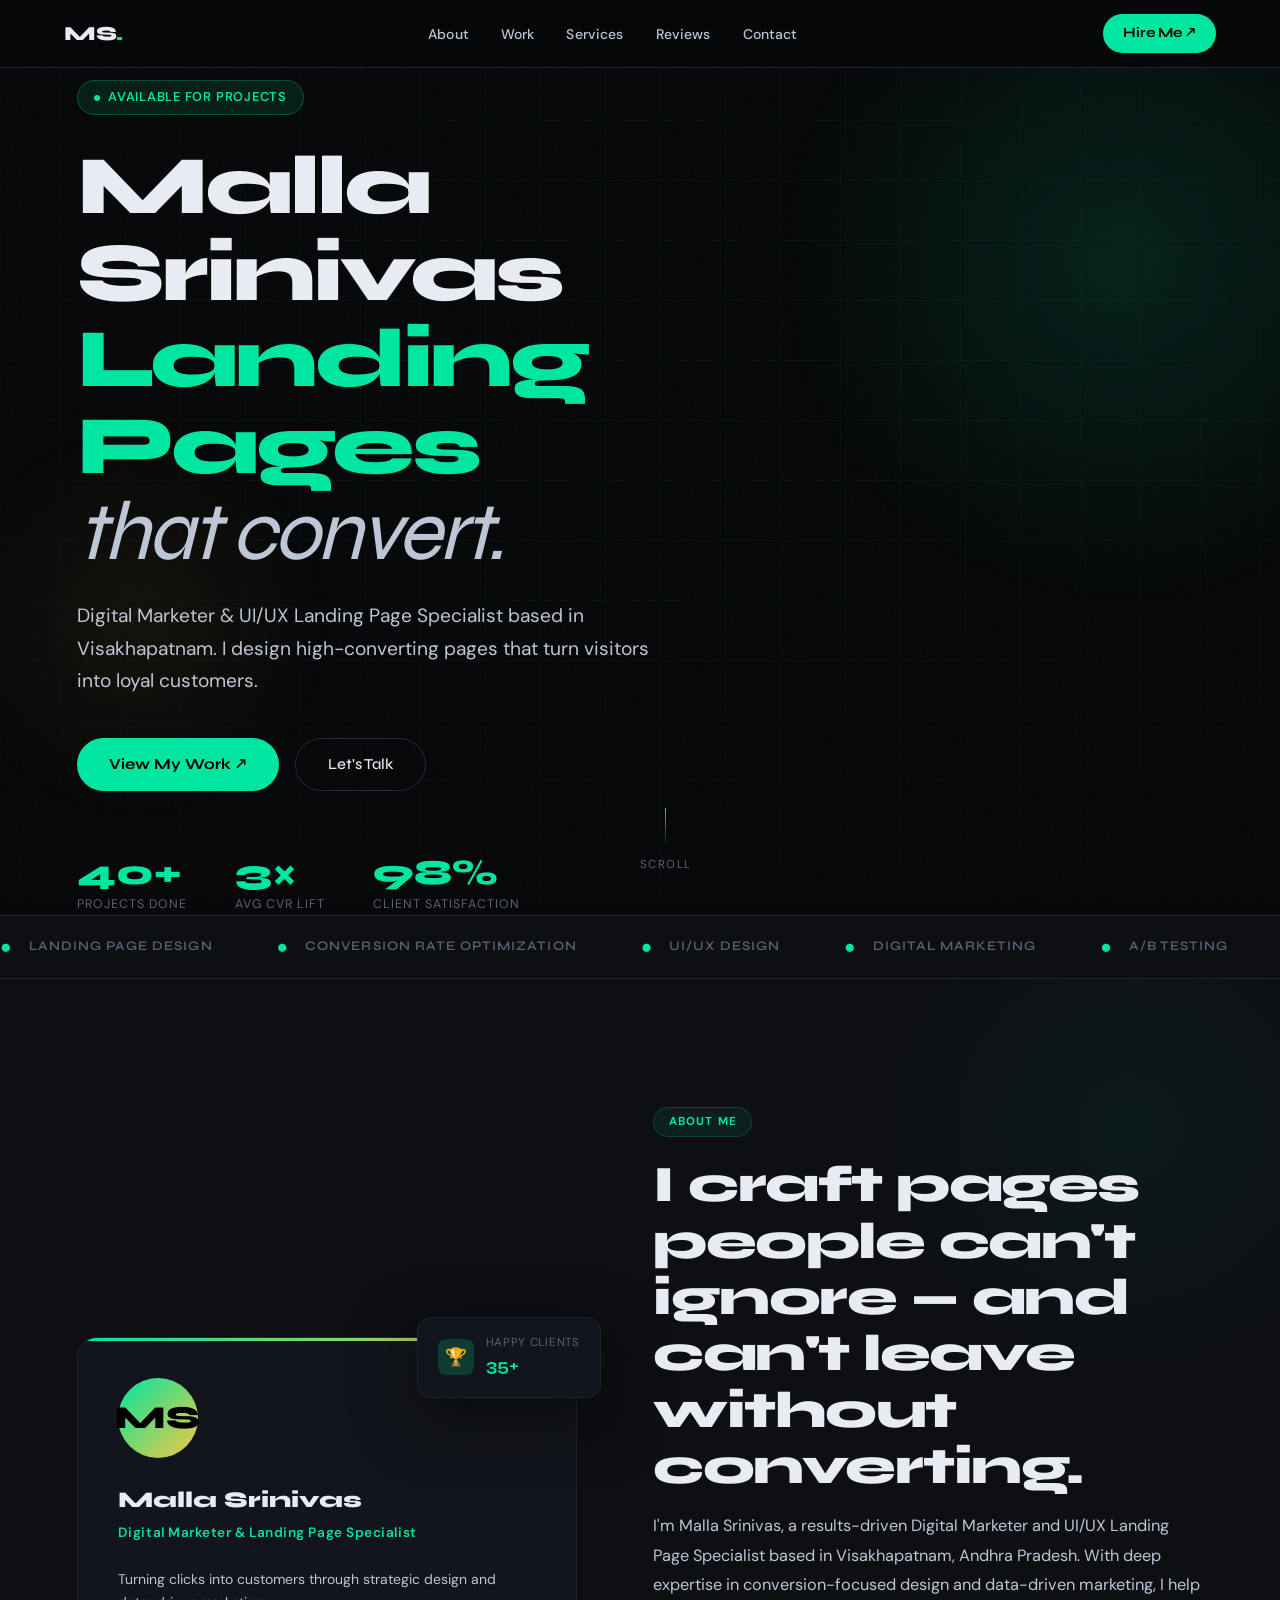
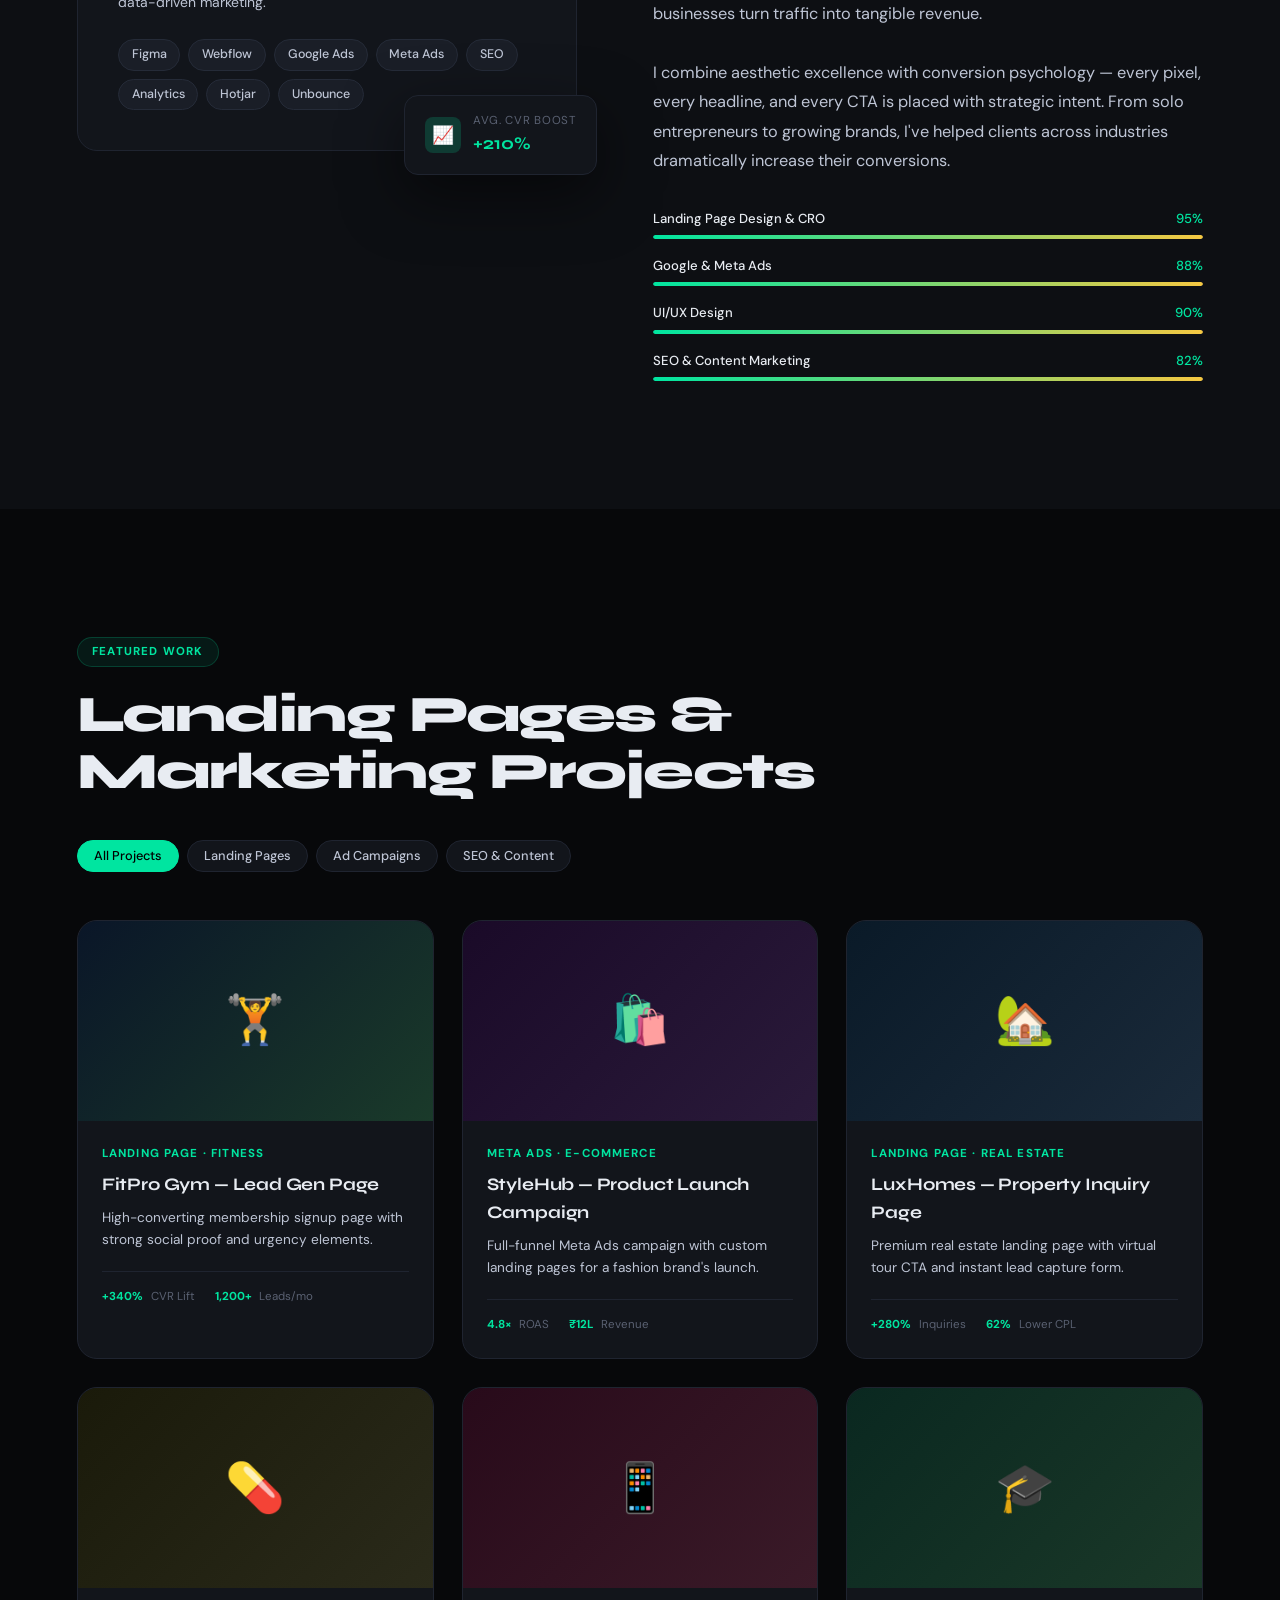
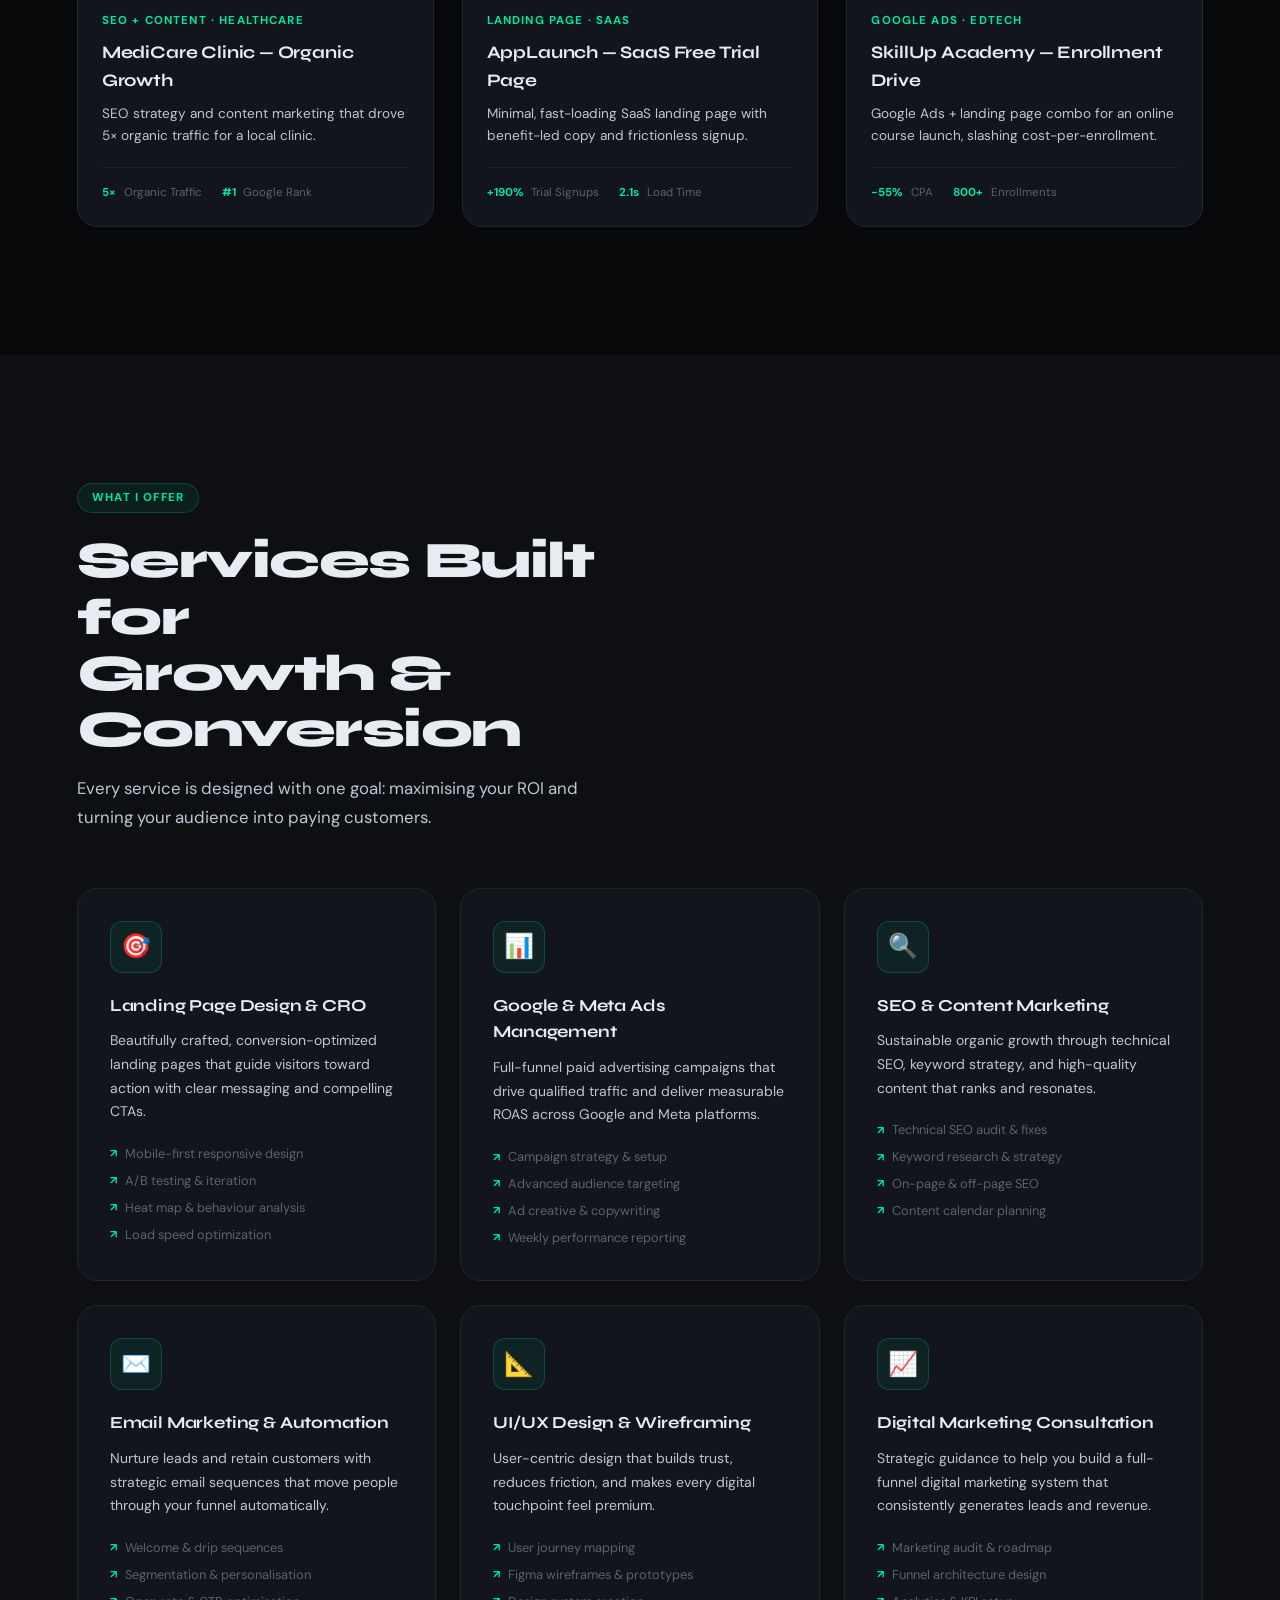
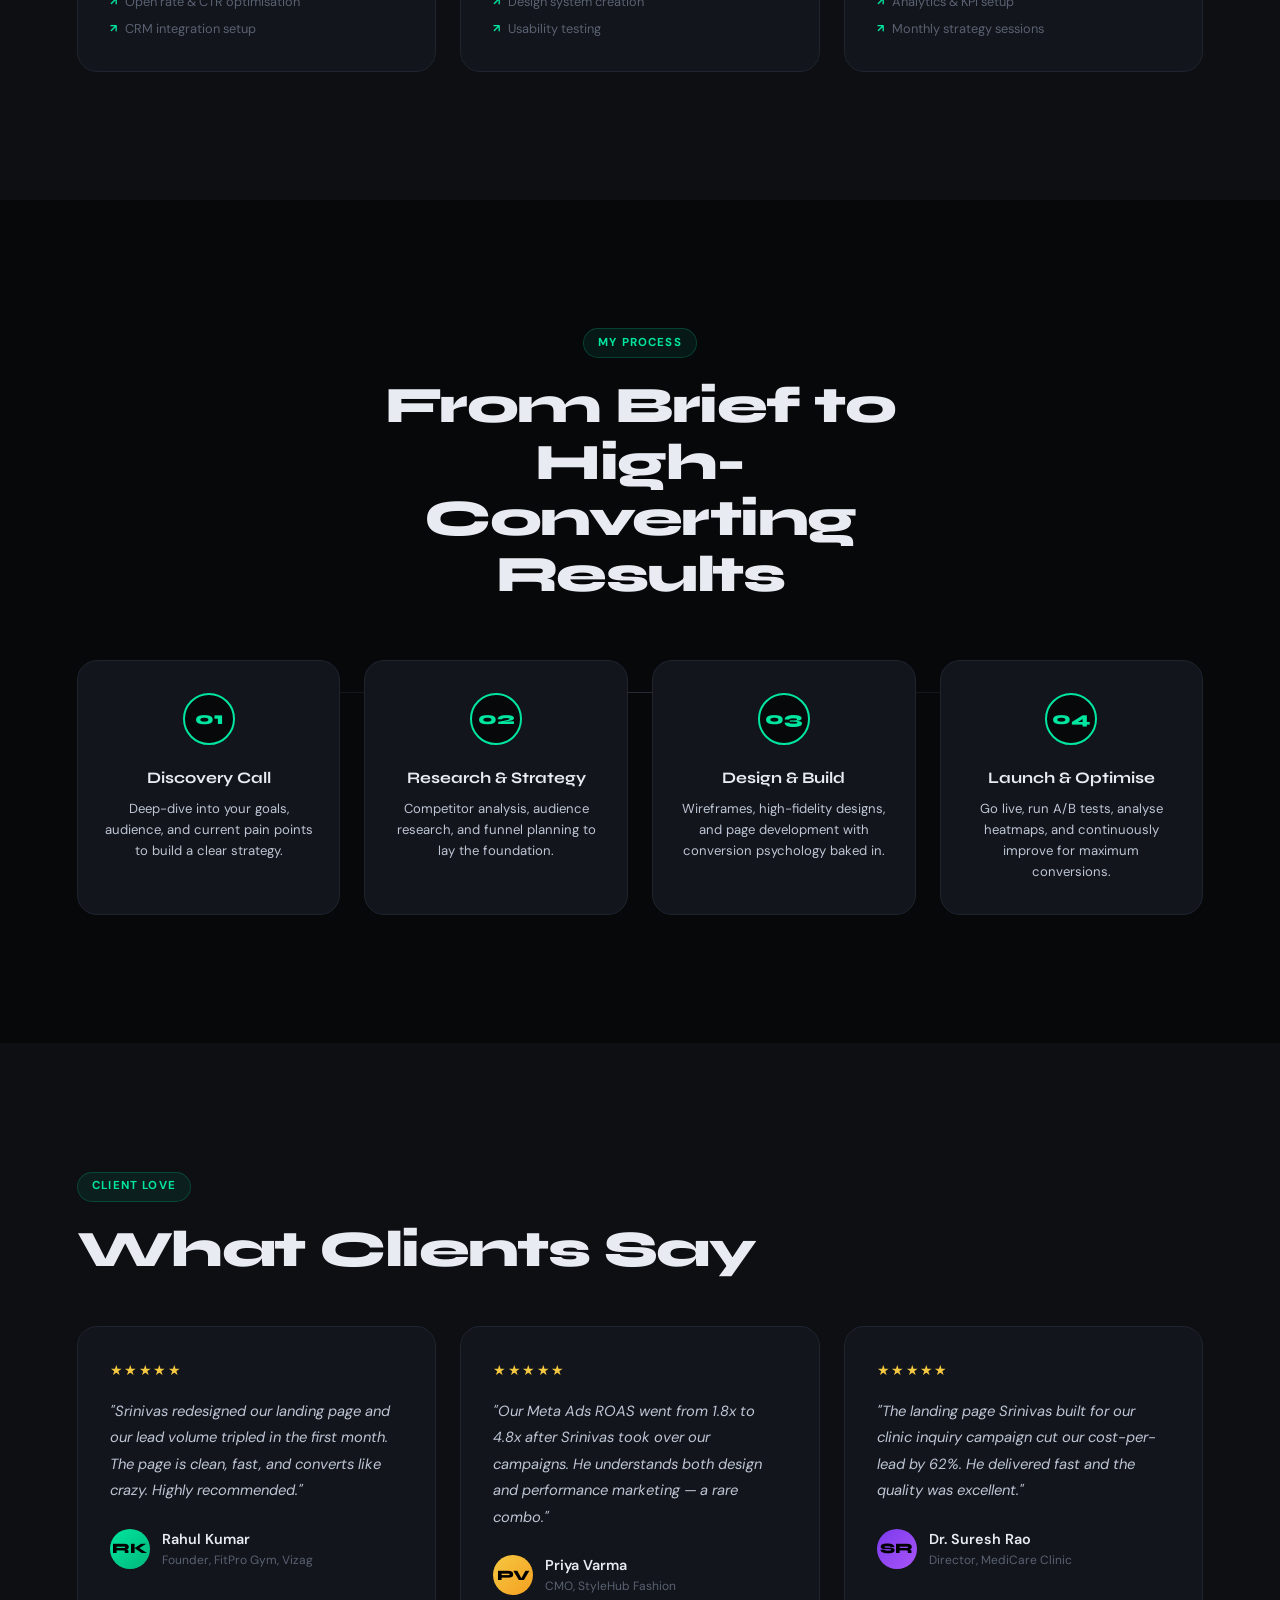
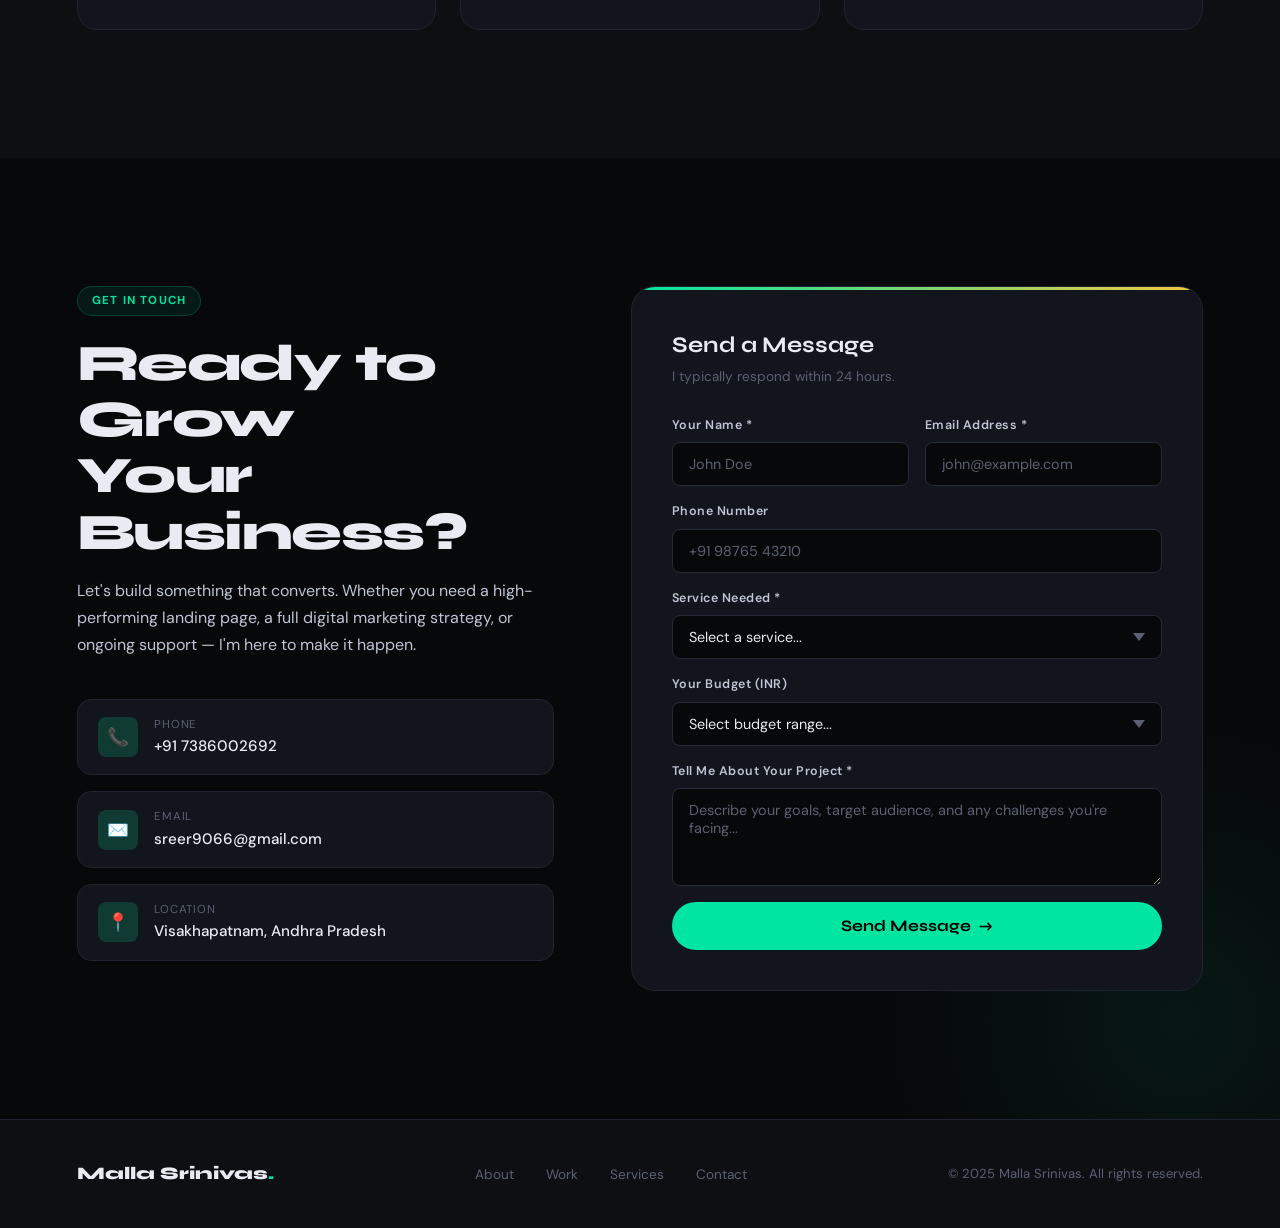
==== index.html @ fa62fe8c "Rename malla-srinivas-portfolio.html to index.html" ====
<!DOCTYPE html>
<html lang="en">
  <head>
    <meta charset="UTF-8" />
    <meta name="viewport" content="width=device-width, initial-scale=1.0" />
    <title>
      Malla Srinivas — Digital Marketer &amp; Landing Page Specialist
    </title>
    <meta
      name="description"
      content="Malla Srinivas — Results-driven Digital Marketer and UI/UX Landing Page Specialist based in Visakhapatnam."
    />
    <link rel="preconnect" href="https://fonts.googleapis.com" />
    <link
      href="https://fonts.googleapis.com/css2?family=Syne:wght@400;500;600;700;800&family=DM+Sans:ital,opsz,wght@0,9..40,300;0,9..40,400;0,9..40,500;1,9..40,300&display=swap"
      rel="stylesheet"
    />
    <style>
      :root {
        --bg: #07080a;
        --bg2: #0d0f13;
        --surface: #12151b;
        --surface2: #1a1e27;
        --border: #1f2430;
        --border2: #252b38;
        --accent: #00e5a0;
        --accent2: #00b87a;
        --accent-glow: rgba(0, 229, 160, 0.18);
        --accent-glow2: rgba(0, 229, 160, 0.07);
        --gold: #f5c842;
        --text: #e8ecf2;
        --text2: #bec5d5;
        --text3: #5a6172;
        --fd: "Syne", sans-serif;
        --fb: "DM Sans", sans-serif;
        --r: 14px;
        --rs: 8px;
        --navh: 68px;
      }
      *,
      *::before,
      *::after {
        box-sizing: border-box;
        margin: 0;
        padding: 0;
      }
      html {
        scroll-behavior: smooth;
      }
      body {
        background: var(--bg);
        color: var(--text);
        font-family: var(--fb);
        font-size: 16px;
        line-height: 1.6;
        overflow-x: hidden;
      }
      body::before {
        content: "";
        position: fixed;
        inset: 0;
        z-index: 0;
        background-image: url("data:image/svg+xml,%3Csvg viewBox='0 0 256 256' xmlns='http://www.w3.org/2000/svg'%3E%3Cfilter id='n'%3E%3CfeTurbulence type='fractalNoise' baseFrequency='0.9' numOctaves='4' stitchTiles='stitch'/%3E%3C/filter%3E%3Crect width='100%25' height='100%25' filter='url(%23n)' opacity='0.03'/%3E%3C/svg%3E");
        pointer-events: none;
        opacity: 0.4;
      }

      /* NAV */
      nav {
        position: fixed;
        top: 0;
        left: 0;
        right: 0;
        z-index: 1000;
        height: var(--navh);
        background: rgba(7, 8, 10, 0.92);
        backdrop-filter: blur(20px);
        -webkit-backdrop-filter: blur(20px);
        border-bottom: 1px solid var(--border);
        display: flex;
        align-items: center;
        justify-content: space-between;
        padding: 0 clamp(1.25rem, 5vw, 4rem);
        transition: background 0.3s;
      }
      .nav-logo {
        font-family: var(--fd);
        font-size: 1.25rem;
        font-weight: 800;
        letter-spacing: -0.02em;
        color: var(--text);
        text-decoration: none;
        z-index: 1001;
        position: relative;
      }
      .nav-logo span {
        color: var(--accent);
      }
      .nav-links {
        display: flex;
        gap: 2rem;
        list-style: none;
      }
      .nav-links a {
        color: var(--text2);
        text-decoration: none;
        font-size: 0.875rem;
        font-weight: 500;
        letter-spacing: 0.01em;
        transition: color 0.2s;
      }
      .nav-links a:hover,
      .nav-links a.active {
        color: var(--accent);
      }
      .nav-cta {
        background: var(--accent);
        color: #000;
        padding: 0.5rem 1.25rem;
        border-radius: 50px;
        font-size: 0.875rem;
        font-weight: 700;
        text-decoration: none;
        font-family: var(--fd);
        transition: transform 0.2s, box-shadow 0.2s;
        z-index: 1001;
        position: relative;
      }
      .nav-cta:hover {
        transform: translateY(-1px);
        box-shadow: 0 8px 24px var(--accent-glow);
      }

      /* HAMBURGER */
      .nav-hamburger {
        display: none;
        cursor: pointer;
        flex-direction: column;
        justify-content: center;
        gap: 5px;
        width: 36px;
        height: 36px;
        background: none;
        border: none;
        padding: 6px;
        z-index: 1001;
        position: relative;
      }
      .nav-hamburger span {
        display: block;
        width: 24px;
        height: 2px;
        background: var(--text);
        border-radius: 2px;
        transition: transform 0.35s ease, opacity 0.25s ease;
        transform-origin: center;
      }
      .nav-hamburger.open span:nth-child(1) {
        transform: translateY(7px) rotate(45deg);
      }
      .nav-hamburger.open span:nth-child(2) {
        opacity: 0;
        transform: scaleX(0);
      }
      .nav-hamburger.open span:nth-child(3) {
        transform: translateY(-7px) rotate(-45deg);
      }

      /* MOBILE DRAWER */
      .mobile-menu {
        display: none;
        flex-direction: column;
        position: fixed;
        top: var(--navh);
        left: 0;
        right: 0;
        z-index: 999;
        background: rgba(7, 8, 10, 0.98);
        backdrop-filter: blur(24px);
        -webkit-backdrop-filter: blur(24px);
        border-bottom: 1px solid var(--border);
        opacity: 0;
        transform: translateY(-8px);
        transition: opacity 0.3s ease, transform 0.3s ease;
        pointer-events: none;
      }
      .mobile-menu.open {
        display: flex;
        opacity: 1;
        transform: translateY(0);
        pointer-events: all;
      }
      .mobile-menu a {
        color: var(--text2);
        text-decoration: none;
        font-size: 1rem;
        font-weight: 500;
        padding: 0.9rem 1.75rem;
        border-bottom: 1px solid var(--border);
        transition: color 0.2s, background 0.2s;
        display: block;
      }
      .mobile-menu a:last-child {
        border-bottom: none;
      }
      .mobile-menu a:hover {
        color: var(--accent);
        background: var(--accent-glow2);
      }
      .mobile-menu .m-cta {
        margin: 1rem 1.75rem 0.5rem;
        background: var(--accent);
        color: #000 !important;
        border-radius: 50px;
        text-align: center;
        font-family: var(--fd);
        font-weight: 700;
        padding: 0.75rem 1.5rem;
        font-size: 0.95rem;
        border-bottom: none !important;
      }
      .mobile-menu .m-cta:hover {
        background: var(--accent2) !important;
      }

      /* HERO */
      #hero {
        position: relative;
        min-height: 100vh;
        display: flex;
        align-items: center;
        padding: 0 clamp(1.5rem, 6vw, 8rem);
        overflow: hidden;
      }
      .hero-bg-grid {
        position: absolute;
        inset: 0;
        z-index: 0;
        background-image: linear-gradient(
            rgba(0, 229, 160, 0.04) 1px,
            transparent 1px
          ),
          linear-gradient(90deg, rgba(0, 229, 160, 0.04) 1px, transparent 1px);
        background-size: 60px 60px;
        mask-image: radial-gradient(
          ellipse 80% 80% at 50% 40%,
          black 30%,
          transparent 100%
        );
        -webkit-mask-image: radial-gradient(
          ellipse 80% 80% at 50% 40%,
          black 30%,
          transparent 100%
        );
      }
      .hero-glow {
        position: absolute;
        width: 700px;
        height: 700px;
        border-radius: 50%;
        background: radial-gradient(
          circle,
          rgba(0, 229, 160, 0.12) 0%,
          transparent 70%
        );
        top: -10%;
        right: -15%;
        pointer-events: none;
      }
      .hero-glow2 {
        position: absolute;
        width: 400px;
        height: 400px;
        border-radius: 50%;
        background: radial-gradient(
          circle,
          rgba(245, 200, 66, 0.06) 0%,
          transparent 70%
        );
        bottom: 10%;
        left: -5%;
        pointer-events: none;
      }
      .hero-content {
        position: relative;
        z-index: 1;
        max-width: 820px;
        padding-top: 80px;
      }
      .hero-badge {
        display: inline-flex;
        align-items: center;
        gap: 0.5rem;
        background: rgba(0, 229, 160, 0.1);
        border: 1px solid rgba(0, 229, 160, 0.25);
        color: var(--accent);
        padding: 0.4rem 1rem;
        border-radius: 50px;
        font-size: 0.8rem;
        font-weight: 600;
        letter-spacing: 0.06em;
        text-transform: uppercase;
        margin-bottom: 1.75rem;
        animation: fadeUp 0.6s ease both;
      }
      .hero-badge::before {
        content: "";
        width: 6px;
        height: 6px;
        background: var(--accent);
        border-radius: 50%;
        animation: pulse 2s infinite;
      }
      .hero-title {
        font-family: var(--fd);
        font-size: clamp(2.6rem, 6.5vw, 5.5rem);
        font-weight: 800;
        line-height: 1.04;
        letter-spacing: -0.035em;
        margin-bottom: 1.5rem;
        animation: fadeUp 0.6s 0.1s ease both;
      }
      .hero-title .l2 {
        color: var(--accent);
      }
      .hero-title .l3 {
        color: var(--text2);
        font-weight: 400;
        font-style: italic;
      }
      .hero-desc {
        font-size: clamp(1rem, 1.5vw, 1.2rem);
        color: var(--text2);
        max-width: 580px;
        margin-bottom: 2.5rem;
        line-height: 1.7;
        animation: fadeUp 0.6s 0.2s ease both;
      }
      .hero-actions {
        display: flex;
        gap: 1rem;
        flex-wrap: wrap;
        animation: fadeUp 0.6s 0.3s ease both;
      }
      .btn-p {
        background: var(--accent);
        color: #000;
        padding: 0.85rem 2rem;
        border-radius: 50px;
        font-size: 0.95rem;
        font-weight: 700;
        text-decoration: none;
        font-family: var(--fd);
        transition: transform 0.2s, box-shadow 0.2s;
        display: inline-flex;
        align-items: center;
        gap: 0.5rem;
      }
      .btn-p:hover {
        transform: translateY(-2px);
        box-shadow: 0 12px 32px var(--accent-glow);
      }
      .btn-s {
        background: transparent;
        color: var(--text);
        padding: 0.85rem 2rem;
        border-radius: 50px;
        border: 1px solid var(--border2);
        font-size: 0.95rem;
        font-weight: 500;
        text-decoration: none;
        font-family: var(--fd);
        transition: border-color 0.2s, color 0.2s;
      }
      .btn-s:hover {
        border-color: var(--accent);
        color: var(--accent);
      }
      .hero-stats {
        display: flex;
        gap: 3rem;
        margin-top: 4rem;
        animation: fadeUp 0.6s 0.4s ease both;
      }
      .stat-num {
        font-family: var(--fd);
        font-size: 2.2rem;
        font-weight: 800;
        color: var(--accent);
        line-height: 1;
      }
      .stat-label {
        font-size: 0.78rem;
        color: var(--text3);
        text-transform: uppercase;
        letter-spacing: 0.08em;
        margin-top: 0.25rem;
      }
      .hero-scroll {
        position: absolute;
        bottom: 2.5rem;
        left: 50%;
        transform: translateX(-50%);
        display: flex;
        flex-direction: column;
        align-items: center;
        gap: 0.5rem;
        color: var(--text3);
        font-size: 0.72rem;
        letter-spacing: 0.12em;
        text-transform: uppercase;
        animation: fadeUp 0.6s 0.6s ease both;
      }
      .hero-scroll-line {
        width: 1px;
        height: 40px;
        background: linear-gradient(to bottom, var(--accent), transparent);
        animation: scrollLine 2s ease-in-out infinite;
      }

      /* TICKER */
      .ticker-wrap {
        overflow: hidden;
        border-top: 1px solid var(--border);
        border-bottom: 1px solid var(--border);
        padding: 1rem 0;
        background: var(--bg2);
        position: relative;
        z-index: 1;
      }
      .ticker {
        display: flex;
        gap: 4rem;
        animation: ticker 22s linear infinite;
        width: max-content;
        white-space: nowrap;
      }
      .ticker-item {
        display: flex;
        align-items: center;
        gap: 1rem;
        font-family: var(--fd);
        font-size: 0.82rem;
        font-weight: 600;
        letter-spacing: 0.08em;
        text-transform: uppercase;
        color: var(--text3);
      }
      .ticker-item .dot {
        color: var(--accent);
        font-size: 1.2rem;
      }

      /* SECTIONS */
      section {
        padding: clamp(5rem, 10vw, 9rem) clamp(1.5rem, 6vw, 8rem);
        position: relative;
        z-index: 1;
      }
      .stag {
        display: inline-block;
        background: rgba(0, 229, 160, 0.08);
        border: 1px solid rgba(0, 229, 160, 0.2);
        color: var(--accent);
        padding: 0.3rem 0.9rem;
        border-radius: 50px;
        font-size: 0.72rem;
        font-weight: 700;
        letter-spacing: 0.1em;
        text-transform: uppercase;
        margin-bottom: 1.25rem;
      }
      .stitle {
        font-family: var(--fd);
        font-size: clamp(2rem, 4vw, 3.2rem);
        font-weight: 800;
        letter-spacing: -0.03em;
        line-height: 1.1;
        margin-bottom: 1rem;
      }
      .ssub {
        color: var(--text2);
        font-size: 1.05rem;
        max-width: 520px;
        line-height: 1.7;
      }

      /* ABOUT */
      #about {
        background: var(--bg2);
        overflow: hidden;
      }
      #about::before {
        content: "";
        position: absolute;
        top: -100px;
        right: -100px;
        width: 500px;
        height: 500px;
        border-radius: 50%;
        background: radial-gradient(
          circle,
          rgba(0, 229, 160, 0.05) 0%,
          transparent 70%
        );
        pointer-events: none;
      }
      .about-grid {
        display: grid;
        grid-template-columns: 1fr 1.1fr;
        gap: clamp(3rem, 6vw, 7rem);
        align-items: center;
      }
      .about-visual {
        position: relative;
      }
      .about-card {
        background: var(--surface);
        border: 1px solid var(--border);
        border-radius: 20px;
        padding: 2.5rem;
        position: relative;
        overflow: hidden;
      }
      .about-card::before {
        content: "";
        position: absolute;
        top: 0;
        left: 0;
        right: 0;
        height: 3px;
        background: linear-gradient(90deg, var(--accent), var(--gold));
      }
      .about-avatar {
        width: 80px;
        height: 80px;
        background: linear-gradient(135deg, var(--accent), var(--gold));
        border-radius: 50%;
        display: flex;
        align-items: center;
        justify-content: center;
        font-family: var(--fd);
        font-size: 2rem;
        font-weight: 800;
        color: #000;
        margin-bottom: 1.5rem;
      }
      .about-name {
        font-family: var(--fd);
        font-size: 1.4rem;
        font-weight: 800;
        margin-bottom: 0.25rem;
      }
      .about-role {
        color: var(--accent);
        font-size: 0.85rem;
        font-weight: 600;
        letter-spacing: 0.04em;
        margin-bottom: 1.5rem;
      }
      .about-tags {
        display: flex;
        flex-wrap: wrap;
        gap: 0.5rem;
        margin-top: 1.5rem;
      }
      .about-tag {
        background: var(--surface2);
        border: 1px solid var(--border2);
        color: var(--text2);
        padding: 0.3rem 0.8rem;
        border-radius: 50px;
        font-size: 0.78rem;
        font-weight: 500;
      }
      .about-floating {
        position: absolute;
        background: var(--surface);
        border: 1px solid var(--border);
        border-radius: var(--r);
        padding: 1rem 1.25rem;
        display: flex;
        align-items: center;
        gap: 0.75rem;
        box-shadow: 0 20px 60px rgba(0, 0, 0, 0.5);
      }
      .about-floating.f1 {
        bottom: -24px;
        right: -20px;
      }
      .about-floating.f2 {
        top: -20px;
        right: -24px;
      }
      .about-floating .f-icon {
        width: 36px;
        height: 36px;
        border-radius: 8px;
        background: var(--accent-glow);
        display: flex;
        align-items: center;
        justify-content: center;
        font-size: 1.1rem;
      }
      .f-label {
        font-size: 0.72rem;
        color: var(--text3);
        text-transform: uppercase;
        letter-spacing: 0.06em;
      }
      .f-val {
        font-family: var(--fd);
        font-size: 1.1rem;
        font-weight: 700;
        color: var(--accent);
      }
      .about-body {
        color: var(--text2);
        font-size: 1.02rem;
        line-height: 1.8;
        margin-bottom: 2rem;
      }
      .skill-bars {
        display: flex;
        flex-direction: column;
        gap: 1rem;
      }
      .sbh {
        display: flex;
        justify-content: space-between;
        font-size: 0.82rem;
        font-weight: 500;
        margin-bottom: 0.4rem;
      }
      .sbh span:last-child {
        color: var(--accent);
      }
      .sbt {
        height: 4px;
        background: var(--surface2);
        border-radius: 2px;
        overflow: hidden;
      }
      .sbf {
        height: 100%;
        border-radius: 2px;
        background: linear-gradient(90deg, var(--accent), var(--gold));
        transform: scaleX(0);
        transform-origin: left;
        transition: transform 1.2s cubic-bezier(0.4, 0, 0.2, 1);
      }
      .sbf.animate {
        transform: scaleX(1);
      }

      /* PORTFOLIO */
      #portfolio {
        background: var(--bg);
      }
      .port-hd {
        display: flex;
        justify-content: space-between;
        align-items: flex-end;
        margin-bottom: 3rem;
        flex-wrap: wrap;
        gap: 1.5rem;
      }
      .port-filters {
        display: flex;
        gap: 0.5rem;
        flex-wrap: wrap;
      }
      .fbtn {
        background: var(--surface);
        border: 1px solid var(--border);
        color: var(--text2);
        padding: 0.4rem 1rem;
        border-radius: 50px;
        font-size: 0.8rem;
        font-weight: 500;
        cursor: pointer;
        transition: all 0.2s;
        font-family: var(--fb);
      }
      .fbtn.active,
      .fbtn:hover {
        background: var(--accent);
        border-color: var(--accent);
        color: #000;
      }
      .port-grid {
        display: grid;
        grid-template-columns: repeat(auto-fill, minmax(320px, 1fr));
        gap: 1.75rem;
      }
      .pc {
        background: var(--surface);
        border: 1px solid var(--border);
        border-radius: 20px;
        overflow: hidden;
        transition: transform 0.3s ease, box-shadow 0.3s ease,
          border-color 0.3s ease;
        cursor: pointer;
      }
      .pc:hover {
        transform: translateY(-6px);
        box-shadow: 0 24px 64px rgba(0, 0, 0, 0.5),
          0 0 0 1px rgba(0, 229, 160, 0.2);
        border-color: rgba(0, 229, 160, 0.3);
      }
      .pt {
        height: 200px;
        position: relative;
        overflow: hidden;
      }
      .pti {
        width: 100%;
        height: 100%;
        display: flex;
        align-items: center;
        justify-content: center;
        font-size: 3rem;
      }
      .pc:nth-child(1) .pti {
        background: linear-gradient(135deg, #0a1628, #1a3a2a);
      }
      .pc:nth-child(2) .pti {
        background: linear-gradient(135deg, #1a0a28, #2a1a3a);
      }
      .pc:nth-child(3) .pti {
        background: linear-gradient(135deg, #0a1a28, #1a2a3a);
      }
      .pc:nth-child(4) .pti {
        background: linear-gradient(135deg, #1a1a0a, #2a2a1a);
      }
      .pc:nth-child(5) .pti {
        background: linear-gradient(135deg, #280a1a, #3a1a28);
      }
      .pc:nth-child(6) .pti {
        background: linear-gradient(135deg, #0a2820, #1a3828);
      }
      .pov {
        position: absolute;
        inset: 0;
        background: rgba(0, 0, 0, 0.65);
        display: flex;
        align-items: center;
        justify-content: center;
        gap: 0.75rem;
        opacity: 0;
        transition: opacity 0.3s;
      }
      .pc:hover .pov {
        opacity: 1;
      }
      .pob {
        background: var(--accent);
        color: #000;
        padding: 0.5rem 1.2rem;
        border-radius: 50px;
        font-size: 0.8rem;
        font-weight: 700;
        text-decoration: none;
        font-family: var(--fd);
        transition: transform 0.2s;
      }
      .pob:hover {
        transform: scale(1.05);
      }
      .pm {
        padding: 1.5rem;
      }
      .pcat {
        font-size: 0.72rem;
        font-weight: 700;
        color: var(--accent);
        letter-spacing: 0.1em;
        text-transform: uppercase;
        margin-bottom: 0.5rem;
      }
      .pname {
        font-family: var(--fd);
        font-size: 1.1rem;
        font-weight: 700;
        margin-bottom: 0.5rem;
        letter-spacing: -0.01em;
      }
      .pdesc {
        font-size: 0.85rem;
        color: var(--text2);
        line-height: 1.6;
        margin-bottom: 1.25rem;
      }
      .pmets {
        display: flex;
        gap: 1.25rem;
        padding-top: 1rem;
        border-top: 1px solid var(--border);
      }
      .pmet {
        font-size: 0.72rem;
        color: var(--text3);
        display: flex;
        align-items: center;
        gap: 0.3rem;
      }
      .pmet strong {
        color: var(--accent);
        font-weight: 700;
      }

      /* SERVICES */
      #services {
        background: var(--bg2);
      }
      .sv-grid {
        display: grid;
        grid-template-columns: repeat(auto-fill, minmax(290px, 1fr));
        gap: 1.5rem;
        margin-top: 3.5rem;
      }
      .svc {
        background: var(--surface);
        border: 1px solid var(--border);
        border-radius: 20px;
        padding: 2rem;
        position: relative;
        overflow: hidden;
        transition: transform 0.3s, border-color 0.3s, box-shadow 0.3s;
      }
      .svc::after {
        content: "";
        position: absolute;
        bottom: 0;
        left: 0;
        right: 0;
        height: 2px;
        background: linear-gradient(90deg, var(--accent), transparent);
        transform: scaleX(0);
        transform-origin: left;
        transition: transform 0.3s;
      }
      .svc:hover {
        transform: translateY(-4px);
        border-color: rgba(0, 229, 160, 0.25);
        box-shadow: 0 16px 48px rgba(0, 0, 0, 0.4);
      }
      .svc:hover::after {
        transform: scaleX(1);
      }
      .sico {
        width: 52px;
        height: 52px;
        border-radius: 12px;
        background: var(--accent-glow2);
        border: 1px solid rgba(0, 229, 160, 0.2);
        display: flex;
        align-items: center;
        justify-content: center;
        font-size: 1.5rem;
        margin-bottom: 1.25rem;
      }
      .sname {
        font-family: var(--fd);
        font-size: 1.05rem;
        font-weight: 700;
        margin-bottom: 0.6rem;
        letter-spacing: -0.01em;
      }
      .sdesc {
        font-size: 0.875rem;
        color: var(--text2);
        line-height: 1.7;
        margin-bottom: 1.25rem;
      }
      .sfeat {
        list-style: none;
        display: flex;
        flex-direction: column;
        gap: 0.4rem;
      }
      .sfeat li {
        font-size: 0.8rem;
        color: var(--text3);
        display: flex;
        align-items: center;
        gap: 0.5rem;
      }
      .sfeat li::before {
        content: "↗";
        color: var(--accent);
        font-weight: 700;
        font-size: 0.7rem;
      }

      /* PROCESS */
      #process {
        background: var(--bg);
      }
      .proc-steps {
        display: grid;
        grid-template-columns: repeat(auto-fit, minmax(200px, 1fr));
        gap: 1.5rem;
        margin-top: 3.5rem;
        position: relative;
      }
      .proc-steps::before {
        content: "";
        position: absolute;
        top: 32px;
        left: 5%;
        right: 5%;
        height: 1px;
        background: linear-gradient(
          90deg,
          transparent,
          var(--border2),
          transparent
        );
      }
      .proc-step {
        text-align: center;
        padding: 2rem 1.5rem;
        background: var(--surface);
        border: 1px solid var(--border);
        border-radius: 20px;
        transition: border-color 0.3s;
      }
      .proc-step:hover {
        border-color: rgba(0, 229, 160, 0.3);
      }
      .step-num {
        width: 52px;
        height: 52px;
        border-radius: 50%;
        background: var(--bg);
        border: 2px solid var(--accent);
        display: flex;
        align-items: center;
        justify-content: center;
        font-family: var(--fd);
        font-size: 1.1rem;
        font-weight: 800;
        color: var(--accent);
        margin: 0 auto 1.25rem;
      }
      .step-t {
        font-family: var(--fd);
        font-size: 1rem;
        font-weight: 700;
        margin-bottom: 0.5rem;
      }
      .step-d {
        font-size: 0.82rem;
        color: var(--text2);
        line-height: 1.6;
      }

      /* TESTIMONIALS */
      #testimonials {
        background: var(--bg2);
      }
      .tgrid {
        display: grid;
        grid-template-columns: repeat(auto-fill, minmax(300px, 1fr));
        gap: 1.5rem;
        margin-top: 3rem;
      }
      .tc {
        background: var(--surface);
        border: 1px solid var(--border);
        border-radius: 20px;
        padding: 2rem;
        transition: border-color 0.3s, transform 0.3s;
      }
      .tc:hover {
        border-color: rgba(0, 229, 160, 0.25);
        transform: translateY(-3px);
      }
      .tstars {
        color: var(--gold);
        font-size: 0.9rem;
        margin-bottom: 1rem;
        letter-spacing: 0.1em;
      }
      .ttext {
        font-size: 0.92rem;
        color: var(--text2);
        line-height: 1.8;
        font-style: italic;
        margin-bottom: 1.5rem;
      }
      .tauthor {
        display: flex;
        align-items: center;
        gap: 0.75rem;
      }
      .tavatar {
        width: 40px;
        height: 40px;
        border-radius: 50%;
        display: flex;
        align-items: center;
        justify-content: center;
        font-family: var(--fd);
        font-weight: 800;
        font-size: 0.9rem;
        color: #000;
        flex-shrink: 0;
      }
      .tname {
        font-weight: 600;
        font-size: 0.9rem;
      }
      .tco {
        font-size: 0.75rem;
        color: var(--text3);
      }

      /* CONTACT */
      #contact {
        background: var(--bg);
        overflow: hidden;
      }
      #contact::before {
        content: "";
        position: absolute;
        bottom: -200px;
        right: -200px;
        width: 600px;
        height: 600px;
        border-radius: 50%;
        background: radial-gradient(
          circle,
          rgba(0, 229, 160, 0.07) 0%,
          transparent 70%
        );
        pointer-events: none;
      }
      .cg {
        display: grid;
        grid-template-columns: 1fr 1.2fr;
        gap: clamp(3rem, 6vw, 6rem);
        align-items: start;
      }
      .cbody {
        color: var(--text2);
        font-size: 1rem;
        line-height: 1.7;
        margin-bottom: 2.5rem;
      }
      .citems {
        display: flex;
        flex-direction: column;
        gap: 1rem;
      }
      .citem {
        display: flex;
        align-items: center;
        gap: 1rem;
        padding: 1rem 1.25rem;
        background: var(--surface);
        border: 1px solid var(--border);
        border-radius: var(--r);
        text-decoration: none;
        color: var(--text);
        transition: border-color 0.2s, transform 0.2s;
      }
      .citem:hover {
        border-color: rgba(0, 229, 160, 0.3);
        transform: translateX(4px);
      }
      .cico {
        width: 40px;
        height: 40px;
        background: var(--accent-glow);
        border-radius: 8px;
        display: flex;
        align-items: center;
        justify-content: center;
        font-size: 1.1rem;
        flex-shrink: 0;
      }
      .clabel {
        font-size: 0.72rem;
        color: var(--text3);
        text-transform: uppercase;
        letter-spacing: 0.08em;
      }
      .cval {
        font-weight: 500;
        font-size: 0.95rem;
      }
      .cform {
        background: var(--surface);
        border: 1px solid var(--border);
        border-radius: 24px;
        padding: 2.5rem;
        position: relative;
        overflow: hidden;
      }
      .cform::before {
        content: "";
        position: absolute;
        top: 0;
        left: 0;
        right: 0;
        height: 3px;
        background: linear-gradient(90deg, var(--accent), var(--gold));
      }
      .ftitle {
        font-family: var(--fd);
        font-size: 1.4rem;
        font-weight: 700;
        margin-bottom: 0.25rem;
      }
      .fsub {
        color: var(--text3);
        font-size: 0.85rem;
        margin-bottom: 1.75rem;
      }
      .frow {
        display: grid;
        grid-template-columns: 1fr 1fr;
        gap: 1rem;
      }
      .fgrp {
        display: flex;
        flex-direction: column;
        gap: 0.4rem;
        margin-bottom: 1rem;
      }
      .flabel {
        font-size: 0.78rem;
        font-weight: 600;
        color: var(--text2);
        letter-spacing: 0.04em;
      }
      .fc {
        background: var(--bg);
        border: 1px solid var(--border2);
        color: var(--text);
        padding: 0.75rem 1rem;
        border-radius: var(--rs);
        font-family: var(--fb);
        font-size: 0.9rem;
        transition: border-color 0.2s, box-shadow 0.2s;
        outline: none;
        resize: vertical;
        width: 100%;
      }
      .fc:focus {
        border-color: var(--accent);
        box-shadow: 0 0 0 3px var(--accent-glow);
      }
      .fc::placeholder {
        color: var(--text3);
      }
      .fc.err {
        border-color: #e55;
      }
      select.fc {
        appearance: none;
        -webkit-appearance: none;
        background-image: url("data:image/svg+xml,%3Csvg xmlns='http://www.w3.org/2000/svg' width='12' height='8' viewBox='0 0 12 8'%3E%3Cpath fill='%235a6172' d='M6 8L0 0h12z'/%3E%3C/svg%3E");
        background-repeat: no-repeat;
        background-position: right 1rem center;
        padding-right: 2.5rem;
        cursor: pointer;
      }
      select.fc option {
        background: var(--surface);
        color: var(--text);
      }
      .ferr {
        font-size: 0.72rem;
        color: #e55;
        margin-top: 0.2rem;
        display: none;
      }
      .ferr.show {
        display: block;
      }
      .fsub-btn {
        width: 100%;
        background: var(--accent);
        color: #000;
        padding: 0.9rem 2rem;
        border-radius: 50px;
        border: none;
        font-family: var(--fd);
        font-size: 1rem;
        font-weight: 700;
        cursor: pointer;
        transition: transform 0.2s, box-shadow 0.2s, background 0.3s;
        display: flex;
        align-items: center;
        justify-content: center;
        gap: 0.5rem;
      }
      .fsub-btn:hover:not(:disabled) {
        transform: translateY(-2px);
        box-shadow: 0 12px 32px var(--accent-glow);
      }
      .fsub-btn:disabled {
        opacity: 0.8;
        cursor: not-allowed;
      }
      .fsub-btn.ok {
        background: var(--accent2);
      }

      /* FOOTER */
      footer {
        background: var(--bg2);
        border-top: 1px solid var(--border);
        padding: 2.5rem clamp(1.5rem, 6vw, 8rem);
        display: flex;
        justify-content: space-between;
        align-items: center;
        flex-wrap: wrap;
        gap: 1.5rem;
        position: relative;
        z-index: 1;
      }
      .fbrand {
        font-family: var(--fd);
        font-size: 1.1rem;
        font-weight: 800;
      }
      .fbrand span {
        color: var(--accent);
      }
      .flinks {
        display: flex;
        gap: 2rem;
        list-style: none;
      }
      .flinks a {
        color: var(--text3);
        text-decoration: none;
        font-size: 0.85rem;
        transition: color 0.2s;
      }
      .flinks a:hover {
        color: var(--accent);
      }
      .fcopy {
        color: var(--text3);
        font-size: 0.82rem;
      }

      /* REVEAL */
      .reveal {
        opacity: 0;
        transform: translateY(30px);
        transition: opacity 0.7s ease, transform 0.7s ease;
      }
      .reveal.visible {
        opacity: 1;
        transform: translateY(0);
      }
      .rd1 {
        transition-delay: 0.1s;
      }
      .rd2 {
        transition-delay: 0.2s;
      }
      .rd3 {
        transition-delay: 0.3s;
      }

      /* KEYFRAMES */
      @keyframes fadeUp {
        from {
          opacity: 0;
          transform: translateY(28px);
        }
        to {
          opacity: 1;
          transform: translateY(0);
        }
      }
      @keyframes pulse {
        0%,
        100% {
          opacity: 1;
          transform: scale(1);
        }
        50% {
          opacity: 0.5;
          transform: scale(0.85);
        }
      }
      @keyframes ticker {
        from {
          transform: translateX(0);
        }
        to {
          transform: translateX(-50%);
        }
      }
      @keyframes scrollLine {
        0%,
        100% {
          opacity: 0;
          transform: scaleY(0.5);
        }
        50% {
          opacity: 1;
          transform: scaleY(1);
        }
      }

      /* RESPONSIVE */
      @media (max-width: 900px) {
        .about-grid,
        .cg {
          grid-template-columns: 1fr;
        }
        .about-visual {
          display: none;
        }
        .hero-stats {
          gap: 2rem;
        }
        .frow {
          grid-template-columns: 1fr;
        }
      }
      @media (max-width: 640px) {
        .nav-links {
          display: none;
        }

        .nav-cta {
          display: block;
          padding: 6px 12px;
          font-size: 12px;
        }

        .nav-hamburger {
          display: flex;
        }
        .hero-stats {
          flex-wrap: wrap;
          gap: 1.5rem;
        }
        .proc-steps {
          grid-template-columns: 1fr 1fr;
        }
        .proc-steps::before {
          display: none;
        }
        footer {
          flex-direction: column;
          text-align: center;
        }
        .flinks {
          justify-content: center;
        }
        /* FIX HERO FOR MOBILE */
        .hero-bg-grid {
          mask-image: none;
          -webkit-mask-image: none;
          opacity: 0.2;
        }

        /* Reduce glow size for mobile */
        .hero-glow {
          width: 300px;
          height: 300px;
          right: -50px;
        }

        .hero-glow2 {
          width: 200px;
          height: 200px;
          left: -50px;
        }

        /* FIX ticker animation */
        .ticker {
          animation: ticker 25s linear infinite;
          will-change: transform;
        }
      }
      @media (max-width: 400px) {
        .proc-steps {
          grid-template-columns: 1fr;
        }
      }
    </style>
  </head>
  <body>
    <!-- NAV -->
    <nav id="mainNav">
      <a href="#hero" class="nav-logo">MS<span>.</span></a>
      <ul class="nav-links" id="navLinks">
        <li><a href="#about">About</a></li>
        <li><a href="#portfolio">Work</a></li>
        <li><a href="#services">Services</a></li>
        <li><a href="#testimonials">Reviews</a></li>
        <li><a href="#contact">Contact</a></li>
      </ul>
      <a href="#contact" class="nav-cta" id="navCta">Hire Me ↗</a>
      <button
        class="nav-hamburger"
        id="hamburger"
        aria-label="Toggle menu"
        aria-expanded="false"
      >
        <span></span><span></span><span></span>
      </button>
    </nav>

    <!-- MOBILE DRAWER -->
    <nav class="mobile-menu" id="mobileMenu" aria-label="Mobile navigation">
      <a href="#about" class="mnl">About</a>
      <a href="#portfolio" class="mnl">Work</a>
      <a href="#services" class="mnl">Services</a>
      <a href="#testimonials" class="mnl">Reviews</a>
      <a href="#contact" class="mnl">Contact</a>
      <a href="#contact" class="mnl m-cta">Hire Me ↗</a>
    </nav>

    <!-- HERO -->
    <section id="hero">
      <div class="hero-bg-grid"></div>
      <div class="hero-glow"></div>
      <div class="hero-glow2"></div>
      <div class="hero-content">
        <div class="hero-badge">Available for Projects</div>
        <h1 class="hero-title">
          Malla Srinivas<br />
          <span class="l2">Landing Pages</span><br />
          <span class="l3">that convert.</span>
        </h1>
        <p class="hero-desc">
          Digital Marketer &amp; UI/UX Landing Page Specialist based in
          Visakhapatnam. I design high-converting pages that turn visitors into
          loyal customers.
        </p>
        <div class="hero-actions">
          <a href="#portfolio" class="btn-p">View My Work ↗</a>
          <a href="#contact" class="btn-s">Let's Talk</a>
        </div>
        <div class="hero-stats">
          <div>
            <div class="stat-num">40+</div>
            <div class="stat-label">Projects Done</div>
          </div>
          <div>
            <div class="stat-num">3×</div>
            <div class="stat-label">Avg CVR Lift</div>
          </div>
          <div>
            <div class="stat-num">98%</div>
            <div class="stat-label">Client Satisfaction</div>
          </div>
        </div>
      </div>
      <div class="hero-scroll">
        <div class="hero-scroll-line"></div>
        Scroll
      </div>
    </section>

    <!-- TICKER -->
    <div class="ticker-wrap" aria-hidden="true">
      <div class="ticker">
        <div class="ticker-item">
          <span class="dot">●</span>Landing Page Design
        </div>
        <div class="ticker-item">
          <span class="dot">●</span>Conversion Rate Optimization
        </div>
        <div class="ticker-item"><span class="dot">●</span>UI/UX Design</div>
        <div class="ticker-item">
          <span class="dot">●</span>Digital Marketing
        </div>
        <div class="ticker-item"><span class="dot">●</span>A/B Testing</div>
        <div class="ticker-item"><span class="dot">●</span>Lead Generation</div>
        <div class="ticker-item"><span class="dot">●</span>Google Ads</div>
        <div class="ticker-item"><span class="dot">●</span>Meta Ads</div>
        <div class="ticker-item"><span class="dot">●</span>SEO Strategy</div>
        <div class="ticker-item">
          <span class="dot">●</span>Landing Page Design
        </div>
        <div class="ticker-item">
          <span class="dot">●</span>Conversion Rate Optimization
        </div>
        <div class="ticker-item"><span class="dot">●</span>UI/UX Design</div>
        <div class="ticker-item">
          <span class="dot">●</span>Digital Marketing
        </div>
        <div class="ticker-item"><span class="dot">●</span>A/B Testing</div>
        <div class="ticker-item"><span class="dot">●</span>Lead Generation</div>
        <div class="ticker-item"><span class="dot">●</span>Google Ads</div>
        <div class="ticker-item"><span class="dot">●</span>Meta Ads</div>
        <div class="ticker-item"><span class="dot">●</span>SEO Strategy</div>
      </div>
    </div>

    <!-- ABOUT -->
    <section id="about">
      <div class="about-grid">
        <div class="about-visual reveal">
          <div class="about-card">
            <div class="about-avatar">MS</div>
            <div class="about-name">Malla Srinivas</div>
            <div class="about-role">
              Digital Marketer &amp; Landing Page Specialist
            </div>
            <p
              style="font-size: 0.875rem; color: var(--text2); line-height: 1.7"
            >
              Turning clicks into customers through strategic design and
              data-driven marketing.
            </p>
            <div class="about-tags">
              <span class="about-tag">Figma</span
              ><span class="about-tag">Webflow</span>
              <span class="about-tag">Google Ads</span
              ><span class="about-tag">Meta Ads</span>
              <span class="about-tag">SEO</span
              ><span class="about-tag">Analytics</span>
              <span class="about-tag">Hotjar</span
              ><span class="about-tag">Unbounce</span>
            </div>
          </div>
          <div class="about-floating f1">
            <div class="f-icon">📈</div>
            <div>
              <div class="f-label">Avg. CVR Boost</div>
              <div class="f-val">+210%</div>
            </div>
          </div>
          <div class="about-floating f2">
            <div class="f-icon">🏆</div>
            <div>
              <div class="f-label">Happy Clients</div>
              <div class="f-val">35+</div>
            </div>
          </div>
        </div>
        <div class="reveal rd1">
          <div class="stag">About Me</div>
          <h2 class="stitle">
            I craft pages people can't ignore — and can't leave without
            converting.
          </h2>
          <p class="about-body">
            I'm Malla Srinivas, a results-driven Digital Marketer and UI/UX
            Landing Page Specialist based in Visakhapatnam, Andhra Pradesh. With
            deep expertise in conversion-focused design and data-driven
            marketing, I help businesses turn traffic into tangible revenue.<br /><br />I
            combine aesthetic excellence with conversion psychology — every
            pixel, every headline, and every CTA is placed with strategic
            intent. From solo entrepreneurs to growing brands, I've helped
            clients across industries dramatically increase their conversions.
          </p>
          <div class="skill-bars">
            <div>
              <div class="sbh">
                <span>Landing Page Design &amp; CRO</span><span>95%</span>
              </div>
              <div class="sbt"><div class="sbf" data-w=".95"></div></div>
            </div>
            <div>
              <div class="sbh">
                <span>Google &amp; Meta Ads</span><span>88%</span>
              </div>
              <div class="sbt"><div class="sbf" data-w=".88"></div></div>
            </div>
            <div>
              <div class="sbh"><span>UI/UX Design</span><span>90%</span></div>
              <div class="sbt"><div class="sbf" data-w=".90"></div></div>
            </div>
            <div>
              <div class="sbh">
                <span>SEO &amp; Content Marketing</span><span>82%</span>
              </div>
              <div class="sbt"><div class="sbf" data-w=".82"></div></div>
            </div>
          </div>
        </div>
      </div>
    </section>

    <!-- PORTFOLIO -->
    <section id="portfolio">
      <div class="port-hd">
        <div>
          <div class="stag reveal">Featured Work</div>
          <h2 class="stitle reveal rd1">
            Landing Pages &amp;<br />Marketing Projects
          </h2>
        </div>
        <div class="port-filters reveal">
          <button class="fbtn active" data-filter="all">All Projects</button>
          <button class="fbtn" data-filter="landing">Landing Pages</button>
          <button class="fbtn" data-filter="ads">Ad Campaigns</button>
          <button class="fbtn" data-filter="seo">SEO &amp; Content</button>
        </div>
      </div>
      <div class="port-grid" id="portGrid">
        <div class="pc reveal" data-cat="landing">
          <div class="pt">
            <div class="pti">🏋️</div>
            <div class="pov">
              <a href="#contact" class="pob">View Details</a>
            </div>
          </div>
          <div class="pm">
            <div class="pcat">Landing Page · Fitness</div>
            <div class="pname">FitPro Gym — Lead Gen Page</div>
            <div class="pdesc">
              High-converting membership signup page with strong social proof
              and urgency elements.
            </div>
            <div class="pmets">
              <span class="pmet"><strong>+340%</strong>&nbsp;CVR Lift</span
              ><span class="pmet"><strong>1,200+</strong>&nbsp;Leads/mo</span>
            </div>
          </div>
        </div>
        <div class="pc reveal rd1" data-cat="ads">
          <div class="pt">
            <div class="pti">🛍️</div>
            <div class="pov">
              <a href="#contact" class="pob">View Details</a>
            </div>
          </div>
          <div class="pm">
            <div class="pcat">Meta Ads · E-Commerce</div>
            <div class="pname">StyleHub — Product Launch Campaign</div>
            <div class="pdesc">
              Full-funnel Meta Ads campaign with custom landing pages for a
              fashion brand's launch.
            </div>
            <div class="pmets">
              <span class="pmet"><strong>4.8×</strong>&nbsp;ROAS</span
              ><span class="pmet"><strong>₹12L</strong>&nbsp;Revenue</span>
            </div>
          </div>
        </div>
        <div class="pc reveal rd2" data-cat="landing">
          <div class="pt">
            <div class="pti">🏡</div>
            <div class="pov">
              <a href="#contact" class="pob">View Details</a>
            </div>
          </div>
          <div class="pm">
            <div class="pcat">Landing Page · Real Estate</div>
            <div class="pname">LuxHomes — Property Inquiry Page</div>
            <div class="pdesc">
              Premium real estate landing page with virtual tour CTA and instant
              lead capture form.
            </div>
            <div class="pmets">
              <span class="pmet"><strong>+280%</strong>&nbsp;Inquiries</span
              ><span class="pmet"><strong>62%</strong>&nbsp;Lower CPL</span>
            </div>
          </div>
        </div>
        <div class="pc reveal" data-cat="seo">
          <div class="pt">
            <div class="pti">💊</div>
            <div class="pov">
              <a href="#contact" class="pob">View Details</a>
            </div>
          </div>
          <div class="pm">
            <div class="pcat">SEO + Content · Healthcare</div>
            <div class="pname">MediCare Clinic — Organic Growth</div>
            <div class="pdesc">
              SEO strategy and content marketing that drove 5× organic traffic
              for a local clinic.
            </div>
            <div class="pmets">
              <span class="pmet"><strong>5×</strong>&nbsp;Organic Traffic</span
              ><span class="pmet"><strong>#1</strong>&nbsp;Google Rank</span>
            </div>
          </div>
        </div>
        <div class="pc reveal rd1" data-cat="landing">
          <div class="pt">
            <div class="pti">📱</div>
            <div class="pov">
              <a href="#contact" class="pob">View Details</a>
            </div>
          </div>
          <div class="pm">
            <div class="pcat">Landing Page · SaaS</div>
            <div class="pname">AppLaunch — SaaS Free Trial Page</div>
            <div class="pdesc">
              Minimal, fast-loading SaaS landing page with benefit-led copy and
              frictionless signup.
            </div>
            <div class="pmets">
              <span class="pmet"><strong>+190%</strong>&nbsp;Trial Signups</span
              ><span class="pmet"><strong>2.1s</strong>&nbsp;Load Time</span>
            </div>
          </div>
        </div>
        <div class="pc reveal rd2" data-cat="ads">
          <div class="pt">
            <div class="pti">🎓</div>
            <div class="pov">
              <a href="#contact" class="pob">View Details</a>
            </div>
          </div>
          <div class="pm">
            <div class="pcat">Google Ads · EdTech</div>
            <div class="pname">SkillUp Academy — Enrollment Drive</div>
            <div class="pdesc">
              Google Ads + landing page combo for an online course launch,
              slashing cost-per-enrollment.
            </div>
            <div class="pmets">
              <span class="pmet"><strong>−55%</strong>&nbsp;CPA</span
              ><span class="pmet"><strong>800+</strong>&nbsp;Enrollments</span>
            </div>
          </div>
        </div>
      </div>
    </section>

    <!-- SERVICES -->
    <section id="services">
      <div style="max-width: 600px">
        <div class="stag reveal">What I Offer</div>
        <h2 class="stitle reveal rd1">
          Services Built for<br />Growth &amp; Conversion
        </h2>
        <p class="ssub reveal rd2">
          Every service is designed with one goal: maximising your ROI and
          turning your audience into paying customers.
        </p>
      </div>
      <div class="sv-grid">
        <div class="svc reveal">
          <div class="sico">🎯</div>
          <div class="sname">Landing Page Design &amp; CRO</div>
          <div class="sdesc">
            Beautifully crafted, conversion-optimized landing pages that guide
            visitors toward action with clear messaging and compelling CTAs.
          </div>
          <ul class="sfeat">
            <li>Mobile-first responsive design</li>
            <li>A/B testing &amp; iteration</li>
            <li>Heat map &amp; behaviour analysis</li>
            <li>Load speed optimization</li>
          </ul>
        </div>
        <div class="svc reveal rd1">
          <div class="sico">📊</div>
          <div class="sname">Google &amp; Meta Ads Management</div>
          <div class="sdesc">
            Full-funnel paid advertising campaigns that drive qualified traffic
            and deliver measurable ROAS across Google and Meta platforms.
          </div>
          <ul class="sfeat">
            <li>Campaign strategy &amp; setup</li>
            <li>Advanced audience targeting</li>
            <li>Ad creative &amp; copywriting</li>
            <li>Weekly performance reporting</li>
          </ul>
        </div>
        <div class="svc reveal rd2">
          <div class="sico">🔍</div>
          <div class="sname">SEO &amp; Content Marketing</div>
          <div class="sdesc">
            Sustainable organic growth through technical SEO, keyword strategy,
            and high-quality content that ranks and resonates.
          </div>
          <ul class="sfeat">
            <li>Technical SEO audit &amp; fixes</li>
            <li>Keyword research &amp; strategy</li>
            <li>On-page &amp; off-page SEO</li>
            <li>Content calendar planning</li>
          </ul>
        </div>
        <div class="svc reveal">
          <div class="sico">✉️</div>
          <div class="sname">Email Marketing &amp; Automation</div>
          <div class="sdesc">
            Nurture leads and retain customers with strategic email sequences
            that move people through your funnel automatically.
          </div>
          <ul class="sfeat">
            <li>Welcome &amp; drip sequences</li>
            <li>Segmentation &amp; personalisation</li>
            <li>Open rate &amp; CTR optimisation</li>
            <li>CRM integration setup</li>
          </ul>
        </div>
        <div class="svc reveal rd1">
          <div class="sico">📐</div>
          <div class="sname">UI/UX Design &amp; Wireframing</div>
          <div class="sdesc">
            User-centric design that builds trust, reduces friction, and makes
            every digital touchpoint feel premium.
          </div>
          <ul class="sfeat">
            <li>User journey mapping</li>
            <li>Figma wireframes &amp; prototypes</li>
            <li>Design system creation</li>
            <li>Usability testing</li>
          </ul>
        </div>
        <div class="svc reveal rd2">
          <div class="sico">📈</div>
          <div class="sname">Digital Marketing Consultation</div>
          <div class="sdesc">
            Strategic guidance to help you build a full-funnel digital marketing
            system that consistently generates leads and revenue.
          </div>
          <ul class="sfeat">
            <li>Marketing audit &amp; roadmap</li>
            <li>Funnel architecture design</li>
            <li>Analytics &amp; KPI setup</li>
            <li>Monthly strategy sessions</li>
          </ul>
        </div>
      </div>
    </section>

    <!-- PROCESS -->
    <section id="process">
      <div style="text-align: center; max-width: 520px; margin: 0 auto">
        <div class="stag reveal">My Process</div>
        <h2 class="stitle reveal rd1">
          From Brief to<br />High-Converting Results
        </h2>
      </div>
      <div class="proc-steps">
        <div class="proc-step reveal">
          <div class="step-num">01</div>
          <div class="step-t">Discovery Call</div>
          <div class="step-d">
            Deep-dive into your goals, audience, and current pain points to
            build a clear strategy.
          </div>
        </div>
        <div class="proc-step reveal rd1">
          <div class="step-num">02</div>
          <div class="step-t">Research &amp; Strategy</div>
          <div class="step-d">
            Competitor analysis, audience research, and funnel planning to lay
            the foundation.
          </div>
        </div>
        <div class="proc-step reveal rd2">
          <div class="step-num">03</div>
          <div class="step-t">Design &amp; Build</div>
          <div class="step-d">
            Wireframes, high-fidelity designs, and page development with
            conversion psychology baked in.
          </div>
        </div>
        <div class="proc-step reveal rd3">
          <div class="step-num">04</div>
          <div class="step-t">Launch &amp; Optimise</div>
          <div class="step-d">
            Go live, run A/B tests, analyse heatmaps, and continuously improve
            for maximum conversions.
          </div>
        </div>
      </div>
    </section>

    <!-- TESTIMONIALS -->
    <section id="testimonials">
      <div class="stag reveal">Client Love</div>
      <h2 class="stitle reveal rd1">What Clients Say</h2>
      <div class="tgrid">
        <div class="tc reveal">
          <div class="tstars">★★★★★</div>
          <p class="ttext">
            "Srinivas redesigned our landing page and our lead volume tripled in
            the first month. The page is clean, fast, and converts like crazy.
            Highly recommended."
          </p>
          <div class="tauthor">
            <div
              class="tavatar"
              style="background: linear-gradient(135deg, #00e5a0, #00b87a)"
            >
              RK
            </div>
            <div>
              <div class="tname">Rahul Kumar</div>
              <div class="tco">Founder, FitPro Gym, Vizag</div>
            </div>
          </div>
        </div>
        <div class="tc reveal rd1">
          <div class="tstars">★★★★★</div>
          <p class="ttext">
            "Our Meta Ads ROAS went from 1.8x to 4.8x after Srinivas took over
            our campaigns. He understands both design and performance marketing
            — a rare combo."
          </p>
          <div class="tauthor">
            <div
              class="tavatar"
              style="background: linear-gradient(135deg, #f5c842, #f5a020)"
            >
              PV
            </div>
            <div>
              <div class="tname">Priya Varma</div>
              <div class="tco">CMO, StyleHub Fashion</div>
            </div>
          </div>
        </div>
        <div class="tc reveal rd2">
          <div class="tstars">★★★★★</div>
          <p class="ttext">
            "The landing page Srinivas built for our clinic inquiry campaign cut
            our cost-per-lead by 62%. He delivered fast and the quality was
            excellent."
          </p>
          <div class="tauthor">
            <div
              class="tavatar"
              style="background: linear-gradient(135deg, #7c3aed, #a855f7)"
            >
              SR
            </div>
            <div>
              <div class="tname">Dr. Suresh Rao</div>
              <div class="tco">Director, MediCare Clinic</div>
            </div>
          </div>
        </div>
      </div>
    </section>

    <!-- CONTACT -->
    <section id="contact">
      <div class="cg">
        <div>
          <div class="stag reveal">Get In Touch</div>
          <h2 class="stitle reveal rd1">Ready to Grow<br />Your Business?</h2>
          <p class="cbody reveal rd2">
            Let's build something that converts. Whether you need a
            high-performing landing page, a full digital marketing strategy, or
            ongoing support — I'm here to make it happen.
          </p>
          <div class="citems reveal rd3">
            <a href="tel:+917386002692" class="citem"
              ><div class="cico">📞</div>
              <div>
                <div class="clabel">Phone</div>
                <div class="cval">+91 7386002692</div>
              </div></a
            >
            <a href="mailto:sreer9066@gmail.com" class="citem"
              ><div class="cico">✉️</div>
              <div>
                <div class="clabel">Email</div>
                <div class="cval">sreer9066@gmail.com</div>
              </div></a
            >
            <div class="citem">
              <div class="cico">📍</div>
              <div>
                <div class="clabel">Location</div>
                <div class="cval">Visakhapatnam, Andhra Pradesh</div>
              </div>
            </div>
          </div>
        </div>
        <div class="cform reveal rd1">
          <div class="ftitle">Send a Message</div>
          <div class="fsub">I typically respond within 24 hours.</div>
          <div class="frow">
            <div class="fgrp">
              <label class="flabel" for="fn">Your Name *</label>
              <input
                type="text"
                id="fn"
                class="fc"
                placeholder="John Doe"
                autocomplete="name"
              />
              <span class="ferr" id="fnE">Please enter your name.</span>
            </div>
            <div class="fgrp">
              <label class="flabel" for="fe">Email Address *</label>
              <input
                type="email"
                id="fe"
                class="fc"
                placeholder="john@example.com"
                autocomplete="email"
              />
              <span class="ferr" id="feE">Please enter a valid email.</span>
            </div>
          </div>
          <div class="fgrp">
            <label class="flabel" for="fp">Phone Number</label>
            <input
              type="tel"
              id="fp"
              class="fc"
              placeholder="+91 98765 43210"
              autocomplete="tel"
            />
          </div>
          <div class="fgrp">
            <label class="flabel" for="fs">Service Needed *</label>
            <select id="fs" class="fc">
              <option value="" disabled selected>Select a service...</option>
              <option>Landing Page Design &amp; CRO</option>
              <!-- <option>Google &amp; Meta Ads Management</option>
              <option>SEO &amp; Content Marketing</option>
              <option>Email Marketing &amp; Automation</option>
              <option>UI/UX Design &amp; Wireframing</option> -->
              <option>Digital Marketing Consultation</option>
            </select>
            <span class="ferr" id="fsE">Please select a service.</span>
          </div>
          <div class="fgrp">
            <label class="flabel" for="fb">Your Budget (INR)</label>
            <select id="fb" class="fc">
              <option value="" disabled selected>Select budget range...</option>
              <option>₹5,000 – ₹15,000</option>
              <option>₹15,000 – ₹30,000</option>
              <!-- <option>₹30,000 – ₹60,000</option>
              <option>₹60,000+</option> -->
            </select>
          </div>
          <div class="fgrp">
            <label class="flabel" for="fm">Tell Me About Your Project *</label>
            <textarea
              id="fm"
              class="fc"
              rows="4"
              placeholder="Describe your goals, target audience, and any challenges you're facing..."
            ></textarea>
            <span class="ferr" id="fmE">Please describe your project.</span>
          </div>
          <button class="fsub-btn" id="fsubBtn" type="button">
            <span id="fsBtnTxt">Send Message</span><span id="fsBtnArr">→</span>
          </button>
        </div>
      </div>
    </section>

    <!-- FOOTER -->
    <footer>
      <div class="fbrand">Malla Srinivas<span>.</span></div>
      <ul class="flinks">
        <li><a href="#about">About</a></li>
        <li><a href="#portfolio">Work</a></li>
        <li><a href="#services">Services</a></li>
        <li><a href="#contact">Contact</a></li>
      </ul>
      <div class="fcopy">© 2025 Malla Srinivas. All rights reserved.</div>
    </footer>

    <script>
      (function () {
        "use strict";

        /* ─── 1. MOBILE MENU ─── */
        var ham = document.getElementById("hamburger");
        var mMenu = document.getElementById("mobileMenu");
        var mLinks = mMenu.querySelectorAll("a");

        function openMenu() {
          ham.classList.add("open");
          mMenu.classList.add("open");
          ham.setAttribute("aria-expanded", "true");
          document.body.style.overflow = "hidden";
        }
        function closeMenu() {
          ham.classList.remove("open");
          mMenu.classList.remove("open");
          ham.setAttribute("aria-expanded", "false");
          document.body.style.overflow = "";
        }

        ham.addEventListener("click", function (e) {
          e.stopPropagation();
          mMenu.classList.contains("open") ? closeMenu() : openMenu();
        });
        mLinks.forEach(function (l) {
          l.addEventListener("click", closeMenu);
        });
        document.addEventListener("click", function (e) {
          if (
            mMenu.classList.contains("open") &&
            !mMenu.contains(e.target) &&
            !ham.contains(e.target)
          )
            closeMenu();
        });
        document.addEventListener("keydown", function (e) {
          if (e.key === "Escape") closeMenu();
        });

        /* ─── 2. ACTIVE NAV ─── */
        var sections = Array.from(document.querySelectorAll("section[id]"));
        var navAs = document.querySelectorAll(".nav-links a");

        function updateNav() {
          var cur = "";
          sections.forEach(function (s) {
            if (window.scrollY >= s.offsetTop - 130) cur = s.id;
          });
          navAs.forEach(function (a) {
            a.classList.toggle("active", a.getAttribute("href") === "#" + cur);
          });
        }
        window.addEventListener("scroll", updateNav, { passive: true });
        updateNav();

        /* ─── 3. NAV BG OPACITY ─── */
        var mainNav = document.getElementById("mainNav");
        window.addEventListener(
          "scroll",
          function () {
            mainNav.style.background =
              window.scrollY > 20 ? "rgba(7,8,10,.97)" : "rgba(7,8,10,.92)";
          },
          { passive: true }
        );

        /* ─── 4. SCROLL REVEAL ─── */
        var ro = new IntersectionObserver(
          function (entries) {
            entries.forEach(function (e) {
              if (e.isIntersecting) {
                e.target.classList.add("visible");
                ro.unobserve(e.target);
              }
            });
          },
          { threshold: 0.1 }
        );
        document.querySelectorAll(".reveal").forEach(function (el) {
          ro.observe(el);
        });

        /* ─── 5. SKILL BARS ─── */
        var skillDone = false;
        var so = new IntersectionObserver(
          function (entries) {
            entries.forEach(function (e) {
              if (e.isIntersecting && !skillDone) {
                skillDone = true;
                document.querySelectorAll(".sbf").forEach(function (b) {
                  b.classList.add("animate");
                });
                so.disconnect();
              }
            });
          },
          { threshold: 0.2 }
        );
        var aboutSec = document.getElementById("about");
        if (aboutSec) so.observe(aboutSec);

        /* ─── 6. PORTFOLIO FILTER ─── */
        var fbtns = document.querySelectorAll(".fbtn");
        var cards = document.querySelectorAll(".pc");

        fbtns.forEach(function (btn) {
          btn.addEventListener("click", function () {
            fbtns.forEach(function (b) {
              b.classList.remove("active");
            });
            btn.classList.add("active");
            var f = btn.dataset.filter;
            cards.forEach(function (card) {
              var match = f === "all" || card.dataset.cat === f;
              if (match) {
                card.style.display = "block";
                // Force reflow then fade in
                void card.offsetWidth;
                card.style.transition = "opacity .35s ease,transform .35s ease";
                card.style.opacity = "1";
                card.style.transform = "translateY(0)";
              } else {
                card.style.transition = "opacity .25s ease";
                card.style.opacity = "0";
                card.style.transform = "translateY(12px)";
                setTimeout(function () {
                  card.style.display = "none";
                }, 260);
              }
            });
          });
        });

        /* ─── 7. CONTACT FORM ─── */
        var fsubBtn = document.getElementById("fsubBtn");
        var fsBtnTxt = document.getElementById("fsBtnTxt");
        var fsBtnArr = document.getElementById("fsBtnArr");

        function gv(id) {
          return document.getElementById(id).value.trim();
        }

        function setErr(fieldId, errId, show) {
          var field = document.getElementById(fieldId);
          var err = document.getElementById(errId);
          field.classList.toggle("err", show);
          err.classList.toggle("show", show);
          return !show;
        }

        function isEmail(v) {
          return /^[^\s@]+@[^\s@]+\.[^\s@]+$/.test(v);
        }

        // Clear errors on input
        [
          ["fn", "fnE"],
          ["fe", "feE"],
          ["fs", "fsE"],
          ["fm", "fmE"],
        ].forEach(function (pair) {
          var el = document.getElementById(pair[0]);
          ["input", "change"].forEach(function (ev) {
            el.addEventListener(ev, function () {
              setErr(pair[0], pair[1], false);
            });
          });
        });

        fsubBtn.addEventListener("click", function () {
          var name = gv("fn"),
            email = gv("fe"),
            svc = gv("fs"),
            msg = gv("fm");
          var ok = true;
          ok = setErr("fn", "fnE", !name) && ok;
          ok = setErr("fe", "feE", !isEmail(email)) && ok;
          ok = setErr("fs", "fsE", !svc) && ok;
          ok = setErr("fm", "fmE", !msg) && ok;
          if (!ok) return;

          var phone = gv("fp");
          var budget = gv("fb");
          var subj = encodeURIComponent("Project Inquiry: " + svc);
          var body = encodeURIComponent(
            "Name: " +
              name +
              "\n" +
              "Email: " +
              email +
              "\n" +
              "Phone: " +
              (phone || "Not provided") +
              "\n" +
              "Service: " +
              svc +
              "\n" +
              "Budget: " +
              (budget || "Not specified") +
              "\n\n" +
              "Project Details:\n" +
              msg
          );
          fetch(
            "https://script.google.com/macros/s/AKfycbwt-2JhGhrL8PCo9ekxIrOcnzWka9-kwQI-aSxqrGBNjHYTGI4aZJ6xxO9BPYjoUI_I/exec",
            {
              method: "POST",
              headers: {
                "Content-Type": "application/json",
              },
              body: JSON.stringify({
                name: name,
                email: email,
                phone: phone,
                service: svc,
                budget: budget,
                message: msg,
              }),
            }
          )
            .then((res) => {
              fsBtnTxt.textContent = "✓ Submitted!";
              fsubBtn.classList.add("ok");
              // Clear form
              document.getElementById("fn").value = "";
              document.getElementById("fe").value = "";
              document.getElementById("fp").value = "";
              document.getElementById("fs").value = "";
              document.getElementById("fb").value = "";
              document.getElementById("fm").value = "";
              setTimeout(() => {
                fsBtnTxt.textContent = "Send Message";
                fsubBtn.classList.remove("ok");
              }, 3000);
            })
            .catch((err) => {
              fsBtnTxt.textContent = "Error! Try again";
            });
        });

        /* ─── 8. SMOOTH SCROLL FOR ALL ANCHOR LINKS ─── */
        document.querySelectorAll('a[href^="#"]').forEach(function (a) {
          a.addEventListener("click", function (e) {
            var target = document.querySelector(a.getAttribute("href"));
            if (target) {
              e.preventDefault();
              var offset =
                target.getBoundingClientRect().top + window.scrollY - 80;
              window.scrollTo({ top: offset, behavior: "smooth" });
            }
          });
        });
      })();
    </script>
  </body>
</html>
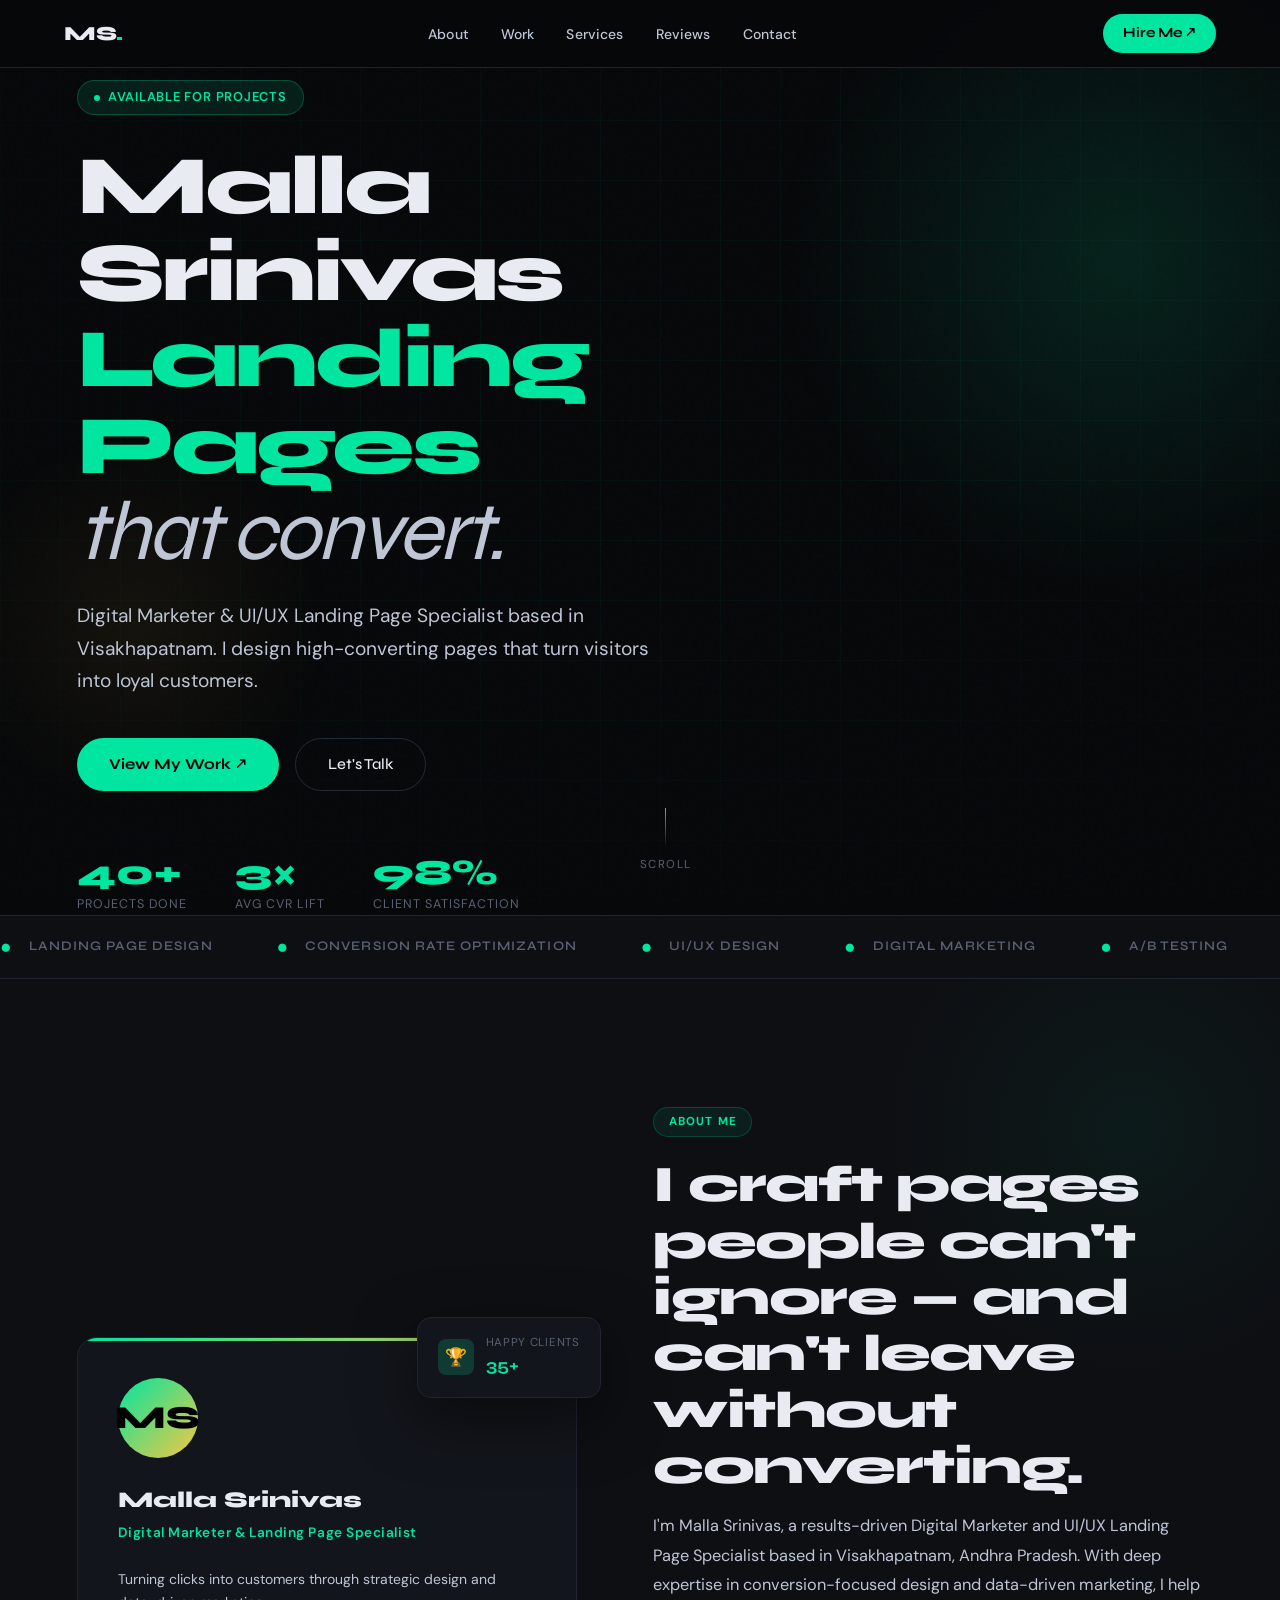
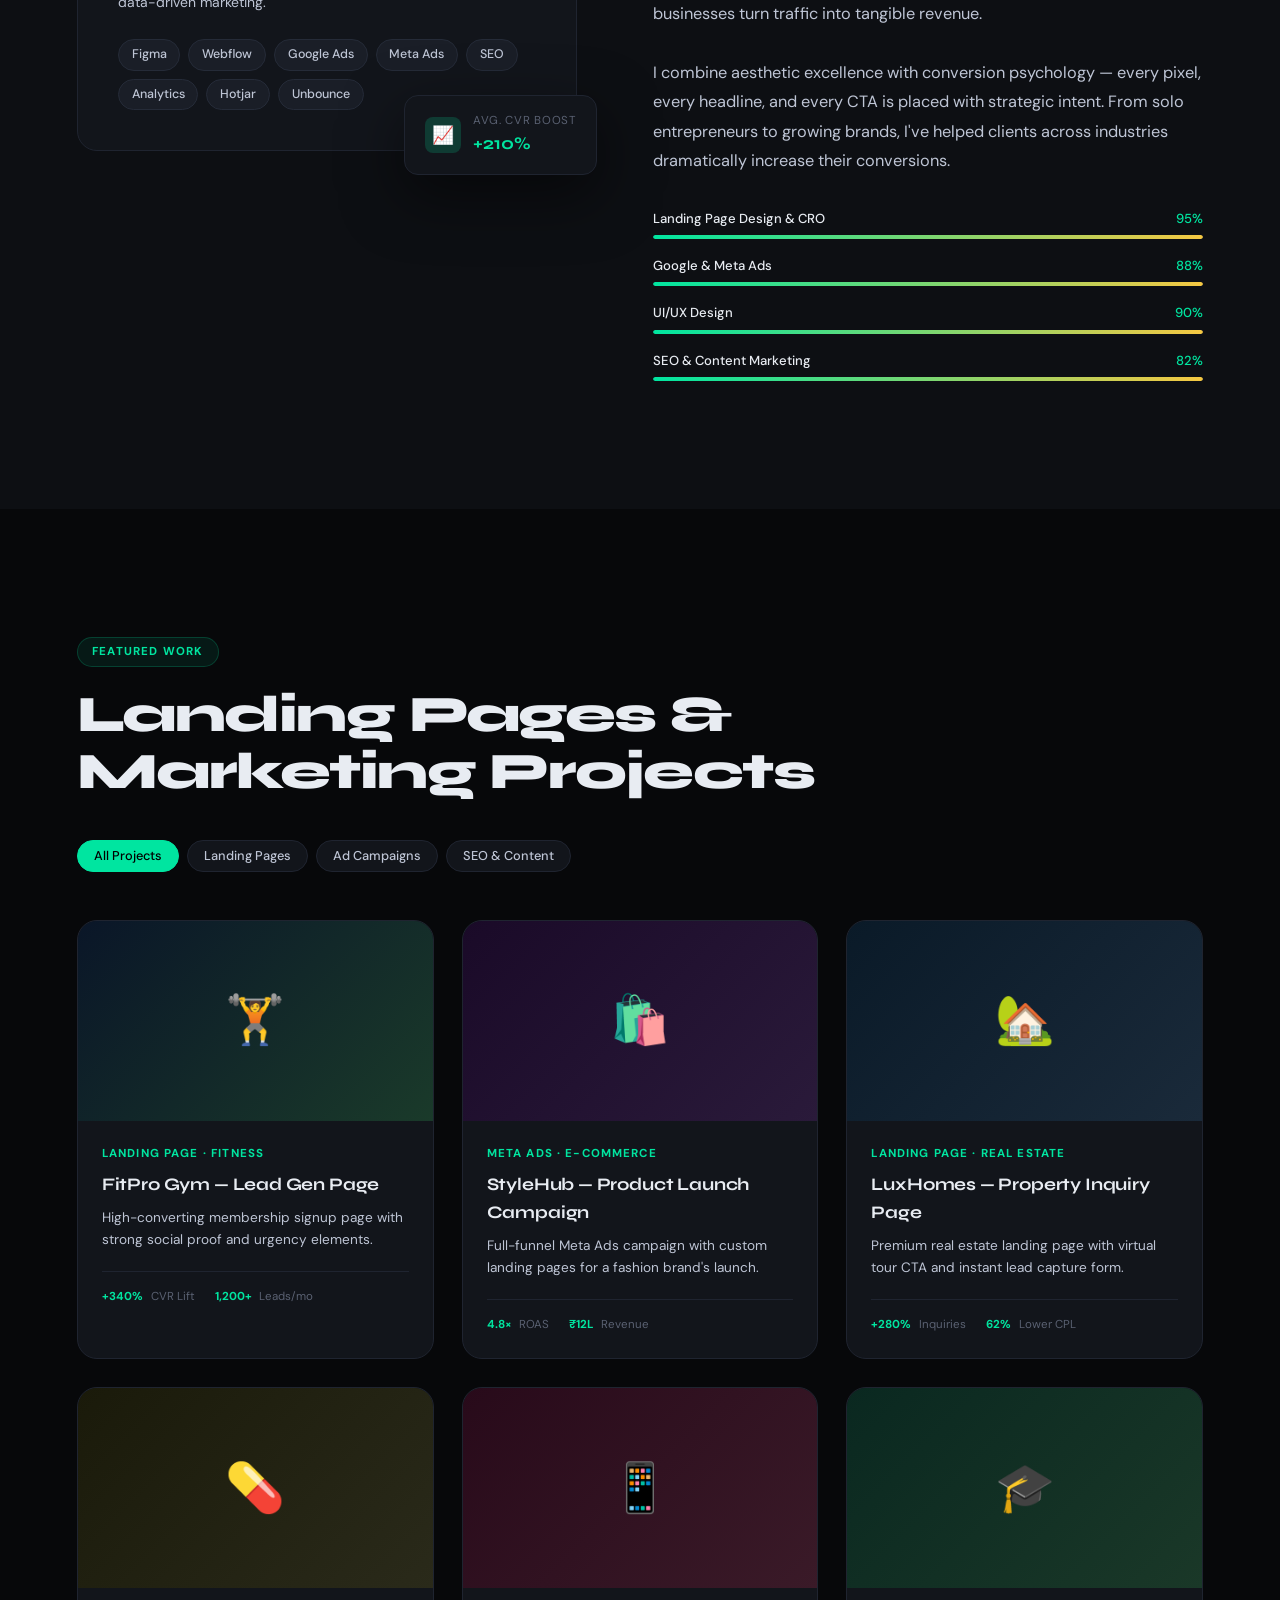
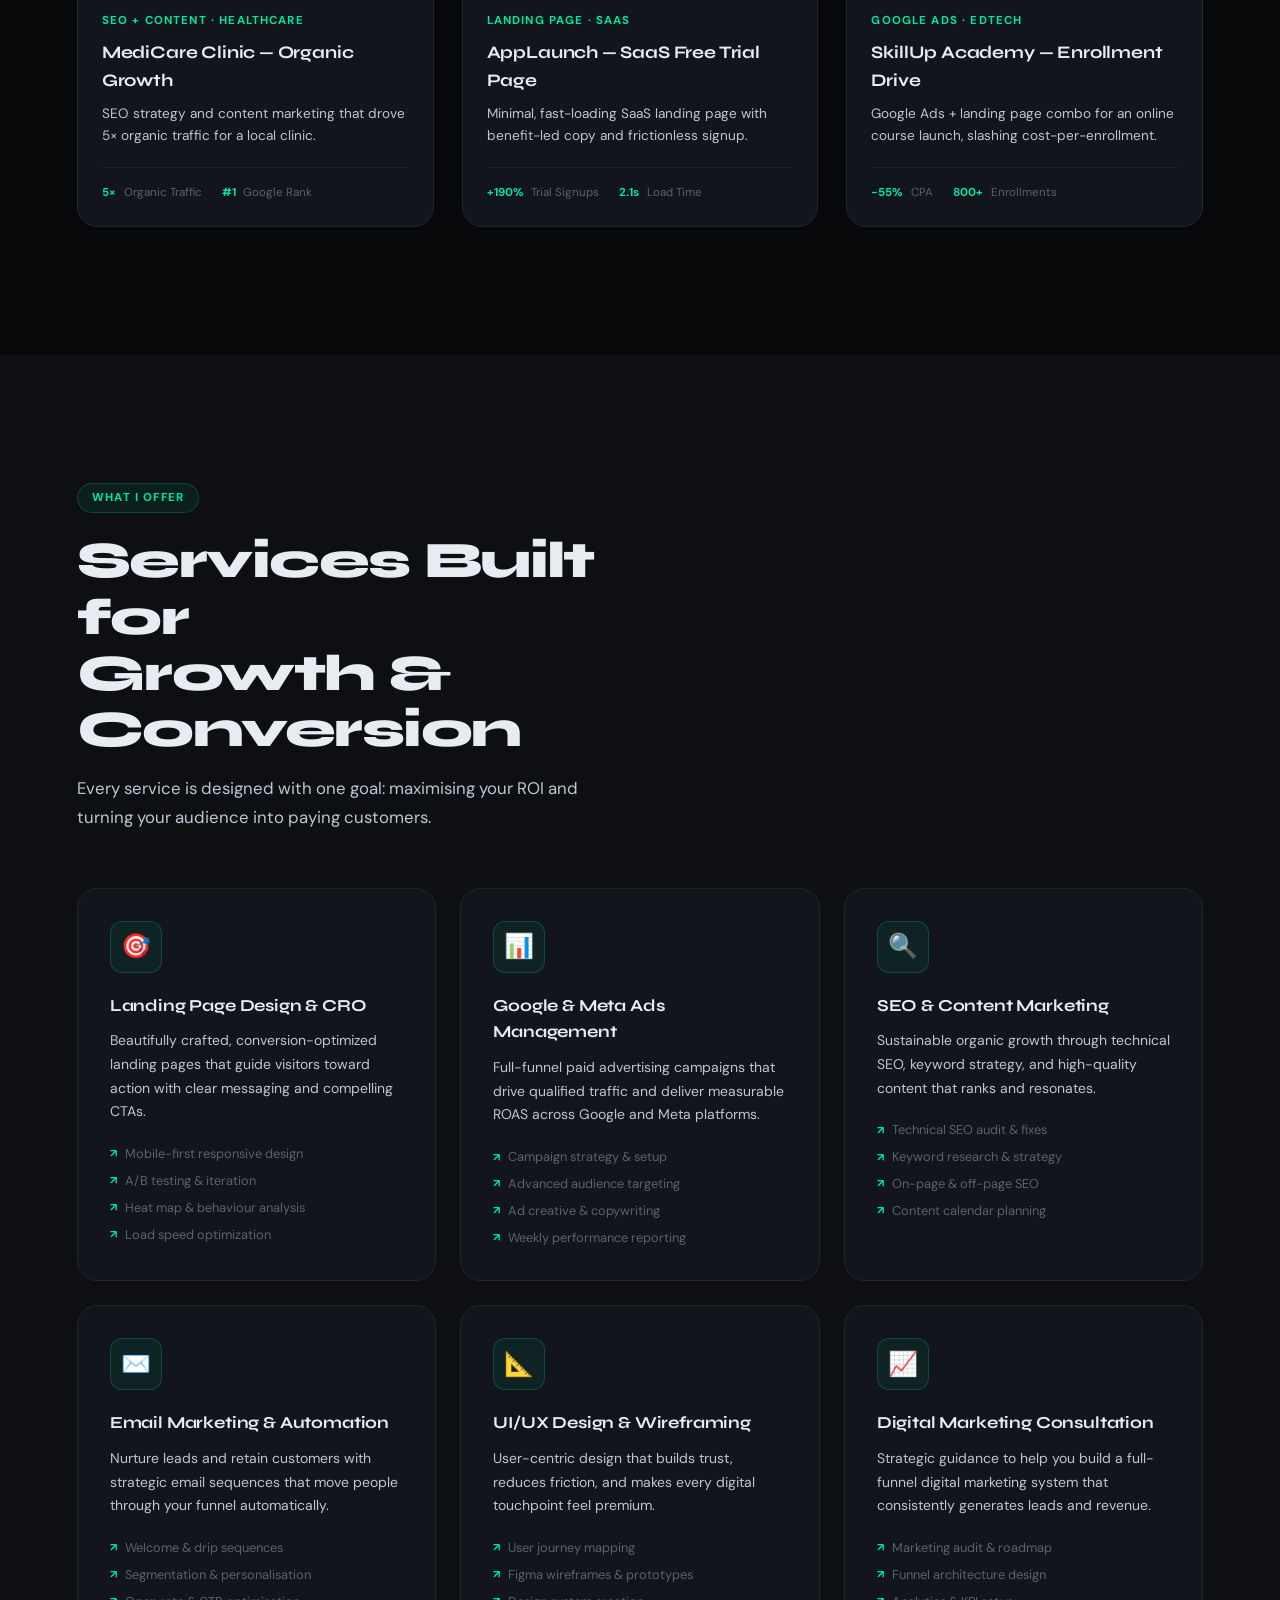
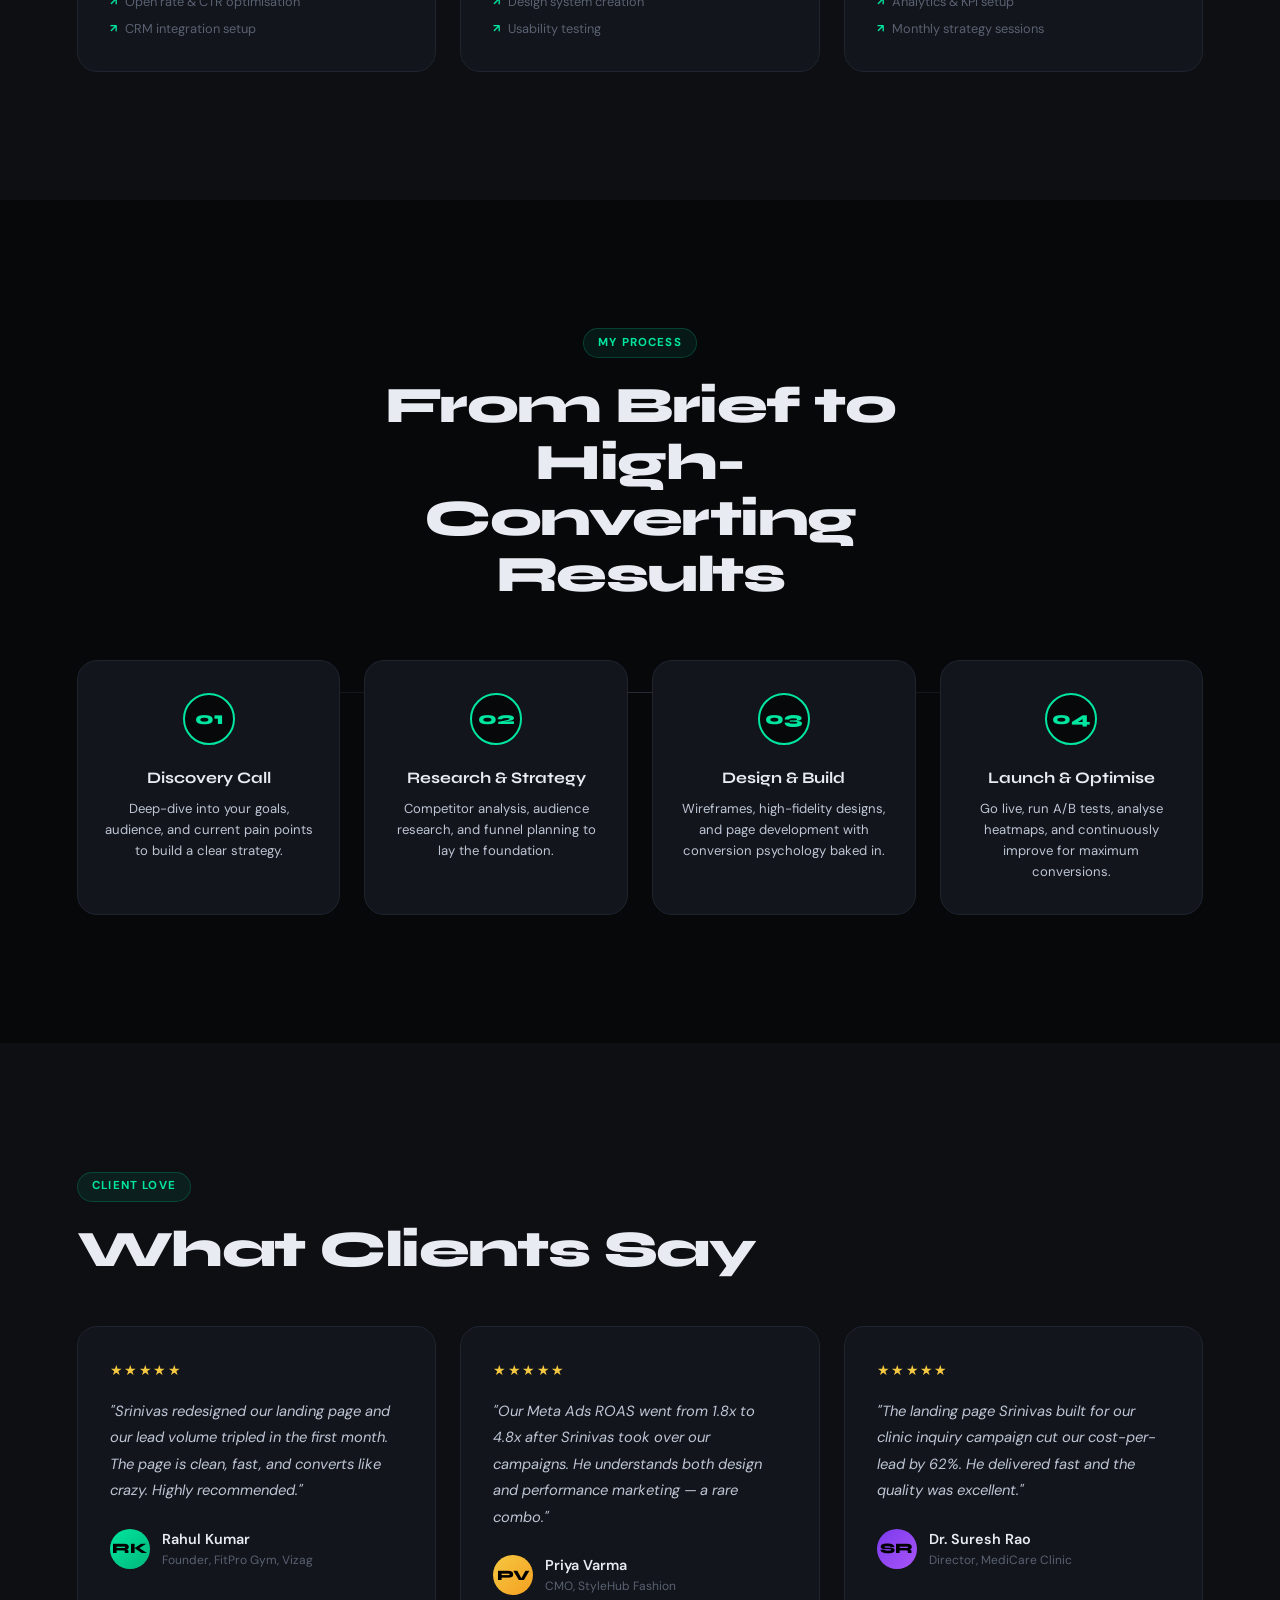
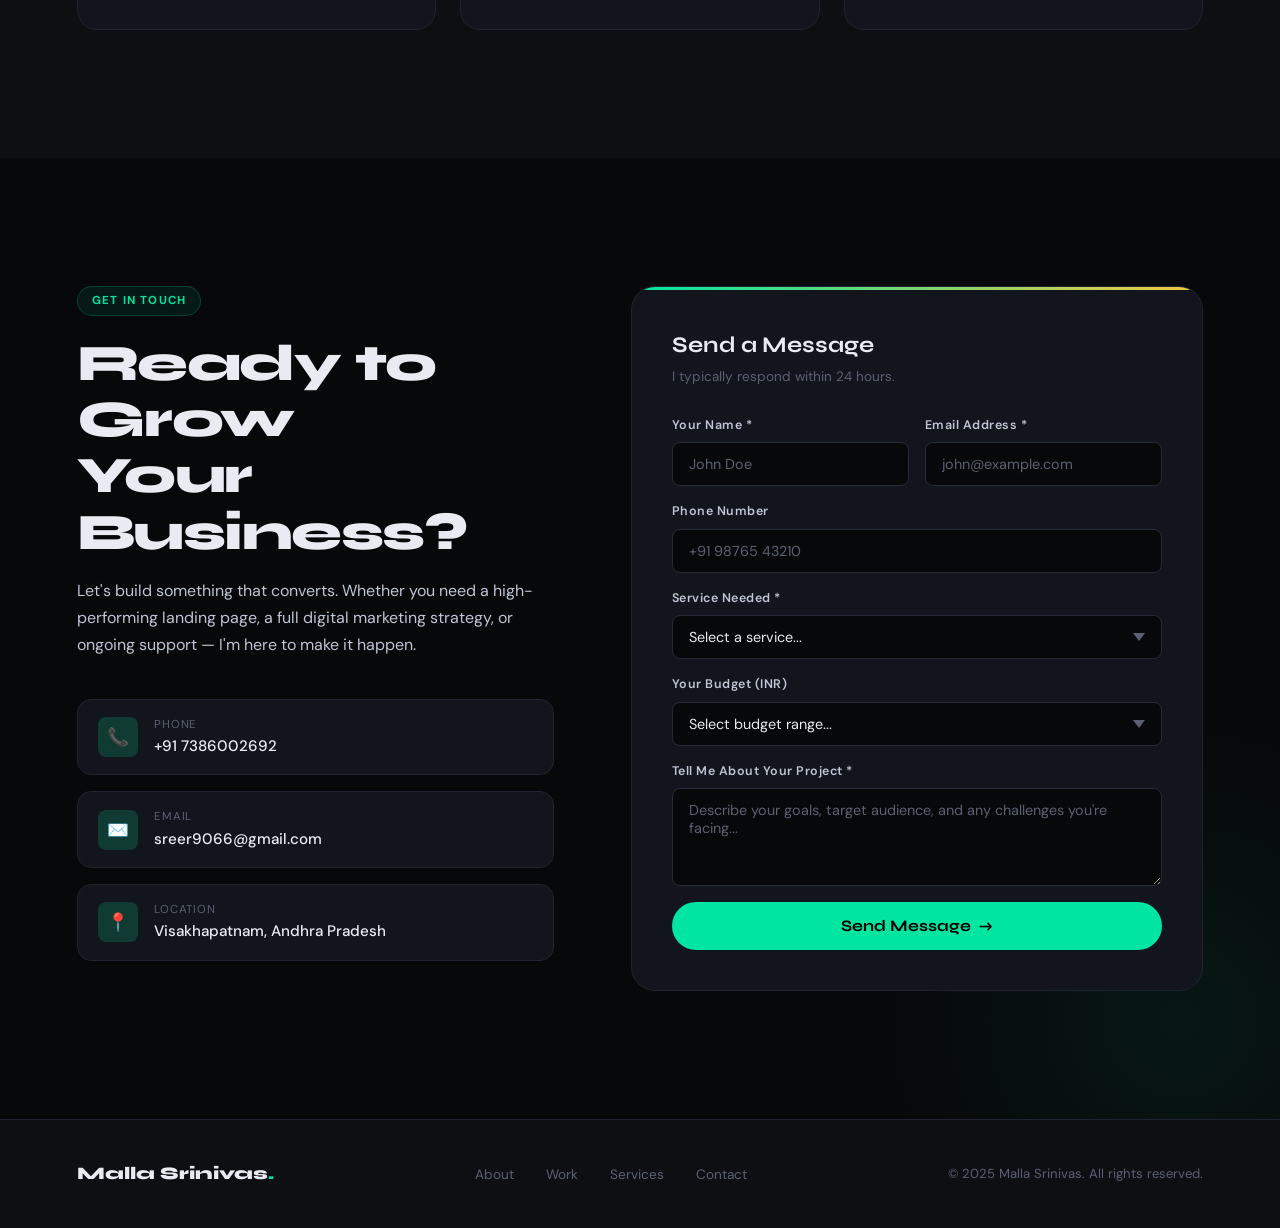
==== commit 3f9ecd96: "Update index.html" ====
--- a/index.html
+++ b/index.html
@@ -2273,6 +2273,7 @@
             "https://script.google.com/macros/s/AKfycbwt-2JhGhrL8PCo9ekxIrOcnzWka9-kwQI-aSxqrGBNjHYTGI4aZJ6xxO9BPYjoUI_I/exec",
             {
               method: "POST",
+              mode: "no-cors",
               headers: {
                 "Content-Type": "application/json",
               },
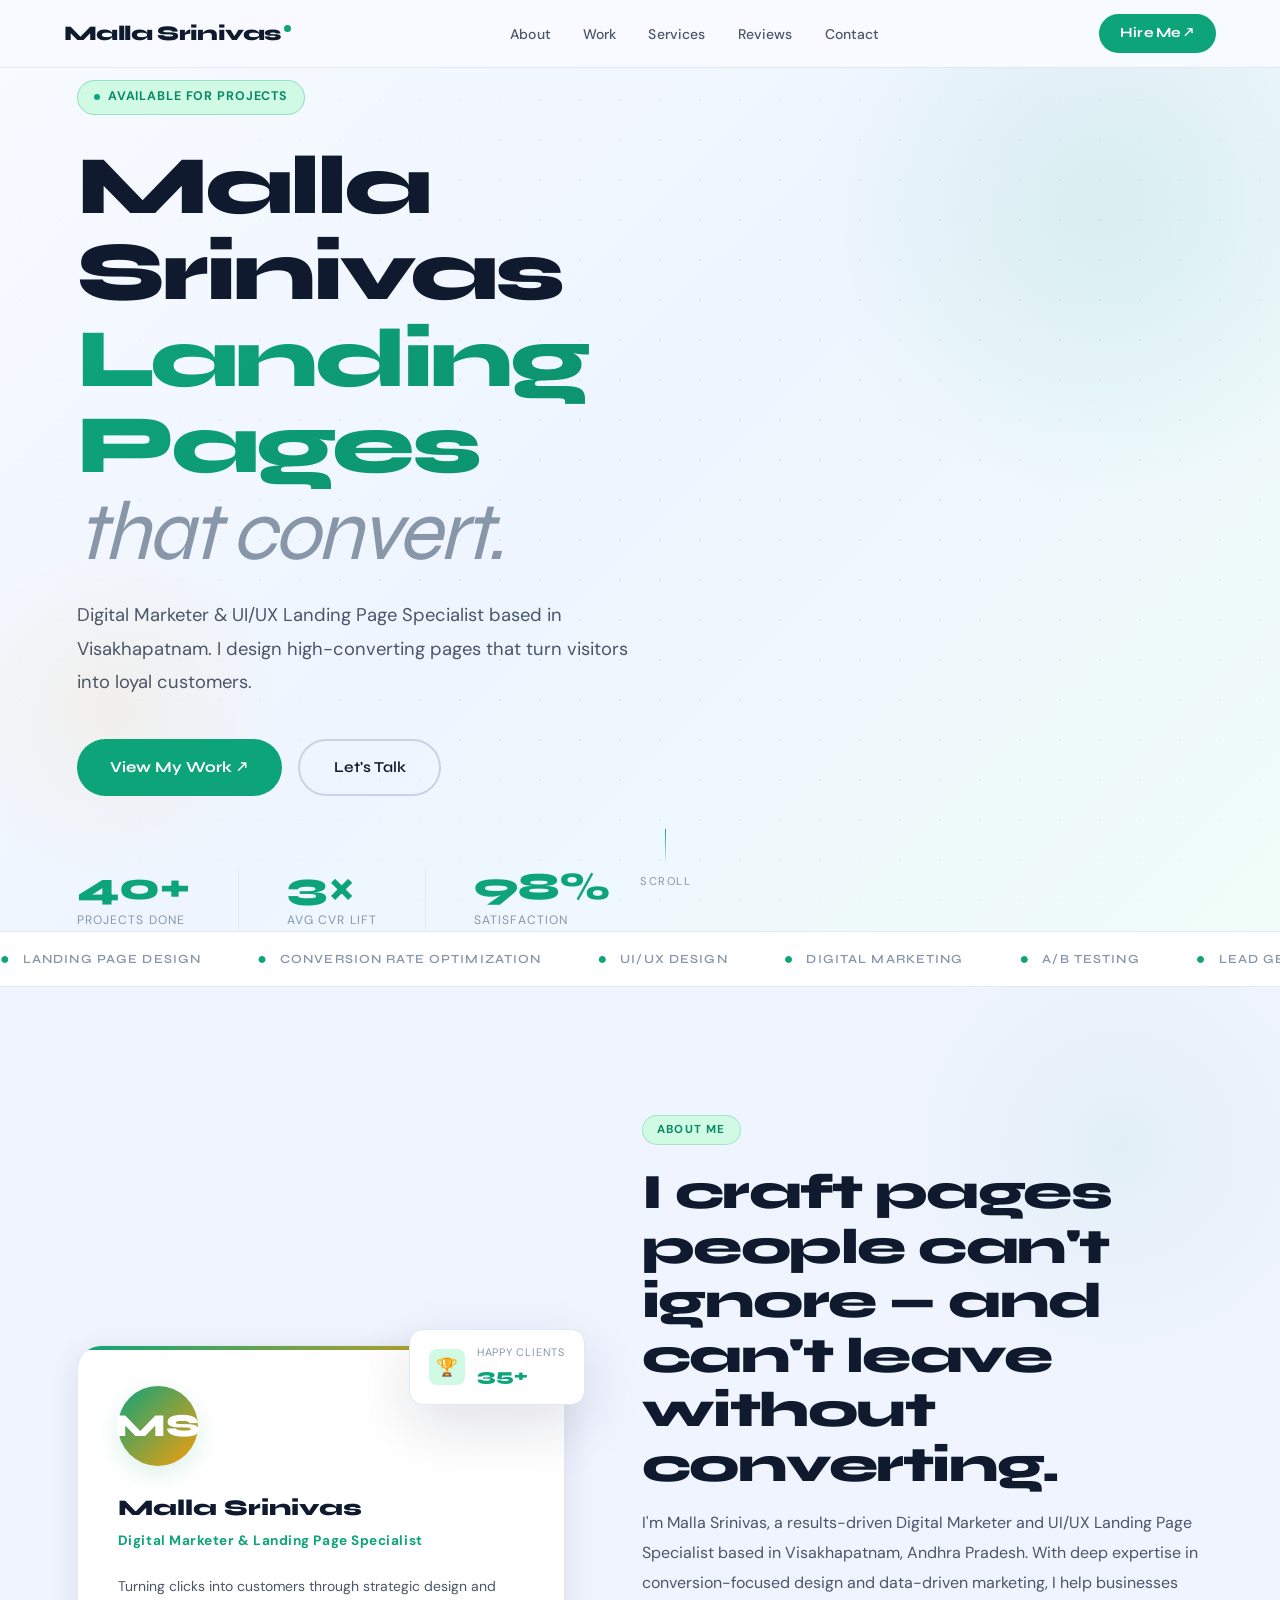
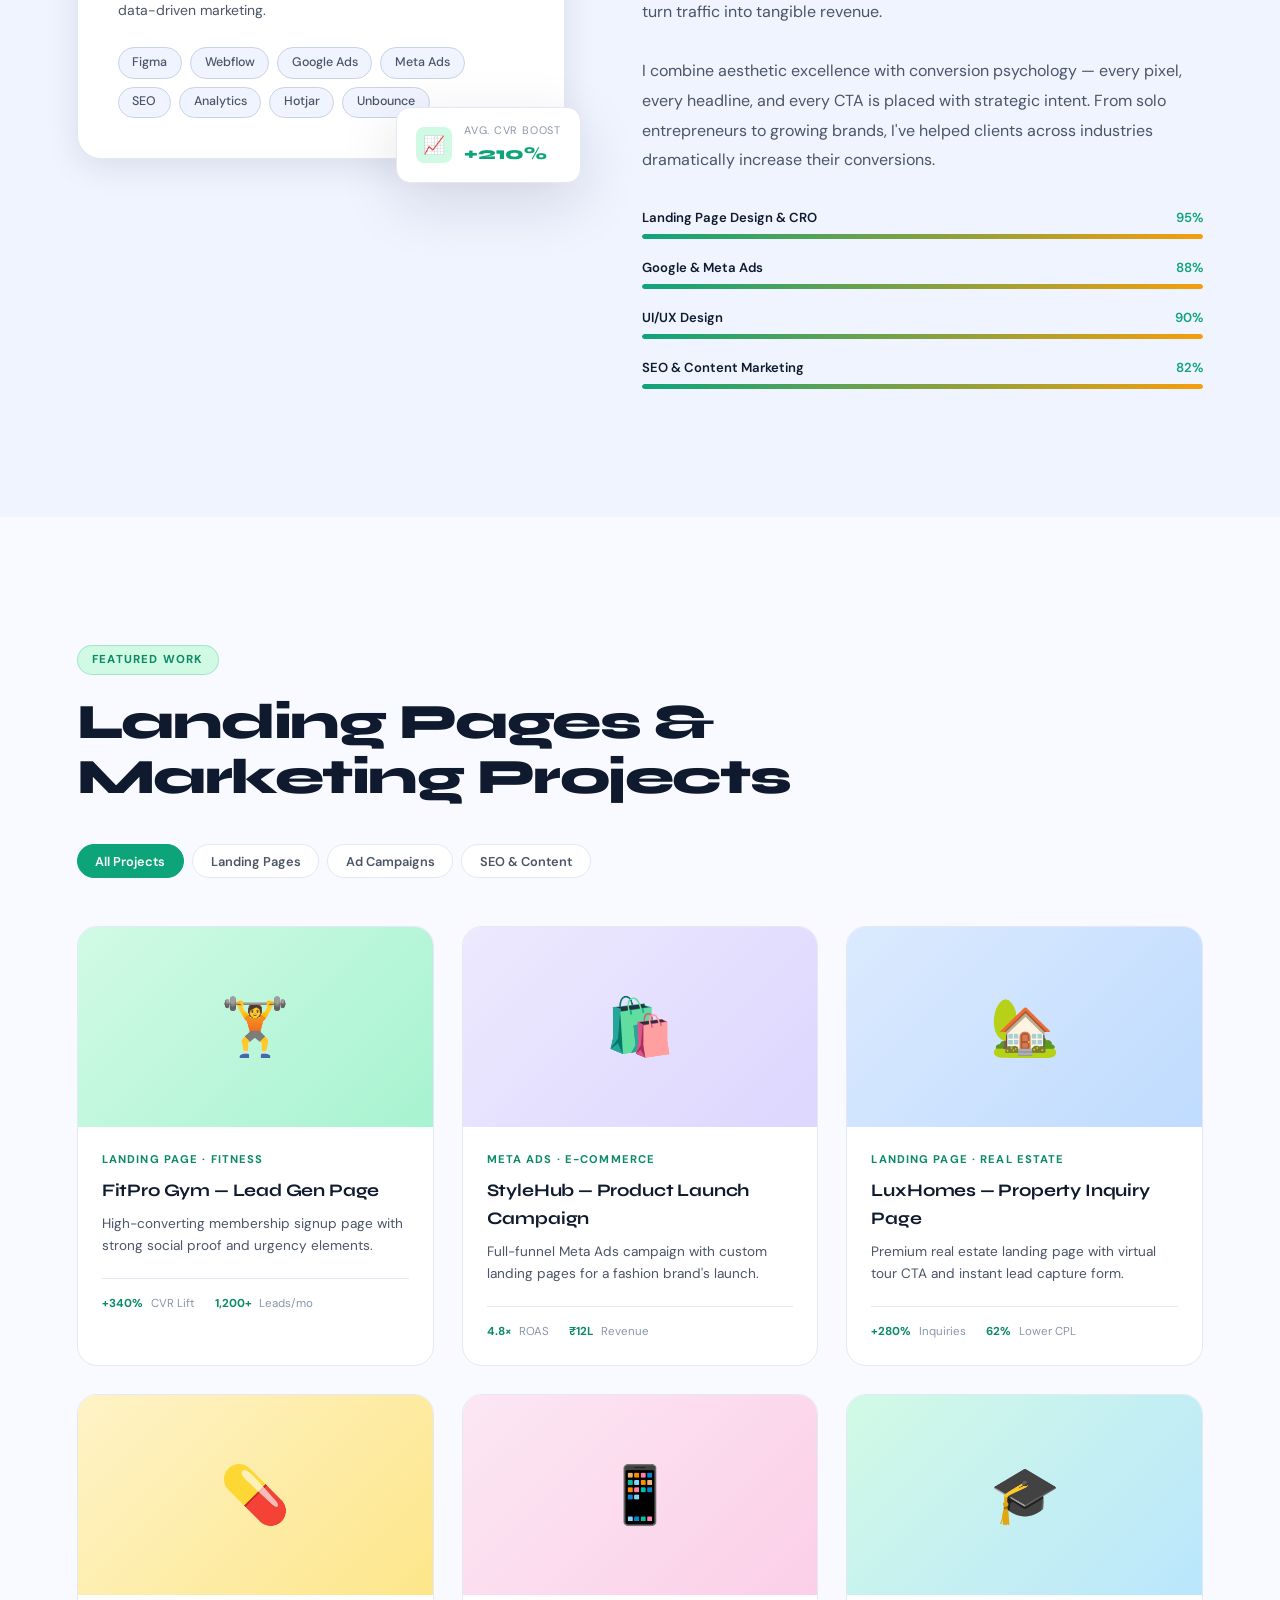
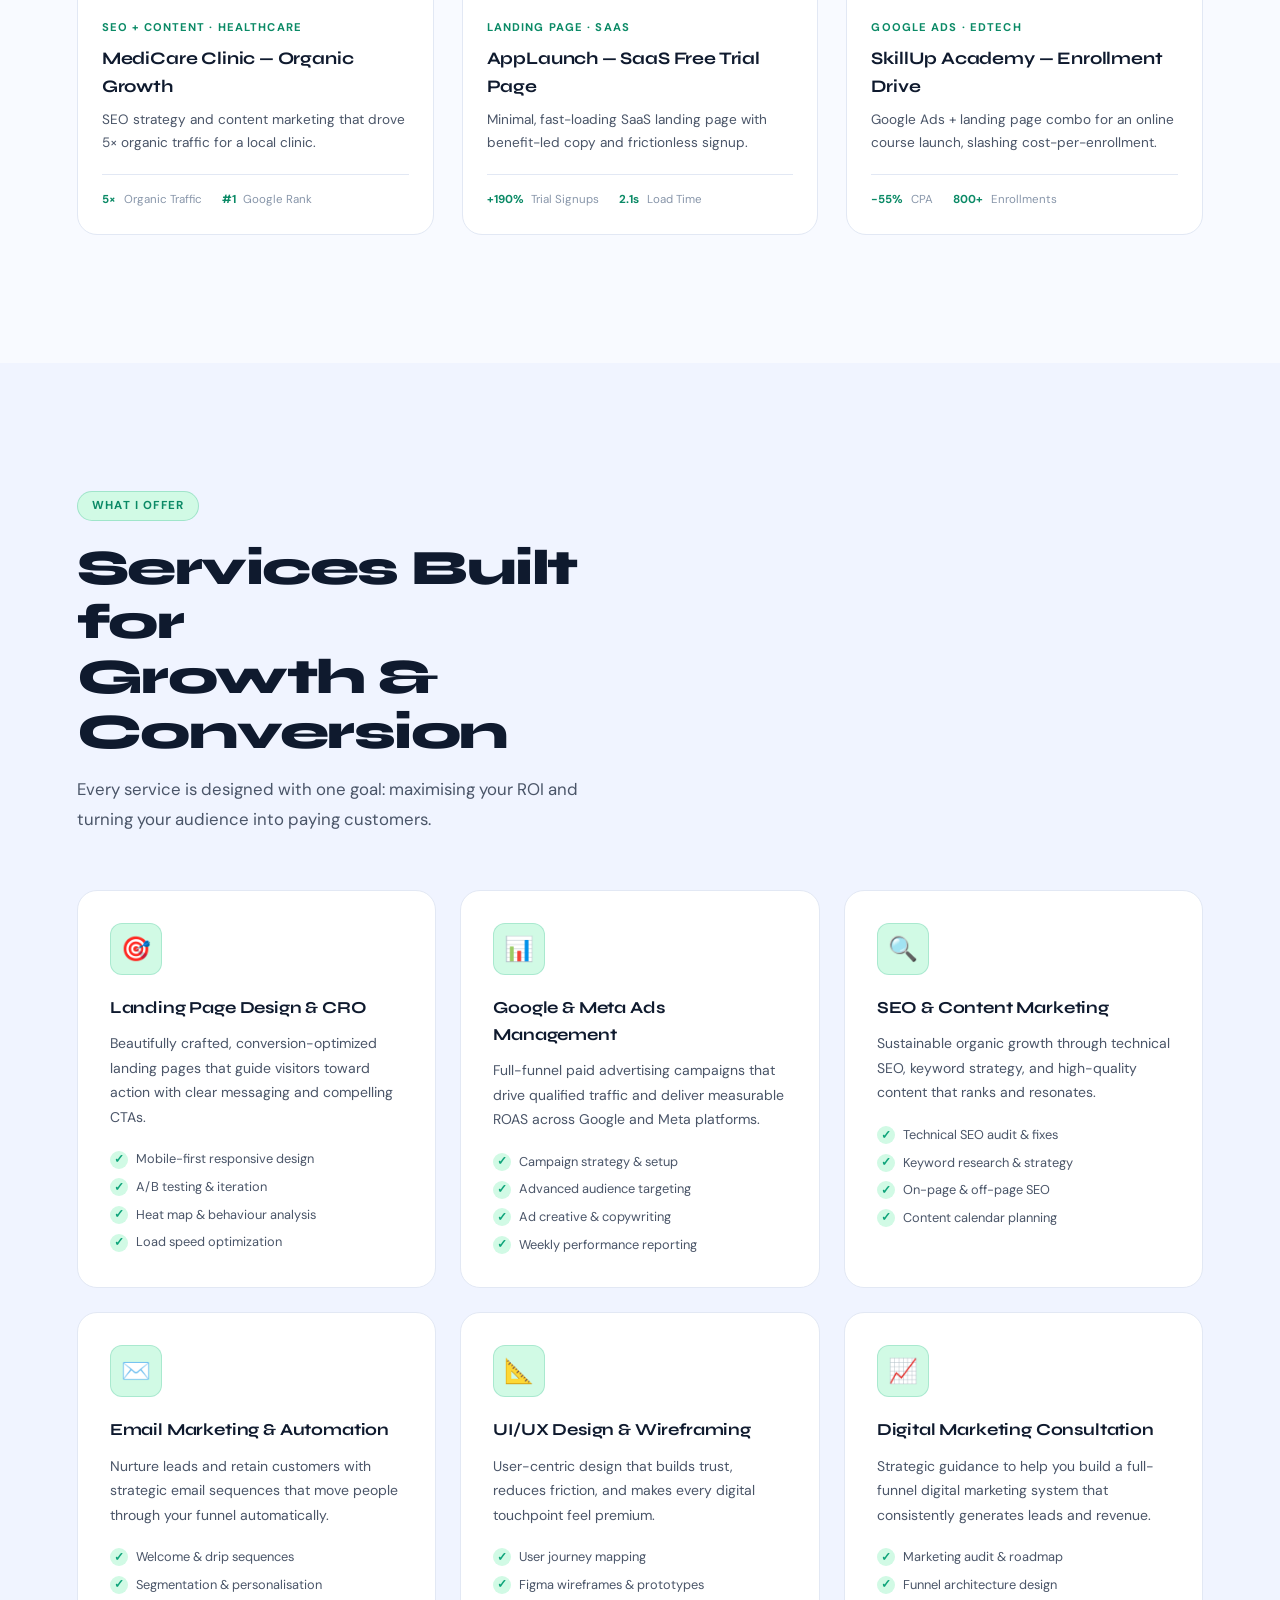
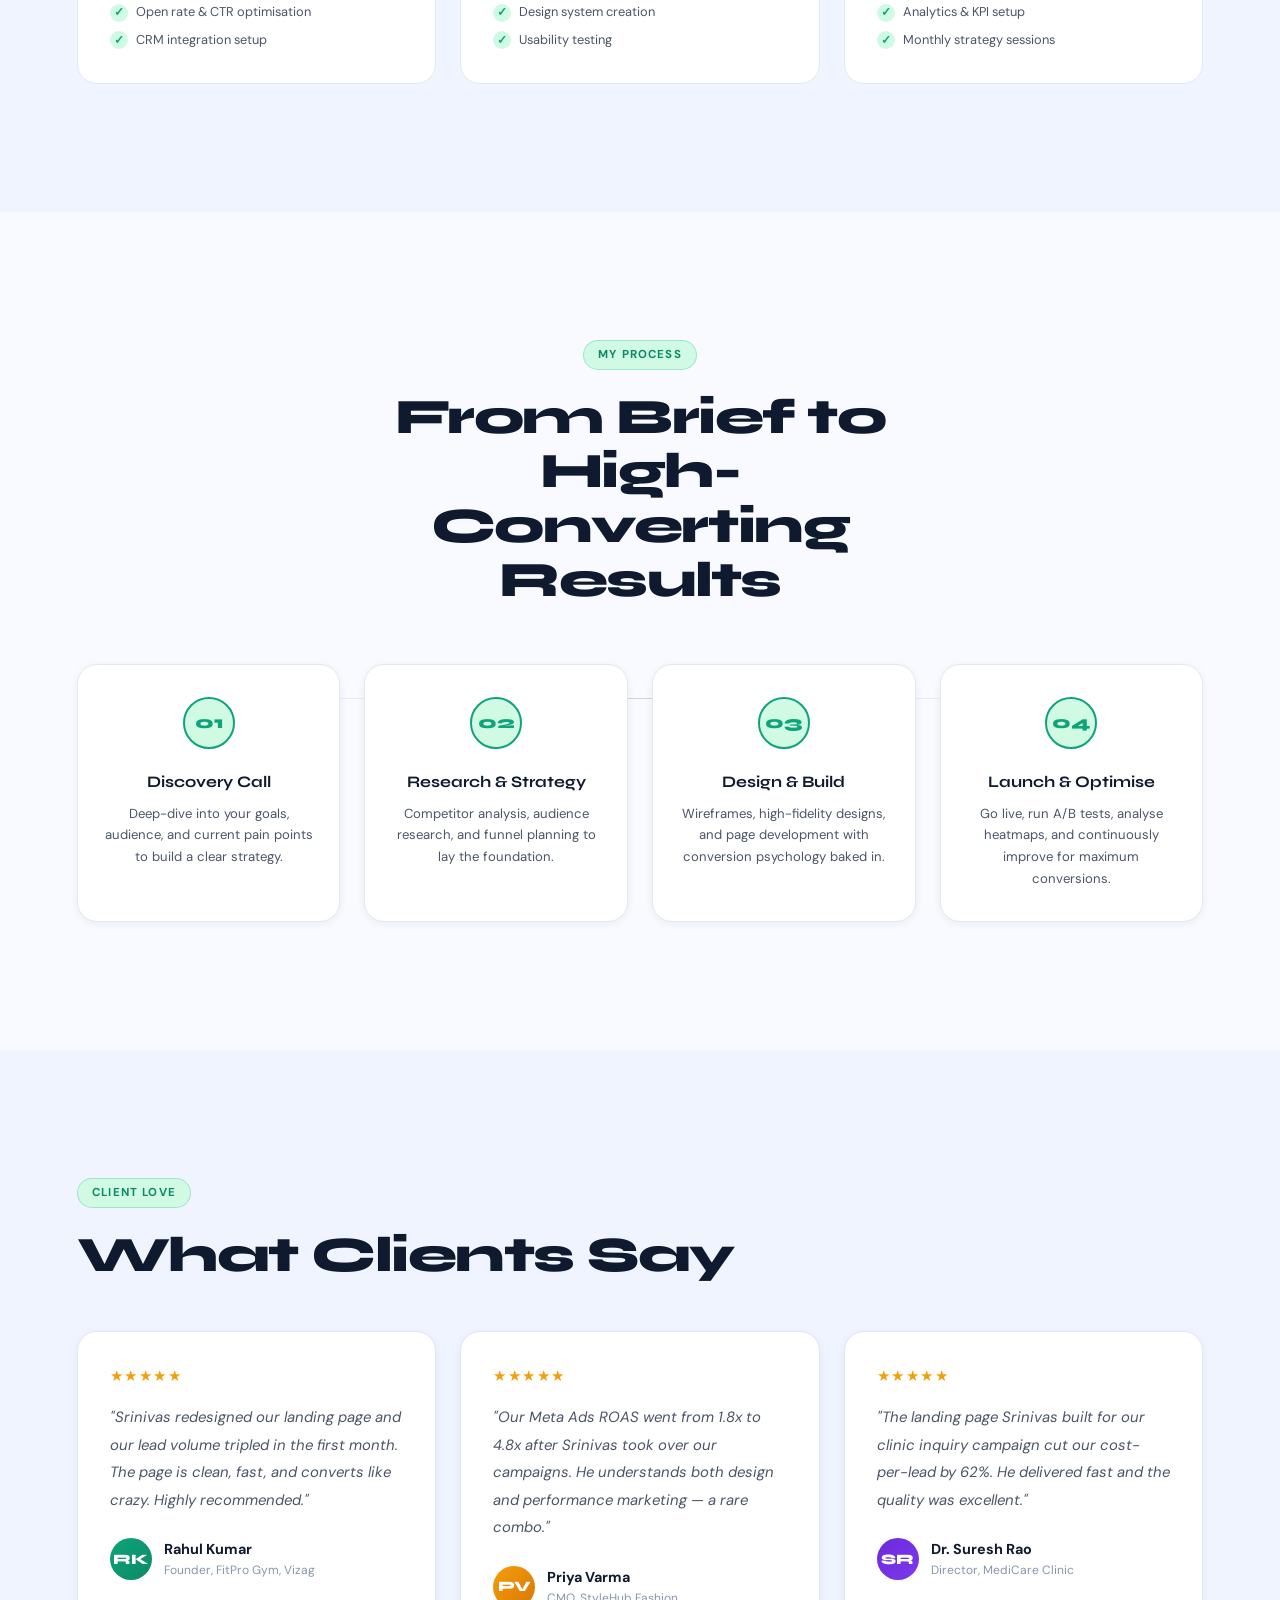
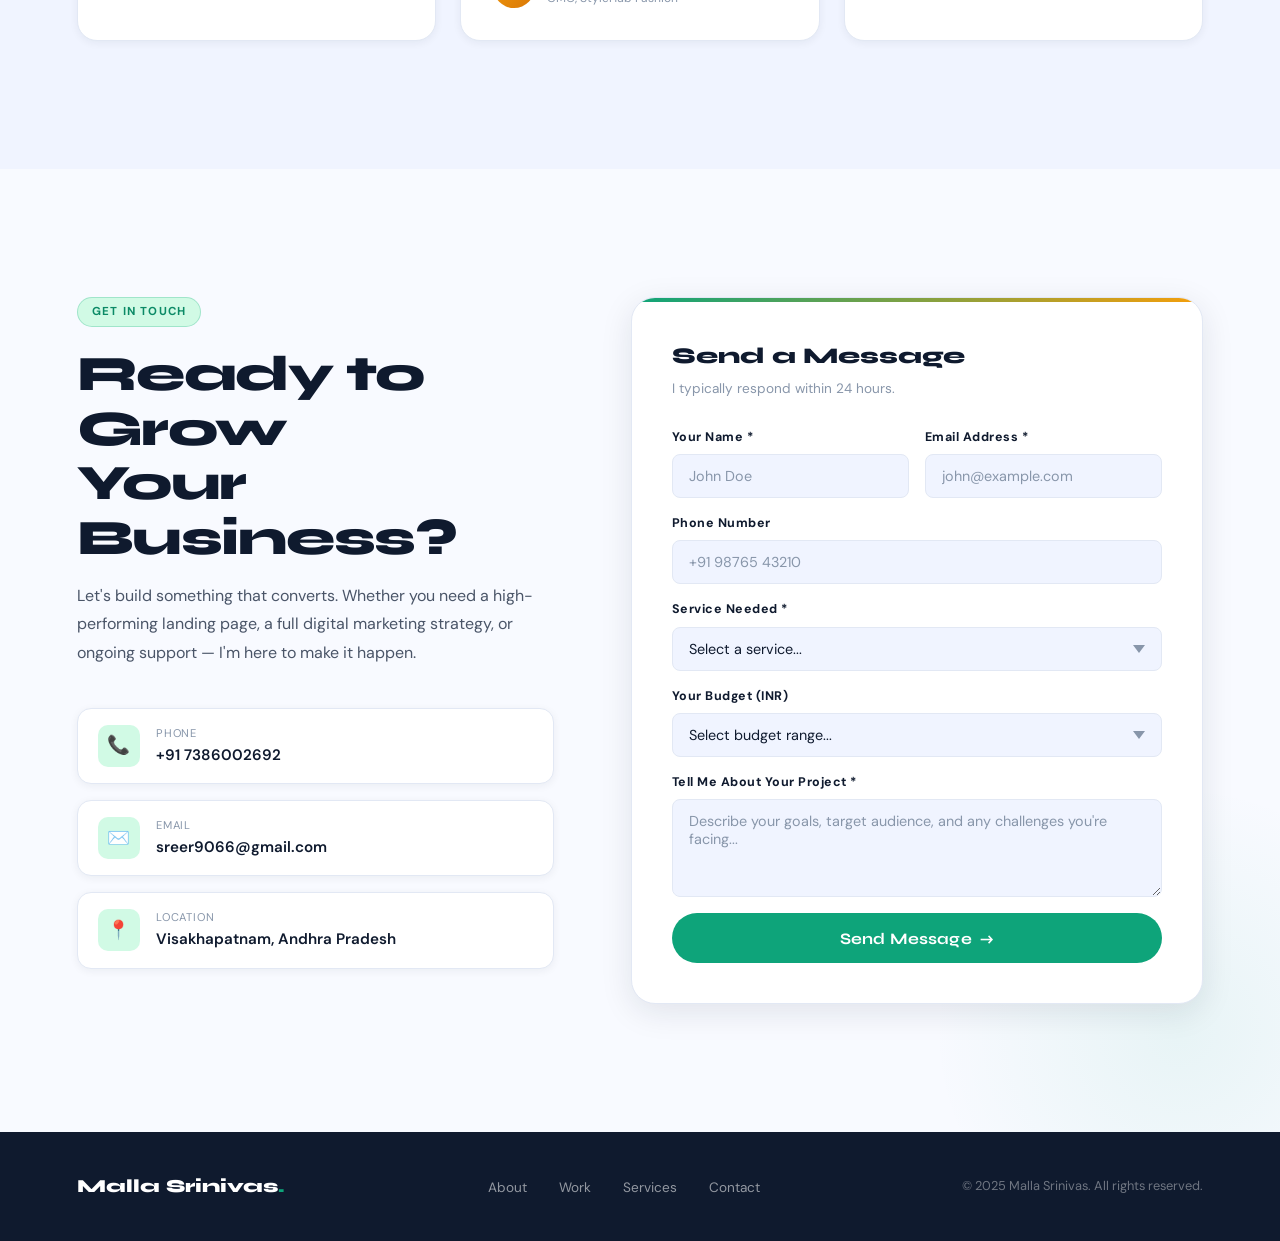
==== commit c817969f: "Update change in file new theme index.html" ====
--- a/index.html
+++ b/index.html
@@ -1,2325 +1,989 @@
 <!DOCTYPE html>
 <html lang="en">
-  <head>
-    <meta charset="UTF-8" />
-    <meta name="viewport" content="width=device-width, initial-scale=1.0" />
-    <title>
-      Malla Srinivas — Digital Marketer &amp; Landing Page Specialist
-    </title>
-    <meta
-      name="description"
-      content="Malla Srinivas — Results-driven Digital Marketer and UI/UX Landing Page Specialist based in Visakhapatnam."
-    />
-    <link rel="preconnect" href="https://fonts.googleapis.com" />
-    <link
-      href="https://fonts.googleapis.com/css2?family=Syne:wght@400;500;600;700;800&family=DM+Sans:ital,opsz,wght@0,9..40,300;0,9..40,400;0,9..40,500;1,9..40,300&display=swap"
-      rel="stylesheet"
-    />
-    <style>
-      :root {
-        --bg: #07080a;
-        --bg2: #0d0f13;
-        --surface: #12151b;
-        --surface2: #1a1e27;
-        --border: #1f2430;
-        --border2: #252b38;
-        --accent: #00e5a0;
-        --accent2: #00b87a;
-        --accent-glow: rgba(0, 229, 160, 0.18);
-        --accent-glow2: rgba(0, 229, 160, 0.07);
-        --gold: #f5c842;
-        --text: #e8ecf2;
-        --text2: #bec5d5;
-        --text3: #5a6172;
-        --fd: "Syne", sans-serif;
-        --fb: "DM Sans", sans-serif;
-        --r: 14px;
-        --rs: 8px;
-        --navh: 68px;
-      }
-      *,
-      *::before,
-      *::after {
-        box-sizing: border-box;
-        margin: 0;
-        padding: 0;
-      }
-      html {
-        scroll-behavior: smooth;
-      }
-      body {
-        background: var(--bg);
-        color: var(--text);
-        font-family: var(--fb);
-        font-size: 16px;
-        line-height: 1.6;
-        overflow-x: hidden;
-      }
-      body::before {
-        content: "";
-        position: fixed;
-        inset: 0;
-        z-index: 0;
-        background-image: url("data:image/svg+xml,%3Csvg viewBox='0 0 256 256' xmlns='http://www.w3.org/2000/svg'%3E%3Cfilter id='n'%3E%3CfeTurbulence type='fractalNoise' baseFrequency='0.9' numOctaves='4' stitchTiles='stitch'/%3E%3C/filter%3E%3Crect width='100%25' height='100%25' filter='url(%23n)' opacity='0.03'/%3E%3C/svg%3E");
-        pointer-events: none;
-        opacity: 0.4;
-      }
-
-      /* NAV */
-      nav {
-        position: fixed;
-        top: 0;
-        left: 0;
-        right: 0;
-        z-index: 1000;
-        height: var(--navh);
-        background: rgba(7, 8, 10, 0.92);
-        backdrop-filter: blur(20px);
-        -webkit-backdrop-filter: blur(20px);
-        border-bottom: 1px solid var(--border);
-        display: flex;
-        align-items: center;
-        justify-content: space-between;
-        padding: 0 clamp(1.25rem, 5vw, 4rem);
-        transition: background 0.3s;
-      }
-      .nav-logo {
-        font-family: var(--fd);
-        font-size: 1.25rem;
-        font-weight: 800;
-        letter-spacing: -0.02em;
-        color: var(--text);
-        text-decoration: none;
-        z-index: 1001;
-        position: relative;
-      }
-      .nav-logo span {
-        color: var(--accent);
-      }
-      .nav-links {
-        display: flex;
-        gap: 2rem;
-        list-style: none;
-      }
-      .nav-links a {
-        color: var(--text2);
-        text-decoration: none;
-        font-size: 0.875rem;
-        font-weight: 500;
-        letter-spacing: 0.01em;
-        transition: color 0.2s;
-      }
-      .nav-links a:hover,
-      .nav-links a.active {
-        color: var(--accent);
-      }
-      .nav-cta {
-        background: var(--accent);
-        color: #000;
-        padding: 0.5rem 1.25rem;
-        border-radius: 50px;
-        font-size: 0.875rem;
-        font-weight: 700;
-        text-decoration: none;
-        font-family: var(--fd);
-        transition: transform 0.2s, box-shadow 0.2s;
-        z-index: 1001;
-        position: relative;
-      }
-      .nav-cta:hover {
-        transform: translateY(-1px);
-        box-shadow: 0 8px 24px var(--accent-glow);
-      }
-
-      /* HAMBURGER */
-      .nav-hamburger {
-        display: none;
-        cursor: pointer;
-        flex-direction: column;
-        justify-content: center;
-        gap: 5px;
-        width: 36px;
-        height: 36px;
-        background: none;
-        border: none;
-        padding: 6px;
-        z-index: 1001;
-        position: relative;
-      }
-      .nav-hamburger span {
-        display: block;
-        width: 24px;
-        height: 2px;
-        background: var(--text);
-        border-radius: 2px;
-        transition: transform 0.35s ease, opacity 0.25s ease;
-        transform-origin: center;
-      }
-      .nav-hamburger.open span:nth-child(1) {
-        transform: translateY(7px) rotate(45deg);
-      }
-      .nav-hamburger.open span:nth-child(2) {
-        opacity: 0;
-        transform: scaleX(0);
-      }
-      .nav-hamburger.open span:nth-child(3) {
-        transform: translateY(-7px) rotate(-45deg);
-      }
-
-      /* MOBILE DRAWER */
-      .mobile-menu {
-        display: none;
-        flex-direction: column;
-        position: fixed;
-        top: var(--navh);
-        left: 0;
-        right: 0;
-        z-index: 999;
-        background: rgba(7, 8, 10, 0.98);
-        backdrop-filter: blur(24px);
-        -webkit-backdrop-filter: blur(24px);
-        border-bottom: 1px solid var(--border);
-        opacity: 0;
-        transform: translateY(-8px);
-        transition: opacity 0.3s ease, transform 0.3s ease;
-        pointer-events: none;
-      }
-      .mobile-menu.open {
-        display: flex;
-        opacity: 1;
-        transform: translateY(0);
-        pointer-events: all;
-      }
-      .mobile-menu a {
-        color: var(--text2);
-        text-decoration: none;
-        font-size: 1rem;
-        font-weight: 500;
-        padding: 0.9rem 1.75rem;
-        border-bottom: 1px solid var(--border);
-        transition: color 0.2s, background 0.2s;
-        display: block;
-      }
-      .mobile-menu a:last-child {
-        border-bottom: none;
-      }
-      .mobile-menu a:hover {
-        color: var(--accent);
-        background: var(--accent-glow2);
-      }
-      .mobile-menu .m-cta {
-        margin: 1rem 1.75rem 0.5rem;
-        background: var(--accent);
-        color: #000 !important;
-        border-radius: 50px;
-        text-align: center;
-        font-family: var(--fd);
-        font-weight: 700;
-        padding: 0.75rem 1.5rem;
-        font-size: 0.95rem;
-        border-bottom: none !important;
-      }
-      .mobile-menu .m-cta:hover {
-        background: var(--accent2) !important;
-      }
-
-      /* HERO */
-      #hero {
-        position: relative;
-        min-height: 100vh;
-        display: flex;
-        align-items: center;
-        padding: 0 clamp(1.5rem, 6vw, 8rem);
-        overflow: hidden;
-      }
-      .hero-bg-grid {
-        position: absolute;
-        inset: 0;
-        z-index: 0;
-        background-image: linear-gradient(
-            rgba(0, 229, 160, 0.04) 1px,
-            transparent 1px
-          ),
-          linear-gradient(90deg, rgba(0, 229, 160, 0.04) 1px, transparent 1px);
-        background-size: 60px 60px;
-        mask-image: radial-gradient(
-          ellipse 80% 80% at 50% 40%,
-          black 30%,
-          transparent 100%
-        );
-        -webkit-mask-image: radial-gradient(
-          ellipse 80% 80% at 50% 40%,
-          black 30%,
-          transparent 100%
-        );
-      }
-      .hero-glow {
-        position: absolute;
-        width: 700px;
-        height: 700px;
-        border-radius: 50%;
-        background: radial-gradient(
-          circle,
-          rgba(0, 229, 160, 0.12) 0%,
-          transparent 70%
-        );
-        top: -10%;
-        right: -15%;
-        pointer-events: none;
-      }
-      .hero-glow2 {
-        position: absolute;
-        width: 400px;
-        height: 400px;
-        border-radius: 50%;
-        background: radial-gradient(
-          circle,
-          rgba(245, 200, 66, 0.06) 0%,
-          transparent 70%
-        );
-        bottom: 10%;
-        left: -5%;
-        pointer-events: none;
-      }
-      .hero-content {
-        position: relative;
-        z-index: 1;
-        max-width: 820px;
-        padding-top: 80px;
-      }
-      .hero-badge {
-        display: inline-flex;
-        align-items: center;
-        gap: 0.5rem;
-        background: rgba(0, 229, 160, 0.1);
-        border: 1px solid rgba(0, 229, 160, 0.25);
-        color: var(--accent);
-        padding: 0.4rem 1rem;
-        border-radius: 50px;
-        font-size: 0.8rem;
-        font-weight: 600;
-        letter-spacing: 0.06em;
-        text-transform: uppercase;
-        margin-bottom: 1.75rem;
-        animation: fadeUp 0.6s ease both;
-      }
-      .hero-badge::before {
-        content: "";
-        width: 6px;
-        height: 6px;
-        background: var(--accent);
-        border-radius: 50%;
-        animation: pulse 2s infinite;
-      }
-      .hero-title {
-        font-family: var(--fd);
-        font-size: clamp(2.6rem, 6.5vw, 5.5rem);
-        font-weight: 800;
-        line-height: 1.04;
-        letter-spacing: -0.035em;
-        margin-bottom: 1.5rem;
-        animation: fadeUp 0.6s 0.1s ease both;
-      }
-      .hero-title .l2 {
-        color: var(--accent);
-      }
-      .hero-title .l3 {
-        color: var(--text2);
-        font-weight: 400;
-        font-style: italic;
-      }
-      .hero-desc {
-        font-size: clamp(1rem, 1.5vw, 1.2rem);
-        color: var(--text2);
-        max-width: 580px;
-        margin-bottom: 2.5rem;
-        line-height: 1.7;
-        animation: fadeUp 0.6s 0.2s ease both;
-      }
-      .hero-actions {
-        display: flex;
-        gap: 1rem;
-        flex-wrap: wrap;
-        animation: fadeUp 0.6s 0.3s ease both;
-      }
-      .btn-p {
-        background: var(--accent);
-        color: #000;
-        padding: 0.85rem 2rem;
-        border-radius: 50px;
-        font-size: 0.95rem;
-        font-weight: 700;
-        text-decoration: none;
-        font-family: var(--fd);
-        transition: transform 0.2s, box-shadow 0.2s;
-        display: inline-flex;
-        align-items: center;
-        gap: 0.5rem;
-      }
-      .btn-p:hover {
-        transform: translateY(-2px);
-        box-shadow: 0 12px 32px var(--accent-glow);
-      }
-      .btn-s {
-        background: transparent;
-        color: var(--text);
-        padding: 0.85rem 2rem;
-        border-radius: 50px;
-        border: 1px solid var(--border2);
-        font-size: 0.95rem;
-        font-weight: 500;
-        text-decoration: none;
-        font-family: var(--fd);
-        transition: border-color 0.2s, color 0.2s;
-      }
-      .btn-s:hover {
-        border-color: var(--accent);
-        color: var(--accent);
-      }
-      .hero-stats {
-        display: flex;
-        gap: 3rem;
-        margin-top: 4rem;
-        animation: fadeUp 0.6s 0.4s ease both;
-      }
-      .stat-num {
-        font-family: var(--fd);
-        font-size: 2.2rem;
-        font-weight: 800;
-        color: var(--accent);
-        line-height: 1;
-      }
-      .stat-label {
-        font-size: 0.78rem;
-        color: var(--text3);
-        text-transform: uppercase;
-        letter-spacing: 0.08em;
-        margin-top: 0.25rem;
-      }
-      .hero-scroll {
-        position: absolute;
-        bottom: 2.5rem;
-        left: 50%;
-        transform: translateX(-50%);
-        display: flex;
-        flex-direction: column;
-        align-items: center;
-        gap: 0.5rem;
-        color: var(--text3);
-        font-size: 0.72rem;
-        letter-spacing: 0.12em;
-        text-transform: uppercase;
-        animation: fadeUp 0.6s 0.6s ease both;
-      }
-      .hero-scroll-line {
-        width: 1px;
-        height: 40px;
-        background: linear-gradient(to bottom, var(--accent), transparent);
-        animation: scrollLine 2s ease-in-out infinite;
-      }
-
-      /* TICKER */
-      .ticker-wrap {
-        overflow: hidden;
-        border-top: 1px solid var(--border);
-        border-bottom: 1px solid var(--border);
-        padding: 1rem 0;
-        background: var(--bg2);
-        position: relative;
-        z-index: 1;
-      }
-      .ticker {
-        display: flex;
-        gap: 4rem;
-        animation: ticker 22s linear infinite;
-        width: max-content;
-        white-space: nowrap;
-      }
-      .ticker-item {
-        display: flex;
-        align-items: center;
-        gap: 1rem;
-        font-family: var(--fd);
-        font-size: 0.82rem;
-        font-weight: 600;
-        letter-spacing: 0.08em;
-        text-transform: uppercase;
-        color: var(--text3);
-      }
-      .ticker-item .dot {
-        color: var(--accent);
-        font-size: 1.2rem;
-      }
-
-      /* SECTIONS */
-      section {
-        padding: clamp(5rem, 10vw, 9rem) clamp(1.5rem, 6vw, 8rem);
-        position: relative;
-        z-index: 1;
-      }
-      .stag {
-        display: inline-block;
-        background: rgba(0, 229, 160, 0.08);
-        border: 1px solid rgba(0, 229, 160, 0.2);
-        color: var(--accent);
-        padding: 0.3rem 0.9rem;
-        border-radius: 50px;
-        font-size: 0.72rem;
-        font-weight: 700;
-        letter-spacing: 0.1em;
-        text-transform: uppercase;
-        margin-bottom: 1.25rem;
-      }
-      .stitle {
-        font-family: var(--fd);
-        font-size: clamp(2rem, 4vw, 3.2rem);
-        font-weight: 800;
-        letter-spacing: -0.03em;
-        line-height: 1.1;
-        margin-bottom: 1rem;
-      }
-      .ssub {
-        color: var(--text2);
-        font-size: 1.05rem;
-        max-width: 520px;
-        line-height: 1.7;
-      }
-
-      /* ABOUT */
-      #about {
-        background: var(--bg2);
-        overflow: hidden;
-      }
-      #about::before {
-        content: "";
-        position: absolute;
-        top: -100px;
-        right: -100px;
-        width: 500px;
-        height: 500px;
-        border-radius: 50%;
-        background: radial-gradient(
-          circle,
-          rgba(0, 229, 160, 0.05) 0%,
-          transparent 70%
-        );
-        pointer-events: none;
-      }
-      .about-grid {
-        display: grid;
-        grid-template-columns: 1fr 1.1fr;
-        gap: clamp(3rem, 6vw, 7rem);
-        align-items: center;
-      }
-      .about-visual {
-        position: relative;
-      }
-      .about-card {
-        background: var(--surface);
-        border: 1px solid var(--border);
-        border-radius: 20px;
-        padding: 2.5rem;
-        position: relative;
-        overflow: hidden;
-      }
-      .about-card::before {
-        content: "";
-        position: absolute;
-        top: 0;
-        left: 0;
-        right: 0;
-        height: 3px;
-        background: linear-gradient(90deg, var(--accent), var(--gold));
-      }
-      .about-avatar {
-        width: 80px;
-        height: 80px;
-        background: linear-gradient(135deg, var(--accent), var(--gold));
-        border-radius: 50%;
-        display: flex;
-        align-items: center;
-        justify-content: center;
-        font-family: var(--fd);
-        font-size: 2rem;
-        font-weight: 800;
-        color: #000;
-        margin-bottom: 1.5rem;
-      }
-      .about-name {
-        font-family: var(--fd);
-        font-size: 1.4rem;
-        font-weight: 800;
-        margin-bottom: 0.25rem;
-      }
-      .about-role {
-        color: var(--accent);
-        font-size: 0.85rem;
-        font-weight: 600;
-        letter-spacing: 0.04em;
-        margin-bottom: 1.5rem;
-      }
-      .about-tags {
-        display: flex;
-        flex-wrap: wrap;
-        gap: 0.5rem;
-        margin-top: 1.5rem;
-      }
-      .about-tag {
-        background: var(--surface2);
-        border: 1px solid var(--border2);
-        color: var(--text2);
-        padding: 0.3rem 0.8rem;
-        border-radius: 50px;
-        font-size: 0.78rem;
-        font-weight: 500;
-      }
-      .about-floating {
-        position: absolute;
-        background: var(--surface);
-        border: 1px solid var(--border);
-        border-radius: var(--r);
-        padding: 1rem 1.25rem;
-        display: flex;
-        align-items: center;
-        gap: 0.75rem;
-        box-shadow: 0 20px 60px rgba(0, 0, 0, 0.5);
-      }
-      .about-floating.f1 {
-        bottom: -24px;
-        right: -20px;
-      }
-      .about-floating.f2 {
-        top: -20px;
-        right: -24px;
-      }
-      .about-floating .f-icon {
-        width: 36px;
-        height: 36px;
-        border-radius: 8px;
-        background: var(--accent-glow);
-        display: flex;
-        align-items: center;
-        justify-content: center;
-        font-size: 1.1rem;
-      }
-      .f-label {
-        font-size: 0.72rem;
-        color: var(--text3);
-        text-transform: uppercase;
-        letter-spacing: 0.06em;
-      }
-      .f-val {
-        font-family: var(--fd);
-        font-size: 1.1rem;
-        font-weight: 700;
-        color: var(--accent);
-      }
-      .about-body {
-        color: var(--text2);
-        font-size: 1.02rem;
-        line-height: 1.8;
-        margin-bottom: 2rem;
-      }
-      .skill-bars {
-        display: flex;
-        flex-direction: column;
-        gap: 1rem;
-      }
-      .sbh {
-        display: flex;
-        justify-content: space-between;
-        font-size: 0.82rem;
-        font-weight: 500;
-        margin-bottom: 0.4rem;
-      }
-      .sbh span:last-child {
-        color: var(--accent);
-      }
-      .sbt {
-        height: 4px;
-        background: var(--surface2);
-        border-radius: 2px;
-        overflow: hidden;
-      }
-      .sbf {
-        height: 100%;
-        border-radius: 2px;
-        background: linear-gradient(90deg, var(--accent), var(--gold));
-        transform: scaleX(0);
-        transform-origin: left;
-        transition: transform 1.2s cubic-bezier(0.4, 0, 0.2, 1);
-      }
-      .sbf.animate {
-        transform: scaleX(1);
-      }
-
-      /* PORTFOLIO */
-      #portfolio {
-        background: var(--bg);
-      }
-      .port-hd {
-        display: flex;
-        justify-content: space-between;
-        align-items: flex-end;
-        margin-bottom: 3rem;
-        flex-wrap: wrap;
-        gap: 1.5rem;
-      }
-      .port-filters {
-        display: flex;
-        gap: 0.5rem;
-        flex-wrap: wrap;
-      }
-      .fbtn {
-        background: var(--surface);
-        border: 1px solid var(--border);
-        color: var(--text2);
-        padding: 0.4rem 1rem;
-        border-radius: 50px;
-        font-size: 0.8rem;
-        font-weight: 500;
-        cursor: pointer;
-        transition: all 0.2s;
-        font-family: var(--fb);
-      }
-      .fbtn.active,
-      .fbtn:hover {
-        background: var(--accent);
-        border-color: var(--accent);
-        color: #000;
-      }
-      .port-grid {
-        display: grid;
-        grid-template-columns: repeat(auto-fill, minmax(320px, 1fr));
-        gap: 1.75rem;
-      }
-      .pc {
-        background: var(--surface);
-        border: 1px solid var(--border);
-        border-radius: 20px;
-        overflow: hidden;
-        transition: transform 0.3s ease, box-shadow 0.3s ease,
-          border-color 0.3s ease;
-        cursor: pointer;
-      }
-      .pc:hover {
-        transform: translateY(-6px);
-        box-shadow: 0 24px 64px rgba(0, 0, 0, 0.5),
-          0 0 0 1px rgba(0, 229, 160, 0.2);
-        border-color: rgba(0, 229, 160, 0.3);
-      }
-      .pt {
-        height: 200px;
-        position: relative;
-        overflow: hidden;
-      }
-      .pti {
-        width: 100%;
-        height: 100%;
-        display: flex;
-        align-items: center;
-        justify-content: center;
-        font-size: 3rem;
-      }
-      .pc:nth-child(1) .pti {
-        background: linear-gradient(135deg, #0a1628, #1a3a2a);
-      }
-      .pc:nth-child(2) .pti {
-        background: linear-gradient(135deg, #1a0a28, #2a1a3a);
-      }
-      .pc:nth-child(3) .pti {
-        background: linear-gradient(135deg, #0a1a28, #1a2a3a);
-      }
-      .pc:nth-child(4) .pti {
-        background: linear-gradient(135deg, #1a1a0a, #2a2a1a);
-      }
-      .pc:nth-child(5) .pti {
-        background: linear-gradient(135deg, #280a1a, #3a1a28);
-      }
-      .pc:nth-child(6) .pti {
-        background: linear-gradient(135deg, #0a2820, #1a3828);
-      }
-      .pov {
-        position: absolute;
-        inset: 0;
-        background: rgba(0, 0, 0, 0.65);
-        display: flex;
-        align-items: center;
-        justify-content: center;
-        gap: 0.75rem;
-        opacity: 0;
-        transition: opacity 0.3s;
-      }
-      .pc:hover .pov {
-        opacity: 1;
-      }
-      .pob {
-        background: var(--accent);
-        color: #000;
-        padding: 0.5rem 1.2rem;
-        border-radius: 50px;
-        font-size: 0.8rem;
-        font-weight: 700;
-        text-decoration: none;
-        font-family: var(--fd);
-        transition: transform 0.2s;
-      }
-      .pob:hover {
-        transform: scale(1.05);
-      }
-      .pm {
-        padding: 1.5rem;
-      }
-      .pcat {
-        font-size: 0.72rem;
-        font-weight: 700;
-        color: var(--accent);
-        letter-spacing: 0.1em;
-        text-transform: uppercase;
-        margin-bottom: 0.5rem;
-      }
-      .pname {
-        font-family: var(--fd);
-        font-size: 1.1rem;
-        font-weight: 700;
-        margin-bottom: 0.5rem;
-        letter-spacing: -0.01em;
-      }
-      .pdesc {
-        font-size: 0.85rem;
-        color: var(--text2);
-        line-height: 1.6;
-        margin-bottom: 1.25rem;
-      }
-      .pmets {
-        display: flex;
-        gap: 1.25rem;
-        padding-top: 1rem;
-        border-top: 1px solid var(--border);
-      }
-      .pmet {
-        font-size: 0.72rem;
-        color: var(--text3);
-        display: flex;
-        align-items: center;
-        gap: 0.3rem;
-      }
-      .pmet strong {
-        color: var(--accent);
-        font-weight: 700;
-      }
-
-      /* SERVICES */
-      #services {
-        background: var(--bg2);
-      }
-      .sv-grid {
-        display: grid;
-        grid-template-columns: repeat(auto-fill, minmax(290px, 1fr));
-        gap: 1.5rem;
-        margin-top: 3.5rem;
-      }
-      .svc {
-        background: var(--surface);
-        border: 1px solid var(--border);
-        border-radius: 20px;
-        padding: 2rem;
-        position: relative;
-        overflow: hidden;
-        transition: transform 0.3s, border-color 0.3s, box-shadow 0.3s;
-      }
-      .svc::after {
-        content: "";
-        position: absolute;
-        bottom: 0;
-        left: 0;
-        right: 0;
-        height: 2px;
-        background: linear-gradient(90deg, var(--accent), transparent);
-        transform: scaleX(0);
-        transform-origin: left;
-        transition: transform 0.3s;
-      }
-      .svc:hover {
-        transform: translateY(-4px);
-        border-color: rgba(0, 229, 160, 0.25);
-        box-shadow: 0 16px 48px rgba(0, 0, 0, 0.4);
-      }
-      .svc:hover::after {
-        transform: scaleX(1);
-      }
-      .sico {
-        width: 52px;
-        height: 52px;
-        border-radius: 12px;
-        background: var(--accent-glow2);
-        border: 1px solid rgba(0, 229, 160, 0.2);
-        display: flex;
-        align-items: center;
-        justify-content: center;
-        font-size: 1.5rem;
-        margin-bottom: 1.25rem;
-      }
-      .sname {
-        font-family: var(--fd);
-        font-size: 1.05rem;
-        font-weight: 700;
-        margin-bottom: 0.6rem;
-        letter-spacing: -0.01em;
-      }
-      .sdesc {
-        font-size: 0.875rem;
-        color: var(--text2);
-        line-height: 1.7;
-        margin-bottom: 1.25rem;
-      }
-      .sfeat {
-        list-style: none;
-        display: flex;
-        flex-direction: column;
-        gap: 0.4rem;
-      }
-      .sfeat li {
-        font-size: 0.8rem;
-        color: var(--text3);
-        display: flex;
-        align-items: center;
-        gap: 0.5rem;
-      }
-      .sfeat li::before {
-        content: "↗";
-        color: var(--accent);
-        font-weight: 700;
-        font-size: 0.7rem;
-      }
-
-      /* PROCESS */
-      #process {
-        background: var(--bg);
-      }
-      .proc-steps {
-        display: grid;
-        grid-template-columns: repeat(auto-fit, minmax(200px, 1fr));
-        gap: 1.5rem;
-        margin-top: 3.5rem;
-        position: relative;
-      }
-      .proc-steps::before {
-        content: "";
-        position: absolute;
-        top: 32px;
-        left: 5%;
-        right: 5%;
-        height: 1px;
-        background: linear-gradient(
-          90deg,
-          transparent,
-          var(--border2),
-          transparent
-        );
-      }
-      .proc-step {
-        text-align: center;
-        padding: 2rem 1.5rem;
-        background: var(--surface);
-        border: 1px solid var(--border);
-        border-radius: 20px;
-        transition: border-color 0.3s;
-      }
-      .proc-step:hover {
-        border-color: rgba(0, 229, 160, 0.3);
-      }
-      .step-num {
-        width: 52px;
-        height: 52px;
-        border-radius: 50%;
-        background: var(--bg);
-        border: 2px solid var(--accent);
-        display: flex;
-        align-items: center;
-        justify-content: center;
-        font-family: var(--fd);
-        font-size: 1.1rem;
-        font-weight: 800;
-        color: var(--accent);
-        margin: 0 auto 1.25rem;
-      }
-      .step-t {
-        font-family: var(--fd);
-        font-size: 1rem;
-        font-weight: 700;
-        margin-bottom: 0.5rem;
-      }
-      .step-d {
-        font-size: 0.82rem;
-        color: var(--text2);
-        line-height: 1.6;
-      }
-
-      /* TESTIMONIALS */
-      #testimonials {
-        background: var(--bg2);
-      }
-      .tgrid {
-        display: grid;
-        grid-template-columns: repeat(auto-fill, minmax(300px, 1fr));
-        gap: 1.5rem;
-        margin-top: 3rem;
-      }
-      .tc {
-        background: var(--surface);
-        border: 1px solid var(--border);
-        border-radius: 20px;
-        padding: 2rem;
-        transition: border-color 0.3s, transform 0.3s;
-      }
-      .tc:hover {
-        border-color: rgba(0, 229, 160, 0.25);
-        transform: translateY(-3px);
-      }
-      .tstars {
-        color: var(--gold);
-        font-size: 0.9rem;
-        margin-bottom: 1rem;
-        letter-spacing: 0.1em;
-      }
-      .ttext {
-        font-size: 0.92rem;
-        color: var(--text2);
-        line-height: 1.8;
-        font-style: italic;
-        margin-bottom: 1.5rem;
-      }
-      .tauthor {
-        display: flex;
-        align-items: center;
-        gap: 0.75rem;
-      }
-      .tavatar {
-        width: 40px;
-        height: 40px;
-        border-radius: 50%;
-        display: flex;
-        align-items: center;
-        justify-content: center;
-        font-family: var(--fd);
-        font-weight: 800;
-        font-size: 0.9rem;
-        color: #000;
-        flex-shrink: 0;
-      }
-      .tname {
-        font-weight: 600;
-        font-size: 0.9rem;
-      }
-      .tco {
-        font-size: 0.75rem;
-        color: var(--text3);
-      }
-
-      /* CONTACT */
-      #contact {
-        background: var(--bg);
-        overflow: hidden;
-      }
-      #contact::before {
-        content: "";
-        position: absolute;
-        bottom: -200px;
-        right: -200px;
-        width: 600px;
-        height: 600px;
-        border-radius: 50%;
-        background: radial-gradient(
-          circle,
-          rgba(0, 229, 160, 0.07) 0%,
-          transparent 70%
-        );
-        pointer-events: none;
-      }
-      .cg {
-        display: grid;
-        grid-template-columns: 1fr 1.2fr;
-        gap: clamp(3rem, 6vw, 6rem);
-        align-items: start;
-      }
-      .cbody {
-        color: var(--text2);
-        font-size: 1rem;
-        line-height: 1.7;
-        margin-bottom: 2.5rem;
-      }
-      .citems {
-        display: flex;
-        flex-direction: column;
-        gap: 1rem;
-      }
-      .citem {
-        display: flex;
-        align-items: center;
-        gap: 1rem;
-        padding: 1rem 1.25rem;
-        background: var(--surface);
-        border: 1px solid var(--border);
-        border-radius: var(--r);
-        text-decoration: none;
-        color: var(--text);
-        transition: border-color 0.2s, transform 0.2s;
-      }
-      .citem:hover {
-        border-color: rgba(0, 229, 160, 0.3);
-        transform: translateX(4px);
-      }
-      .cico {
-        width: 40px;
-        height: 40px;
-        background: var(--accent-glow);
-        border-radius: 8px;
-        display: flex;
-        align-items: center;
-        justify-content: center;
-        font-size: 1.1rem;
-        flex-shrink: 0;
-      }
-      .clabel {
-        font-size: 0.72rem;
-        color: var(--text3);
-        text-transform: uppercase;
-        letter-spacing: 0.08em;
-      }
-      .cval {
-        font-weight: 500;
-        font-size: 0.95rem;
-      }
-      .cform {
-        background: var(--surface);
-        border: 1px solid var(--border);
-        border-radius: 24px;
-        padding: 2.5rem;
-        position: relative;
-        overflow: hidden;
-      }
-      .cform::before {
-        content: "";
-        position: absolute;
-        top: 0;
-        left: 0;
-        right: 0;
-        height: 3px;
-        background: linear-gradient(90deg, var(--accent), var(--gold));
-      }
-      .ftitle {
-        font-family: var(--fd);
-        font-size: 1.4rem;
-        font-weight: 700;
-        margin-bottom: 0.25rem;
-      }
-      .fsub {
-        color: var(--text3);
-        font-size: 0.85rem;
-        margin-bottom: 1.75rem;
-      }
-      .frow {
-        display: grid;
-        grid-template-columns: 1fr 1fr;
-        gap: 1rem;
-      }
-      .fgrp {
-        display: flex;
-        flex-direction: column;
-        gap: 0.4rem;
-        margin-bottom: 1rem;
-      }
-      .flabel {
-        font-size: 0.78rem;
-        font-weight: 600;
-        color: var(--text2);
-        letter-spacing: 0.04em;
-      }
-      .fc {
-        background: var(--bg);
-        border: 1px solid var(--border2);
-        color: var(--text);
-        padding: 0.75rem 1rem;
-        border-radius: var(--rs);
-        font-family: var(--fb);
-        font-size: 0.9rem;
-        transition: border-color 0.2s, box-shadow 0.2s;
-        outline: none;
-        resize: vertical;
-        width: 100%;
-      }
-      .fc:focus {
-        border-color: var(--accent);
-        box-shadow: 0 0 0 3px var(--accent-glow);
-      }
-      .fc::placeholder {
-        color: var(--text3);
-      }
-      .fc.err {
-        border-color: #e55;
-      }
-      select.fc {
-        appearance: none;
-        -webkit-appearance: none;
-        background-image: url("data:image/svg+xml,%3Csvg xmlns='http://www.w3.org/2000/svg' width='12' height='8' viewBox='0 0 12 8'%3E%3Cpath fill='%235a6172' d='M6 8L0 0h12z'/%3E%3C/svg%3E");
-        background-repeat: no-repeat;
-        background-position: right 1rem center;
-        padding-right: 2.5rem;
-        cursor: pointer;
-      }
-      select.fc option {
-        background: var(--surface);
-        color: var(--text);
-      }
-      .ferr {
-        font-size: 0.72rem;
-        color: #e55;
-        margin-top: 0.2rem;
-        display: none;
-      }
-      .ferr.show {
-        display: block;
-      }
-      .fsub-btn {
-        width: 100%;
-        background: var(--accent);
-        color: #000;
-        padding: 0.9rem 2rem;
-        border-radius: 50px;
-        border: none;
-        font-family: var(--fd);
-        font-size: 1rem;
-        font-weight: 700;
-        cursor: pointer;
-        transition: transform 0.2s, box-shadow 0.2s, background 0.3s;
-        display: flex;
-        align-items: center;
-        justify-content: center;
-        gap: 0.5rem;
-      }
-      .fsub-btn:hover:not(:disabled) {
-        transform: translateY(-2px);
-        box-shadow: 0 12px 32px var(--accent-glow);
-      }
-      .fsub-btn:disabled {
-        opacity: 0.8;
-        cursor: not-allowed;
-      }
-      .fsub-btn.ok {
-        background: var(--accent2);
-      }
-
-      /* FOOTER */
-      footer {
-        background: var(--bg2);
-        border-top: 1px solid var(--border);
-        padding: 2.5rem clamp(1.5rem, 6vw, 8rem);
-        display: flex;
-        justify-content: space-between;
-        align-items: center;
-        flex-wrap: wrap;
-        gap: 1.5rem;
-        position: relative;
-        z-index: 1;
-      }
-      .fbrand {
-        font-family: var(--fd);
-        font-size: 1.1rem;
-        font-weight: 800;
-      }
-      .fbrand span {
-        color: var(--accent);
-      }
-      .flinks {
-        display: flex;
-        gap: 2rem;
-        list-style: none;
-      }
-      .flinks a {
-        color: var(--text3);
-        text-decoration: none;
-        font-size: 0.85rem;
-        transition: color 0.2s;
-      }
-      .flinks a:hover {
-        color: var(--accent);
-      }
-      .fcopy {
-        color: var(--text3);
-        font-size: 0.82rem;
-      }
-
-      /* REVEAL */
-      .reveal {
-        opacity: 0;
-        transform: translateY(30px);
-        transition: opacity 0.7s ease, transform 0.7s ease;
-      }
-      .reveal.visible {
-        opacity: 1;
-        transform: translateY(0);
-      }
-      .rd1 {
-        transition-delay: 0.1s;
-      }
-      .rd2 {
-        transition-delay: 0.2s;
-      }
-      .rd3 {
-        transition-delay: 0.3s;
-      }
-
-      /* KEYFRAMES */
-      @keyframes fadeUp {
-        from {
-          opacity: 0;
-          transform: translateY(28px);
-        }
-        to {
-          opacity: 1;
-          transform: translateY(0);
-        }
-      }
-      @keyframes pulse {
-        0%,
-        100% {
-          opacity: 1;
-          transform: scale(1);
-        }
-        50% {
-          opacity: 0.5;
-          transform: scale(0.85);
-        }
-      }
-      @keyframes ticker {
-        from {
-          transform: translateX(0);
-        }
-        to {
-          transform: translateX(-50%);
-        }
-      }
-      @keyframes scrollLine {
-        0%,
-        100% {
-          opacity: 0;
-          transform: scaleY(0.5);
-        }
-        50% {
-          opacity: 1;
-          transform: scaleY(1);
-        }
-      }
-
-      /* RESPONSIVE */
-      @media (max-width: 900px) {
-        .about-grid,
-        .cg {
-          grid-template-columns: 1fr;
-        }
-        .about-visual {
-          display: none;
-        }
-        .hero-stats {
-          gap: 2rem;
-        }
-        .frow {
-          grid-template-columns: 1fr;
-        }
-      }
-      @media (max-width: 640px) {
-        .nav-links {
-          display: none;
-        }
-
-        .nav-cta {
-          display: block;
-          padding: 6px 12px;
-          font-size: 12px;
-        }
-
-        .nav-hamburger {
-          display: flex;
-        }
-        .hero-stats {
-          flex-wrap: wrap;
-          gap: 1.5rem;
-        }
-        .proc-steps {
-          grid-template-columns: 1fr 1fr;
-        }
-        .proc-steps::before {
-          display: none;
-        }
-        footer {
-          flex-direction: column;
-          text-align: center;
-        }
-        .flinks {
-          justify-content: center;
-        }
-        /* FIX HERO FOR MOBILE */
-        .hero-bg-grid {
-          mask-image: none;
-          -webkit-mask-image: none;
-          opacity: 0.2;
-        }
-
-        /* Reduce glow size for mobile */
-        .hero-glow {
-          width: 300px;
-          height: 300px;
-          right: -50px;
-        }
-
-        .hero-glow2 {
-          width: 200px;
-          height: 200px;
-          left: -50px;
-        }
-
-        /* FIX ticker animation */
-        .ticker {
-          animation: ticker 25s linear infinite;
-          will-change: transform;
-        }
-      }
-      @media (max-width: 400px) {
-        .proc-steps {
-          grid-template-columns: 1fr;
-        }
-      }
-    </style>
-  </head>
-  <body>
-    <!-- NAV -->
-    <nav id="mainNav">
-      <a href="#hero" class="nav-logo">MS<span>.</span></a>
-      <ul class="nav-links" id="navLinks">
-        <li><a href="#about">About</a></li>
-        <li><a href="#portfolio">Work</a></li>
-        <li><a href="#services">Services</a></li>
-        <li><a href="#testimonials">Reviews</a></li>
-        <li><a href="#contact">Contact</a></li>
-      </ul>
-      <a href="#contact" class="nav-cta" id="navCta">Hire Me ↗</a>
-      <button
-        class="nav-hamburger"
-        id="hamburger"
-        aria-label="Toggle menu"
-        aria-expanded="false"
-      >
-        <span></span><span></span><span></span>
-      </button>
-    </nav>
-
-    <!-- MOBILE DRAWER -->
-    <nav class="mobile-menu" id="mobileMenu" aria-label="Mobile navigation">
-      <a href="#about" class="mnl">About</a>
-      <a href="#portfolio" class="mnl">Work</a>
-      <a href="#services" class="mnl">Services</a>
-      <a href="#testimonials" class="mnl">Reviews</a>
-      <a href="#contact" class="mnl">Contact</a>
-      <a href="#contact" class="mnl m-cta">Hire Me ↗</a>
-    </nav>
-
-    <!-- HERO -->
-    <section id="hero">
-      <div class="hero-bg-grid"></div>
-      <div class="hero-glow"></div>
-      <div class="hero-glow2"></div>
-      <div class="hero-content">
-        <div class="hero-badge">Available for Projects</div>
-        <h1 class="hero-title">
-          Malla Srinivas<br />
-          <span class="l2">Landing Pages</span><br />
-          <span class="l3">that convert.</span>
-        </h1>
-        <p class="hero-desc">
-          Digital Marketer &amp; UI/UX Landing Page Specialist based in
-          Visakhapatnam. I design high-converting pages that turn visitors into
-          loyal customers.
-        </p>
-        <div class="hero-actions">
-          <a href="#portfolio" class="btn-p">View My Work ↗</a>
-          <a href="#contact" class="btn-s">Let's Talk</a>
-        </div>
-        <div class="hero-stats">
-          <div>
-            <div class="stat-num">40+</div>
-            <div class="stat-label">Projects Done</div>
-          </div>
-          <div>
-            <div class="stat-num">3×</div>
-            <div class="stat-label">Avg CVR Lift</div>
-          </div>
-          <div>
-            <div class="stat-num">98%</div>
-            <div class="stat-label">Client Satisfaction</div>
-          </div>
+<head>
+<meta charset="UTF-8">
+<meta name="viewport" content="width=device-width, initial-scale=1.0">
+<title>Malla Srinivas — Digital Marketer &amp; Landing Page Specialist</title>
+<meta name="description" content="Malla Srinivas — Results-driven Digital Marketer and UI/UX Landing Page Specialist based in Visakhapatnam. High-converting landing pages &amp; digital marketing.">
+<link rel="preconnect" href="https://fonts.googleapis.com">
+<link href="https://fonts.googleapis.com/css2?family=Syne:wght@400;600;700;800&family=DM+Sans:ital,opsz,wght@0,9..40,300;0,9..40,400;0,9..40,500;0,9..40,600;1,9..40,400&display=swap" rel="stylesheet">
+<style>
+/* ═══════════════════════════════════════
+   LIGHT THEME TOKENS
+═══════════════════════════════════════ */
+:root {
+  /* Backgrounds */
+  --bg:       #f8faff;
+  --bg2:      #f0f4ff;
+  --surface:  #ffffff;
+  --surface2: #f4f7ff;
+
+  /* Borders */
+  --border:   #e2e8f4;
+  --border2:  #c8d3e8;
+
+  /* Brand */
+  --accent:   #0ea47a;
+  --accent2:  #0b8a66;
+  --accent-lt:#d1fae5;
+  --accent-glow: rgba(14,164,122,0.15);
+  --accent-glow2: rgba(14,164,122,0.07);
+  --gold:     #f59e0b;
+  --gold-lt:  #fef3c7;
+
+  /* Text */
+  --text:     #0f1a2e;
+  --text2:    #4a5568;
+  --text3:    #8896aa;
+
+  /* Shadows */
+  --shadow-sm: 0 2px 8px rgba(15,26,46,.06);
+  --shadow-md: 0 8px 32px rgba(15,26,46,.10);
+  --shadow-lg: 0 20px 60px rgba(15,26,46,.13);
+
+  --fd:'Syne',sans-serif;
+  --fb:'DM Sans',sans-serif;
+  --r:14px; --rs:8px; --navh:68px;
+}
+
+/* ═══ RESET ═══ */
+*,*::before,*::after{box-sizing:border-box;margin:0;padding:0}
+html{scroll-behavior:smooth}
+body{background:var(--bg);color:var(--text);font-family:var(--fb);font-size:16px;line-height:1.6;overflow-x:hidden}
+
+/* ═══════════════════════════════════════
+   NAVBAR
+═══════════════════════════════════════ */
+nav {
+  position:fixed;top:0;left:0;right:0;z-index:1000;
+  height:var(--navh);
+  background:rgba(248,250,255,0.95);
+  backdrop-filter:blur(20px);-webkit-backdrop-filter:blur(20px);
+  border-bottom:1px solid var(--border);
+  display:flex;align-items:center;justify-content:space-between;
+  padding:0 clamp(1.25rem,5vw,4rem);
+  transition:background .3s, box-shadow .3s;
+}
+nav.scrolled{background:#fff;box-shadow:var(--shadow-sm)}
+
+.nav-logo{
+  font-family:var(--fd);font-size:1.3rem;font-weight:800;
+  letter-spacing:-.03em;color:var(--text);text-decoration:none;
+  z-index:1001;position:relative;display:flex;align-items:center;gap:2px;
+}
+.nav-logo .dot{
+  width:7px;height:7px;background:var(--accent);border-radius:50%;
+  display:inline-block;margin-left:1px;margin-bottom:10px;
+  animation:pulse 2.5s ease infinite;
+}
+
+.nav-links{display:flex;gap:2rem;list-style:none}
+.nav-links a{
+  color:var(--text2);text-decoration:none;font-size:.875rem;font-weight:500;
+  letter-spacing:.01em;transition:color .2s;position:relative;padding-bottom:2px;
+}
+.nav-links a::after{
+  content:'';position:absolute;bottom:-2px;left:0;right:0;height:2px;
+  background:var(--accent);transform:scaleX(0);transform-origin:left;transition:transform .25s;
+}
+.nav-links a:hover,.nav-links a.active{color:var(--accent)}
+.nav-links a:hover::after,.nav-links a.active::after{transform:scaleX(1)}
+
+.nav-cta{
+  background:var(--accent);color:#fff;padding:.5rem 1.35rem;border-radius:50px;
+  font-size:.875rem;font-weight:700;text-decoration:none;font-family:var(--fd);
+  transition:transform .2s,box-shadow .2s,background .2s;
+  z-index:1001;position:relative;letter-spacing:.01em;
+}
+.nav-cta:hover{transform:translateY(-1px);box-shadow:0 8px 24px var(--accent-glow);background:var(--accent2)}
+
+/* HAMBURGER */
+.nav-hamburger{
+  display:none;cursor:pointer;flex-direction:column;justify-content:center;gap:5px;
+  width:40px;height:40px;background:var(--surface2);border:1px solid var(--border);
+  border-radius:10px;padding:8px;z-index:1001;position:relative;
+}
+.nav-hamburger span{
+  display:block;width:22px;height:2px;background:var(--text);border-radius:2px;
+  transition:transform .35s ease,opacity .25s ease,background .2s;transform-origin:center;
+}
+.nav-hamburger.open{background:var(--accent-lt);border-color:var(--accent)}
+.nav-hamburger.open span{background:var(--accent)}
+.nav-hamburger.open span:nth-child(1){transform:translateY(7px) rotate(45deg)}
+.nav-hamburger.open span:nth-child(2){opacity:0;transform:scaleX(0)}
+.nav-hamburger.open span:nth-child(3){transform:translateY(-7px) rotate(-45deg)}
+
+/* MOBILE DRAWER — white background, fully visible */
+.mobile-menu{
+  display:none;flex-direction:column;
+  position:fixed;top:var(--navh);left:0;right:0;z-index:998;
+  background:#ffffff;
+  border-bottom:2px solid var(--border);
+  box-shadow:0 8px 40px rgba(15,26,46,.12);
+  opacity:0;transform:translateY(-6px);
+  transition:opacity .28s ease,transform .28s ease;
+  pointer-events:none;
+}
+.mobile-menu.open{
+  display:flex;opacity:1;transform:translateY(0);pointer-events:all;
+}
+.mobile-menu a{
+  color:var(--text2);text-decoration:none;font-size:1rem;font-weight:500;
+  padding:1rem 1.75rem;border-bottom:1px solid var(--border);
+  transition:color .15s,background .15s,padding-left .2s;display:block;
+}
+.mobile-menu a:hover{color:var(--accent);background:var(--accent-lt);padding-left:2.25rem}
+.mobile-menu a:last-of-type{border-bottom:none}
+.mobile-menu .m-cta{
+  margin:1rem 1.5rem 1.25rem;background:var(--accent);color:#fff !important;
+  border-radius:12px;text-align:center;font-family:var(--fd);font-weight:700;
+  padding:.9rem 1.5rem;font-size:.95rem;border-bottom:none !important;
+  transition:background .2s !important;
+}
+.mobile-menu .m-cta:hover{background:var(--accent2) !important;padding-left:1.5rem !important}
+
+/* ═══════════════════════════════════════
+   HERO
+═══════════════════════════════════════ */
+#hero{
+  position:relative;min-height:100vh;display:flex;align-items:center;
+  padding:0 clamp(1.5rem,6vw,8rem);overflow:hidden;
+  background:linear-gradient(135deg,#f8faff 0%,#eef5ff 50%,#f0fdf8 100%);
+}
+.hero-bg-dots{
+  position:absolute;inset:0;z-index:0;
+  background-image:radial-gradient(circle,rgba(14,164,122,.12) 1.5px,transparent 1.5px);
+  background-size:40px 40px;
+  mask-image:radial-gradient(ellipse 80% 80% at 60% 50%,black 20%,transparent 90%);
+  -webkit-mask-image:radial-gradient(ellipse 80% 80% at 60% 50%,black 20%,transparent 90%);
+}
+.hero-blob{
+  position:absolute;width:600px;height:600px;border-radius:50%;
+  background:radial-gradient(circle,rgba(14,164,122,.10) 0%,transparent 70%);
+  top:-10%;right:-10%;pointer-events:none;
+}
+.hero-blob2{
+  position:absolute;width:350px;height:350px;border-radius:50%;
+  background:radial-gradient(circle,rgba(245,158,11,.08) 0%,transparent 70%);
+  bottom:5%;left:-5%;pointer-events:none;
+}
+.hero-content{position:relative;z-index:1;max-width:800px;padding-top:80px}
+
+.hero-badge{
+  display:inline-flex;align-items:center;gap:.5rem;
+  background:var(--accent-lt);border:1.5px solid rgba(14,164,122,.3);
+  color:var(--accent2);padding:.4rem 1rem;border-radius:50px;
+  font-size:.78rem;font-weight:700;letter-spacing:.07em;text-transform:uppercase;
+  margin-bottom:1.75rem;animation:fadeUp .6s ease both;
+}
+.hero-badge::before{content:'';width:6px;height:6px;background:var(--accent);border-radius:50%;animation:pulse 2s infinite}
+
+.hero-title{
+  font-family:var(--fd);font-size:clamp(2.6rem,6.5vw,5.4rem);font-weight:800;
+  line-height:1.04;letter-spacing:-.035em;margin-bottom:1.5rem;
+  color:var(--text);animation:fadeUp .6s .1s ease both;
+}
+.hero-title .l2{
+  color:var(--accent);display:inline-block;
+  background:linear-gradient(135deg,#0ea47a,#0b8a66);
+  -webkit-background-clip:text;-webkit-text-fill-color:transparent;background-clip:text;
+}
+.hero-title .l3{color:var(--text3);font-weight:400;font-style:italic}
+
+.hero-desc{
+  font-size:clamp(1rem,1.5vw,1.15rem);color:var(--text2);
+  max-width:560px;margin-bottom:2.5rem;line-height:1.8;
+  animation:fadeUp .6s .2s ease both;
+}
+.hero-actions{display:flex;gap:1rem;flex-wrap:wrap;animation:fadeUp .6s .3s ease both}
+
+.btn-p{
+  background:var(--accent);color:#fff;padding:.9rem 2.1rem;border-radius:50px;
+  font-size:.95rem;font-weight:700;text-decoration:none;font-family:var(--fd);
+  transition:transform .2s,box-shadow .2s,background .2s;
+  display:inline-flex;align-items:center;gap:.5rem;
+}
+.btn-p:hover{transform:translateY(-2px);box-shadow:0 12px 32px var(--accent-glow);background:var(--accent2)}
+.btn-s{
+  background:transparent;color:var(--text);padding:.9rem 2.1rem;border-radius:50px;
+  border:2px solid var(--border2);font-size:.95rem;font-weight:600;text-decoration:none;
+  font-family:var(--fd);transition:border-color .2s,color .2s,background .2s;
+}
+.btn-s:hover{border-color:var(--accent);color:var(--accent);background:var(--accent-lt)}
+
+.hero-stats{display:flex;gap:3rem;margin-top:4.5rem;animation:fadeUp .6s .4s ease both}
+.stat-num{font-family:var(--fd);font-size:2.4rem;font-weight:800;color:var(--accent);line-height:1}
+.stat-label{font-size:.76rem;color:var(--text3);text-transform:uppercase;letter-spacing:.09em;margin-top:.3rem}
+.stat-divider{width:1px;background:var(--border);align-self:stretch;opacity:.7}
+
+.hero-scroll{
+  position:absolute;bottom:2.5rem;left:50%;transform:translateX(-50%);
+  display:flex;flex-direction:column;align-items:center;gap:.5rem;
+  color:var(--text3);font-size:.7rem;letter-spacing:.14em;text-transform:uppercase;
+  animation:fadeUp .6s .7s ease both;
+}
+.hero-scroll-line{width:1px;height:36px;background:linear-gradient(to bottom,var(--accent),transparent);animation:scrollLine 2s ease-in-out infinite}
+
+/* ═══════════════════════════════════════
+   TICKER
+═══════════════════════════════════════ */
+.ticker-wrap{
+  overflow:hidden;border-top:1px solid var(--border);border-bottom:1px solid var(--border);
+  padding:.9rem 0;background:var(--surface);position:relative;z-index:1;
+}
+.ticker{display:flex;gap:3.5rem;animation:ticker 25s linear infinite;width:max-content;white-space:nowrap}
+.ticker-item{
+  display:flex;align-items:center;gap:.75rem;font-family:var(--fd);font-size:.78rem;
+  font-weight:600;letter-spacing:.09em;text-transform:uppercase;color:var(--text3);
+}
+.ticker-item .dot{color:var(--accent);font-size:1rem}
+
+/* ═══════════════════════════════════════
+   SECTION COMMONS
+═══════════════════════════════════════ */
+section{padding:clamp(5rem,10vw,9rem) clamp(1.5rem,6vw,8rem);position:relative;z-index:1}
+.stag{
+  display:inline-block;background:var(--accent-lt);border:1.5px solid rgba(14,164,122,.25);
+  color:var(--accent2);padding:.3rem .9rem;border-radius:50px;
+  font-size:.72rem;font-weight:700;letter-spacing:.1em;text-transform:uppercase;margin-bottom:1.25rem;
+}
+.stitle{font-family:var(--fd);font-size:clamp(2rem,4vw,3.1rem);font-weight:800;letter-spacing:-.03em;line-height:1.1;margin-bottom:1rem;color:var(--text)}
+.ssub{color:var(--text2);font-size:1.05rem;max-width:520px;line-height:1.75}
+
+/* ═══════════════════════════════════════
+   ABOUT
+═══════════════════════════════════════ */
+#about{background:var(--bg2);overflow:hidden}
+#about::before{
+  content:'';position:absolute;top:-80px;right:-80px;width:480px;height:480px;
+  border-radius:50%;background:radial-gradient(circle,rgba(14,164,122,.06) 0%,transparent 70%);
+  pointer-events:none;
+}
+.about-grid{display:grid;grid-template-columns:1fr 1.15fr;gap:clamp(3rem,6vw,7rem);align-items:center}
+.about-visual{position:relative}
+.about-card{
+  background:var(--surface);border:1.5px solid var(--border);border-radius:24px;
+  padding:2.5rem;position:relative;overflow:hidden;
+  box-shadow:var(--shadow-md);
+}
+.about-card::before{content:'';position:absolute;top:0;left:0;right:0;height:4px;background:linear-gradient(90deg,var(--accent),var(--gold))}
+.about-avatar{
+  width:80px;height:80px;background:linear-gradient(135deg,var(--accent),var(--gold));
+  border-radius:50%;display:flex;align-items:center;justify-content:center;
+  font-family:var(--fd);font-size:2rem;font-weight:800;color:#fff;margin-bottom:1.5rem;
+  box-shadow:0 8px 24px var(--accent-glow);
+}
+.about-name{font-family:var(--fd);font-size:1.4rem;font-weight:800;margin-bottom:.25rem;color:var(--text)}
+.about-role{color:var(--accent);font-size:.85rem;font-weight:700;letter-spacing:.04em;margin-bottom:1.5rem}
+.about-p{font-size:.875rem;color:var(--text2);line-height:1.7}
+.about-tags{display:flex;flex-wrap:wrap;gap:.5rem;margin-top:1.5rem}
+.about-tag{
+  background:var(--bg2);border:1px solid var(--border2);color:var(--text2);
+  padding:.3rem .85rem;border-radius:50px;font-size:.78rem;font-weight:500;
+}
+.about-floating{
+  position:absolute;background:var(--surface);border:1.5px solid var(--border);
+  border-radius:var(--r);padding:.9rem 1.2rem;display:flex;align-items:center;gap:.75rem;
+  box-shadow:var(--shadow-lg);
+}
+.about-floating.f1{bottom:-24px;right:-16px}
+.about-floating.f2{top:-16px;right:-20px}
+.f-icon{width:36px;height:36px;border-radius:8px;background:var(--accent-lt);display:flex;align-items:center;justify-content:center;font-size:1.1rem}
+.f-label{font-size:.68rem;color:var(--text3);text-transform:uppercase;letter-spacing:.07em}
+.f-val{font-family:var(--fd);font-size:1.1rem;font-weight:800;color:var(--accent)}
+.about-body{color:var(--text2);font-size:1rem;line-height:1.85;margin-bottom:2rem}
+.skill-bars{display:flex;flex-direction:column;gap:1.1rem}
+.sbh{display:flex;justify-content:space-between;font-size:.82rem;font-weight:600;margin-bottom:.4rem;color:var(--text)}
+.sbh span:last-child{color:var(--accent)}
+.sbt{height:5px;background:var(--border);border-radius:3px;overflow:hidden}
+.sbf{height:100%;border-radius:3px;background:linear-gradient(90deg,var(--accent),var(--gold));transform:scaleX(0);transform-origin:left;transition:transform 1.3s cubic-bezier(.4,0,.2,1)}
+.sbf.animate{transform:scaleX(1)}
+
+/* ═══════════════════════════════════════
+   PORTFOLIO
+═══════════════════════════════════════ */
+#portfolio{background:var(--bg)}
+.port-hd{display:flex;justify-content:space-between;align-items:flex-end;margin-bottom:3rem;flex-wrap:wrap;gap:1.5rem}
+.port-filters{display:flex;gap:.5rem;flex-wrap:wrap}
+.fbtn{
+  background:var(--surface);border:1.5px solid var(--border);color:var(--text2);
+  padding:.45rem 1.1rem;border-radius:50px;font-size:.8rem;font-weight:600;
+  cursor:pointer;transition:all .2s;font-family:var(--fb);
+}
+.fbtn.active,.fbtn:hover{background:var(--accent);border-color:var(--accent);color:#fff}
+.port-grid{display:grid;grid-template-columns:repeat(auto-fill,minmax(320px,1fr));gap:1.75rem}
+.pc{
+  background:var(--surface);border:1.5px solid var(--border);border-radius:20px;overflow:hidden;
+  transition:transform .3s ease,box-shadow .3s ease,border-color .3s ease;cursor:pointer;
+}
+.pc:hover{transform:translateY(-6px);box-shadow:var(--shadow-lg);border-color:rgba(14,164,122,.35)}
+.pt{height:200px;position:relative;overflow:hidden}
+.pti{width:100%;height:100%;display:flex;align-items:center;justify-content:center;font-size:3.5rem}
+.pc:nth-child(1) .pti{background:linear-gradient(135deg,#d1fae5,#a7f3d0)}
+.pc:nth-child(2) .pti{background:linear-gradient(135deg,#ede9fe,#ddd6fe)}
+.pc:nth-child(3) .pti{background:linear-gradient(135deg,#dbeafe,#bfdbfe)}
+.pc:nth-child(4) .pti{background:linear-gradient(135deg,#fef3c7,#fde68a)}
+.pc:nth-child(5) .pti{background:linear-gradient(135deg,#fce7f3,#fbcfe8)}
+.pc:nth-child(6) .pti{background:linear-gradient(135deg,#d1fae5,#bae6fd)}
+.pov{
+  position:absolute;inset:0;background:rgba(15,26,46,.55);
+  display:flex;align-items:center;justify-content:center;gap:.75rem;
+  opacity:0;transition:opacity .3s;
+}
+.pc:hover .pov{opacity:1}
+.pob{
+  background:var(--accent);color:#fff;padding:.55rem 1.25rem;border-radius:50px;
+  font-size:.8rem;font-weight:700;text-decoration:none;font-family:var(--fd);
+  transition:transform .2s,background .2s;
+}
+.pob:hover{transform:scale(1.05);background:var(--accent2)}
+.pm{padding:1.5rem}
+.pcat{font-size:.7rem;font-weight:700;color:var(--accent2);letter-spacing:.1em;text-transform:uppercase;margin-bottom:.5rem}
+.pname{font-family:var(--fd);font-size:1.1rem;font-weight:700;margin-bottom:.5rem;letter-spacing:-.01em;color:var(--text)}
+.pdesc{font-size:.85rem;color:var(--text2);line-height:1.65;margin-bottom:1.25rem}
+.pmets{display:flex;gap:1.25rem;padding-top:1rem;border-top:1px solid var(--border)}
+.pmet{font-size:.72rem;color:var(--text3);display:flex;align-items:center;gap:.3rem}
+.pmet strong{color:var(--accent2);font-weight:700}
+
+/* ═══════════════════════════════════════
+   SERVICES
+═══════════════════════════════════════ */
+#services{background:var(--bg2)}
+.sv-grid{display:grid;grid-template-columns:repeat(auto-fill,minmax(290px,1fr));gap:1.5rem;margin-top:3.5rem}
+.svc{
+  background:var(--surface);border:1.5px solid var(--border);border-radius:20px;
+  padding:2rem;position:relative;overflow:hidden;
+  transition:transform .3s,border-color .3s,box-shadow .3s;
+}
+.svc::after{
+  content:'';position:absolute;bottom:0;left:0;right:0;height:3px;
+  background:linear-gradient(90deg,var(--accent),var(--gold));
+  transform:scaleX(0);transform-origin:left;transition:transform .3s;
+}
+.svc:hover{transform:translateY(-4px);border-color:rgba(14,164,122,.3);box-shadow:var(--shadow-md)}
+.svc:hover::after{transform:scaleX(1)}
+.sico{
+  width:52px;height:52px;border-radius:12px;background:var(--accent-lt);
+  border:1.5px solid rgba(14,164,122,.2);display:flex;align-items:center;justify-content:center;
+  font-size:1.5rem;margin-bottom:1.25rem;
+}
+.sname{font-family:var(--fd);font-size:1.05rem;font-weight:700;margin-bottom:.6rem;letter-spacing:-.01em;color:var(--text)}
+.sdesc{font-size:.875rem;color:var(--text2);line-height:1.75;margin-bottom:1.25rem}
+.sfeat{list-style:none;display:flex;flex-direction:column;gap:.45rem}
+.sfeat li{font-size:.8rem;color:var(--text2);display:flex;align-items:center;gap:.5rem}
+.sfeat li::before{content:'✓';color:var(--accent);font-weight:700;font-size:.75rem;background:var(--accent-lt);width:18px;height:18px;border-radius:50%;display:flex;align-items:center;justify-content:center;flex-shrink:0}
+
+/* ═══════════════════════════════════════
+   PROCESS
+═══════════════════════════════════════ */
+#process{background:var(--bg)}
+.proc-steps{display:grid;grid-template-columns:repeat(auto-fit,minmax(210px,1fr));gap:1.5rem;margin-top:3.5rem;position:relative}
+.proc-steps::before{content:'';position:absolute;top:34px;left:8%;right:8%;height:1px;background:linear-gradient(90deg,transparent,var(--border2),transparent)}
+.proc-step{
+  text-align:center;padding:2rem 1.5rem;background:var(--surface);border:1.5px solid var(--border);
+  border-radius:20px;transition:border-color .3s,box-shadow .3s;box-shadow:var(--shadow-sm);
+}
+.proc-step:hover{border-color:rgba(14,164,122,.35);box-shadow:var(--shadow-md)}
+.step-num{
+  width:52px;height:52px;border-radius:50%;background:var(--accent-lt);
+  border:2px solid var(--accent);display:flex;align-items:center;justify-content:center;
+  font-family:var(--fd);font-size:1.1rem;font-weight:800;color:var(--accent);
+  margin:0 auto 1.25rem;
+}
+.step-t{font-family:var(--fd);font-size:1rem;font-weight:700;margin-bottom:.5rem;color:var(--text)}
+.step-d{font-size:.82rem;color:var(--text2);line-height:1.65}
+
+/* ═══════════════════════════════════════
+   TESTIMONIALS
+═══════════════════════════════════════ */
+#testimonials{background:var(--bg2)}
+.tgrid{display:grid;grid-template-columns:repeat(auto-fill,minmax(300px,1fr));gap:1.5rem;margin-top:3rem}
+.tc{
+  background:var(--surface);border:1.5px solid var(--border);border-radius:20px;padding:2rem;
+  transition:border-color .3s,transform .3s,box-shadow .3s;box-shadow:var(--shadow-sm);
+}
+.tc:hover{border-color:rgba(14,164,122,.3);transform:translateY(-3px);box-shadow:var(--shadow-md)}
+.tstars{color:var(--gold);font-size:.95rem;margin-bottom:1rem;letter-spacing:.1em}
+.ttext{font-size:.93rem;color:var(--text2);line-height:1.85;font-style:italic;margin-bottom:1.5rem}
+.tauthor{display:flex;align-items:center;gap:.75rem}
+.tavatar{width:42px;height:42px;border-radius:50%;display:flex;align-items:center;justify-content:center;font-family:var(--fd);font-weight:800;font-size:.9rem;color:#fff;flex-shrink:0}
+.tname{font-weight:700;font-size:.9rem;color:var(--text)}.tco{font-size:.75rem;color:var(--text3)}
+
+/* ═══════════════════════════════════════
+   CONTACT
+═══════════════════════════════════════ */
+#contact{background:var(--bg);overflow:hidden}
+#contact::before{
+  content:'';position:absolute;bottom:-150px;right:-150px;width:500px;height:500px;
+  border-radius:50%;background:radial-gradient(circle,rgba(14,164,122,.07) 0%,transparent 70%);
+  pointer-events:none;
+}
+.cg{display:grid;grid-template-columns:1fr 1.2fr;gap:clamp(3rem,6vw,6rem);align-items:start}
+.cbody{color:var(--text2);font-size:1rem;line-height:1.8;margin-bottom:2.5rem}
+.citems{display:flex;flex-direction:column;gap:1rem}
+.citem{
+  display:flex;align-items:center;gap:1rem;padding:1rem 1.25rem;
+  background:var(--surface);border:1.5px solid var(--border);border-radius:var(--r);
+  text-decoration:none;color:var(--text);
+  transition:border-color .2s,transform .2s,box-shadow .2s;box-shadow:var(--shadow-sm);
+}
+.citem:hover{border-color:var(--accent);transform:translateX(4px);box-shadow:var(--shadow-md)}
+.cico{width:42px;height:42px;background:var(--accent-lt);border-radius:10px;display:flex;align-items:center;justify-content:center;font-size:1.15rem;flex-shrink:0}
+.clabel{font-size:.7rem;color:var(--text3);text-transform:uppercase;letter-spacing:.08em}
+.cval{font-weight:600;font-size:.95rem;color:var(--text)}
+
+.cform{
+  background:var(--surface);border:1.5px solid var(--border);border-radius:24px;padding:2.5rem;
+  position:relative;overflow:hidden;box-shadow:var(--shadow-md);
+}
+.cform::before{content:'';position:absolute;top:0;left:0;right:0;height:4px;background:linear-gradient(90deg,var(--accent),var(--gold))}
+.ftitle{font-family:var(--fd);font-size:1.4rem;font-weight:800;margin-bottom:.25rem;color:var(--text)}
+.fsub{color:var(--text3);font-size:.85rem;margin-bottom:1.75rem}
+.frow{display:grid;grid-template-columns:1fr 1fr;gap:1rem}
+.fgrp{display:flex;flex-direction:column;gap:.4rem;margin-bottom:1rem}
+.flabel{font-size:.78rem;font-weight:700;color:var(--text);letter-spacing:.04em}
+.fc{
+  background:var(--bg2);border:1.5px solid var(--border);color:var(--text);
+  padding:.75rem 1rem;border-radius:var(--rs);font-family:var(--fb);font-size:.9rem;
+  transition:border-color .2s,box-shadow .2s;outline:none;resize:vertical;width:100%;
+}
+.fc:focus{border-color:var(--accent);box-shadow:0 0 0 3px rgba(14,164,122,.12);background:#fff}
+.fc::placeholder{color:var(--text3)}
+.fc.err{border-color:#e53e3e;background:#fff5f5}
+select.fc{
+  appearance:none;-webkit-appearance:none;cursor:pointer;
+  background-image:url("data:image/svg+xml,%3Csvg xmlns='http://www.w3.org/2000/svg' width='12' height='8' viewBox='0 0 12 8'%3E%3Cpath fill='%238896aa' d='M6 8L0 0h12z'/%3E%3C/svg%3E");
+  background-repeat:no-repeat;background-position:right 1rem center;
+  background-color:var(--bg2);padding-right:2.5rem;
+}
+select.fc option{background:#fff;color:var(--text)}
+.ferr{font-size:.72rem;color:#e53e3e;margin-top:.2rem;display:none}
+.ferr.show{display:block}
+.fsub-btn{
+  width:100%;background:var(--accent);color:#fff;padding:.95rem 2rem;border-radius:50px;border:none;
+  font-family:var(--fd);font-size:1rem;font-weight:700;cursor:pointer;
+  transition:transform .2s,box-shadow .2s,background .2s;
+  display:flex;align-items:center;justify-content:center;gap:.5rem;letter-spacing:.01em;
+}
+.fsub-btn:hover:not(:disabled){transform:translateY(-2px);box-shadow:0 12px 32px var(--accent-glow);background:var(--accent2)}
+.fsub-btn:disabled{opacity:.7;cursor:not-allowed}
+.fsub-btn.ok{background:#059669}
+
+/* ═══════════════════════════════════════
+   FOOTER
+═══════════════════════════════════════ */
+footer{
+  background:var(--text);color:#fff;
+  padding:2.5rem clamp(1.5rem,6vw,8rem);
+  display:flex;justify-content:space-between;align-items:center;flex-wrap:wrap;gap:1.5rem;
+  position:relative;z-index:1;
+}
+.fbrand{font-family:var(--fd);font-size:1.15rem;font-weight:800;color:#fff}
+.fbrand .fdot{color:var(--accent)}
+.flinks{display:flex;gap:2rem;list-style:none}
+.flinks a{color:rgba(255,255,255,.55);text-decoration:none;font-size:.85rem;transition:color .2s}
+.flinks a:hover{color:var(--accent)}
+.fcopy{color:rgba(255,255,255,.4);font-size:.8rem}
+
+/* ═══════════════════════════════════════
+   REVEAL ANIMATIONS
+═══════════════════════════════════════ */
+.reveal{opacity:0;transform:translateY(28px);transition:opacity .7s ease,transform .7s ease}
+.reveal.visible{opacity:1;transform:translateY(0)}
+.rd1{transition-delay:.1s}.rd2{transition-delay:.2s}.rd3{transition-delay:.3s}
+
+/* ═══════════════════════════════════════
+   KEYFRAMES
+═══════════════════════════════════════ */
+@keyframes fadeUp{from{opacity:0;transform:translateY(26px)}to{opacity:1;transform:translateY(0)}}
+@keyframes pulse{0%,100%{opacity:1;transform:scale(1)}50%{opacity:.5;transform:scale(.82)}}
+@keyframes ticker{from{transform:translateX(0)}to{transform:translateX(-50%)}}
+@keyframes scrollLine{0%,100%{opacity:0;transform:scaleY(.4)}50%{opacity:1;transform:scaleY(1)}}
+
+/* ═══════════════════════════════════════
+   RESPONSIVE
+═══════════════════════════════════════ */
+@media(max-width:900px){
+  .about-grid,.cg{grid-template-columns:1fr}
+  .about-visual{display:none}
+  .hero-stats{gap:2rem}
+  .frow{grid-template-columns:1fr}
+}
+@media(max-width:640px){
+  .nav-links,.nav-cta{display:none !important}
+  .nav-hamburger{display:flex}
+  .hero-stats{flex-wrap:wrap;gap:1.5rem}
+  .stat-divider{display:none}
+  .proc-steps{grid-template-columns:1fr 1fr}
+  .proc-steps::before{display:none}
+  footer{flex-direction:column;text-align:center}
+  .flinks{justify-content:center;flex-wrap:wrap;gap:1.25rem}
+}
+@media(max-width:420px){.proc-steps{grid-template-columns:1fr}}
+</style>
+</head>
+<body>
+
+<!-- ══════════ NAVBAR ══════════ -->
+<nav id="mainNav">
+  <a href="#hero" class="nav-logo">
+    Malla Srinivas<span class="dot"></span>
+  </a>
+
+  <ul class="nav-links" id="navLinks">
+    <li><a href="#about">About</a></li>
+    <li><a href="#portfolio">Work</a></li>
+    <li><a href="#services">Services</a></li>
+    <li><a href="#testimonials">Reviews</a></li>
+    <li><a href="#contact">Contact</a></li>
+  </ul>
+
+  <a href="#contact" class="nav-cta" id="navCta">Hire Me ↗</a>
+
+  <button class="nav-hamburger" id="hamburger" aria-label="Toggle navigation menu" aria-expanded="false" aria-controls="mobileMenu">
+    <span></span><span></span><span></span>
+  </button>
+</nav>
+
+<!-- MOBILE DRAWER (white, fully visible) -->
+<div class="mobile-menu" id="mobileMenu" role="navigation" aria-label="Mobile menu">
+  <a href="#about"        class="mnl">About</a>
+  <a href="#portfolio"    class="mnl">Work</a>
+  <a href="#services"     class="mnl">Services</a>
+  <a href="#testimonials" class="mnl">Reviews</a>
+  <a href="#contact"      class="mnl">Contact</a>
+  <a href="#contact"      class="mnl m-cta">Hire Me ↗</a>
+</div>
+
+<!-- ══════════ HERO ══════════ -->
+<section id="hero">
+  <div class="hero-bg-dots"></div>
+  <div class="hero-blob"></div>
+  <div class="hero-blob2"></div>
+  <div class="hero-content">
+    <div class="hero-badge">Available for Projects</div>
+    <h1 class="hero-title">
+      Malla Srinivas<br>
+      <span class="l2">Landing Pages</span><br>
+      <span class="l3">that convert.</span>
+    </h1>
+    <p class="hero-desc">Digital Marketer &amp; UI/UX Landing Page Specialist based in Visakhapatnam. I design high-converting pages that turn visitors into loyal customers.</p>
+    <div class="hero-actions">
+      <a href="#portfolio" class="btn-p">View My Work ↗</a>
+      <a href="#contact" class="btn-s">Let's Talk</a>
+    </div>
+    <div class="hero-stats">
+      <div><div class="stat-num">40+</div><div class="stat-label">Projects Done</div></div>
+      <div class="stat-divider"></div>
+      <div><div class="stat-num">3×</div><div class="stat-label">Avg CVR Lift</div></div>
+      <div class="stat-divider"></div>
+      <div><div class="stat-num">98%</div><div class="stat-label">Satisfaction</div></div>
+    </div>
+  </div>
+  <div class="hero-scroll"><div class="hero-scroll-line"></div>Scroll</div>
+</section>
+
+<!-- TICKER -->
+<div class="ticker-wrap" aria-hidden="true">
+  <div class="ticker">
+    <div class="ticker-item"><span class="dot">●</span>Landing Page Design</div>
+    <div class="ticker-item"><span class="dot">●</span>Conversion Rate Optimization</div>
+    <div class="ticker-item"><span class="dot">●</span>UI/UX Design</div>
+    <div class="ticker-item"><span class="dot">●</span>Digital Marketing</div>
+    <div class="ticker-item"><span class="dot">●</span>A/B Testing</div>
+    <div class="ticker-item"><span class="dot">●</span>Lead Generation</div>
+    <div class="ticker-item"><span class="dot">●</span>Google Ads</div>
+    <div class="ticker-item"><span class="dot">●</span>Meta Ads</div>
+    <div class="ticker-item"><span class="dot">●</span>SEO Strategy</div>
+    <div class="ticker-item"><span class="dot">●</span>Landing Page Design</div>
+    <div class="ticker-item"><span class="dot">●</span>Conversion Rate Optimization</div>
+    <div class="ticker-item"><span class="dot">●</span>UI/UX Design</div>
+    <div class="ticker-item"><span class="dot">●</span>Digital Marketing</div>
+    <div class="ticker-item"><span class="dot">●</span>A/B Testing</div>
+    <div class="ticker-item"><span class="dot">●</span>Lead Generation</div>
+    <div class="ticker-item"><span class="dot">●</span>Google Ads</div>
+    <div class="ticker-item"><span class="dot">●</span>Meta Ads</div>
+    <div class="ticker-item"><span class="dot">●</span>SEO Strategy</div>
+  </div>
+</div>
+
+<!-- ══════════ ABOUT ══════════ -->
+<section id="about">
+  <div class="about-grid">
+    <div class="about-visual reveal">
+      <div class="about-card">
+        <div class="about-avatar">MS</div>
+        <div class="about-name">Malla Srinivas</div>
+        <div class="about-role">Digital Marketer &amp; Landing Page Specialist</div>
+        <p class="about-p">Turning clicks into customers through strategic design and data-driven marketing.</p>
+        <div class="about-tags">
+          <span class="about-tag">Figma</span><span class="about-tag">Webflow</span>
+          <span class="about-tag">Google Ads</span><span class="about-tag">Meta Ads</span>
+          <span class="about-tag">SEO</span><span class="about-tag">Analytics</span>
+          <span class="about-tag">Hotjar</span><span class="about-tag">Unbounce</span>
         </div>
       </div>
-      <div class="hero-scroll">
-        <div class="hero-scroll-line"></div>
-        Scroll
+      <div class="about-floating f1">
+        <div class="f-icon">📈</div>
+        <div><div class="f-label">Avg. CVR Boost</div><div class="f-val">+210%</div></div>
       </div>
-    </section>
-
-    <!-- TICKER -->
-    <div class="ticker-wrap" aria-hidden="true">
-      <div class="ticker">
-        <div class="ticker-item">
-          <span class="dot">●</span>Landing Page Design
+      <div class="about-floating f2">
+        <div class="f-icon">🏆</div>
+        <div><div class="f-label">Happy Clients</div><div class="f-val">35+</div></div>
+      </div>
+    </div>
+
+    <div class="reveal rd1">
+      <div class="stag">About Me</div>
+      <h2 class="stitle">I craft pages people can't ignore — and can't leave without converting.</h2>
+      <p class="about-body">I'm Malla Srinivas, a results-driven Digital Marketer and UI/UX Landing Page Specialist based in Visakhapatnam, Andhra Pradesh. With deep expertise in conversion-focused design and data-driven marketing, I help businesses turn traffic into tangible revenue.<br><br>I combine aesthetic excellence with conversion psychology — every pixel, every headline, and every CTA is placed with strategic intent. From solo entrepreneurs to growing brands, I've helped clients across industries dramatically increase their conversions.</p>
+      <div class="skill-bars">
+        <div><div class="sbh"><span>Landing Page Design &amp; CRO</span><span>95%</span></div><div class="sbt"><div class="sbf" data-w=".95"></div></div></div>
+        <div><div class="sbh"><span>Google &amp; Meta Ads</span><span>88%</span></div><div class="sbt"><div class="sbf" data-w=".88"></div></div></div>
+        <div><div class="sbh"><span>UI/UX Design</span><span>90%</span></div><div class="sbt"><div class="sbf" data-w=".90"></div></div></div>
+        <div><div class="sbh"><span>SEO &amp; Content Marketing</span><span>82%</span></div><div class="sbt"><div class="sbf" data-w=".82"></div></div></div>
+      </div>
+    </div>
+  </div>
+</section>
+
+<!-- ══════════ PORTFOLIO ══════════ -->
+<section id="portfolio">
+  <div class="port-hd">
+    <div>
+      <div class="stag reveal">Featured Work</div>
+      <h2 class="stitle reveal rd1">Landing Pages &amp;<br>Marketing Projects</h2>
+    </div>
+    <div class="port-filters reveal">
+      <button class="fbtn active" data-filter="all">All Projects</button>
+      <button class="fbtn" data-filter="landing">Landing Pages</button>
+      <button class="fbtn" data-filter="ads">Ad Campaigns</button>
+      <button class="fbtn" data-filter="seo">SEO &amp; Content</button>
+    </div>
+  </div>
+  <div class="port-grid" id="portGrid">
+    <div class="pc reveal" data-cat="landing">
+      <div class="pt"><div class="pti">🏋️</div><div class="pov"><a href="#contact" class="pob">View Details</a></div></div>
+      <div class="pm"><div class="pcat">Landing Page · Fitness</div><div class="pname">FitPro Gym — Lead Gen Page</div><div class="pdesc">High-converting membership signup page with strong social proof and urgency elements.</div><div class="pmets"><span class="pmet"><strong>+340%</strong>&nbsp;CVR Lift</span><span class="pmet"><strong>1,200+</strong>&nbsp;Leads/mo</span></div></div>
+    </div>
+    <div class="pc reveal rd1" data-cat="ads">
+      <div class="pt"><div class="pti">🛍️</div><div class="pov"><a href="#contact" class="pob">View Details</a></div></div>
+      <div class="pm"><div class="pcat">Meta Ads · E-Commerce</div><div class="pname">StyleHub — Product Launch Campaign</div><div class="pdesc">Full-funnel Meta Ads campaign with custom landing pages for a fashion brand's launch.</div><div class="pmets"><span class="pmet"><strong>4.8×</strong>&nbsp;ROAS</span><span class="pmet"><strong>₹12L</strong>&nbsp;Revenue</span></div></div>
+    </div>
+    <div class="pc reveal rd2" data-cat="landing">
+      <div class="pt"><div class="pti">🏡</div><div class="pov"><a href="#contact" class="pob">View Details</a></div></div>
+      <div class="pm"><div class="pcat">Landing Page · Real Estate</div><div class="pname">LuxHomes — Property Inquiry Page</div><div class="pdesc">Premium real estate landing page with virtual tour CTA and instant lead capture form.</div><div class="pmets"><span class="pmet"><strong>+280%</strong>&nbsp;Inquiries</span><span class="pmet"><strong>62%</strong>&nbsp;Lower CPL</span></div></div>
+    </div>
+    <div class="pc reveal" data-cat="seo">
+      <div class="pt"><div class="pti">💊</div><div class="pov"><a href="#contact" class="pob">View Details</a></div></div>
+      <div class="pm"><div class="pcat">SEO + Content · Healthcare</div><div class="pname">MediCare Clinic — Organic Growth</div><div class="pdesc">SEO strategy and content marketing that drove 5× organic traffic for a local clinic.</div><div class="pmets"><span class="pmet"><strong>5×</strong>&nbsp;Organic Traffic</span><span class="pmet"><strong>#1</strong>&nbsp;Google Rank</span></div></div>
+    </div>
+    <div class="pc reveal rd1" data-cat="landing">
+      <div class="pt"><div class="pti">📱</div><div class="pov"><a href="#contact" class="pob">View Details</a></div></div>
+      <div class="pm"><div class="pcat">Landing Page · SaaS</div><div class="pname">AppLaunch — SaaS Free Trial Page</div><div class="pdesc">Minimal, fast-loading SaaS landing page with benefit-led copy and frictionless signup.</div><div class="pmets"><span class="pmet"><strong>+190%</strong>&nbsp;Trial Signups</span><span class="pmet"><strong>2.1s</strong>&nbsp;Load Time</span></div></div>
+    </div>
+    <div class="pc reveal rd2" data-cat="ads">
+      <div class="pt"><div class="pti">🎓</div><div class="pov"><a href="#contact" class="pob">View Details</a></div></div>
+      <div class="pm"><div class="pcat">Google Ads · EdTech</div><div class="pname">SkillUp Academy — Enrollment Drive</div><div class="pdesc">Google Ads + landing page combo for an online course launch, slashing cost-per-enrollment.</div><div class="pmets"><span class="pmet"><strong>−55%</strong>&nbsp;CPA</span><span class="pmet"><strong>800+</strong>&nbsp;Enrollments</span></div></div>
+    </div>
+  </div>
+</section>
+
+<!-- ══════════ SERVICES ══════════ -->
+<section id="services">
+  <div style="max-width:600px">
+    <div class="stag reveal">What I Offer</div>
+    <h2 class="stitle reveal rd1">Services Built for<br>Growth &amp; Conversion</h2>
+    <p class="ssub reveal rd2">Every service is designed with one goal: maximising your ROI and turning your audience into paying customers.</p>
+  </div>
+  <div class="sv-grid">
+    <div class="svc reveal"><div class="sico">🎯</div><div class="sname">Landing Page Design &amp; CRO</div><div class="sdesc">Beautifully crafted, conversion-optimized landing pages that guide visitors toward action with clear messaging and compelling CTAs.</div><ul class="sfeat"><li>Mobile-first responsive design</li><li>A/B testing &amp; iteration</li><li>Heat map &amp; behaviour analysis</li><li>Load speed optimization</li></ul></div>
+    <div class="svc reveal rd1"><div class="sico">📊</div><div class="sname">Google &amp; Meta Ads Management</div><div class="sdesc">Full-funnel paid advertising campaigns that drive qualified traffic and deliver measurable ROAS across Google and Meta platforms.</div><ul class="sfeat"><li>Campaign strategy &amp; setup</li><li>Advanced audience targeting</li><li>Ad creative &amp; copywriting</li><li>Weekly performance reporting</li></ul></div>
+    <div class="svc reveal rd2"><div class="sico">🔍</div><div class="sname">SEO &amp; Content Marketing</div><div class="sdesc">Sustainable organic growth through technical SEO, keyword strategy, and high-quality content that ranks and resonates.</div><ul class="sfeat"><li>Technical SEO audit &amp; fixes</li><li>Keyword research &amp; strategy</li><li>On-page &amp; off-page SEO</li><li>Content calendar planning</li></ul></div>
+    <div class="svc reveal"><div class="sico">✉️</div><div class="sname">Email Marketing &amp; Automation</div><div class="sdesc">Nurture leads and retain customers with strategic email sequences that move people through your funnel automatically.</div><ul class="sfeat"><li>Welcome &amp; drip sequences</li><li>Segmentation &amp; personalisation</li><li>Open rate &amp; CTR optimisation</li><li>CRM integration setup</li></ul></div>
+    <div class="svc reveal rd1"><div class="sico">📐</div><div class="sname">UI/UX Design &amp; Wireframing</div><div class="sdesc">User-centric design that builds trust, reduces friction, and makes every digital touchpoint feel premium.</div><ul class="sfeat"><li>User journey mapping</li><li>Figma wireframes &amp; prototypes</li><li>Design system creation</li><li>Usability testing</li></ul></div>
+    <div class="svc reveal rd2"><div class="sico">📈</div><div class="sname">Digital Marketing Consultation</div><div class="sdesc">Strategic guidance to help you build a full-funnel digital marketing system that consistently generates leads and revenue.</div><ul class="sfeat"><li>Marketing audit &amp; roadmap</li><li>Funnel architecture design</li><li>Analytics &amp; KPI setup</li><li>Monthly strategy sessions</li></ul></div>
+  </div>
+</section>
+
+<!-- ══════════ PROCESS ══════════ -->
+<section id="process">
+  <div style="text-align:center;max-width:520px;margin:0 auto">
+    <div class="stag reveal">My Process</div>
+    <h2 class="stitle reveal rd1">From Brief to<br>High-Converting Results</h2>
+  </div>
+  <div class="proc-steps">
+    <div class="proc-step reveal"><div class="step-num">01</div><div class="step-t">Discovery Call</div><div class="step-d">Deep-dive into your goals, audience, and current pain points to build a clear strategy.</div></div>
+    <div class="proc-step reveal rd1"><div class="step-num">02</div><div class="step-t">Research &amp; Strategy</div><div class="step-d">Competitor analysis, audience research, and funnel planning to lay the foundation.</div></div>
+    <div class="proc-step reveal rd2"><div class="step-num">03</div><div class="step-t">Design &amp; Build</div><div class="step-d">Wireframes, high-fidelity designs, and page development with conversion psychology baked in.</div></div>
+    <div class="proc-step reveal rd3"><div class="step-num">04</div><div class="step-t">Launch &amp; Optimise</div><div class="step-d">Go live, run A/B tests, analyse heatmaps, and continuously improve for maximum conversions.</div></div>
+  </div>
+</section>
+
+<!-- ══════════ TESTIMONIALS ══════════ -->
+<section id="testimonials">
+  <div class="stag reveal">Client Love</div>
+  <h2 class="stitle reveal rd1">What Clients Say</h2>
+  <div class="tgrid">
+    <div class="tc reveal"><div class="tstars">★★★★★</div><p class="ttext">"Srinivas redesigned our landing page and our lead volume tripled in the first month. The page is clean, fast, and converts like crazy. Highly recommended."</p><div class="tauthor"><div class="tavatar" style="background:linear-gradient(135deg,#0ea47a,#0b8a66)">RK</div><div><div class="tname">Rahul Kumar</div><div class="tco">Founder, FitPro Gym, Vizag</div></div></div></div>
+    <div class="tc reveal rd1"><div class="tstars">★★★★★</div><p class="ttext">"Our Meta Ads ROAS went from 1.8x to 4.8x after Srinivas took over our campaigns. He understands both design and performance marketing — a rare combo."</p><div class="tauthor"><div class="tavatar" style="background:linear-gradient(135deg,#f59e0b,#d97706)">PV</div><div><div class="tname">Priya Varma</div><div class="tco">CMO, StyleHub Fashion</div></div></div></div>
+    <div class="tc reveal rd2"><div class="tstars">★★★★★</div><p class="ttext">"The landing page Srinivas built for our clinic inquiry campaign cut our cost-per-lead by 62%. He delivered fast and the quality was excellent."</p><div class="tauthor"><div class="tavatar" style="background:linear-gradient(135deg,#6d28d9,#7c3aed)">SR</div><div><div class="tname">Dr. Suresh Rao</div><div class="tco">Director, MediCare Clinic</div></div></div></div>
+  </div>
+</section>
+
+<!-- ══════════ CONTACT ══════════ -->
+<section id="contact">
+  <div class="cg">
+    <div>
+      <div class="stag reveal">Get In Touch</div>
+      <h2 class="stitle reveal rd1">Ready to Grow<br>Your Business?</h2>
+      <p class="cbody reveal rd2">Let's build something that converts. Whether you need a high-performing landing page, a full digital marketing strategy, or ongoing support — I'm here to make it happen.</p>
+      <div class="citems reveal rd3">
+        <a href="tel:+917386002692" class="citem"><div class="cico">📞</div><div><div class="clabel">Phone</div><div class="cval">+91 7386002692</div></div></a>
+        <a href="mailto:sreer9066@gmail.com" class="citem"><div class="cico">✉️</div><div><div class="clabel">Email</div><div class="cval">sreer9066@gmail.com</div></div></a>
+        <div class="citem"><div class="cico">📍</div><div><div class="clabel">Location</div><div class="cval">Visakhapatnam, Andhra Pradesh</div></div></div>
+      </div>
+    </div>
+
+    <div class="cform reveal rd1">
+      <div class="ftitle">Send a Message</div>
+      <div class="fsub">I typically respond within 24 hours.</div>
+      <div class="frow">
+        <div class="fgrp">
+          <label class="flabel" for="fn">Your Name *</label>
+          <input type="text" id="fn" class="fc" placeholder="John Doe" autocomplete="name">
+          <span class="ferr" id="fnE">Please enter your name.</span>
         </div>
-        <div class="ticker-item">
-          <span class="dot">●</span>Conversion Rate Optimization
-        </div>
-        <div class="ticker-item"><span class="dot">●</span>UI/UX Design</div>
-        <div class="ticker-item">
-          <span class="dot">●</span>Digital Marketing
-        </div>
-        <div class="ticker-item"><span class="dot">●</span>A/B Testing</div>
-        <div class="ticker-item"><span class="dot">●</span>Lead Generation</div>
-        <div class="ticker-item"><span class="dot">●</span>Google Ads</div>
-        <div class="ticker-item"><span class="dot">●</span>Meta Ads</div>
-        <div class="ticker-item"><span class="dot">●</span>SEO Strategy</div>
-        <div class="ticker-item">
-          <span class="dot">●</span>Landing Page Design
-        </div>
-        <div class="ticker-item">
-          <span class="dot">●</span>Conversion Rate Optimization
-        </div>
-        <div class="ticker-item"><span class="dot">●</span>UI/UX Design</div>
-        <div class="ticker-item">
-          <span class="dot">●</span>Digital Marketing
-        </div>
-        <div class="ticker-item"><span class="dot">●</span>A/B Testing</div>
-        <div class="ticker-item"><span class="dot">●</span>Lead Generation</div>
-        <div class="ticker-item"><span class="dot">●</span>Google Ads</div>
-        <div class="ticker-item"><span class="dot">●</span>Meta Ads</div>
-        <div class="ticker-item"><span class="dot">●</span>SEO Strategy</div>
-      </div>
-    </div>
-
-    <!-- ABOUT -->
-    <section id="about">
-      <div class="about-grid">
-        <div class="about-visual reveal">
-          <div class="about-card">
-            <div class="about-avatar">MS</div>
-            <div class="about-name">Malla Srinivas</div>
-            <div class="about-role">
-              Digital Marketer &amp; Landing Page Specialist
-            </div>
-            <p
-              style="font-size: 0.875rem; color: var(--text2); line-height: 1.7"
-            >
-              Turning clicks into customers through strategic design and
-              data-driven marketing.
-            </p>
-            <div class="about-tags">
-              <span class="about-tag">Figma</span
-              ><span class="about-tag">Webflow</span>
-              <span class="about-tag">Google Ads</span
-              ><span class="about-tag">Meta Ads</span>
-              <span class="about-tag">SEO</span
-              ><span class="about-tag">Analytics</span>
-              <span class="about-tag">Hotjar</span
-              ><span class="about-tag">Unbounce</span>
-            </div>
-          </div>
-          <div class="about-floating f1">
-            <div class="f-icon">📈</div>
-            <div>
-              <div class="f-label">Avg. CVR Boost</div>
-              <div class="f-val">+210%</div>
-            </div>
-          </div>
-          <div class="about-floating f2">
-            <div class="f-icon">🏆</div>
-            <div>
-              <div class="f-label">Happy Clients</div>
-              <div class="f-val">35+</div>
-            </div>
-          </div>
-        </div>
-        <div class="reveal rd1">
-          <div class="stag">About Me</div>
-          <h2 class="stitle">
-            I craft pages people can't ignore — and can't leave without
-            converting.
-          </h2>
-          <p class="about-body">
-            I'm Malla Srinivas, a results-driven Digital Marketer and UI/UX
-            Landing Page Specialist based in Visakhapatnam, Andhra Pradesh. With
-            deep expertise in conversion-focused design and data-driven
-            marketing, I help businesses turn traffic into tangible revenue.<br /><br />I
-            combine aesthetic excellence with conversion psychology — every
-            pixel, every headline, and every CTA is placed with strategic
-            intent. From solo entrepreneurs to growing brands, I've helped
-            clients across industries dramatically increase their conversions.
-          </p>
-          <div class="skill-bars">
-            <div>
-              <div class="sbh">
-                <span>Landing Page Design &amp; CRO</span><span>95%</span>
-              </div>
-              <div class="sbt"><div class="sbf" data-w=".95"></div></div>
-            </div>
-            <div>
-              <div class="sbh">
-                <span>Google &amp; Meta Ads</span><span>88%</span>
-              </div>
-              <div class="sbt"><div class="sbf" data-w=".88"></div></div>
-            </div>
-            <div>
-              <div class="sbh"><span>UI/UX Design</span><span>90%</span></div>
-              <div class="sbt"><div class="sbf" data-w=".90"></div></div>
-            </div>
-            <div>
-              <div class="sbh">
-                <span>SEO &amp; Content Marketing</span><span>82%</span>
-              </div>
-              <div class="sbt"><div class="sbf" data-w=".82"></div></div>
-            </div>
-          </div>
+        <div class="fgrp">
+          <label class="flabel" for="fe">Email Address *</label>
+          <input type="email" id="fe" class="fc" placeholder="john@example.com" autocomplete="email">
+          <span class="ferr" id="feE">Please enter a valid email.</span>
         </div>
       </div>
-    </section>
-
-    <!-- PORTFOLIO -->
-    <section id="portfolio">
-      <div class="port-hd">
-        <div>
-          <div class="stag reveal">Featured Work</div>
-          <h2 class="stitle reveal rd1">
-            Landing Pages &amp;<br />Marketing Projects
-          </h2>
-        </div>
-        <div class="port-filters reveal">
-          <button class="fbtn active" data-filter="all">All Projects</button>
-          <button class="fbtn" data-filter="landing">Landing Pages</button>
-          <button class="fbtn" data-filter="ads">Ad Campaigns</button>
-          <button class="fbtn" data-filter="seo">SEO &amp; Content</button>
-        </div>
+      <div class="fgrp">
+        <label class="flabel" for="fp">Phone Number</label>
+        <input type="tel" id="fp" class="fc" placeholder="+91 98765 43210" autocomplete="tel">
       </div>
-      <div class="port-grid" id="portGrid">
-        <div class="pc reveal" data-cat="landing">
-          <div class="pt">
-            <div class="pti">🏋️</div>
-            <div class="pov">
-              <a href="#contact" class="pob">View Details</a>
-            </div>
-          </div>
-          <div class="pm">
-            <div class="pcat">Landing Page · Fitness</div>
-            <div class="pname">FitPro Gym — Lead Gen Page</div>
-            <div class="pdesc">
-              High-converting membership signup page with strong social proof
-              and urgency elements.
-            </div>
-            <div class="pmets">
-              <span class="pmet"><strong>+340%</strong>&nbsp;CVR Lift</span
-              ><span class="pmet"><strong>1,200+</strong>&nbsp;Leads/mo</span>
-            </div>
-          </div>
-        </div>
-        <div class="pc reveal rd1" data-cat="ads">
-          <div class="pt">
-            <div class="pti">🛍️</div>
-            <div class="pov">
-              <a href="#contact" class="pob">View Details</a>
-            </div>
-          </div>
-          <div class="pm">
-            <div class="pcat">Meta Ads · E-Commerce</div>
-            <div class="pname">StyleHub — Product Launch Campaign</div>
-            <div class="pdesc">
-              Full-funnel Meta Ads campaign with custom landing pages for a
-              fashion brand's launch.
-            </div>
-            <div class="pmets">
-              <span class="pmet"><strong>4.8×</strong>&nbsp;ROAS</span
-              ><span class="pmet"><strong>₹12L</strong>&nbsp;Revenue</span>
-            </div>
-          </div>
-        </div>
-        <div class="pc reveal rd2" data-cat="landing">
-          <div class="pt">
-            <div class="pti">🏡</div>
-            <div class="pov">
-              <a href="#contact" class="pob">View Details</a>
-            </div>
-          </div>
-          <div class="pm">
-            <div class="pcat">Landing Page · Real Estate</div>
-            <div class="pname">LuxHomes — Property Inquiry Page</div>
-            <div class="pdesc">
-              Premium real estate landing page with virtual tour CTA and instant
-              lead capture form.
-            </div>
-            <div class="pmets">
-              <span class="pmet"><strong>+280%</strong>&nbsp;Inquiries</span
-              ><span class="pmet"><strong>62%</strong>&nbsp;Lower CPL</span>
-            </div>
-          </div>
-        </div>
-        <div class="pc reveal" data-cat="seo">
-          <div class="pt">
-            <div class="pti">💊</div>
-            <div class="pov">
-              <a href="#contact" class="pob">View Details</a>
-            </div>
-          </div>
-          <div class="pm">
-            <div class="pcat">SEO + Content · Healthcare</div>
-            <div class="pname">MediCare Clinic — Organic Growth</div>
-            <div class="pdesc">
-              SEO strategy and content marketing that drove 5× organic traffic
-              for a local clinic.
-            </div>
-            <div class="pmets">
-              <span class="pmet"><strong>5×</strong>&nbsp;Organic Traffic</span
-              ><span class="pmet"><strong>#1</strong>&nbsp;Google Rank</span>
-            </div>
-          </div>
-        </div>
-        <div class="pc reveal rd1" data-cat="landing">
-          <div class="pt">
-            <div class="pti">📱</div>
-            <div class="pov">
-              <a href="#contact" class="pob">View Details</a>
-            </div>
-          </div>
-          <div class="pm">
-            <div class="pcat">Landing Page · SaaS</div>
-            <div class="pname">AppLaunch — SaaS Free Trial Page</div>
-            <div class="pdesc">
-              Minimal, fast-loading SaaS landing page with benefit-led copy and
-              frictionless signup.
-            </div>
-            <div class="pmets">
-              <span class="pmet"><strong>+190%</strong>&nbsp;Trial Signups</span
-              ><span class="pmet"><strong>2.1s</strong>&nbsp;Load Time</span>
-            </div>
-          </div>
-        </div>
-        <div class="pc reveal rd2" data-cat="ads">
-          <div class="pt">
-            <div class="pti">🎓</div>
-            <div class="pov">
-              <a href="#contact" class="pob">View Details</a>
-            </div>
-          </div>
-          <div class="pm">
-            <div class="pcat">Google Ads · EdTech</div>
-            <div class="pname">SkillUp Academy — Enrollment Drive</div>
-            <div class="pdesc">
-              Google Ads + landing page combo for an online course launch,
-              slashing cost-per-enrollment.
-            </div>
-            <div class="pmets">
-              <span class="pmet"><strong>−55%</strong>&nbsp;CPA</span
-              ><span class="pmet"><strong>800+</strong>&nbsp;Enrollments</span>
-            </div>
-          </div>
-        </div>
+      <div class="fgrp">
+        <label class="flabel" for="fs">Service Needed *</label>
+        <select id="fs" class="fc">
+          <option value="" disabled selected>Select a service...</option>
+          <option>Landing Page Design &amp; CRO</option>
+          <option>Google &amp; Meta Ads Management</option>
+          <option>SEO &amp; Content Marketing</option>
+          <option>Email Marketing &amp; Automation</option>
+          <option>UI/UX Design &amp; Wireframing</option>
+          <option>Digital Marketing Consultation</option>
+        </select>
+        <span class="ferr" id="fsE">Please select a service.</span>
       </div>
-    </section>
-
-    <!-- SERVICES -->
-    <section id="services">
-      <div style="max-width: 600px">
-        <div class="stag reveal">What I Offer</div>
-        <h2 class="stitle reveal rd1">
-          Services Built for<br />Growth &amp; Conversion
-        </h2>
-        <p class="ssub reveal rd2">
-          Every service is designed with one goal: maximising your ROI and
-          turning your audience into paying customers.
-        </p>
+      <div class="fgrp">
+        <label class="flabel" for="fb">Your Budget (INR)</label>
+        <select id="fb" class="fc">
+          <option value="" disabled selected>Select budget range...</option>
+          <option>₹5,000 – ₹15,000</option>
+          <option>₹15,000 – ₹30,000</option>
+          <option>₹30,000 – ₹60,000</option>
+          <option>₹60,000+</option>
+        </select>
       </div>
-      <div class="sv-grid">
-        <div class="svc reveal">
-          <div class="sico">🎯</div>
-          <div class="sname">Landing Page Design &amp; CRO</div>
-          <div class="sdesc">
-            Beautifully crafted, conversion-optimized landing pages that guide
-            visitors toward action with clear messaging and compelling CTAs.
-          </div>
-          <ul class="sfeat">
-            <li>Mobile-first responsive design</li>
-            <li>A/B testing &amp; iteration</li>
-            <li>Heat map &amp; behaviour analysis</li>
-            <li>Load speed optimization</li>
-          </ul>
-        </div>
-        <div class="svc reveal rd1">
-          <div class="sico">📊</div>
-          <div class="sname">Google &amp; Meta Ads Management</div>
-          <div class="sdesc">
-            Full-funnel paid advertising campaigns that drive qualified traffic
-            and deliver measurable ROAS across Google and Meta platforms.
-          </div>
-          <ul class="sfeat">
-            <li>Campaign strategy &amp; setup</li>
-            <li>Advanced audience targeting</li>
-            <li>Ad creative &amp; copywriting</li>
-            <li>Weekly performance reporting</li>
-          </ul>
-        </div>
-        <div class="svc reveal rd2">
-          <div class="sico">🔍</div>
-          <div class="sname">SEO &amp; Content Marketing</div>
-          <div class="sdesc">
-            Sustainable organic growth through technical SEO, keyword strategy,
-            and high-quality content that ranks and resonates.
-          </div>
-          <ul class="sfeat">
-            <li>Technical SEO audit &amp; fixes</li>
-            <li>Keyword research &amp; strategy</li>
-            <li>On-page &amp; off-page SEO</li>
-            <li>Content calendar planning</li>
-          </ul>
-        </div>
-        <div class="svc reveal">
-          <div class="sico">✉️</div>
-          <div class="sname">Email Marketing &amp; Automation</div>
-          <div class="sdesc">
-            Nurture leads and retain customers with strategic email sequences
-            that move people through your funnel automatically.
-          </div>
-          <ul class="sfeat">
-            <li>Welcome &amp; drip sequences</li>
-            <li>Segmentation &amp; personalisation</li>
-            <li>Open rate &amp; CTR optimisation</li>
-            <li>CRM integration setup</li>
-          </ul>
-        </div>
-        <div class="svc reveal rd1">
-          <div class="sico">📐</div>
-          <div class="sname">UI/UX Design &amp; Wireframing</div>
-          <div class="sdesc">
-            User-centric design that builds trust, reduces friction, and makes
-            every digital touchpoint feel premium.
-          </div>
-          <ul class="sfeat">
-            <li>User journey mapping</li>
-            <li>Figma wireframes &amp; prototypes</li>
-            <li>Design system creation</li>
-            <li>Usability testing</li>
-          </ul>
-        </div>
-        <div class="svc reveal rd2">
-          <div class="sico">📈</div>
-          <div class="sname">Digital Marketing Consultation</div>
-          <div class="sdesc">
-            Strategic guidance to help you build a full-funnel digital marketing
-            system that consistently generates leads and revenue.
-          </div>
-          <ul class="sfeat">
-            <li>Marketing audit &amp; roadmap</li>
-            <li>Funnel architecture design</li>
-            <li>Analytics &amp; KPI setup</li>
-            <li>Monthly strategy sessions</li>
-          </ul>
-        </div>
+      <div class="fgrp">
+        <label class="flabel" for="fm">Tell Me About Your Project *</label>
+        <textarea id="fm" class="fc" rows="4" placeholder="Describe your goals, target audience, and any challenges you're facing..."></textarea>
+        <span class="ferr" id="fmE">Please describe your project.</span>
       </div>
-    </section>
-
-    <!-- PROCESS -->
-    <section id="process">
-      <div style="text-align: center; max-width: 520px; margin: 0 auto">
-        <div class="stag reveal">My Process</div>
-        <h2 class="stitle reveal rd1">
-          From Brief to<br />High-Converting Results
-        </h2>
-      </div>
-      <div class="proc-steps">
-        <div class="proc-step reveal">
-          <div class="step-num">01</div>
-          <div class="step-t">Discovery Call</div>
-          <div class="step-d">
-            Deep-dive into your goals, audience, and current pain points to
-            build a clear strategy.
-          </div>
-        </div>
-        <div class="proc-step reveal rd1">
-          <div class="step-num">02</div>
-          <div class="step-t">Research &amp; Strategy</div>
-          <div class="step-d">
-            Competitor analysis, audience research, and funnel planning to lay
-            the foundation.
-          </div>
-        </div>
-        <div class="proc-step reveal rd2">
-          <div class="step-num">03</div>
-          <div class="step-t">Design &amp; Build</div>
-          <div class="step-d">
-            Wireframes, high-fidelity designs, and page development with
-            conversion psychology baked in.
-          </div>
-        </div>
-        <div class="proc-step reveal rd3">
-          <div class="step-num">04</div>
-          <div class="step-t">Launch &amp; Optimise</div>
-          <div class="step-d">
-            Go live, run A/B tests, analyse heatmaps, and continuously improve
-            for maximum conversions.
-          </div>
-        </div>
-      </div>
-    </section>
-
-    <!-- TESTIMONIALS -->
-    <section id="testimonials">
-      <div class="stag reveal">Client Love</div>
-      <h2 class="stitle reveal rd1">What Clients Say</h2>
-      <div class="tgrid">
-        <div class="tc reveal">
-          <div class="tstars">★★★★★</div>
-          <p class="ttext">
-            "Srinivas redesigned our landing page and our lead volume tripled in
-            the first month. The page is clean, fast, and converts like crazy.
-            Highly recommended."
-          </p>
-          <div class="tauthor">
-            <div
-              class="tavatar"
-              style="background: linear-gradient(135deg, #00e5a0, #00b87a)"
-            >
-              RK
-            </div>
-            <div>
-              <div class="tname">Rahul Kumar</div>
-              <div class="tco">Founder, FitPro Gym, Vizag</div>
-            </div>
-          </div>
-        </div>
-        <div class="tc reveal rd1">
-          <div class="tstars">★★★★★</div>
-          <p class="ttext">
-            "Our Meta Ads ROAS went from 1.8x to 4.8x after Srinivas took over
-            our campaigns. He understands both design and performance marketing
-            — a rare combo."
-          </p>
-          <div class="tauthor">
-            <div
-              class="tavatar"
-              style="background: linear-gradient(135deg, #f5c842, #f5a020)"
-            >
-              PV
-            </div>
-            <div>
-              <div class="tname">Priya Varma</div>
-              <div class="tco">CMO, StyleHub Fashion</div>
-            </div>
-          </div>
-        </div>
-        <div class="tc reveal rd2">
-          <div class="tstars">★★★★★</div>
-          <p class="ttext">
-            "The landing page Srinivas built for our clinic inquiry campaign cut
-            our cost-per-lead by 62%. He delivered fast and the quality was
-            excellent."
-          </p>
-          <div class="tauthor">
-            <div
-              class="tavatar"
-              style="background: linear-gradient(135deg, #7c3aed, #a855f7)"
-            >
-              SR
-            </div>
-            <div>
-              <div class="tname">Dr. Suresh Rao</div>
-              <div class="tco">Director, MediCare Clinic</div>
-            </div>
-          </div>
-        </div>
-      </div>
-    </section>
-
-    <!-- CONTACT -->
-    <section id="contact">
-      <div class="cg">
-        <div>
-          <div class="stag reveal">Get In Touch</div>
-          <h2 class="stitle reveal rd1">Ready to Grow<br />Your Business?</h2>
-          <p class="cbody reveal rd2">
-            Let's build something that converts. Whether you need a
-            high-performing landing page, a full digital marketing strategy, or
-            ongoing support — I'm here to make it happen.
-          </p>
-          <div class="citems reveal rd3">
-            <a href="tel:+917386002692" class="citem"
-              ><div class="cico">📞</div>
-              <div>
-                <div class="clabel">Phone</div>
-                <div class="cval">+91 7386002692</div>
-              </div></a
-            >
-            <a href="mailto:sreer9066@gmail.com" class="citem"
-              ><div class="cico">✉️</div>
-              <div>
-                <div class="clabel">Email</div>
-                <div class="cval">sreer9066@gmail.com</div>
-              </div></a
-            >
-            <div class="citem">
-              <div class="cico">📍</div>
-              <div>
-                <div class="clabel">Location</div>
-                <div class="cval">Visakhapatnam, Andhra Pradesh</div>
-              </div>
-            </div>
-          </div>
-        </div>
-        <div class="cform reveal rd1">
-          <div class="ftitle">Send a Message</div>
-          <div class="fsub">I typically respond within 24 hours.</div>
-          <div class="frow">
-            <div class="fgrp">
-              <label class="flabel" for="fn">Your Name *</label>
-              <input
-                type="text"
-                id="fn"
-                class="fc"
-                placeholder="John Doe"
-                autocomplete="name"
-              />
-              <span class="ferr" id="fnE">Please enter your name.</span>
-            </div>
-            <div class="fgrp">
-              <label class="flabel" for="fe">Email Address *</label>
-              <input
-                type="email"
-                id="fe"
-                class="fc"
-                placeholder="john@example.com"
-                autocomplete="email"
-              />
-              <span class="ferr" id="feE">Please enter a valid email.</span>
-            </div>
-          </div>
-          <div class="fgrp">
-            <label class="flabel" for="fp">Phone Number</label>
-            <input
-              type="tel"
-              id="fp"
-              class="fc"
-              placeholder="+91 98765 43210"
-              autocomplete="tel"
-            />
-          </div>
-          <div class="fgrp">
-            <label class="flabel" for="fs">Service Needed *</label>
-            <select id="fs" class="fc">
-              <option value="" disabled selected>Select a service...</option>
-              <option>Landing Page Design &amp; CRO</option>
-              <!-- <option>Google &amp; Meta Ads Management</option>
-              <option>SEO &amp; Content Marketing</option>
-              <option>Email Marketing &amp; Automation</option>
-              <option>UI/UX Design &amp; Wireframing</option> -->
-              <option>Digital Marketing Consultation</option>
-            </select>
-            <span class="ferr" id="fsE">Please select a service.</span>
-          </div>
-          <div class="fgrp">
-            <label class="flabel" for="fb">Your Budget (INR)</label>
-            <select id="fb" class="fc">
-              <option value="" disabled selected>Select budget range...</option>
-              <option>₹5,000 – ₹15,000</option>
-              <option>₹15,000 – ₹30,000</option>
-              <!-- <option>₹30,000 – ₹60,000</option>
-              <option>₹60,000+</option> -->
-            </select>
-          </div>
-          <div class="fgrp">
-            <label class="flabel" for="fm">Tell Me About Your Project *</label>
-            <textarea
-              id="fm"
-              class="fc"
-              rows="4"
-              placeholder="Describe your goals, target audience, and any challenges you're facing..."
-            ></textarea>
-            <span class="ferr" id="fmE">Please describe your project.</span>
-          </div>
-          <button class="fsub-btn" id="fsubBtn" type="button">
-            <span id="fsBtnTxt">Send Message</span><span id="fsBtnArr">→</span>
-          </button>
-        </div>
-      </div>
-    </section>
-
-    <!-- FOOTER -->
-    <footer>
-      <div class="fbrand">Malla Srinivas<span>.</span></div>
-      <ul class="flinks">
-        <li><a href="#about">About</a></li>
-        <li><a href="#portfolio">Work</a></li>
-        <li><a href="#services">Services</a></li>
-        <li><a href="#contact">Contact</a></li>
-      </ul>
-      <div class="fcopy">© 2025 Malla Srinivas. All rights reserved.</div>
-    </footer>
-
-    <script>
-      (function () {
-        "use strict";
-
-        /* ─── 1. MOBILE MENU ─── */
-        var ham = document.getElementById("hamburger");
-        var mMenu = document.getElementById("mobileMenu");
-        var mLinks = mMenu.querySelectorAll("a");
-
-        function openMenu() {
-          ham.classList.add("open");
-          mMenu.classList.add("open");
-          ham.setAttribute("aria-expanded", "true");
-          document.body.style.overflow = "hidden";
-        }
-        function closeMenu() {
-          ham.classList.remove("open");
-          mMenu.classList.remove("open");
-          ham.setAttribute("aria-expanded", "false");
-          document.body.style.overflow = "";
-        }
-
-        ham.addEventListener("click", function (e) {
-          e.stopPropagation();
-          mMenu.classList.contains("open") ? closeMenu() : openMenu();
-        });
-        mLinks.forEach(function (l) {
-          l.addEventListener("click", closeMenu);
-        });
-        document.addEventListener("click", function (e) {
-          if (
-            mMenu.classList.contains("open") &&
-            !mMenu.contains(e.target) &&
-            !ham.contains(e.target)
-          )
-            closeMenu();
-        });
-        document.addEventListener("keydown", function (e) {
-          if (e.key === "Escape") closeMenu();
-        });
-
-        /* ─── 2. ACTIVE NAV ─── */
-        var sections = Array.from(document.querySelectorAll("section[id]"));
-        var navAs = document.querySelectorAll(".nav-links a");
-
-        function updateNav() {
-          var cur = "";
-          sections.forEach(function (s) {
-            if (window.scrollY >= s.offsetTop - 130) cur = s.id;
-          });
-          navAs.forEach(function (a) {
-            a.classList.toggle("active", a.getAttribute("href") === "#" + cur);
-          });
-        }
-        window.addEventListener("scroll", updateNav, { passive: true });
-        updateNav();
-
-        /* ─── 3. NAV BG OPACITY ─── */
-        var mainNav = document.getElementById("mainNav");
-        window.addEventListener(
-          "scroll",
-          function () {
-            mainNav.style.background =
-              window.scrollY > 20 ? "rgba(7,8,10,.97)" : "rgba(7,8,10,.92)";
-          },
-          { passive: true }
-        );
-
-        /* ─── 4. SCROLL REVEAL ─── */
-        var ro = new IntersectionObserver(
-          function (entries) {
-            entries.forEach(function (e) {
-              if (e.isIntersecting) {
-                e.target.classList.add("visible");
-                ro.unobserve(e.target);
-              }
-            });
-          },
-          { threshold: 0.1 }
-        );
-        document.querySelectorAll(".reveal").forEach(function (el) {
-          ro.observe(el);
-        });
-
-        /* ─── 5. SKILL BARS ─── */
-        var skillDone = false;
-        var so = new IntersectionObserver(
-          function (entries) {
-            entries.forEach(function (e) {
-              if (e.isIntersecting && !skillDone) {
-                skillDone = true;
-                document.querySelectorAll(".sbf").forEach(function (b) {
-                  b.classList.add("animate");
-                });
-                so.disconnect();
-              }
-            });
-          },
-          { threshold: 0.2 }
-        );
-        var aboutSec = document.getElementById("about");
-        if (aboutSec) so.observe(aboutSec);
-
-        /* ─── 6. PORTFOLIO FILTER ─── */
-        var fbtns = document.querySelectorAll(".fbtn");
-        var cards = document.querySelectorAll(".pc");
-
-        fbtns.forEach(function (btn) {
-          btn.addEventListener("click", function () {
-            fbtns.forEach(function (b) {
-              b.classList.remove("active");
-            });
-            btn.classList.add("active");
-            var f = btn.dataset.filter;
-            cards.forEach(function (card) {
-              var match = f === "all" || card.dataset.cat === f;
-              if (match) {
-                card.style.display = "block";
-                // Force reflow then fade in
-                void card.offsetWidth;
-                card.style.transition = "opacity .35s ease,transform .35s ease";
-                card.style.opacity = "1";
-                card.style.transform = "translateY(0)";
-              } else {
-                card.style.transition = "opacity .25s ease";
-                card.style.opacity = "0";
-                card.style.transform = "translateY(12px)";
-                setTimeout(function () {
-                  card.style.display = "none";
-                }, 260);
-              }
-            });
-          });
-        });
-
-        /* ─── 7. CONTACT FORM ─── */
-        var fsubBtn = document.getElementById("fsubBtn");
-        var fsBtnTxt = document.getElementById("fsBtnTxt");
-        var fsBtnArr = document.getElementById("fsBtnArr");
-
-        function gv(id) {
-          return document.getElementById(id).value.trim();
-        }
-
-        function setErr(fieldId, errId, show) {
-          var field = document.getElementById(fieldId);
-          var err = document.getElementById(errId);
-          field.classList.toggle("err", show);
-          err.classList.toggle("show", show);
-          return !show;
-        }
-
-        function isEmail(v) {
-          return /^[^\s@]+@[^\s@]+\.[^\s@]+$/.test(v);
-        }
-
-        // Clear errors on input
-        [
-          ["fn", "fnE"],
-          ["fe", "feE"],
-          ["fs", "fsE"],
-          ["fm", "fmE"],
-        ].forEach(function (pair) {
-          var el = document.getElementById(pair[0]);
-          ["input", "change"].forEach(function (ev) {
-            el.addEventListener(ev, function () {
-              setErr(pair[0], pair[1], false);
-            });
-          });
-        });
-
-        fsubBtn.addEventListener("click", function () {
-          var name = gv("fn"),
-            email = gv("fe"),
-            svc = gv("fs"),
-            msg = gv("fm");
-          var ok = true;
-          ok = setErr("fn", "fnE", !name) && ok;
-          ok = setErr("fe", "feE", !isEmail(email)) && ok;
-          ok = setErr("fs", "fsE", !svc) && ok;
-          ok = setErr("fm", "fmE", !msg) && ok;
-          if (!ok) return;
-
-          var phone = gv("fp");
-          var budget = gv("fb");
-          var subj = encodeURIComponent("Project Inquiry: " + svc);
-          var body = encodeURIComponent(
-            "Name: " +
-              name +
-              "\n" +
-              "Email: " +
-              email +
-              "\n" +
-              "Phone: " +
-              (phone || "Not provided") +
-              "\n" +
-              "Service: " +
-              svc +
-              "\n" +
-              "Budget: " +
-              (budget || "Not specified") +
-              "\n\n" +
-              "Project Details:\n" +
-              msg
-          );
-          fetch(
-            "https://script.google.com/macros/s/AKfycbwt-2JhGhrL8PCo9ekxIrOcnzWka9-kwQI-aSxqrGBNjHYTGI4aZJ6xxO9BPYjoUI_I/exec",
-            {
-              method: "POST",
-              mode: "no-cors",
-              headers: {
-                "Content-Type": "application/json",
-              },
-              body: JSON.stringify({
-                name: name,
-                email: email,
-                phone: phone,
-                service: svc,
-                budget: budget,
-                message: msg,
-              }),
-            }
-          )
-            .then((res) => {
-              fsBtnTxt.textContent = "✓ Submitted!";
-              fsubBtn.classList.add("ok");
-              // Clear form
-              document.getElementById("fn").value = "";
-              document.getElementById("fe").value = "";
-              document.getElementById("fp").value = "";
-              document.getElementById("fs").value = "";
-              document.getElementById("fb").value = "";
-              document.getElementById("fm").value = "";
-              setTimeout(() => {
-                fsBtnTxt.textContent = "Send Message";
-                fsubBtn.classList.remove("ok");
-              }, 3000);
-            })
-            .catch((err) => {
-              fsBtnTxt.textContent = "Error! Try again";
-            });
-        });
-
-        /* ─── 8. SMOOTH SCROLL FOR ALL ANCHOR LINKS ─── */
-        document.querySelectorAll('a[href^="#"]').forEach(function (a) {
-          a.addEventListener("click", function (e) {
-            var target = document.querySelector(a.getAttribute("href"));
-            if (target) {
-              e.preventDefault();
-              var offset =
-                target.getBoundingClientRect().top + window.scrollY - 80;
-              window.scrollTo({ top: offset, behavior: "smooth" });
-            }
-          });
-        });
-      })();
-    </script>
-  </body>
+      <button class="fsub-btn" id="fsubBtn" type="button">
+        <span id="fsBtnTxt">Send Message</span><span id="fsBtnArr">→</span>
+      </button>
+    </div>
+  </div>
+</section>
+
+<!-- ══════════ FOOTER ══════════ -->
+<footer>
+  <div class="fbrand">Malla Srinivas<span class="fdot">.</span></div>
+  <ul class="flinks">
+    <li><a href="#about">About</a></li>
+    <li><a href="#portfolio">Work</a></li>
+    <li><a href="#services">Services</a></li>
+    <li><a href="#contact">Contact</a></li>
+  </ul>
+  <div class="fcopy">© 2025 Malla Srinivas. All rights reserved.</div>
+</footer>
+
+<!-- ══════════ JAVASCRIPT ══════════ -->
+<script>
+(function(){
+'use strict';
+
+/* ── 1. MOBILE NAV ── */
+var ham   = document.getElementById('hamburger');
+var mMenu = document.getElementById('mobileMenu');
+
+function openMenu(){
+  ham.classList.add('open');
+  mMenu.classList.add('open');
+  ham.setAttribute('aria-expanded','true');
+  document.body.style.overflow='hidden';
+}
+function closeMenu(){
+  ham.classList.remove('open');
+  mMenu.classList.remove('open');
+  ham.setAttribute('aria-expanded','false');
+  document.body.style.overflow='';
+}
+
+ham.addEventListener('click',function(e){
+  e.stopPropagation();
+  mMenu.classList.contains('open') ? closeMenu() : openMenu();
+});
+
+mMenu.querySelectorAll('a').forEach(function(l){
+  l.addEventListener('click', closeMenu);
+});
+
+document.addEventListener('click',function(e){
+  if(mMenu.classList.contains('open') && !mMenu.contains(e.target) && !ham.contains(e.target)){
+    closeMenu();
+  }
+});
+
+document.addEventListener('keydown',function(e){
+  if(e.key==='Escape') closeMenu();
+});
+
+/* ── 2. NAV SCROLL EFFECTS ── */
+var nav  = document.getElementById('mainNav');
+var navAs = document.querySelectorAll('.nav-links a');
+var secs  = Array.from(document.querySelectorAll('section[id]'));
+
+function onScroll(){
+  // scrolled class for shadow
+  nav.classList.toggle('scrolled', window.scrollY > 20);
+  // active link
+  var cur='';
+  secs.forEach(function(s){ if(window.scrollY >= s.offsetTop - 130) cur = s.id; });
+  navAs.forEach(function(a){ a.classList.toggle('active', a.getAttribute('href')==='#'+cur); });
+}
+window.addEventListener('scroll', onScroll, {passive:true});
+onScroll();
+
+/* ── 3. SCROLL REVEAL ── */
+var ro = new IntersectionObserver(function(entries){
+  entries.forEach(function(e){
+    if(e.isIntersecting){ e.target.classList.add('visible'); ro.unobserve(e.target); }
+  });
+},{threshold:0.1});
+document.querySelectorAll('.reveal').forEach(function(el){ ro.observe(el); });
+
+/* ── 4. SKILL BARS ── */
+var skillDone=false;
+var so = new IntersectionObserver(function(entries){
+  entries.forEach(function(e){
+    if(e.isIntersecting && !skillDone){
+      skillDone=true;
+      document.querySelectorAll('.sbf').forEach(function(b){ b.classList.add('animate'); });
+      so.disconnect();
+    }
+  });
+},{threshold:0.25});
+var ab = document.getElementById('about');
+if(ab) so.observe(ab);
+
+/* ── 5. PORTFOLIO FILTER ── */
+var fbtns = document.querySelectorAll('.fbtn');
+var cards = document.querySelectorAll('.pc');
+
+fbtns.forEach(function(btn){
+  btn.addEventListener('click',function(){
+    fbtns.forEach(function(b){ b.classList.remove('active'); });
+    btn.classList.add('active');
+    var f = btn.dataset.filter;
+    cards.forEach(function(card){
+      var match = f==='all' || card.dataset.cat===f;
+      if(match){
+        card.style.display='block';
+        void card.offsetWidth;
+        card.style.transition='opacity .35s ease, transform .35s ease';
+        card.style.opacity='1';
+        card.style.transform='translateY(0)';
+      } else {
+        card.style.transition='opacity .25s ease, transform .25s ease';
+        card.style.opacity='0';
+        card.style.transform='translateY(10px)';
+        setTimeout(function(){ card.style.display='none'; },260);
+      }
+    });
+  });
+});
+
+/* ── 6. CONTACT FORM ── */
+var fsubBtn  = document.getElementById('fsubBtn');
+var fsBtnTxt = document.getElementById('fsBtnTxt');
+var fsBtnArr = document.getElementById('fsBtnArr');
+
+function gv(id){ return document.getElementById(id).value.trim(); }
+function isEmail(v){ return /^[^\s@]+@[^\s@]+\.[^\s@]+$/.test(v); }
+function setErr(fId,eId,show){
+  document.getElementById(fId).classList.toggle('err',show);
+  document.getElementById(eId).classList.toggle('show',show);
+  return !show;
+}
+
+[['fn','fnE'],['fe','feE'],['fs','fsE'],['fm','fmE']].forEach(function(p){
+  ['input','change'].forEach(function(ev){
+    document.getElementById(p[0]).addEventListener(ev,function(){ setErr(p[0],p[1],false); });
+  });
+});
+
+fsubBtn.addEventListener('click',function(){
+  var name=gv('fn'), email=gv('fe'), svc=gv('fs'), msg=gv('fm');
+  var ok=true;
+  ok = setErr('fn','fnE',!name) && ok;
+  ok = setErr('fe','feE',!isEmail(email)) && ok;
+  ok = setErr('fs','fsE',!svc) && ok;
+  ok = setErr('fm','fmE',!msg) && ok;
+  if(!ok) return;
+
+  var phone=gv('fp'), budget=gv('fb');
+  fsubBtn.disabled=true;
+  fsBtnTxt.textContent='Sending…';
+  fsBtnArr.textContent='';
+
+  fetch('https://script.google.com/macros/s/AKfycbwt-2JhGhrL8PCo9ekxIrOcnzWka9-kwQI-aSxqrGBNjHYTGI4aZJ6xxO9BPYjoUI_I/exec',{
+    method:'POST', mode:'no-cors',
+    headers:{'Content-Type':'application/json'},
+    body:JSON.stringify({name:name,email:email,phone:phone,service:svc,budget:budget,message:msg})
+  })
+  .then(function(){
+    fsubBtn.classList.add('ok');
+    fsBtnTxt.textContent='✓ Message Sent!';
+    fsBtnArr.textContent='';
+    ['fn','fe','fp','fs','fb','fm'].forEach(function(id){ document.getElementById(id).value=''; });
+    setTimeout(function(){
+      fsubBtn.classList.remove('ok');
+      fsubBtn.disabled=false;
+      fsBtnTxt.textContent='Send Message';
+      fsBtnArr.textContent='→';
+    },4000);
+  })
+  .catch(function(){
+    fsBtnTxt.textContent='Error — try again';
+    fsBtnArr.textContent='';
+    fsubBtn.disabled=false;
+    setTimeout(function(){ fsBtnTxt.textContent='Send Message'; fsBtnArr.textContent='→'; },3000);
+  });
+});
+
+/* ── 7. SMOOTH SCROLL ── */
+document.querySelectorAll('a[href^="#"]').forEach(function(a){
+  a.addEventListener('click',function(e){
+    var t = document.querySelector(a.getAttribute('href'));
+    if(t){ e.preventDefault(); window.scrollTo({top:t.getBoundingClientRect().top+window.scrollY-75,behavior:'smooth'}); }
+  });
+});
+
+})();
+</script>
+</body>
 </html>
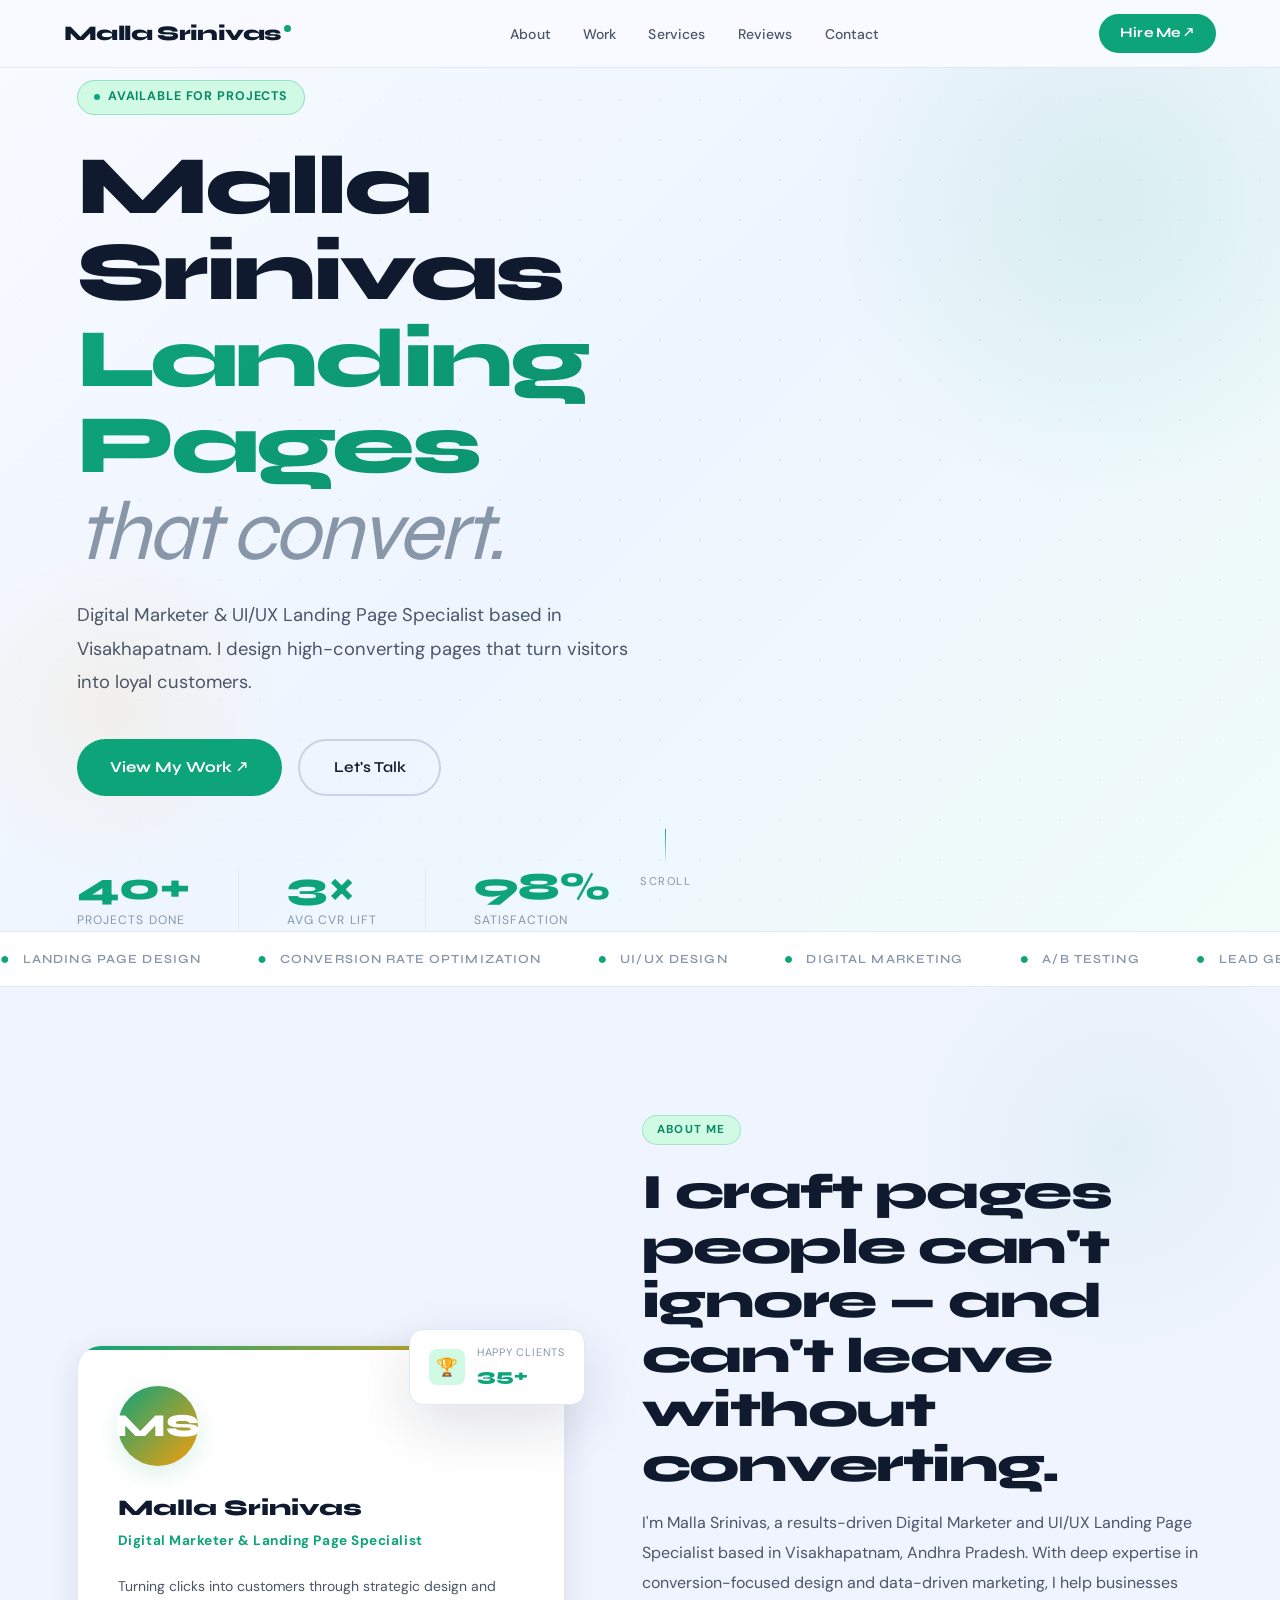
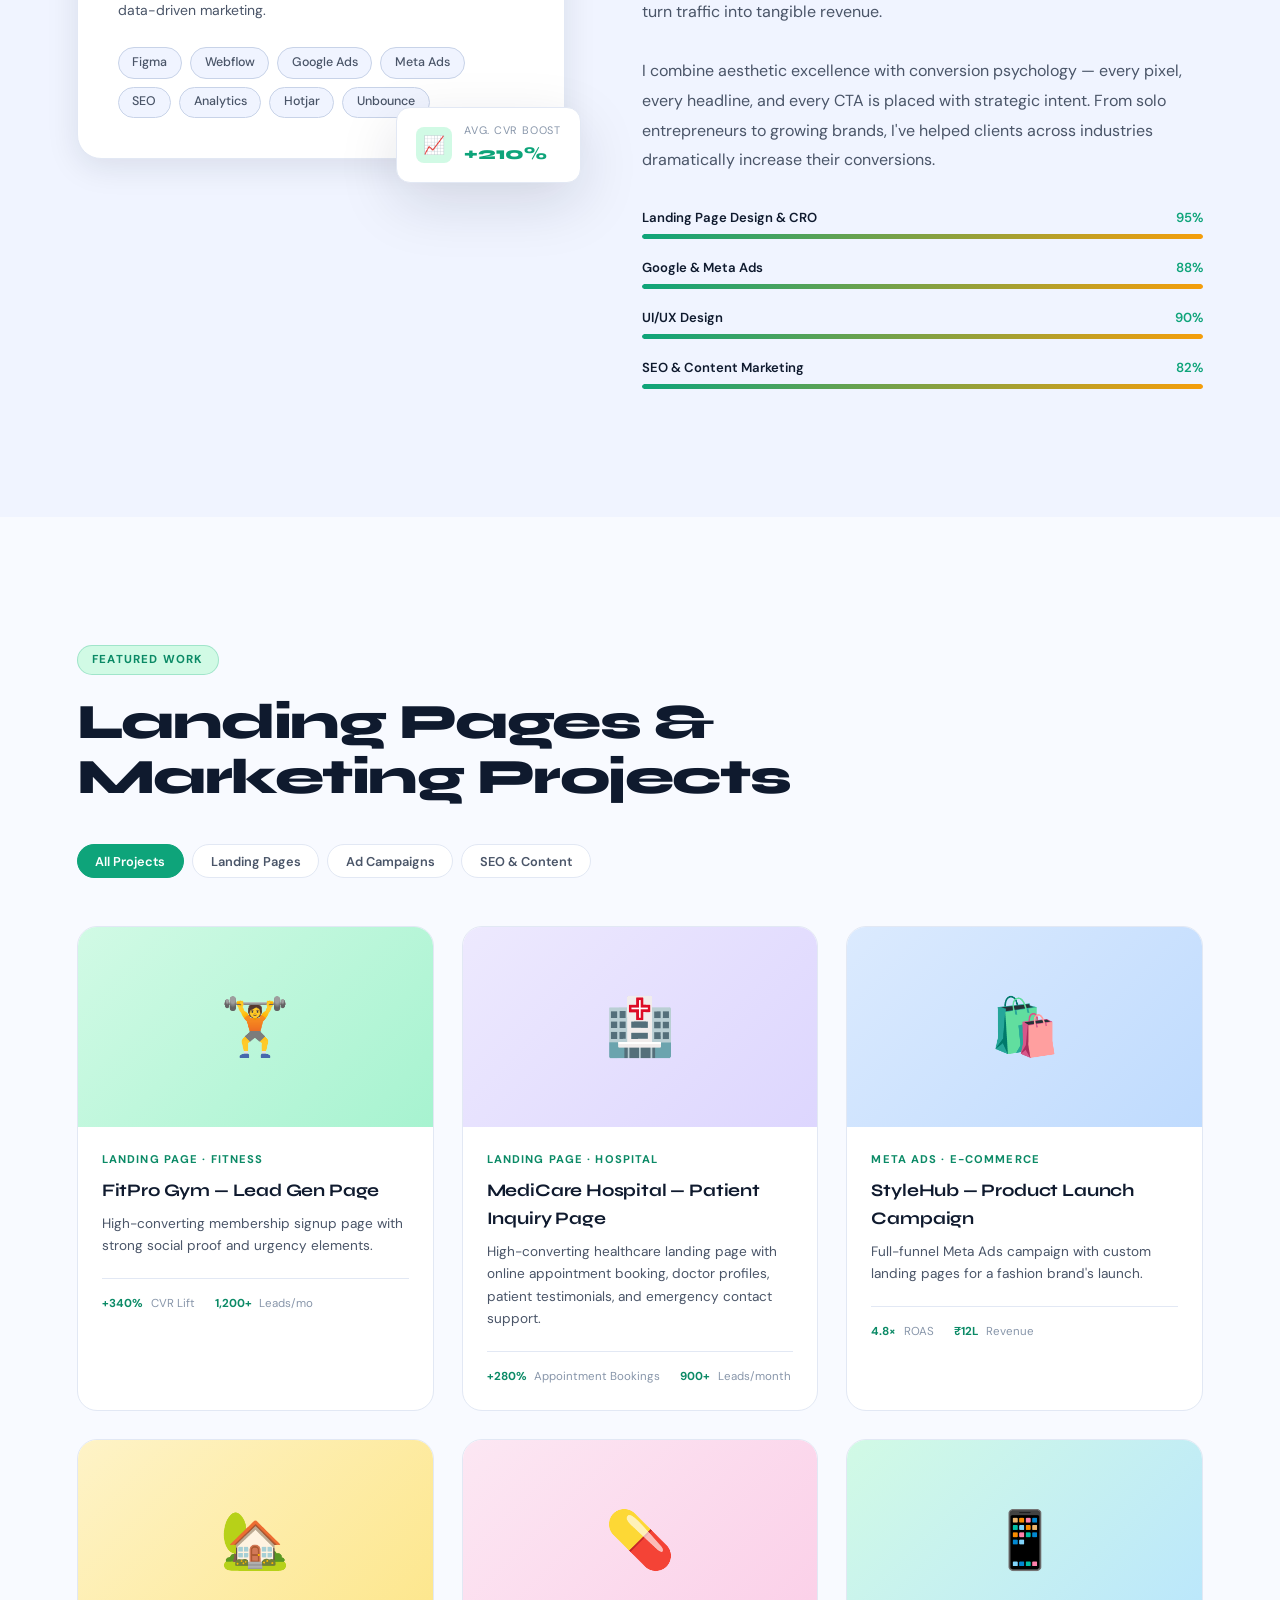
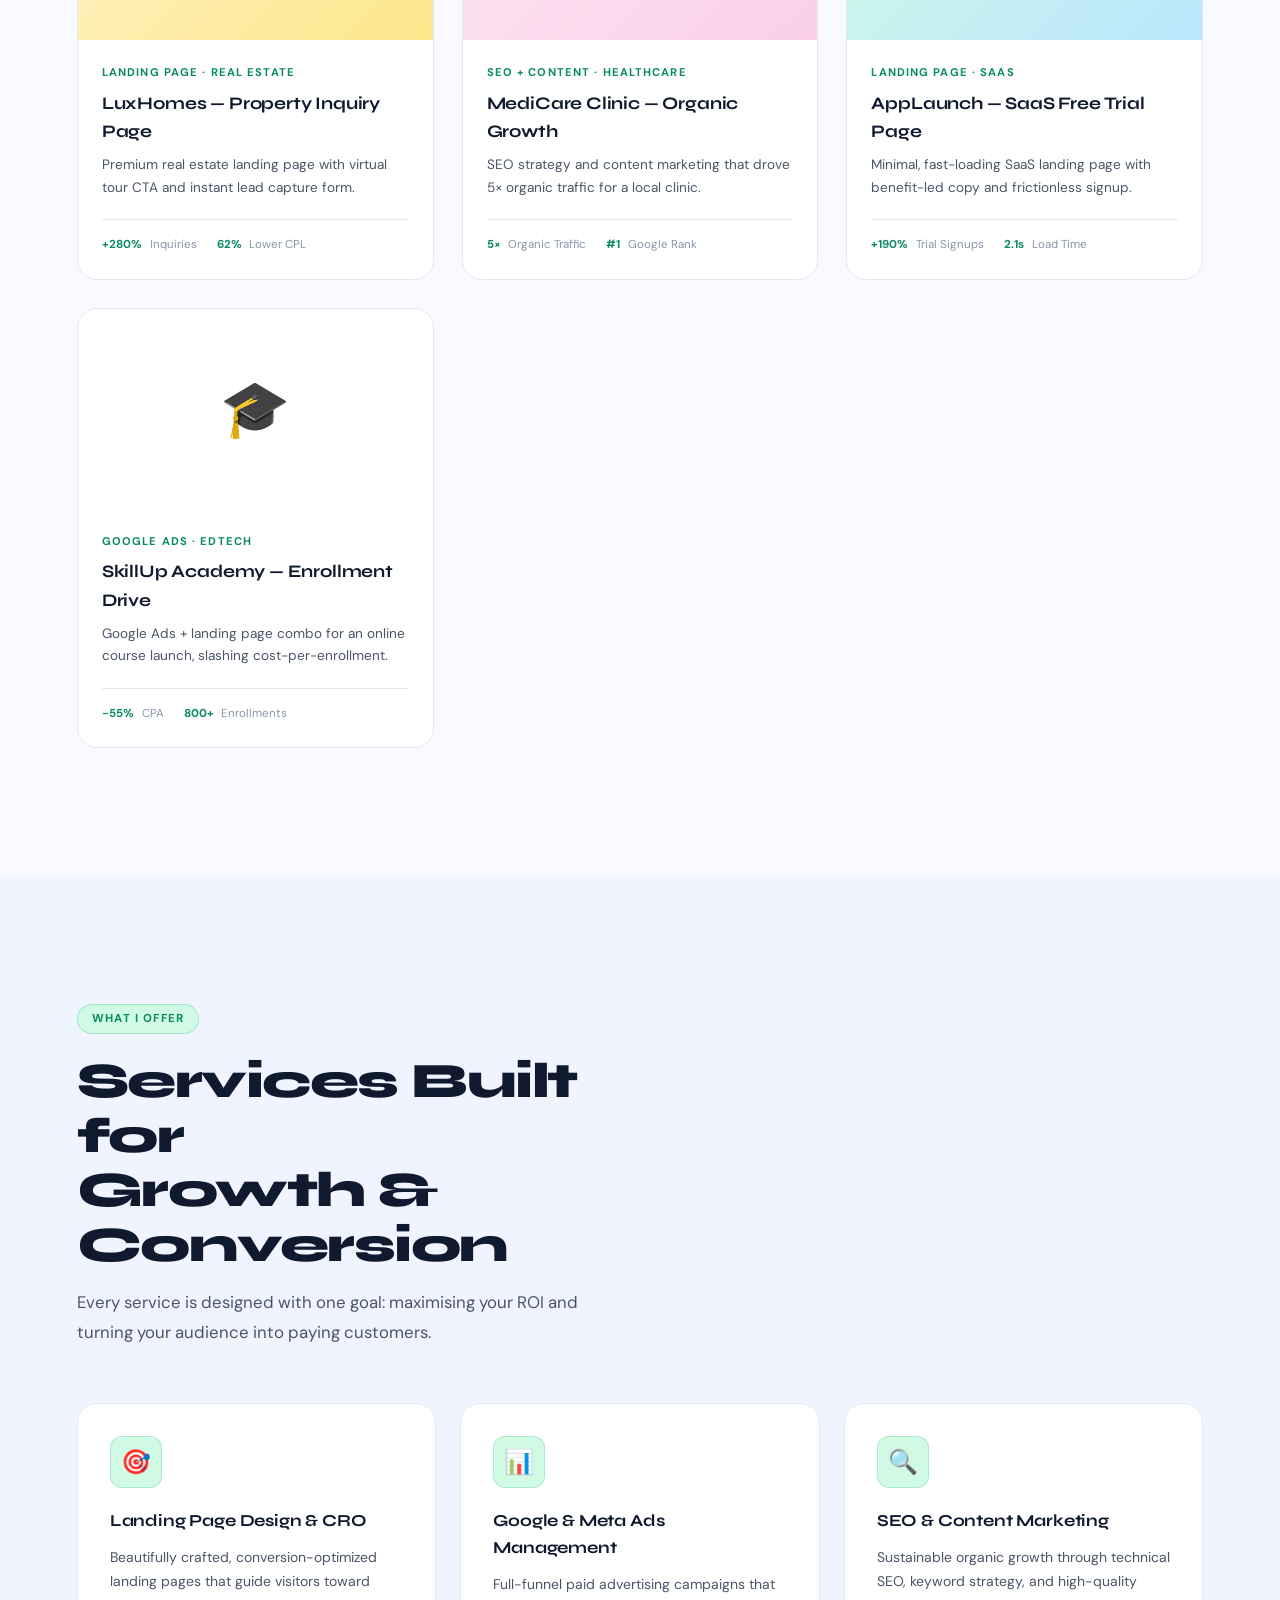
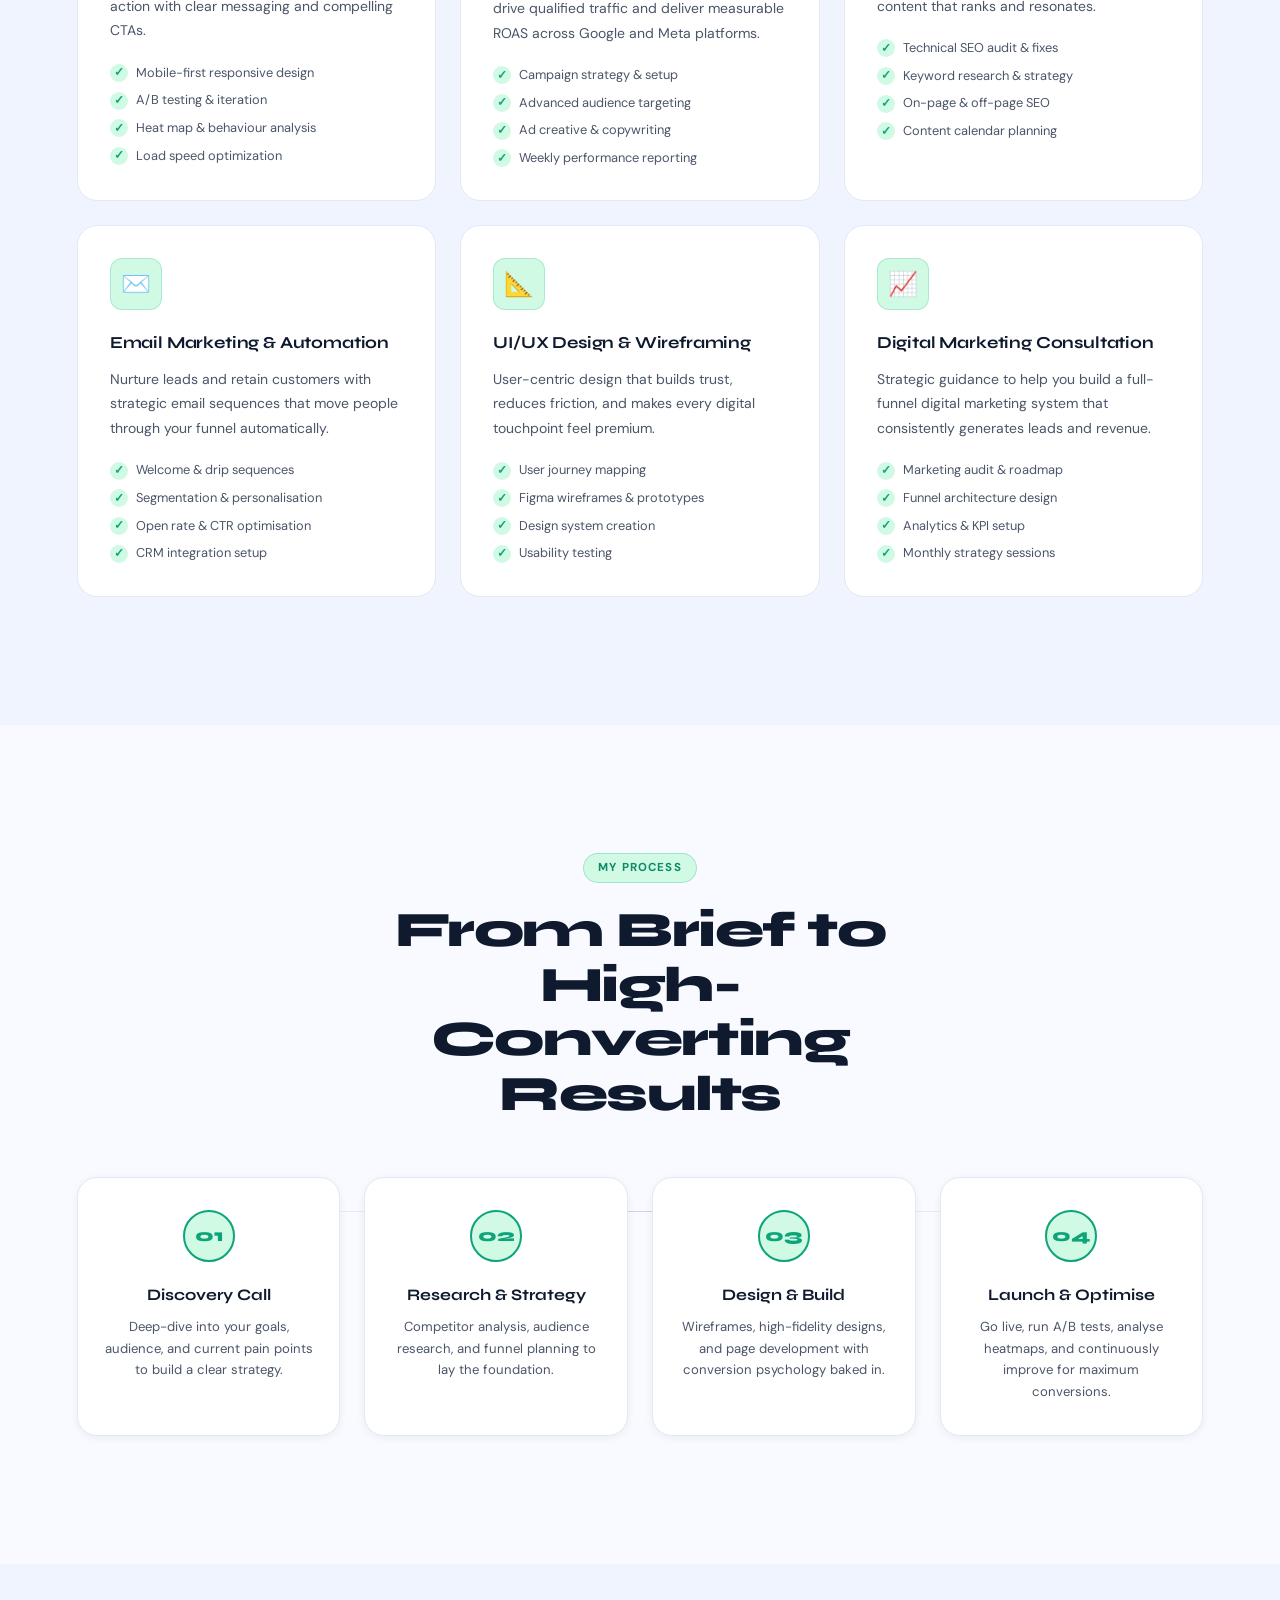
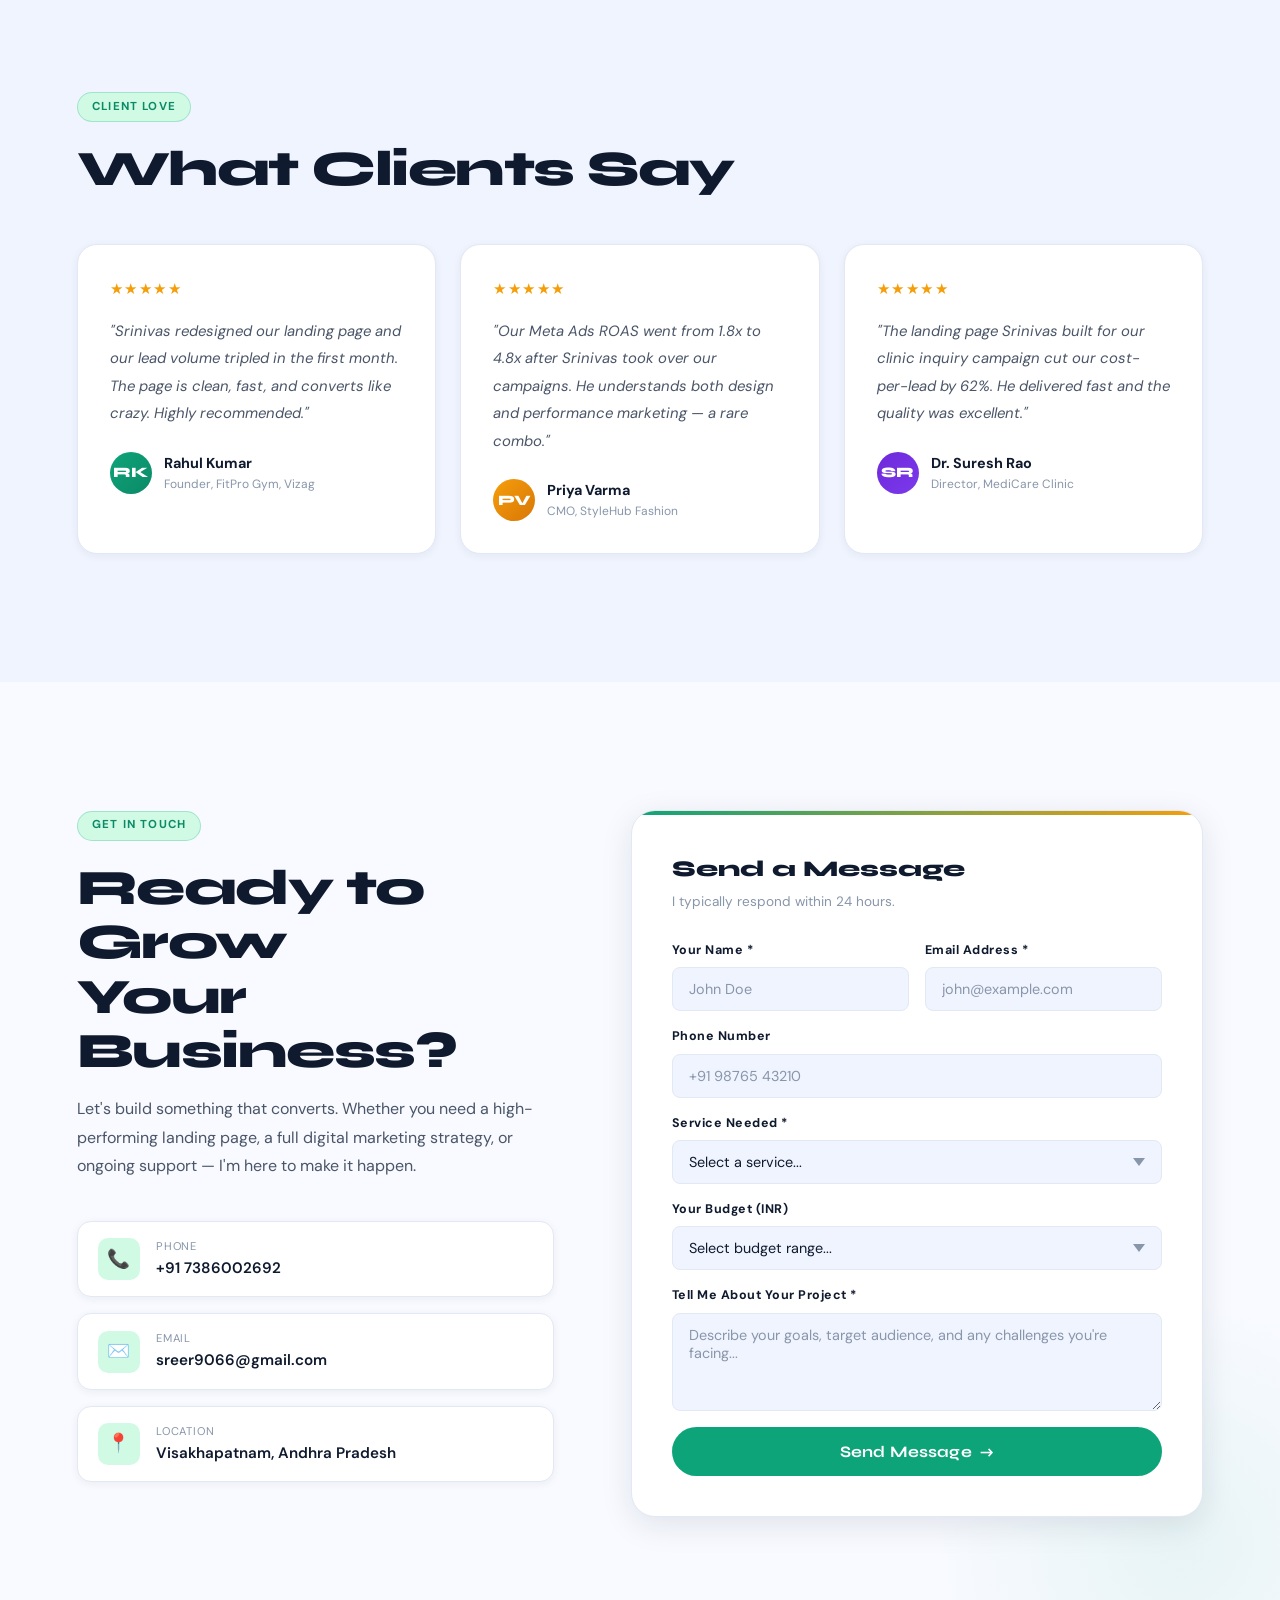
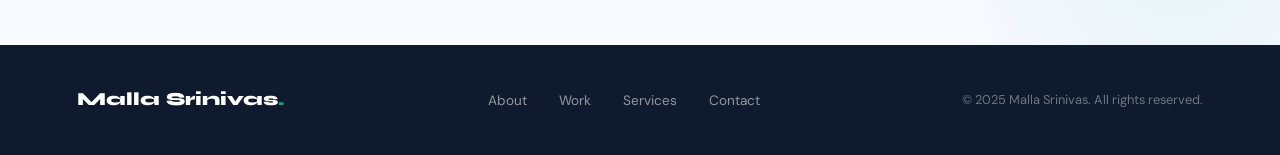
==== commit 8aa63199: "Update light theme index.html" ====
--- a/index.html
+++ b/index.html
@@ -1,989 +1,2526 @@
-<!DOCTYPE html>
+<!doctype html>
 <html lang="en">
-<head>
-<meta charset="UTF-8">
-<meta name="viewport" content="width=device-width, initial-scale=1.0">
-<title>Malla Srinivas — Digital Marketer &amp; Landing Page Specialist</title>
-<meta name="description" content="Malla Srinivas — Results-driven Digital Marketer and UI/UX Landing Page Specialist based in Visakhapatnam. High-converting landing pages &amp; digital marketing.">
-<link rel="preconnect" href="https://fonts.googleapis.com">
-<link href="https://fonts.googleapis.com/css2?family=Syne:wght@400;600;700;800&family=DM+Sans:ital,opsz,wght@0,9..40,300;0,9..40,400;0,9..40,500;0,9..40,600;1,9..40,400&display=swap" rel="stylesheet">
-<style>
-/* ═══════════════════════════════════════
+  <head>
+    <meta charset="UTF-8" />
+    <meta name="viewport" content="width=device-width, initial-scale=1.0" />
+    <title>
+      Malla Srinivas — Digital Marketer &amp; Landing Page Specialist
+    </title>
+    <meta
+      name="description"
+      content="Malla Srinivas — Results-driven Digital Marketer and UI/UX Landing Page Specialist based in Visakhapatnam. High-converting landing pages &amp; digital marketing."
+    />
+    <link rel="preconnect" href="https://fonts.googleapis.com" />
+    <link
+      href="https://fonts.googleapis.com/css2?family=Syne:wght@400;600;700;800&family=DM+Sans:ital,opsz,wght@0,9..40,300;0,9..40,400;0,9..40,500;0,9..40,600;1,9..40,400&display=swap"
+      rel="stylesheet"
+    />
+    <style>
+      /* ═══════════════════════════════════════
    LIGHT THEME TOKENS
 ═══════════════════════════════════════ */
-:root {
-  /* Backgrounds */
-  --bg:       #f8faff;
-  --bg2:      #f0f4ff;
-  --surface:  #ffffff;
-  --surface2: #f4f7ff;
-
-  /* Borders */
-  --border:   #e2e8f4;
-  --border2:  #c8d3e8;
-
-  /* Brand */
-  --accent:   #0ea47a;
-  --accent2:  #0b8a66;
-  --accent-lt:#d1fae5;
-  --accent-glow: rgba(14,164,122,0.15);
-  --accent-glow2: rgba(14,164,122,0.07);
-  --gold:     #f59e0b;
-  --gold-lt:  #fef3c7;
-
-  /* Text */
-  --text:     #0f1a2e;
-  --text2:    #4a5568;
-  --text3:    #8896aa;
-
-  /* Shadows */
-  --shadow-sm: 0 2px 8px rgba(15,26,46,.06);
-  --shadow-md: 0 8px 32px rgba(15,26,46,.10);
-  --shadow-lg: 0 20px 60px rgba(15,26,46,.13);
-
-  --fd:'Syne',sans-serif;
-  --fb:'DM Sans',sans-serif;
-  --r:14px; --rs:8px; --navh:68px;
-}
-
-/* ═══ RESET ═══ */
-*,*::before,*::after{box-sizing:border-box;margin:0;padding:0}
-html{scroll-behavior:smooth}
-body{background:var(--bg);color:var(--text);font-family:var(--fb);font-size:16px;line-height:1.6;overflow-x:hidden}
-
-/* ═══════════════════════════════════════
+      :root {
+        /* Backgrounds */
+        --bg: #f8faff;
+        --bg2: #f0f4ff;
+        --surface: #ffffff;
+        --surface2: #f4f7ff;
+
+        /* Borders */
+        --border: #e2e8f4;
+        --border2: #c8d3e8;
+
+        /* Brand */
+        --accent: #0ea47a;
+        --accent2: #0b8a66;
+        --accent-lt: #d1fae5;
+        --accent-glow: rgba(14, 164, 122, 0.15);
+        --accent-glow2: rgba(14, 164, 122, 0.07);
+        --gold: #f59e0b;
+        --gold-lt: #fef3c7;
+
+        /* Text */
+        --text: #0f1a2e;
+        --text2: #4a5568;
+        --text3: #8896aa;
+
+        /* Shadows */
+        --shadow-sm: 0 2px 8px rgba(15, 26, 46, 0.06);
+        --shadow-md: 0 8px 32px rgba(15, 26, 46, 0.1);
+        --shadow-lg: 0 20px 60px rgba(15, 26, 46, 0.13);
+
+        --fd: "Syne", sans-serif;
+        --fb: "DM Sans", sans-serif;
+        --r: 14px;
+        --rs: 8px;
+        --navh: 68px;
+      }
+
+      /* ═══ RESET ═══ */
+      *,
+      *::before,
+      *::after {
+        box-sizing: border-box;
+        margin: 0;
+        padding: 0;
+      }
+      html {
+        scroll-behavior: smooth;
+      }
+      body {
+        background: var(--bg);
+        color: var(--text);
+        font-family: var(--fb);
+        font-size: 16px;
+        line-height: 1.6;
+        overflow-x: hidden;
+      }
+
+      /* ═══════════════════════════════════════
    NAVBAR
 ═══════════════════════════════════════ */
-nav {
-  position:fixed;top:0;left:0;right:0;z-index:1000;
-  height:var(--navh);
-  background:rgba(248,250,255,0.95);
-  backdrop-filter:blur(20px);-webkit-backdrop-filter:blur(20px);
-  border-bottom:1px solid var(--border);
-  display:flex;align-items:center;justify-content:space-between;
-  padding:0 clamp(1.25rem,5vw,4rem);
-  transition:background .3s, box-shadow .3s;
-}
-nav.scrolled{background:#fff;box-shadow:var(--shadow-sm)}
-
-.nav-logo{
-  font-family:var(--fd);font-size:1.3rem;font-weight:800;
-  letter-spacing:-.03em;color:var(--text);text-decoration:none;
-  z-index:1001;position:relative;display:flex;align-items:center;gap:2px;
-}
-.nav-logo .dot{
-  width:7px;height:7px;background:var(--accent);border-radius:50%;
-  display:inline-block;margin-left:1px;margin-bottom:10px;
-  animation:pulse 2.5s ease infinite;
-}
-
-.nav-links{display:flex;gap:2rem;list-style:none}
-.nav-links a{
-  color:var(--text2);text-decoration:none;font-size:.875rem;font-weight:500;
-  letter-spacing:.01em;transition:color .2s;position:relative;padding-bottom:2px;
-}
-.nav-links a::after{
-  content:'';position:absolute;bottom:-2px;left:0;right:0;height:2px;
-  background:var(--accent);transform:scaleX(0);transform-origin:left;transition:transform .25s;
-}
-.nav-links a:hover,.nav-links a.active{color:var(--accent)}
-.nav-links a:hover::after,.nav-links a.active::after{transform:scaleX(1)}
-
-.nav-cta{
-  background:var(--accent);color:#fff;padding:.5rem 1.35rem;border-radius:50px;
-  font-size:.875rem;font-weight:700;text-decoration:none;font-family:var(--fd);
-  transition:transform .2s,box-shadow .2s,background .2s;
-  z-index:1001;position:relative;letter-spacing:.01em;
-}
-.nav-cta:hover{transform:translateY(-1px);box-shadow:0 8px 24px var(--accent-glow);background:var(--accent2)}
-
-/* HAMBURGER */
-.nav-hamburger{
-  display:none;cursor:pointer;flex-direction:column;justify-content:center;gap:5px;
-  width:40px;height:40px;background:var(--surface2);border:1px solid var(--border);
-  border-radius:10px;padding:8px;z-index:1001;position:relative;
-}
-.nav-hamburger span{
-  display:block;width:22px;height:2px;background:var(--text);border-radius:2px;
-  transition:transform .35s ease,opacity .25s ease,background .2s;transform-origin:center;
-}
-.nav-hamburger.open{background:var(--accent-lt);border-color:var(--accent)}
-.nav-hamburger.open span{background:var(--accent)}
-.nav-hamburger.open span:nth-child(1){transform:translateY(7px) rotate(45deg)}
-.nav-hamburger.open span:nth-child(2){opacity:0;transform:scaleX(0)}
-.nav-hamburger.open span:nth-child(3){transform:translateY(-7px) rotate(-45deg)}
-
-/* MOBILE DRAWER — white background, fully visible */
-.mobile-menu{
-  display:none;flex-direction:column;
-  position:fixed;top:var(--navh);left:0;right:0;z-index:998;
-  background:#ffffff;
-  border-bottom:2px solid var(--border);
-  box-shadow:0 8px 40px rgba(15,26,46,.12);
-  opacity:0;transform:translateY(-6px);
-  transition:opacity .28s ease,transform .28s ease;
-  pointer-events:none;
-}
-.mobile-menu.open{
-  display:flex;opacity:1;transform:translateY(0);pointer-events:all;
-}
-.mobile-menu a{
-  color:var(--text2);text-decoration:none;font-size:1rem;font-weight:500;
-  padding:1rem 1.75rem;border-bottom:1px solid var(--border);
-  transition:color .15s,background .15s,padding-left .2s;display:block;
-}
-.mobile-menu a:hover{color:var(--accent);background:var(--accent-lt);padding-left:2.25rem}
-.mobile-menu a:last-of-type{border-bottom:none}
-.mobile-menu .m-cta{
-  margin:1rem 1.5rem 1.25rem;background:var(--accent);color:#fff !important;
-  border-radius:12px;text-align:center;font-family:var(--fd);font-weight:700;
-  padding:.9rem 1.5rem;font-size:.95rem;border-bottom:none !important;
-  transition:background .2s !important;
-}
-.mobile-menu .m-cta:hover{background:var(--accent2) !important;padding-left:1.5rem !important}
-
-/* ═══════════════════════════════════════
+      nav {
+        position: fixed;
+        top: 0;
+        left: 0;
+        right: 0;
+        z-index: 1000;
+        height: var(--navh);
+        background: rgba(248, 250, 255, 0.95);
+        backdrop-filter: blur(20px);
+        -webkit-backdrop-filter: blur(20px);
+        border-bottom: 1px solid var(--border);
+        display: flex;
+        align-items: center;
+        justify-content: space-between;
+        padding: 0 clamp(1.25rem, 5vw, 4rem);
+        transition:
+          background 0.3s,
+          box-shadow 0.3s;
+      }
+      nav.scrolled {
+        background: #fff;
+        box-shadow: var(--shadow-sm);
+      }
+
+      .nav-logo {
+        font-family: var(--fd);
+        font-size: 1.3rem;
+        font-weight: 800;
+        letter-spacing: -0.03em;
+        color: var(--text);
+        text-decoration: none;
+        z-index: 1001;
+        position: relative;
+        display: flex;
+        align-items: center;
+        gap: 2px;
+      }
+      .nav-logo .dot {
+        width: 7px;
+        height: 7px;
+        background: var(--accent);
+        border-radius: 50%;
+        display: inline-block;
+        margin-left: 1px;
+        margin-bottom: 10px;
+        animation: pulse 2.5s ease infinite;
+      }
+
+      .nav-links {
+        display: flex;
+        gap: 2rem;
+        list-style: none;
+      }
+      .nav-links a {
+        color: var(--text2);
+        text-decoration: none;
+        font-size: 0.875rem;
+        font-weight: 500;
+        letter-spacing: 0.01em;
+        transition: color 0.2s;
+        position: relative;
+        padding-bottom: 2px;
+      }
+      .nav-links a::after {
+        content: "";
+        position: absolute;
+        bottom: -2px;
+        left: 0;
+        right: 0;
+        height: 2px;
+        background: var(--accent);
+        transform: scaleX(0);
+        transform-origin: left;
+        transition: transform 0.25s;
+      }
+      .nav-links a:hover,
+      .nav-links a.active {
+        color: var(--accent);
+      }
+      .nav-links a:hover::after,
+      .nav-links a.active::after {
+        transform: scaleX(1);
+      }
+
+      .nav-cta {
+        background: var(--accent);
+        color: #fff;
+        padding: 0.5rem 1.35rem;
+        border-radius: 50px;
+        font-size: 0.875rem;
+        font-weight: 700;
+        text-decoration: none;
+        font-family: var(--fd);
+        transition:
+          transform 0.2s,
+          box-shadow 0.2s,
+          background 0.2s;
+        z-index: 1001;
+        position: relative;
+        letter-spacing: 0.01em;
+      }
+      .nav-cta:hover {
+        transform: translateY(-1px);
+        box-shadow: 0 8px 24px var(--accent-glow);
+        background: var(--accent2);
+      }
+
+      /* HAMBURGER */
+      .nav-hamburger {
+        display: none;
+        cursor: pointer;
+        flex-direction: column;
+        justify-content: center;
+        gap: 5px;
+        width: 40px;
+        height: 40px;
+        background: var(--surface2);
+        border: 1px solid var(--border);
+        border-radius: 10px;
+        padding: 8px;
+        z-index: 1001;
+        position: relative;
+      }
+      .nav-hamburger span {
+        display: block;
+        width: 22px;
+        height: 2px;
+        background: var(--text);
+        border-radius: 2px;
+        transition:
+          transform 0.35s ease,
+          opacity 0.25s ease,
+          background 0.2s;
+        transform-origin: center;
+      }
+      .nav-hamburger.open {
+        background: var(--accent-lt);
+        border-color: var(--accent);
+      }
+      .nav-hamburger.open span {
+        background: var(--accent);
+      }
+      .nav-hamburger.open span:nth-child(1) {
+        transform: translateY(7px) rotate(45deg);
+      }
+      .nav-hamburger.open span:nth-child(2) {
+        opacity: 0;
+        transform: scaleX(0);
+      }
+      .nav-hamburger.open span:nth-child(3) {
+        transform: translateY(-7px) rotate(-45deg);
+      }
+
+      /* MOBILE DRAWER — white background, fully visible */
+      .mobile-menu {
+        display: none;
+        flex-direction: column;
+        position: fixed;
+        top: var(--navh);
+        left: 0;
+        right: 0;
+        z-index: 998;
+        background: #ffffff;
+        border-bottom: 2px solid var(--border);
+        box-shadow: 0 8px 40px rgba(15, 26, 46, 0.12);
+        opacity: 0;
+        transform: translateY(-6px);
+        transition:
+          opacity 0.28s ease,
+          transform 0.28s ease;
+        pointer-events: none;
+      }
+      .mobile-menu.open {
+        display: flex;
+        opacity: 1;
+        transform: translateY(0);
+        pointer-events: all;
+      }
+      .mobile-menu a {
+        color: var(--text2);
+        text-decoration: none;
+        font-size: 1rem;
+        font-weight: 500;
+        padding: 1rem 1.75rem;
+        border-bottom: 1px solid var(--border);
+        transition:
+          color 0.15s,
+          background 0.15s,
+          padding-left 0.2s;
+        display: block;
+      }
+      .mobile-menu a:hover {
+        color: var(--accent);
+        background: var(--accent-lt);
+        padding-left: 2.25rem;
+      }
+      .mobile-menu a:last-of-type {
+        border-bottom: none;
+      }
+      .mobile-menu .m-cta {
+        margin: 1rem 1.5rem 1.25rem;
+        background: var(--accent);
+        color: #fff !important;
+        border-radius: 12px;
+        text-align: center;
+        font-family: var(--fd);
+        font-weight: 700;
+        padding: 0.9rem 1.5rem;
+        font-size: 0.95rem;
+        border-bottom: none !important;
+        transition: background 0.2s !important;
+      }
+      .mobile-menu .m-cta:hover {
+        background: var(--accent2) !important;
+        padding-left: 1.5rem !important;
+      }
+
+      /* ═══════════════════════════════════════
    HERO
 ═══════════════════════════════════════ */
-#hero{
-  position:relative;min-height:100vh;display:flex;align-items:center;
-  padding:0 clamp(1.5rem,6vw,8rem);overflow:hidden;
-  background:linear-gradient(135deg,#f8faff 0%,#eef5ff 50%,#f0fdf8 100%);
-}
-.hero-bg-dots{
-  position:absolute;inset:0;z-index:0;
-  background-image:radial-gradient(circle,rgba(14,164,122,.12) 1.5px,transparent 1.5px);
-  background-size:40px 40px;
-  mask-image:radial-gradient(ellipse 80% 80% at 60% 50%,black 20%,transparent 90%);
-  -webkit-mask-image:radial-gradient(ellipse 80% 80% at 60% 50%,black 20%,transparent 90%);
-}
-.hero-blob{
-  position:absolute;width:600px;height:600px;border-radius:50%;
-  background:radial-gradient(circle,rgba(14,164,122,.10) 0%,transparent 70%);
-  top:-10%;right:-10%;pointer-events:none;
-}
-.hero-blob2{
-  position:absolute;width:350px;height:350px;border-radius:50%;
-  background:radial-gradient(circle,rgba(245,158,11,.08) 0%,transparent 70%);
-  bottom:5%;left:-5%;pointer-events:none;
-}
-.hero-content{position:relative;z-index:1;max-width:800px;padding-top:80px}
-
-.hero-badge{
-  display:inline-flex;align-items:center;gap:.5rem;
-  background:var(--accent-lt);border:1.5px solid rgba(14,164,122,.3);
-  color:var(--accent2);padding:.4rem 1rem;border-radius:50px;
-  font-size:.78rem;font-weight:700;letter-spacing:.07em;text-transform:uppercase;
-  margin-bottom:1.75rem;animation:fadeUp .6s ease both;
-}
-.hero-badge::before{content:'';width:6px;height:6px;background:var(--accent);border-radius:50%;animation:pulse 2s infinite}
-
-.hero-title{
-  font-family:var(--fd);font-size:clamp(2.6rem,6.5vw,5.4rem);font-weight:800;
-  line-height:1.04;letter-spacing:-.035em;margin-bottom:1.5rem;
-  color:var(--text);animation:fadeUp .6s .1s ease both;
-}
-.hero-title .l2{
-  color:var(--accent);display:inline-block;
-  background:linear-gradient(135deg,#0ea47a,#0b8a66);
-  -webkit-background-clip:text;-webkit-text-fill-color:transparent;background-clip:text;
-}
-.hero-title .l3{color:var(--text3);font-weight:400;font-style:italic}
-
-.hero-desc{
-  font-size:clamp(1rem,1.5vw,1.15rem);color:var(--text2);
-  max-width:560px;margin-bottom:2.5rem;line-height:1.8;
-  animation:fadeUp .6s .2s ease both;
-}
-.hero-actions{display:flex;gap:1rem;flex-wrap:wrap;animation:fadeUp .6s .3s ease both}
-
-.btn-p{
-  background:var(--accent);color:#fff;padding:.9rem 2.1rem;border-radius:50px;
-  font-size:.95rem;font-weight:700;text-decoration:none;font-family:var(--fd);
-  transition:transform .2s,box-shadow .2s,background .2s;
-  display:inline-flex;align-items:center;gap:.5rem;
-}
-.btn-p:hover{transform:translateY(-2px);box-shadow:0 12px 32px var(--accent-glow);background:var(--accent2)}
-.btn-s{
-  background:transparent;color:var(--text);padding:.9rem 2.1rem;border-radius:50px;
-  border:2px solid var(--border2);font-size:.95rem;font-weight:600;text-decoration:none;
-  font-family:var(--fd);transition:border-color .2s,color .2s,background .2s;
-}
-.btn-s:hover{border-color:var(--accent);color:var(--accent);background:var(--accent-lt)}
-
-.hero-stats{display:flex;gap:3rem;margin-top:4.5rem;animation:fadeUp .6s .4s ease both}
-.stat-num{font-family:var(--fd);font-size:2.4rem;font-weight:800;color:var(--accent);line-height:1}
-.stat-label{font-size:.76rem;color:var(--text3);text-transform:uppercase;letter-spacing:.09em;margin-top:.3rem}
-.stat-divider{width:1px;background:var(--border);align-self:stretch;opacity:.7}
-
-.hero-scroll{
-  position:absolute;bottom:2.5rem;left:50%;transform:translateX(-50%);
-  display:flex;flex-direction:column;align-items:center;gap:.5rem;
-  color:var(--text3);font-size:.7rem;letter-spacing:.14em;text-transform:uppercase;
-  animation:fadeUp .6s .7s ease both;
-}
-.hero-scroll-line{width:1px;height:36px;background:linear-gradient(to bottom,var(--accent),transparent);animation:scrollLine 2s ease-in-out infinite}
-
-/* ═══════════════════════════════════════
+      #hero {
+        position: relative;
+        min-height: 100vh;
+        display: flex;
+        align-items: center;
+        padding: 0 clamp(1.5rem, 6vw, 8rem);
+        overflow: hidden;
+        background: linear-gradient(
+          135deg,
+          #f8faff 0%,
+          #eef5ff 50%,
+          #f0fdf8 100%
+        );
+      }
+      .hero-bg-dots {
+        position: absolute;
+        inset: 0;
+        z-index: 0;
+        background-image: radial-gradient(
+          circle,
+          rgba(14, 164, 122, 0.12) 1.5px,
+          transparent 1.5px
+        );
+        background-size: 40px 40px;
+        mask-image: radial-gradient(
+          ellipse 80% 80% at 60% 50%,
+          black 20%,
+          transparent 90%
+        );
+        -webkit-mask-image: radial-gradient(
+          ellipse 80% 80% at 60% 50%,
+          black 20%,
+          transparent 90%
+        );
+      }
+      .hero-blob {
+        position: absolute;
+        width: 600px;
+        height: 600px;
+        border-radius: 50%;
+        background: radial-gradient(
+          circle,
+          rgba(14, 164, 122, 0.1) 0%,
+          transparent 70%
+        );
+        top: -10%;
+        right: -10%;
+        pointer-events: none;
+      }
+      .hero-blob2 {
+        position: absolute;
+        width: 350px;
+        height: 350px;
+        border-radius: 50%;
+        background: radial-gradient(
+          circle,
+          rgba(245, 158, 11, 0.08) 0%,
+          transparent 70%
+        );
+        bottom: 5%;
+        left: -5%;
+        pointer-events: none;
+      }
+      .hero-content {
+        position: relative;
+        z-index: 1;
+        max-width: 800px;
+        padding-top: 80px;
+      }
+
+      .hero-badge {
+        display: inline-flex;
+        align-items: center;
+        gap: 0.5rem;
+        background: var(--accent-lt);
+        border: 1.5px solid rgba(14, 164, 122, 0.3);
+        color: var(--accent2);
+        padding: 0.4rem 1rem;
+        border-radius: 50px;
+        font-size: 0.78rem;
+        font-weight: 700;
+        letter-spacing: 0.07em;
+        text-transform: uppercase;
+        margin-bottom: 1.75rem;
+        animation: fadeUp 0.6s ease both;
+      }
+      .hero-badge::before {
+        content: "";
+        width: 6px;
+        height: 6px;
+        background: var(--accent);
+        border-radius: 50%;
+        animation: pulse 2s infinite;
+      }
+
+      .hero-title {
+        font-family: var(--fd);
+        font-size: clamp(2.6rem, 6.5vw, 5.4rem);
+        font-weight: 800;
+        line-height: 1.04;
+        letter-spacing: -0.035em;
+        margin-bottom: 1.5rem;
+        color: var(--text);
+        animation: fadeUp 0.6s 0.1s ease both;
+      }
+      .hero-title .l2 {
+        color: var(--accent);
+        display: inline-block;
+        background: linear-gradient(135deg, #0ea47a, #0b8a66);
+        -webkit-background-clip: text;
+        -webkit-text-fill-color: transparent;
+        background-clip: text;
+      }
+      .hero-title .l3 {
+        color: var(--text3);
+        font-weight: 400;
+        font-style: italic;
+      }
+
+      .hero-desc {
+        font-size: clamp(1rem, 1.5vw, 1.15rem);
+        color: var(--text2);
+        max-width: 560px;
+        margin-bottom: 2.5rem;
+        line-height: 1.8;
+        animation: fadeUp 0.6s 0.2s ease both;
+      }
+      .hero-actions {
+        display: flex;
+        gap: 1rem;
+        flex-wrap: wrap;
+        animation: fadeUp 0.6s 0.3s ease both;
+      }
+
+      .btn-p {
+        background: var(--accent);
+        color: #fff;
+        padding: 0.9rem 2.1rem;
+        border-radius: 50px;
+        font-size: 0.95rem;
+        font-weight: 700;
+        text-decoration: none;
+        font-family: var(--fd);
+        transition:
+          transform 0.2s,
+          box-shadow 0.2s,
+          background 0.2s;
+        display: inline-flex;
+        align-items: center;
+        gap: 0.5rem;
+      }
+      .btn-p:hover {
+        transform: translateY(-2px);
+        box-shadow: 0 12px 32px var(--accent-glow);
+        background: var(--accent2);
+      }
+      .btn-s {
+        background: transparent;
+        color: var(--text);
+        padding: 0.9rem 2.1rem;
+        border-radius: 50px;
+        border: 2px solid var(--border2);
+        font-size: 0.95rem;
+        font-weight: 600;
+        text-decoration: none;
+        font-family: var(--fd);
+        transition:
+          border-color 0.2s,
+          color 0.2s,
+          background 0.2s;
+      }
+      .btn-s:hover {
+        border-color: var(--accent);
+        color: var(--accent);
+        background: var(--accent-lt);
+      }
+
+      .hero-stats {
+        display: flex;
+        gap: 3rem;
+        margin-top: 4.5rem;
+        animation: fadeUp 0.6s 0.4s ease both;
+      }
+      .stat-num {
+        font-family: var(--fd);
+        font-size: 2.4rem;
+        font-weight: 800;
+        color: var(--accent);
+        line-height: 1;
+      }
+      .stat-label {
+        font-size: 0.76rem;
+        color: var(--text3);
+        text-transform: uppercase;
+        letter-spacing: 0.09em;
+        margin-top: 0.3rem;
+      }
+      .stat-divider {
+        width: 1px;
+        background: var(--border);
+        align-self: stretch;
+        opacity: 0.7;
+      }
+
+      .hero-scroll {
+        position: absolute;
+        bottom: 2.5rem;
+        left: 50%;
+        transform: translateX(-50%);
+        display: flex;
+        flex-direction: column;
+        align-items: center;
+        gap: 0.5rem;
+        color: var(--text3);
+        font-size: 0.7rem;
+        letter-spacing: 0.14em;
+        text-transform: uppercase;
+        animation: fadeUp 0.6s 0.7s ease both;
+      }
+      .hero-scroll-line {
+        width: 1px;
+        height: 36px;
+        background: linear-gradient(to bottom, var(--accent), transparent);
+        animation: scrollLine 2s ease-in-out infinite;
+      }
+
+      /* ═══════════════════════════════════════
    TICKER
 ═══════════════════════════════════════ */
-.ticker-wrap{
-  overflow:hidden;border-top:1px solid var(--border);border-bottom:1px solid var(--border);
-  padding:.9rem 0;background:var(--surface);position:relative;z-index:1;
-}
-.ticker{display:flex;gap:3.5rem;animation:ticker 25s linear infinite;width:max-content;white-space:nowrap}
-.ticker-item{
-  display:flex;align-items:center;gap:.75rem;font-family:var(--fd);font-size:.78rem;
-  font-weight:600;letter-spacing:.09em;text-transform:uppercase;color:var(--text3);
-}
-.ticker-item .dot{color:var(--accent);font-size:1rem}
-
-/* ═══════════════════════════════════════
+      .ticker-wrap {
+        overflow: hidden;
+        border-top: 1px solid var(--border);
+        border-bottom: 1px solid var(--border);
+        padding: 0.9rem 0;
+        background: var(--surface);
+        position: relative;
+        z-index: 1;
+      }
+      .ticker {
+        display: flex;
+        gap: 3.5rem;
+        animation: ticker 25s linear infinite;
+        width: max-content;
+        white-space: nowrap;
+      }
+      .ticker-item {
+        display: flex;
+        align-items: center;
+        gap: 0.75rem;
+        font-family: var(--fd);
+        font-size: 0.78rem;
+        font-weight: 600;
+        letter-spacing: 0.09em;
+        text-transform: uppercase;
+        color: var(--text3);
+      }
+      .ticker-item .dot {
+        color: var(--accent);
+        font-size: 1rem;
+      }
+
+      /* ═══════════════════════════════════════
    SECTION COMMONS
 ═══════════════════════════════════════ */
-section{padding:clamp(5rem,10vw,9rem) clamp(1.5rem,6vw,8rem);position:relative;z-index:1}
-.stag{
-  display:inline-block;background:var(--accent-lt);border:1.5px solid rgba(14,164,122,.25);
-  color:var(--accent2);padding:.3rem .9rem;border-radius:50px;
-  font-size:.72rem;font-weight:700;letter-spacing:.1em;text-transform:uppercase;margin-bottom:1.25rem;
-}
-.stitle{font-family:var(--fd);font-size:clamp(2rem,4vw,3.1rem);font-weight:800;letter-spacing:-.03em;line-height:1.1;margin-bottom:1rem;color:var(--text)}
-.ssub{color:var(--text2);font-size:1.05rem;max-width:520px;line-height:1.75}
-
-/* ═══════════════════════════════════════
+      section {
+        padding: clamp(5rem, 10vw, 9rem) clamp(1.5rem, 6vw, 8rem);
+        position: relative;
+        z-index: 1;
+      }
+      .stag {
+        display: inline-block;
+        background: var(--accent-lt);
+        border: 1.5px solid rgba(14, 164, 122, 0.25);
+        color: var(--accent2);
+        padding: 0.3rem 0.9rem;
+        border-radius: 50px;
+        font-size: 0.72rem;
+        font-weight: 700;
+        letter-spacing: 0.1em;
+        text-transform: uppercase;
+        margin-bottom: 1.25rem;
+      }
+      .stitle {
+        font-family: var(--fd);
+        font-size: clamp(2rem, 4vw, 3.1rem);
+        font-weight: 800;
+        letter-spacing: -0.03em;
+        line-height: 1.1;
+        margin-bottom: 1rem;
+        color: var(--text);
+      }
+      .ssub {
+        color: var(--text2);
+        font-size: 1.05rem;
+        max-width: 520px;
+        line-height: 1.75;
+      }
+
+      /* ═══════════════════════════════════════
    ABOUT
 ═══════════════════════════════════════ */
-#about{background:var(--bg2);overflow:hidden}
-#about::before{
-  content:'';position:absolute;top:-80px;right:-80px;width:480px;height:480px;
-  border-radius:50%;background:radial-gradient(circle,rgba(14,164,122,.06) 0%,transparent 70%);
-  pointer-events:none;
-}
-.about-grid{display:grid;grid-template-columns:1fr 1.15fr;gap:clamp(3rem,6vw,7rem);align-items:center}
-.about-visual{position:relative}
-.about-card{
-  background:var(--surface);border:1.5px solid var(--border);border-radius:24px;
-  padding:2.5rem;position:relative;overflow:hidden;
-  box-shadow:var(--shadow-md);
-}
-.about-card::before{content:'';position:absolute;top:0;left:0;right:0;height:4px;background:linear-gradient(90deg,var(--accent),var(--gold))}
-.about-avatar{
-  width:80px;height:80px;background:linear-gradient(135deg,var(--accent),var(--gold));
-  border-radius:50%;display:flex;align-items:center;justify-content:center;
-  font-family:var(--fd);font-size:2rem;font-weight:800;color:#fff;margin-bottom:1.5rem;
-  box-shadow:0 8px 24px var(--accent-glow);
-}
-.about-name{font-family:var(--fd);font-size:1.4rem;font-weight:800;margin-bottom:.25rem;color:var(--text)}
-.about-role{color:var(--accent);font-size:.85rem;font-weight:700;letter-spacing:.04em;margin-bottom:1.5rem}
-.about-p{font-size:.875rem;color:var(--text2);line-height:1.7}
-.about-tags{display:flex;flex-wrap:wrap;gap:.5rem;margin-top:1.5rem}
-.about-tag{
-  background:var(--bg2);border:1px solid var(--border2);color:var(--text2);
-  padding:.3rem .85rem;border-radius:50px;font-size:.78rem;font-weight:500;
-}
-.about-floating{
-  position:absolute;background:var(--surface);border:1.5px solid var(--border);
-  border-radius:var(--r);padding:.9rem 1.2rem;display:flex;align-items:center;gap:.75rem;
-  box-shadow:var(--shadow-lg);
-}
-.about-floating.f1{bottom:-24px;right:-16px}
-.about-floating.f2{top:-16px;right:-20px}
-.f-icon{width:36px;height:36px;border-radius:8px;background:var(--accent-lt);display:flex;align-items:center;justify-content:center;font-size:1.1rem}
-.f-label{font-size:.68rem;color:var(--text3);text-transform:uppercase;letter-spacing:.07em}
-.f-val{font-family:var(--fd);font-size:1.1rem;font-weight:800;color:var(--accent)}
-.about-body{color:var(--text2);font-size:1rem;line-height:1.85;margin-bottom:2rem}
-.skill-bars{display:flex;flex-direction:column;gap:1.1rem}
-.sbh{display:flex;justify-content:space-between;font-size:.82rem;font-weight:600;margin-bottom:.4rem;color:var(--text)}
-.sbh span:last-child{color:var(--accent)}
-.sbt{height:5px;background:var(--border);border-radius:3px;overflow:hidden}
-.sbf{height:100%;border-radius:3px;background:linear-gradient(90deg,var(--accent),var(--gold));transform:scaleX(0);transform-origin:left;transition:transform 1.3s cubic-bezier(.4,0,.2,1)}
-.sbf.animate{transform:scaleX(1)}
-
-/* ═══════════════════════════════════════
+      #about {
+        background: var(--bg2);
+        overflow: hidden;
+      }
+      #about::before {
+        content: "";
+        position: absolute;
+        top: -80px;
+        right: -80px;
+        width: 480px;
+        height: 480px;
+        border-radius: 50%;
+        background: radial-gradient(
+          circle,
+          rgba(14, 164, 122, 0.06) 0%,
+          transparent 70%
+        );
+        pointer-events: none;
+      }
+      .about-grid {
+        display: grid;
+        grid-template-columns: 1fr 1.15fr;
+        gap: clamp(3rem, 6vw, 7rem);
+        align-items: center;
+      }
+      .about-visual {
+        position: relative;
+      }
+      .about-card {
+        background: var(--surface);
+        border: 1.5px solid var(--border);
+        border-radius: 24px;
+        padding: 2.5rem;
+        position: relative;
+        overflow: hidden;
+        box-shadow: var(--shadow-md);
+      }
+      .about-card::before {
+        content: "";
+        position: absolute;
+        top: 0;
+        left: 0;
+        right: 0;
+        height: 4px;
+        background: linear-gradient(90deg, var(--accent), var(--gold));
+      }
+      .about-avatar {
+        width: 80px;
+        height: 80px;
+        background: linear-gradient(135deg, var(--accent), var(--gold));
+        border-radius: 50%;
+        display: flex;
+        align-items: center;
+        justify-content: center;
+        font-family: var(--fd);
+        font-size: 2rem;
+        font-weight: 800;
+        color: #fff;
+        margin-bottom: 1.5rem;
+        box-shadow: 0 8px 24px var(--accent-glow);
+      }
+      .about-name {
+        font-family: var(--fd);
+        font-size: 1.4rem;
+        font-weight: 800;
+        margin-bottom: 0.25rem;
+        color: var(--text);
+      }
+      .about-role {
+        color: var(--accent);
+        font-size: 0.85rem;
+        font-weight: 700;
+        letter-spacing: 0.04em;
+        margin-bottom: 1.5rem;
+      }
+      .about-p {
+        font-size: 0.875rem;
+        color: var(--text2);
+        line-height: 1.7;
+      }
+      .about-tags {
+        display: flex;
+        flex-wrap: wrap;
+        gap: 0.5rem;
+        margin-top: 1.5rem;
+      }
+      .about-tag {
+        background: var(--bg2);
+        border: 1px solid var(--border2);
+        color: var(--text2);
+        padding: 0.3rem 0.85rem;
+        border-radius: 50px;
+        font-size: 0.78rem;
+        font-weight: 500;
+      }
+      .about-floating {
+        position: absolute;
+        background: var(--surface);
+        border: 1.5px solid var(--border);
+        border-radius: var(--r);
+        padding: 0.9rem 1.2rem;
+        display: flex;
+        align-items: center;
+        gap: 0.75rem;
+        box-shadow: var(--shadow-lg);
+      }
+      .about-floating.f1 {
+        bottom: -24px;
+        right: -16px;
+      }
+      .about-floating.f2 {
+        top: -16px;
+        right: -20px;
+      }
+      .f-icon {
+        width: 36px;
+        height: 36px;
+        border-radius: 8px;
+        background: var(--accent-lt);
+        display: flex;
+        align-items: center;
+        justify-content: center;
+        font-size: 1.1rem;
+      }
+      .f-label {
+        font-size: 0.68rem;
+        color: var(--text3);
+        text-transform: uppercase;
+        letter-spacing: 0.07em;
+      }
+      .f-val {
+        font-family: var(--fd);
+        font-size: 1.1rem;
+        font-weight: 800;
+        color: var(--accent);
+      }
+      .about-body {
+        color: var(--text2);
+        font-size: 1rem;
+        line-height: 1.85;
+        margin-bottom: 2rem;
+      }
+      .skill-bars {
+        display: flex;
+        flex-direction: column;
+        gap: 1.1rem;
+      }
+      .sbh {
+        display: flex;
+        justify-content: space-between;
+        font-size: 0.82rem;
+        font-weight: 600;
+        margin-bottom: 0.4rem;
+        color: var(--text);
+      }
+      .sbh span:last-child {
+        color: var(--accent);
+      }
+      .sbt {
+        height: 5px;
+        background: var(--border);
+        border-radius: 3px;
+        overflow: hidden;
+      }
+      .sbf {
+        height: 100%;
+        border-radius: 3px;
+        background: linear-gradient(90deg, var(--accent), var(--gold));
+        transform: scaleX(0);
+        transform-origin: left;
+        transition: transform 1.3s cubic-bezier(0.4, 0, 0.2, 1);
+      }
+      .sbf.animate {
+        transform: scaleX(1);
+      }
+
+      /* ═══════════════════════════════════════
    PORTFOLIO
 ═══════════════════════════════════════ */
-#portfolio{background:var(--bg)}
-.port-hd{display:flex;justify-content:space-between;align-items:flex-end;margin-bottom:3rem;flex-wrap:wrap;gap:1.5rem}
-.port-filters{display:flex;gap:.5rem;flex-wrap:wrap}
-.fbtn{
-  background:var(--surface);border:1.5px solid var(--border);color:var(--text2);
-  padding:.45rem 1.1rem;border-radius:50px;font-size:.8rem;font-weight:600;
-  cursor:pointer;transition:all .2s;font-family:var(--fb);
-}
-.fbtn.active,.fbtn:hover{background:var(--accent);border-color:var(--accent);color:#fff}
-.port-grid{display:grid;grid-template-columns:repeat(auto-fill,minmax(320px,1fr));gap:1.75rem}
-.pc{
-  background:var(--surface);border:1.5px solid var(--border);border-radius:20px;overflow:hidden;
-  transition:transform .3s ease,box-shadow .3s ease,border-color .3s ease;cursor:pointer;
-}
-.pc:hover{transform:translateY(-6px);box-shadow:var(--shadow-lg);border-color:rgba(14,164,122,.35)}
-.pt{height:200px;position:relative;overflow:hidden}
-.pti{width:100%;height:100%;display:flex;align-items:center;justify-content:center;font-size:3.5rem}
-.pc:nth-child(1) .pti{background:linear-gradient(135deg,#d1fae5,#a7f3d0)}
-.pc:nth-child(2) .pti{background:linear-gradient(135deg,#ede9fe,#ddd6fe)}
-.pc:nth-child(3) .pti{background:linear-gradient(135deg,#dbeafe,#bfdbfe)}
-.pc:nth-child(4) .pti{background:linear-gradient(135deg,#fef3c7,#fde68a)}
-.pc:nth-child(5) .pti{background:linear-gradient(135deg,#fce7f3,#fbcfe8)}
-.pc:nth-child(6) .pti{background:linear-gradient(135deg,#d1fae5,#bae6fd)}
-.pov{
-  position:absolute;inset:0;background:rgba(15,26,46,.55);
-  display:flex;align-items:center;justify-content:center;gap:.75rem;
-  opacity:0;transition:opacity .3s;
-}
-.pc:hover .pov{opacity:1}
-.pob{
-  background:var(--accent);color:#fff;padding:.55rem 1.25rem;border-radius:50px;
-  font-size:.8rem;font-weight:700;text-decoration:none;font-family:var(--fd);
-  transition:transform .2s,background .2s;
-}
-.pob:hover{transform:scale(1.05);background:var(--accent2)}
-.pm{padding:1.5rem}
-.pcat{font-size:.7rem;font-weight:700;color:var(--accent2);letter-spacing:.1em;text-transform:uppercase;margin-bottom:.5rem}
-.pname{font-family:var(--fd);font-size:1.1rem;font-weight:700;margin-bottom:.5rem;letter-spacing:-.01em;color:var(--text)}
-.pdesc{font-size:.85rem;color:var(--text2);line-height:1.65;margin-bottom:1.25rem}
-.pmets{display:flex;gap:1.25rem;padding-top:1rem;border-top:1px solid var(--border)}
-.pmet{font-size:.72rem;color:var(--text3);display:flex;align-items:center;gap:.3rem}
-.pmet strong{color:var(--accent2);font-weight:700}
-
-/* ═══════════════════════════════════════
+      #portfolio {
+        background: var(--bg);
+      }
+      .port-hd {
+        display: flex;
+        justify-content: space-between;
+        align-items: flex-end;
+        margin-bottom: 3rem;
+        flex-wrap: wrap;
+        gap: 1.5rem;
+      }
+      .port-filters {
+        display: flex;
+        gap: 0.5rem;
+        flex-wrap: wrap;
+      }
+      .fbtn {
+        background: var(--surface);
+        border: 1.5px solid var(--border);
+        color: var(--text2);
+        padding: 0.45rem 1.1rem;
+        border-radius: 50px;
+        font-size: 0.8rem;
+        font-weight: 600;
+        cursor: pointer;
+        transition: all 0.2s;
+        font-family: var(--fb);
+      }
+      .fbtn.active,
+      .fbtn:hover {
+        background: var(--accent);
+        border-color: var(--accent);
+        color: #fff;
+      }
+      .port-grid {
+        display: grid;
+        grid-template-columns: repeat(auto-fill, minmax(320px, 1fr));
+        gap: 1.75rem;
+      }
+      .pc {
+        background: var(--surface);
+        border: 1.5px solid var(--border);
+        border-radius: 20px;
+        overflow: hidden;
+        transition:
+          transform 0.3s ease,
+          box-shadow 0.3s ease,
+          border-color 0.3s ease;
+        cursor: pointer;
+      }
+      .pc:hover {
+        transform: translateY(-6px);
+        box-shadow: var(--shadow-lg);
+        border-color: rgba(14, 164, 122, 0.35);
+      }
+      .pt {
+        height: 200px;
+        position: relative;
+        overflow: hidden;
+      }
+      .pti {
+        width: 100%;
+        height: 100%;
+        display: flex;
+        align-items: center;
+        justify-content: center;
+        font-size: 3.5rem;
+      }
+      .pc:nth-child(1) .pti {
+        background: linear-gradient(135deg, #d1fae5, #a7f3d0);
+      }
+      .pc:nth-child(2) .pti {
+        background: linear-gradient(135deg, #ede9fe, #ddd6fe);
+      }
+      .pc:nth-child(3) .pti {
+        background: linear-gradient(135deg, #dbeafe, #bfdbfe);
+      }
+      .pc:nth-child(4) .pti {
+        background: linear-gradient(135deg, #fef3c7, #fde68a);
+      }
+      .pc:nth-child(5) .pti {
+        background: linear-gradient(135deg, #fce7f3, #fbcfe8);
+      }
+      .pc:nth-child(6) .pti {
+        background: linear-gradient(135deg, #d1fae5, #bae6fd);
+      }
+      .pov {
+        position: absolute;
+        inset: 0;
+        background: rgba(15, 26, 46, 0.55);
+        display: flex;
+        align-items: center;
+        justify-content: center;
+        gap: 0.75rem;
+        opacity: 0;
+        transition: opacity 0.3s;
+      }
+      .pc:hover .pov {
+        opacity: 1;
+      }
+      .pob {
+        background: var(--accent);
+        color: #fff;
+        padding: 0.55rem 1.25rem;
+        border-radius: 50px;
+        font-size: 0.8rem;
+        font-weight: 700;
+        text-decoration: none;
+        font-family: var(--fd);
+        transition:
+          transform 0.2s,
+          background 0.2s;
+      }
+      .pob:hover {
+        transform: scale(1.05);
+        background: var(--accent2);
+      }
+      .pm {
+        padding: 1.5rem;
+      }
+      .pcat {
+        font-size: 0.7rem;
+        font-weight: 700;
+        color: var(--accent2);
+        letter-spacing: 0.1em;
+        text-transform: uppercase;
+        margin-bottom: 0.5rem;
+      }
+      .pname {
+        font-family: var(--fd);
+        font-size: 1.1rem;
+        font-weight: 700;
+        margin-bottom: 0.5rem;
+        letter-spacing: -0.01em;
+        color: var(--text);
+      }
+      .pdesc {
+        font-size: 0.85rem;
+        color: var(--text2);
+        line-height: 1.65;
+        margin-bottom: 1.25rem;
+      }
+      .pmets {
+        display: flex;
+        gap: 1.25rem;
+        padding-top: 1rem;
+        border-top: 1px solid var(--border);
+      }
+      .pmet {
+        font-size: 0.72rem;
+        color: var(--text3);
+        display: flex;
+        align-items: center;
+        gap: 0.3rem;
+      }
+      .pmet strong {
+        color: var(--accent2);
+        font-weight: 700;
+      }
+
+      /* ═══════════════════════════════════════
    SERVICES
 ═══════════════════════════════════════ */
-#services{background:var(--bg2)}
-.sv-grid{display:grid;grid-template-columns:repeat(auto-fill,minmax(290px,1fr));gap:1.5rem;margin-top:3.5rem}
-.svc{
-  background:var(--surface);border:1.5px solid var(--border);border-radius:20px;
-  padding:2rem;position:relative;overflow:hidden;
-  transition:transform .3s,border-color .3s,box-shadow .3s;
-}
-.svc::after{
-  content:'';position:absolute;bottom:0;left:0;right:0;height:3px;
-  background:linear-gradient(90deg,var(--accent),var(--gold));
-  transform:scaleX(0);transform-origin:left;transition:transform .3s;
-}
-.svc:hover{transform:translateY(-4px);border-color:rgba(14,164,122,.3);box-shadow:var(--shadow-md)}
-.svc:hover::after{transform:scaleX(1)}
-.sico{
-  width:52px;height:52px;border-radius:12px;background:var(--accent-lt);
-  border:1.5px solid rgba(14,164,122,.2);display:flex;align-items:center;justify-content:center;
-  font-size:1.5rem;margin-bottom:1.25rem;
-}
-.sname{font-family:var(--fd);font-size:1.05rem;font-weight:700;margin-bottom:.6rem;letter-spacing:-.01em;color:var(--text)}
-.sdesc{font-size:.875rem;color:var(--text2);line-height:1.75;margin-bottom:1.25rem}
-.sfeat{list-style:none;display:flex;flex-direction:column;gap:.45rem}
-.sfeat li{font-size:.8rem;color:var(--text2);display:flex;align-items:center;gap:.5rem}
-.sfeat li::before{content:'✓';color:var(--accent);font-weight:700;font-size:.75rem;background:var(--accent-lt);width:18px;height:18px;border-radius:50%;display:flex;align-items:center;justify-content:center;flex-shrink:0}
-
-/* ═══════════════════════════════════════
+      #services {
+        background: var(--bg2);
+      }
+      .sv-grid {
+        display: grid;
+        grid-template-columns: repeat(auto-fill, minmax(290px, 1fr));
+        gap: 1.5rem;
+        margin-top: 3.5rem;
+      }
+      .svc {
+        background: var(--surface);
+        border: 1.5px solid var(--border);
+        border-radius: 20px;
+        padding: 2rem;
+        position: relative;
+        overflow: hidden;
+        transition:
+          transform 0.3s,
+          border-color 0.3s,
+          box-shadow 0.3s;
+      }
+      .svc::after {
+        content: "";
+        position: absolute;
+        bottom: 0;
+        left: 0;
+        right: 0;
+        height: 3px;
+        background: linear-gradient(90deg, var(--accent), var(--gold));
+        transform: scaleX(0);
+        transform-origin: left;
+        transition: transform 0.3s;
+      }
+      .svc:hover {
+        transform: translateY(-4px);
+        border-color: rgba(14, 164, 122, 0.3);
+        box-shadow: var(--shadow-md);
+      }
+      .svc:hover::after {
+        transform: scaleX(1);
+      }
+      .sico {
+        width: 52px;
+        height: 52px;
+        border-radius: 12px;
+        background: var(--accent-lt);
+        border: 1.5px solid rgba(14, 164, 122, 0.2);
+        display: flex;
+        align-items: center;
+        justify-content: center;
+        font-size: 1.5rem;
+        margin-bottom: 1.25rem;
+      }
+      .sname {
+        font-family: var(--fd);
+        font-size: 1.05rem;
+        font-weight: 700;
+        margin-bottom: 0.6rem;
+        letter-spacing: -0.01em;
+        color: var(--text);
+      }
+      .sdesc {
+        font-size: 0.875rem;
+        color: var(--text2);
+        line-height: 1.75;
+        margin-bottom: 1.25rem;
+      }
+      .sfeat {
+        list-style: none;
+        display: flex;
+        flex-direction: column;
+        gap: 0.45rem;
+      }
+      .sfeat li {
+        font-size: 0.8rem;
+        color: var(--text2);
+        display: flex;
+        align-items: center;
+        gap: 0.5rem;
+      }
+      .sfeat li::before {
+        content: "✓";
+        color: var(--accent);
+        font-weight: 700;
+        font-size: 0.75rem;
+        background: var(--accent-lt);
+        width: 18px;
+        height: 18px;
+        border-radius: 50%;
+        display: flex;
+        align-items: center;
+        justify-content: center;
+        flex-shrink: 0;
+      }
+
+      /* ═══════════════════════════════════════
    PROCESS
 ═══════════════════════════════════════ */
-#process{background:var(--bg)}
-.proc-steps{display:grid;grid-template-columns:repeat(auto-fit,minmax(210px,1fr));gap:1.5rem;margin-top:3.5rem;position:relative}
-.proc-steps::before{content:'';position:absolute;top:34px;left:8%;right:8%;height:1px;background:linear-gradient(90deg,transparent,var(--border2),transparent)}
-.proc-step{
-  text-align:center;padding:2rem 1.5rem;background:var(--surface);border:1.5px solid var(--border);
-  border-radius:20px;transition:border-color .3s,box-shadow .3s;box-shadow:var(--shadow-sm);
-}
-.proc-step:hover{border-color:rgba(14,164,122,.35);box-shadow:var(--shadow-md)}
-.step-num{
-  width:52px;height:52px;border-radius:50%;background:var(--accent-lt);
-  border:2px solid var(--accent);display:flex;align-items:center;justify-content:center;
-  font-family:var(--fd);font-size:1.1rem;font-weight:800;color:var(--accent);
-  margin:0 auto 1.25rem;
-}
-.step-t{font-family:var(--fd);font-size:1rem;font-weight:700;margin-bottom:.5rem;color:var(--text)}
-.step-d{font-size:.82rem;color:var(--text2);line-height:1.65}
-
-/* ═══════════════════════════════════════
+      #process {
+        background: var(--bg);
+      }
+      .proc-steps {
+        display: grid;
+        grid-template-columns: repeat(auto-fit, minmax(210px, 1fr));
+        gap: 1.5rem;
+        margin-top: 3.5rem;
+        position: relative;
+      }
+      .proc-steps::before {
+        content: "";
+        position: absolute;
+        top: 34px;
+        left: 8%;
+        right: 8%;
+        height: 1px;
+        background: linear-gradient(
+          90deg,
+          transparent,
+          var(--border2),
+          transparent
+        );
+      }
+      .proc-step {
+        text-align: center;
+        padding: 2rem 1.5rem;
+        background: var(--surface);
+        border: 1.5px solid var(--border);
+        border-radius: 20px;
+        transition:
+          border-color 0.3s,
+          box-shadow 0.3s;
+        box-shadow: var(--shadow-sm);
+      }
+      .proc-step:hover {
+        border-color: rgba(14, 164, 122, 0.35);
+        box-shadow: var(--shadow-md);
+      }
+      .step-num {
+        width: 52px;
+        height: 52px;
+        border-radius: 50%;
+        background: var(--accent-lt);
+        border: 2px solid var(--accent);
+        display: flex;
+        align-items: center;
+        justify-content: center;
+        font-family: var(--fd);
+        font-size: 1.1rem;
+        font-weight: 800;
+        color: var(--accent);
+        margin: 0 auto 1.25rem;
+      }
+      .step-t {
+        font-family: var(--fd);
+        font-size: 1rem;
+        font-weight: 700;
+        margin-bottom: 0.5rem;
+        color: var(--text);
+      }
+      .step-d {
+        font-size: 0.82rem;
+        color: var(--text2);
+        line-height: 1.65;
+      }
+
+      /* ═══════════════════════════════════════
    TESTIMONIALS
 ═══════════════════════════════════════ */
-#testimonials{background:var(--bg2)}
-.tgrid{display:grid;grid-template-columns:repeat(auto-fill,minmax(300px,1fr));gap:1.5rem;margin-top:3rem}
-.tc{
-  background:var(--surface);border:1.5px solid var(--border);border-radius:20px;padding:2rem;
-  transition:border-color .3s,transform .3s,box-shadow .3s;box-shadow:var(--shadow-sm);
-}
-.tc:hover{border-color:rgba(14,164,122,.3);transform:translateY(-3px);box-shadow:var(--shadow-md)}
-.tstars{color:var(--gold);font-size:.95rem;margin-bottom:1rem;letter-spacing:.1em}
-.ttext{font-size:.93rem;color:var(--text2);line-height:1.85;font-style:italic;margin-bottom:1.5rem}
-.tauthor{display:flex;align-items:center;gap:.75rem}
-.tavatar{width:42px;height:42px;border-radius:50%;display:flex;align-items:center;justify-content:center;font-family:var(--fd);font-weight:800;font-size:.9rem;color:#fff;flex-shrink:0}
-.tname{font-weight:700;font-size:.9rem;color:var(--text)}.tco{font-size:.75rem;color:var(--text3)}
-
-/* ═══════════════════════════════════════
+      #testimonials {
+        background: var(--bg2);
+      }
+      .tgrid {
+        display: grid;
+        grid-template-columns: repeat(auto-fill, minmax(300px, 1fr));
+        gap: 1.5rem;
+        margin-top: 3rem;
+      }
+      .tc {
+        background: var(--surface);
+        border: 1.5px solid var(--border);
+        border-radius: 20px;
+        padding: 2rem;
+        transition:
+          border-color 0.3s,
+          transform 0.3s,
+          box-shadow 0.3s;
+        box-shadow: var(--shadow-sm);
+      }
+      .tc:hover {
+        border-color: rgba(14, 164, 122, 0.3);
+        transform: translateY(-3px);
+        box-shadow: var(--shadow-md);
+      }
+      .tstars {
+        color: var(--gold);
+        font-size: 0.95rem;
+        margin-bottom: 1rem;
+        letter-spacing: 0.1em;
+      }
+      .ttext {
+        font-size: 0.93rem;
+        color: var(--text2);
+        line-height: 1.85;
+        font-style: italic;
+        margin-bottom: 1.5rem;
+      }
+      .tauthor {
+        display: flex;
+        align-items: center;
+        gap: 0.75rem;
+      }
+      .tavatar {
+        width: 42px;
+        height: 42px;
+        border-radius: 50%;
+        display: flex;
+        align-items: center;
+        justify-content: center;
+        font-family: var(--fd);
+        font-weight: 800;
+        font-size: 0.9rem;
+        color: #fff;
+        flex-shrink: 0;
+      }
+      .tname {
+        font-weight: 700;
+        font-size: 0.9rem;
+        color: var(--text);
+      }
+      .tco {
+        font-size: 0.75rem;
+        color: var(--text3);
+      }
+
+      /* ═══════════════════════════════════════
    CONTACT
 ═══════════════════════════════════════ */
-#contact{background:var(--bg);overflow:hidden}
-#contact::before{
-  content:'';position:absolute;bottom:-150px;right:-150px;width:500px;height:500px;
-  border-radius:50%;background:radial-gradient(circle,rgba(14,164,122,.07) 0%,transparent 70%);
-  pointer-events:none;
-}
-.cg{display:grid;grid-template-columns:1fr 1.2fr;gap:clamp(3rem,6vw,6rem);align-items:start}
-.cbody{color:var(--text2);font-size:1rem;line-height:1.8;margin-bottom:2.5rem}
-.citems{display:flex;flex-direction:column;gap:1rem}
-.citem{
-  display:flex;align-items:center;gap:1rem;padding:1rem 1.25rem;
-  background:var(--surface);border:1.5px solid var(--border);border-radius:var(--r);
-  text-decoration:none;color:var(--text);
-  transition:border-color .2s,transform .2s,box-shadow .2s;box-shadow:var(--shadow-sm);
-}
-.citem:hover{border-color:var(--accent);transform:translateX(4px);box-shadow:var(--shadow-md)}
-.cico{width:42px;height:42px;background:var(--accent-lt);border-radius:10px;display:flex;align-items:center;justify-content:center;font-size:1.15rem;flex-shrink:0}
-.clabel{font-size:.7rem;color:var(--text3);text-transform:uppercase;letter-spacing:.08em}
-.cval{font-weight:600;font-size:.95rem;color:var(--text)}
-
-.cform{
-  background:var(--surface);border:1.5px solid var(--border);border-radius:24px;padding:2.5rem;
-  position:relative;overflow:hidden;box-shadow:var(--shadow-md);
-}
-.cform::before{content:'';position:absolute;top:0;left:0;right:0;height:4px;background:linear-gradient(90deg,var(--accent),var(--gold))}
-.ftitle{font-family:var(--fd);font-size:1.4rem;font-weight:800;margin-bottom:.25rem;color:var(--text)}
-.fsub{color:var(--text3);font-size:.85rem;margin-bottom:1.75rem}
-.frow{display:grid;grid-template-columns:1fr 1fr;gap:1rem}
-.fgrp{display:flex;flex-direction:column;gap:.4rem;margin-bottom:1rem}
-.flabel{font-size:.78rem;font-weight:700;color:var(--text);letter-spacing:.04em}
-.fc{
-  background:var(--bg2);border:1.5px solid var(--border);color:var(--text);
-  padding:.75rem 1rem;border-radius:var(--rs);font-family:var(--fb);font-size:.9rem;
-  transition:border-color .2s,box-shadow .2s;outline:none;resize:vertical;width:100%;
-}
-.fc:focus{border-color:var(--accent);box-shadow:0 0 0 3px rgba(14,164,122,.12);background:#fff}
-.fc::placeholder{color:var(--text3)}
-.fc.err{border-color:#e53e3e;background:#fff5f5}
-select.fc{
-  appearance:none;-webkit-appearance:none;cursor:pointer;
-  background-image:url("data:image/svg+xml,%3Csvg xmlns='http://www.w3.org/2000/svg' width='12' height='8' viewBox='0 0 12 8'%3E%3Cpath fill='%238896aa' d='M6 8L0 0h12z'/%3E%3C/svg%3E");
-  background-repeat:no-repeat;background-position:right 1rem center;
-  background-color:var(--bg2);padding-right:2.5rem;
-}
-select.fc option{background:#fff;color:var(--text)}
-.ferr{font-size:.72rem;color:#e53e3e;margin-top:.2rem;display:none}
-.ferr.show{display:block}
-.fsub-btn{
-  width:100%;background:var(--accent);color:#fff;padding:.95rem 2rem;border-radius:50px;border:none;
-  font-family:var(--fd);font-size:1rem;font-weight:700;cursor:pointer;
-  transition:transform .2s,box-shadow .2s,background .2s;
-  display:flex;align-items:center;justify-content:center;gap:.5rem;letter-spacing:.01em;
-}
-.fsub-btn:hover:not(:disabled){transform:translateY(-2px);box-shadow:0 12px 32px var(--accent-glow);background:var(--accent2)}
-.fsub-btn:disabled{opacity:.7;cursor:not-allowed}
-.fsub-btn.ok{background:#059669}
-
-/* ═══════════════════════════════════════
+      #contact {
+        background: var(--bg);
+        overflow: hidden;
+      }
+      #contact::before {
+        content: "";
+        position: absolute;
+        bottom: -150px;
+        right: -150px;
+        width: 500px;
+        height: 500px;
+        border-radius: 50%;
+        background: radial-gradient(
+          circle,
+          rgba(14, 164, 122, 0.07) 0%,
+          transparent 70%
+        );
+        pointer-events: none;
+      }
+      .cg {
+        display: grid;
+        grid-template-columns: 1fr 1.2fr;
+        gap: clamp(3rem, 6vw, 6rem);
+        align-items: start;
+      }
+      .cbody {
+        color: var(--text2);
+        font-size: 1rem;
+        line-height: 1.8;
+        margin-bottom: 2.5rem;
+      }
+      .citems {
+        display: flex;
+        flex-direction: column;
+        gap: 1rem;
+      }
+      .citem {
+        display: flex;
+        align-items: center;
+        gap: 1rem;
+        padding: 1rem 1.25rem;
+        background: var(--surface);
+        border: 1.5px solid var(--border);
+        border-radius: var(--r);
+        text-decoration: none;
+        color: var(--text);
+        transition:
+          border-color 0.2s,
+          transform 0.2s,
+          box-shadow 0.2s;
+        box-shadow: var(--shadow-sm);
+      }
+      .citem:hover {
+        border-color: var(--accent);
+        transform: translateX(4px);
+        box-shadow: var(--shadow-md);
+      }
+      .cico {
+        width: 42px;
+        height: 42px;
+        background: var(--accent-lt);
+        border-radius: 10px;
+        display: flex;
+        align-items: center;
+        justify-content: center;
+        font-size: 1.15rem;
+        flex-shrink: 0;
+      }
+      .clabel {
+        font-size: 0.7rem;
+        color: var(--text3);
+        text-transform: uppercase;
+        letter-spacing: 0.08em;
+      }
+      .cval {
+        font-weight: 600;
+        font-size: 0.95rem;
+        color: var(--text);
+      }
+
+      .cform {
+        background: var(--surface);
+        border: 1.5px solid var(--border);
+        border-radius: 24px;
+        padding: 2.5rem;
+        position: relative;
+        overflow: hidden;
+        box-shadow: var(--shadow-md);
+      }
+      .cform::before {
+        content: "";
+        position: absolute;
+        top: 0;
+        left: 0;
+        right: 0;
+        height: 4px;
+        background: linear-gradient(90deg, var(--accent), var(--gold));
+      }
+      .ftitle {
+        font-family: var(--fd);
+        font-size: 1.4rem;
+        font-weight: 800;
+        margin-bottom: 0.25rem;
+        color: var(--text);
+      }
+      .fsub {
+        color: var(--text3);
+        font-size: 0.85rem;
+        margin-bottom: 1.75rem;
+      }
+      .frow {
+        display: grid;
+        grid-template-columns: 1fr 1fr;
+        gap: 1rem;
+      }
+      .fgrp {
+        display: flex;
+        flex-direction: column;
+        gap: 0.4rem;
+        margin-bottom: 1rem;
+      }
+      .flabel {
+        font-size: 0.78rem;
+        font-weight: 700;
+        color: var(--text);
+        letter-spacing: 0.04em;
+      }
+      .fc {
+        background: var(--bg2);
+        border: 1.5px solid var(--border);
+        color: var(--text);
+        padding: 0.75rem 1rem;
+        border-radius: var(--rs);
+        font-family: var(--fb);
+        font-size: 0.9rem;
+        transition:
+          border-color 0.2s,
+          box-shadow 0.2s;
+        outline: none;
+        resize: vertical;
+        width: 100%;
+      }
+      .fc:focus {
+        border-color: var(--accent);
+        box-shadow: 0 0 0 3px rgba(14, 164, 122, 0.12);
+        background: #fff;
+      }
+      .fc::placeholder {
+        color: var(--text3);
+      }
+      .fc.err {
+        border-color: #e53e3e;
+        background: #fff5f5;
+      }
+      select.fc {
+        appearance: none;
+        -webkit-appearance: none;
+        cursor: pointer;
+        background-image: url("data:image/svg+xml,%3Csvg xmlns='http://www.w3.org/2000/svg' width='12' height='8' viewBox='0 0 12 8'%3E%3Cpath fill='%238896aa' d='M6 8L0 0h12z'/%3E%3C/svg%3E");
+        background-repeat: no-repeat;
+        background-position: right 1rem center;
+        background-color: var(--bg2);
+        padding-right: 2.5rem;
+      }
+      select.fc option {
+        background: #fff;
+        color: var(--text);
+      }
+      .ferr {
+        font-size: 0.72rem;
+        color: #e53e3e;
+        margin-top: 0.2rem;
+        display: none;
+      }
+      .ferr.show {
+        display: block;
+      }
+      .fsub-btn {
+        width: 100%;
+        background: var(--accent);
+        color: #fff;
+        padding: 0.95rem 2rem;
+        border-radius: 50px;
+        border: none;
+        font-family: var(--fd);
+        font-size: 1rem;
+        font-weight: 700;
+        cursor: pointer;
+        transition:
+          transform 0.2s,
+          box-shadow 0.2s,
+          background 0.2s;
+        display: flex;
+        align-items: center;
+        justify-content: center;
+        gap: 0.5rem;
+        letter-spacing: 0.01em;
+      }
+      .fsub-btn:hover:not(:disabled) {
+        transform: translateY(-2px);
+        box-shadow: 0 12px 32px var(--accent-glow);
+        background: var(--accent2);
+      }
+      .fsub-btn:disabled {
+        opacity: 0.7;
+        cursor: not-allowed;
+      }
+      .fsub-btn.ok {
+        background: #059669;
+      }
+
+      /* ═══════════════════════════════════════
    FOOTER
 ═══════════════════════════════════════ */
-footer{
-  background:var(--text);color:#fff;
-  padding:2.5rem clamp(1.5rem,6vw,8rem);
-  display:flex;justify-content:space-between;align-items:center;flex-wrap:wrap;gap:1.5rem;
-  position:relative;z-index:1;
-}
-.fbrand{font-family:var(--fd);font-size:1.15rem;font-weight:800;color:#fff}
-.fbrand .fdot{color:var(--accent)}
-.flinks{display:flex;gap:2rem;list-style:none}
-.flinks a{color:rgba(255,255,255,.55);text-decoration:none;font-size:.85rem;transition:color .2s}
-.flinks a:hover{color:var(--accent)}
-.fcopy{color:rgba(255,255,255,.4);font-size:.8rem}
-
-/* ═══════════════════════════════════════
+      footer {
+        background: var(--text);
+        color: #fff;
+        padding: 2.5rem clamp(1.5rem, 6vw, 8rem);
+        display: flex;
+        justify-content: space-between;
+        align-items: center;
+        flex-wrap: wrap;
+        gap: 1.5rem;
+        position: relative;
+        z-index: 1;
+      }
+      .fbrand {
+        font-family: var(--fd);
+        font-size: 1.15rem;
+        font-weight: 800;
+        color: #fff;
+      }
+      .fbrand .fdot {
+        color: var(--accent);
+      }
+      .flinks {
+        display: flex;
+        gap: 2rem;
+        list-style: none;
+      }
+      .flinks a {
+        color: rgba(255, 255, 255, 0.55);
+        text-decoration: none;
+        font-size: 0.85rem;
+        transition: color 0.2s;
+      }
+      .flinks a:hover {
+        color: var(--accent);
+      }
+      .fcopy {
+        color: rgba(255, 255, 255, 0.4);
+        font-size: 0.8rem;
+      }
+
+      /* ═══════════════════════════════════════
    REVEAL ANIMATIONS
 ═══════════════════════════════════════ */
-.reveal{opacity:0;transform:translateY(28px);transition:opacity .7s ease,transform .7s ease}
-.reveal.visible{opacity:1;transform:translateY(0)}
-.rd1{transition-delay:.1s}.rd2{transition-delay:.2s}.rd3{transition-delay:.3s}
-
-/* ═══════════════════════════════════════
+      .reveal {
+        opacity: 0;
+        transform: translateY(28px);
+        transition:
+          opacity 0.7s ease,
+          transform 0.7s ease;
+      }
+      .reveal.visible {
+        opacity: 1;
+        transform: translateY(0);
+      }
+      .rd1 {
+        transition-delay: 0.1s;
+      }
+      .rd2 {
+        transition-delay: 0.2s;
+      }
+      .rd3 {
+        transition-delay: 0.3s;
+      }
+
+      /* ═══════════════════════════════════════
    KEYFRAMES
 ═══════════════════════════════════════ */
-@keyframes fadeUp{from{opacity:0;transform:translateY(26px)}to{opacity:1;transform:translateY(0)}}
-@keyframes pulse{0%,100%{opacity:1;transform:scale(1)}50%{opacity:.5;transform:scale(.82)}}
-@keyframes ticker{from{transform:translateX(0)}to{transform:translateX(-50%)}}
-@keyframes scrollLine{0%,100%{opacity:0;transform:scaleY(.4)}50%{opacity:1;transform:scaleY(1)}}
-
-/* ═══════════════════════════════════════
+      @keyframes fadeUp {
+        from {
+          opacity: 0;
+          transform: translateY(26px);
+        }
+        to {
+          opacity: 1;
+          transform: translateY(0);
+        }
+      }
+      @keyframes pulse {
+        0%,
+        100% {
+          opacity: 1;
+          transform: scale(1);
+        }
+        50% {
+          opacity: 0.5;
+          transform: scale(0.82);
+        }
+      }
+      @keyframes ticker {
+        from {
+          transform: translateX(0);
+        }
+        to {
+          transform: translateX(-50%);
+        }
+      }
+      @keyframes scrollLine {
+        0%,
+        100% {
+          opacity: 0;
+          transform: scaleY(0.4);
+        }
+        50% {
+          opacity: 1;
+          transform: scaleY(1);
+        }
+      }
+
+      /* ═══════════════════════════════════════
    RESPONSIVE
 ═══════════════════════════════════════ */
-@media(max-width:900px){
-  .about-grid,.cg{grid-template-columns:1fr}
-  .about-visual{display:none}
-  .hero-stats{gap:2rem}
-  .frow{grid-template-columns:1fr}
-}
-@media(max-width:640px){
-  .nav-links,.nav-cta{display:none !important}
-  .nav-hamburger{display:flex}
-  .hero-stats{flex-wrap:wrap;gap:1.5rem}
-  .stat-divider{display:none}
-  .proc-steps{grid-template-columns:1fr 1fr}
-  .proc-steps::before{display:none}
-  footer{flex-direction:column;text-align:center}
-  .flinks{justify-content:center;flex-wrap:wrap;gap:1.25rem}
-}
-@media(max-width:420px){.proc-steps{grid-template-columns:1fr}}
-</style>
-</head>
-<body>
-
-<!-- ══════════ NAVBAR ══════════ -->
-<nav id="mainNav">
-  <a href="#hero" class="nav-logo">
-    Malla Srinivas<span class="dot"></span>
-  </a>
-
-  <ul class="nav-links" id="navLinks">
-    <li><a href="#about">About</a></li>
-    <li><a href="#portfolio">Work</a></li>
-    <li><a href="#services">Services</a></li>
-    <li><a href="#testimonials">Reviews</a></li>
-    <li><a href="#contact">Contact</a></li>
-  </ul>
-
-  <a href="#contact" class="nav-cta" id="navCta">Hire Me ↗</a>
-
-  <button class="nav-hamburger" id="hamburger" aria-label="Toggle navigation menu" aria-expanded="false" aria-controls="mobileMenu">
-    <span></span><span></span><span></span>
-  </button>
-</nav>
-
-<!-- MOBILE DRAWER (white, fully visible) -->
-<div class="mobile-menu" id="mobileMenu" role="navigation" aria-label="Mobile menu">
-  <a href="#about"        class="mnl">About</a>
-  <a href="#portfolio"    class="mnl">Work</a>
-  <a href="#services"     class="mnl">Services</a>
-  <a href="#testimonials" class="mnl">Reviews</a>
-  <a href="#contact"      class="mnl">Contact</a>
-  <a href="#contact"      class="mnl m-cta">Hire Me ↗</a>
-</div>
-
-<!-- ══════════ HERO ══════════ -->
-<section id="hero">
-  <div class="hero-bg-dots"></div>
-  <div class="hero-blob"></div>
-  <div class="hero-blob2"></div>
-  <div class="hero-content">
-    <div class="hero-badge">Available for Projects</div>
-    <h1 class="hero-title">
-      Malla Srinivas<br>
-      <span class="l2">Landing Pages</span><br>
-      <span class="l3">that convert.</span>
-    </h1>
-    <p class="hero-desc">Digital Marketer &amp; UI/UX Landing Page Specialist based in Visakhapatnam. I design high-converting pages that turn visitors into loyal customers.</p>
-    <div class="hero-actions">
-      <a href="#portfolio" class="btn-p">View My Work ↗</a>
-      <a href="#contact" class="btn-s">Let's Talk</a>
+      @media (max-width: 900px) {
+        .about-grid,
+        .cg {
+          grid-template-columns: 1fr;
+        }
+        .about-visual {
+          display: none;
+        }
+        .hero-stats {
+          gap: 2rem;
+        }
+        .frow {
+          grid-template-columns: 1fr;
+        }
+      }
+      @media (max-width: 640px) {
+        .nav-links,
+        .nav-cta {
+          display: none !important;
+        }
+        .nav-hamburger {
+          display: flex;
+        }
+        .hero-stats {
+          flex-wrap: wrap;
+          gap: 1.5rem;
+        }
+        .stat-divider {
+          display: none;
+        }
+        .proc-steps {
+          grid-template-columns: 1fr 1fr;
+        }
+        .proc-steps::before {
+          display: none;
+        }
+        footer {
+          flex-direction: column;
+          text-align: center;
+        }
+        .flinks {
+          justify-content: center;
+          flex-wrap: wrap;
+          gap: 1.25rem;
+        }
+      }
+      @media (max-width: 420px) {
+        .proc-steps {
+          grid-template-columns: 1fr;
+        }
+      }
+    </style>
+  </head>
+  <body>
+    <!-- ══════════ NAVBAR ══════════ -->
+    <nav id="mainNav">
+      <a href="#hero" class="nav-logo">
+        Malla Srinivas<span class="dot"></span>
+      </a>
+
+      <ul class="nav-links" id="navLinks">
+        <li><a href="#about">About</a></li>
+        <li><a href="#portfolio">Work</a></li>
+        <li><a href="#services">Services</a></li>
+        <li><a href="#testimonials">Reviews</a></li>
+        <li><a href="#contact">Contact</a></li>
+      </ul>
+
+      <a href="#contact" class="nav-cta" id="navCta">Hire Me ↗</a>
+
+      <button
+        class="nav-hamburger"
+        id="hamburger"
+        aria-label="Toggle navigation menu"
+        aria-expanded="false"
+        aria-controls="mobileMenu"
+      >
+        <span></span><span></span><span></span>
+      </button>
+    </nav>
+
+    <!-- MOBILE DRAWER (white, fully visible) -->
+    <div
+      class="mobile-menu"
+      id="mobileMenu"
+      role="navigation"
+      aria-label="Mobile menu"
+    >
+      <a href="#about" class="mnl">About</a>
+      <a href="#portfolio" class="mnl">Work</a>
+      <a href="#services" class="mnl">Services</a>
+      <a href="#testimonials" class="mnl">Reviews</a>
+      <a href="#contact" class="mnl">Contact</a>
+      <a href="#contact" class="mnl m-cta">Hire Me ↗</a>
     </div>
-    <div class="hero-stats">
-      <div><div class="stat-num">40+</div><div class="stat-label">Projects Done</div></div>
-      <div class="stat-divider"></div>
-      <div><div class="stat-num">3×</div><div class="stat-label">Avg CVR Lift</div></div>
-      <div class="stat-divider"></div>
-      <div><div class="stat-num">98%</div><div class="stat-label">Satisfaction</div></div>
-    </div>
-  </div>
-  <div class="hero-scroll"><div class="hero-scroll-line"></div>Scroll</div>
-</section>
-
-<!-- TICKER -->
-<div class="ticker-wrap" aria-hidden="true">
-  <div class="ticker">
-    <div class="ticker-item"><span class="dot">●</span>Landing Page Design</div>
-    <div class="ticker-item"><span class="dot">●</span>Conversion Rate Optimization</div>
-    <div class="ticker-item"><span class="dot">●</span>UI/UX Design</div>
-    <div class="ticker-item"><span class="dot">●</span>Digital Marketing</div>
-    <div class="ticker-item"><span class="dot">●</span>A/B Testing</div>
-    <div class="ticker-item"><span class="dot">●</span>Lead Generation</div>
-    <div class="ticker-item"><span class="dot">●</span>Google Ads</div>
-    <div class="ticker-item"><span class="dot">●</span>Meta Ads</div>
-    <div class="ticker-item"><span class="dot">●</span>SEO Strategy</div>
-    <div class="ticker-item"><span class="dot">●</span>Landing Page Design</div>
-    <div class="ticker-item"><span class="dot">●</span>Conversion Rate Optimization</div>
-    <div class="ticker-item"><span class="dot">●</span>UI/UX Design</div>
-    <div class="ticker-item"><span class="dot">●</span>Digital Marketing</div>
-    <div class="ticker-item"><span class="dot">●</span>A/B Testing</div>
-    <div class="ticker-item"><span class="dot">●</span>Lead Generation</div>
-    <div class="ticker-item"><span class="dot">●</span>Google Ads</div>
-    <div class="ticker-item"><span class="dot">●</span>Meta Ads</div>
-    <div class="ticker-item"><span class="dot">●</span>SEO Strategy</div>
-  </div>
-</div>
-
-<!-- ══════════ ABOUT ══════════ -->
-<section id="about">
-  <div class="about-grid">
-    <div class="about-visual reveal">
-      <div class="about-card">
-        <div class="about-avatar">MS</div>
-        <div class="about-name">Malla Srinivas</div>
-        <div class="about-role">Digital Marketer &amp; Landing Page Specialist</div>
-        <p class="about-p">Turning clicks into customers through strategic design and data-driven marketing.</p>
-        <div class="about-tags">
-          <span class="about-tag">Figma</span><span class="about-tag">Webflow</span>
-          <span class="about-tag">Google Ads</span><span class="about-tag">Meta Ads</span>
-          <span class="about-tag">SEO</span><span class="about-tag">Analytics</span>
-          <span class="about-tag">Hotjar</span><span class="about-tag">Unbounce</span>
+
+    <!-- ══════════ HERO ══════════ -->
+    <section id="hero">
+      <div class="hero-bg-dots"></div>
+      <div class="hero-blob"></div>
+      <div class="hero-blob2"></div>
+      <div class="hero-content">
+        <div class="hero-badge">Available for Projects</div>
+        <h1 class="hero-title">
+          Malla Srinivas<br />
+          <span class="l2">Landing Pages</span><br />
+          <span class="l3">that convert.</span>
+        </h1>
+        <p class="hero-desc">
+          Digital Marketer &amp; UI/UX Landing Page Specialist based in
+          Visakhapatnam. I design high-converting pages that turn visitors into
+          loyal customers.
+        </p>
+        <div class="hero-actions">
+          <a href="#portfolio" class="btn-p">View My Work ↗</a>
+          <a href="#contact" class="btn-s">Let's Talk</a>
+        </div>
+        <div class="hero-stats">
+          <div>
+            <div class="stat-num">40+</div>
+            <div class="stat-label">Projects Done</div>
+          </div>
+          <div class="stat-divider"></div>
+          <div>
+            <div class="stat-num">3×</div>
+            <div class="stat-label">Avg CVR Lift</div>
+          </div>
+          <div class="stat-divider"></div>
+          <div>
+            <div class="stat-num">98%</div>
+            <div class="stat-label">Satisfaction</div>
+          </div>
         </div>
       </div>
-      <div class="about-floating f1">
-        <div class="f-icon">📈</div>
-        <div><div class="f-label">Avg. CVR Boost</div><div class="f-val">+210%</div></div>
+      <div class="hero-scroll">
+        <div class="hero-scroll-line"></div>
+        Scroll
       </div>
-      <div class="about-floating f2">
-        <div class="f-icon">🏆</div>
-        <div><div class="f-label">Happy Clients</div><div class="f-val">35+</div></div>
+    </section>
+
+    <!-- TICKER -->
+    <div class="ticker-wrap" aria-hidden="true">
+      <div class="ticker">
+        <div class="ticker-item">
+          <span class="dot">●</span>Landing Page Design
+        </div>
+        <div class="ticker-item">
+          <span class="dot">●</span>Conversion Rate Optimization
+        </div>
+        <div class="ticker-item"><span class="dot">●</span>UI/UX Design</div>
+        <div class="ticker-item">
+          <span class="dot">●</span>Digital Marketing
+        </div>
+        <div class="ticker-item"><span class="dot">●</span>A/B Testing</div>
+        <div class="ticker-item"><span class="dot">●</span>Lead Generation</div>
+        <div class="ticker-item"><span class="dot">●</span>Google Ads</div>
+        <div class="ticker-item"><span class="dot">●</span>Meta Ads</div>
+        <div class="ticker-item"><span class="dot">●</span>SEO Strategy</div>
+        <div class="ticker-item">
+          <span class="dot">●</span>Landing Page Design
+        </div>
+        <div class="ticker-item">
+          <span class="dot">●</span>Conversion Rate Optimization
+        </div>
+        <div class="ticker-item"><span class="dot">●</span>UI/UX Design</div>
+        <div class="ticker-item">
+          <span class="dot">●</span>Digital Marketing
+        </div>
+        <div class="ticker-item"><span class="dot">●</span>A/B Testing</div>
+        <div class="ticker-item"><span class="dot">●</span>Lead Generation</div>
+        <div class="ticker-item"><span class="dot">●</span>Google Ads</div>
+        <div class="ticker-item"><span class="dot">●</span>Meta Ads</div>
+        <div class="ticker-item"><span class="dot">●</span>SEO Strategy</div>
       </div>
     </div>
 
-    <div class="reveal rd1">
-      <div class="stag">About Me</div>
-      <h2 class="stitle">I craft pages people can't ignore — and can't leave without converting.</h2>
-      <p class="about-body">I'm Malla Srinivas, a results-driven Digital Marketer and UI/UX Landing Page Specialist based in Visakhapatnam, Andhra Pradesh. With deep expertise in conversion-focused design and data-driven marketing, I help businesses turn traffic into tangible revenue.<br><br>I combine aesthetic excellence with conversion psychology — every pixel, every headline, and every CTA is placed with strategic intent. From solo entrepreneurs to growing brands, I've helped clients across industries dramatically increase their conversions.</p>
-      <div class="skill-bars">
-        <div><div class="sbh"><span>Landing Page Design &amp; CRO</span><span>95%</span></div><div class="sbt"><div class="sbf" data-w=".95"></div></div></div>
-        <div><div class="sbh"><span>Google &amp; Meta Ads</span><span>88%</span></div><div class="sbt"><div class="sbf" data-w=".88"></div></div></div>
-        <div><div class="sbh"><span>UI/UX Design</span><span>90%</span></div><div class="sbt"><div class="sbf" data-w=".90"></div></div></div>
-        <div><div class="sbh"><span>SEO &amp; Content Marketing</span><span>82%</span></div><div class="sbt"><div class="sbf" data-w=".82"></div></div></div>
+    <!-- ══════════ ABOUT ══════════ -->
+    <section id="about">
+      <div class="about-grid">
+        <div class="about-visual reveal">
+          <div class="about-card">
+            <div class="about-avatar">MS</div>
+            <div class="about-name">Malla Srinivas</div>
+            <div class="about-role">
+              Digital Marketer &amp; Landing Page Specialist
+            </div>
+            <p class="about-p">
+              Turning clicks into customers through strategic design and
+              data-driven marketing.
+            </p>
+            <div class="about-tags">
+              <span class="about-tag">Figma</span
+              ><span class="about-tag">Webflow</span>
+              <span class="about-tag">Google Ads</span
+              ><span class="about-tag">Meta Ads</span>
+              <span class="about-tag">SEO</span
+              ><span class="about-tag">Analytics</span>
+              <span class="about-tag">Hotjar</span
+              ><span class="about-tag">Unbounce</span>
+            </div>
+          </div>
+          <div class="about-floating f1">
+            <div class="f-icon">📈</div>
+            <div>
+              <div class="f-label">Avg. CVR Boost</div>
+              <div class="f-val">+210%</div>
+            </div>
+          </div>
+          <div class="about-floating f2">
+            <div class="f-icon">🏆</div>
+            <div>
+              <div class="f-label">Happy Clients</div>
+              <div class="f-val">35+</div>
+            </div>
+          </div>
+        </div>
+
+        <div class="reveal rd1">
+          <div class="stag">About Me</div>
+          <h2 class="stitle">
+            I craft pages people can't ignore — and can't leave without
+            converting.
+          </h2>
+          <p class="about-body">
+            I'm Malla Srinivas, a results-driven Digital Marketer and UI/UX
+            Landing Page Specialist based in Visakhapatnam, Andhra Pradesh. With
+            deep expertise in conversion-focused design and data-driven
+            marketing, I help businesses turn traffic into tangible revenue.<br /><br />I
+            combine aesthetic excellence with conversion psychology — every
+            pixel, every headline, and every CTA is placed with strategic
+            intent. From solo entrepreneurs to growing brands, I've helped
+            clients across industries dramatically increase their conversions.
+          </p>
+          <div class="skill-bars">
+            <div>
+              <div class="sbh">
+                <span>Landing Page Design &amp; CRO</span><span>95%</span>
+              </div>
+              <div class="sbt"><div class="sbf" data-w=".95"></div></div>
+            </div>
+            <div>
+              <div class="sbh">
+                <span>Google &amp; Meta Ads</span><span>88%</span>
+              </div>
+              <div class="sbt"><div class="sbf" data-w=".88"></div></div>
+            </div>
+            <div>
+              <div class="sbh"><span>UI/UX Design</span><span>90%</span></div>
+              <div class="sbt"><div class="sbf" data-w=".90"></div></div>
+            </div>
+            <div>
+              <div class="sbh">
+                <span>SEO &amp; Content Marketing</span><span>82%</span>
+              </div>
+              <div class="sbt"><div class="sbf" data-w=".82"></div></div>
+            </div>
+          </div>
+        </div>
       </div>
-    </div>
-  </div>
-</section>
-
-<!-- ══════════ PORTFOLIO ══════════ -->
-<section id="portfolio">
-  <div class="port-hd">
-    <div>
-      <div class="stag reveal">Featured Work</div>
-      <h2 class="stitle reveal rd1">Landing Pages &amp;<br>Marketing Projects</h2>
-    </div>
-    <div class="port-filters reveal">
-      <button class="fbtn active" data-filter="all">All Projects</button>
-      <button class="fbtn" data-filter="landing">Landing Pages</button>
-      <button class="fbtn" data-filter="ads">Ad Campaigns</button>
-      <button class="fbtn" data-filter="seo">SEO &amp; Content</button>
-    </div>
-  </div>
-  <div class="port-grid" id="portGrid">
-    <div class="pc reveal" data-cat="landing">
-      <div class="pt"><div class="pti">🏋️</div><div class="pov"><a href="#contact" class="pob">View Details</a></div></div>
-      <div class="pm"><div class="pcat">Landing Page · Fitness</div><div class="pname">FitPro Gym — Lead Gen Page</div><div class="pdesc">High-converting membership signup page with strong social proof and urgency elements.</div><div class="pmets"><span class="pmet"><strong>+340%</strong>&nbsp;CVR Lift</span><span class="pmet"><strong>1,200+</strong>&nbsp;Leads/mo</span></div></div>
-    </div>
-    <div class="pc reveal rd1" data-cat="ads">
-      <div class="pt"><div class="pti">🛍️</div><div class="pov"><a href="#contact" class="pob">View Details</a></div></div>
-      <div class="pm"><div class="pcat">Meta Ads · E-Commerce</div><div class="pname">StyleHub — Product Launch Campaign</div><div class="pdesc">Full-funnel Meta Ads campaign with custom landing pages for a fashion brand's launch.</div><div class="pmets"><span class="pmet"><strong>4.8×</strong>&nbsp;ROAS</span><span class="pmet"><strong>₹12L</strong>&nbsp;Revenue</span></div></div>
-    </div>
-    <div class="pc reveal rd2" data-cat="landing">
-      <div class="pt"><div class="pti">🏡</div><div class="pov"><a href="#contact" class="pob">View Details</a></div></div>
-      <div class="pm"><div class="pcat">Landing Page · Real Estate</div><div class="pname">LuxHomes — Property Inquiry Page</div><div class="pdesc">Premium real estate landing page with virtual tour CTA and instant lead capture form.</div><div class="pmets"><span class="pmet"><strong>+280%</strong>&nbsp;Inquiries</span><span class="pmet"><strong>62%</strong>&nbsp;Lower CPL</span></div></div>
-    </div>
-    <div class="pc reveal" data-cat="seo">
-      <div class="pt"><div class="pti">💊</div><div class="pov"><a href="#contact" class="pob">View Details</a></div></div>
-      <div class="pm"><div class="pcat">SEO + Content · Healthcare</div><div class="pname">MediCare Clinic — Organic Growth</div><div class="pdesc">SEO strategy and content marketing that drove 5× organic traffic for a local clinic.</div><div class="pmets"><span class="pmet"><strong>5×</strong>&nbsp;Organic Traffic</span><span class="pmet"><strong>#1</strong>&nbsp;Google Rank</span></div></div>
-    </div>
-    <div class="pc reveal rd1" data-cat="landing">
-      <div class="pt"><div class="pti">📱</div><div class="pov"><a href="#contact" class="pob">View Details</a></div></div>
-      <div class="pm"><div class="pcat">Landing Page · SaaS</div><div class="pname">AppLaunch — SaaS Free Trial Page</div><div class="pdesc">Minimal, fast-loading SaaS landing page with benefit-led copy and frictionless signup.</div><div class="pmets"><span class="pmet"><strong>+190%</strong>&nbsp;Trial Signups</span><span class="pmet"><strong>2.1s</strong>&nbsp;Load Time</span></div></div>
-    </div>
-    <div class="pc reveal rd2" data-cat="ads">
-      <div class="pt"><div class="pti">🎓</div><div class="pov"><a href="#contact" class="pob">View Details</a></div></div>
-      <div class="pm"><div class="pcat">Google Ads · EdTech</div><div class="pname">SkillUp Academy — Enrollment Drive</div><div class="pdesc">Google Ads + landing page combo for an online course launch, slashing cost-per-enrollment.</div><div class="pmets"><span class="pmet"><strong>−55%</strong>&nbsp;CPA</span><span class="pmet"><strong>800+</strong>&nbsp;Enrollments</span></div></div>
-    </div>
-  </div>
-</section>
-
-<!-- ══════════ SERVICES ══════════ -->
-<section id="services">
-  <div style="max-width:600px">
-    <div class="stag reveal">What I Offer</div>
-    <h2 class="stitle reveal rd1">Services Built for<br>Growth &amp; Conversion</h2>
-    <p class="ssub reveal rd2">Every service is designed with one goal: maximising your ROI and turning your audience into paying customers.</p>
-  </div>
-  <div class="sv-grid">
-    <div class="svc reveal"><div class="sico">🎯</div><div class="sname">Landing Page Design &amp; CRO</div><div class="sdesc">Beautifully crafted, conversion-optimized landing pages that guide visitors toward action with clear messaging and compelling CTAs.</div><ul class="sfeat"><li>Mobile-first responsive design</li><li>A/B testing &amp; iteration</li><li>Heat map &amp; behaviour analysis</li><li>Load speed optimization</li></ul></div>
-    <div class="svc reveal rd1"><div class="sico">📊</div><div class="sname">Google &amp; Meta Ads Management</div><div class="sdesc">Full-funnel paid advertising campaigns that drive qualified traffic and deliver measurable ROAS across Google and Meta platforms.</div><ul class="sfeat"><li>Campaign strategy &amp; setup</li><li>Advanced audience targeting</li><li>Ad creative &amp; copywriting</li><li>Weekly performance reporting</li></ul></div>
-    <div class="svc reveal rd2"><div class="sico">🔍</div><div class="sname">SEO &amp; Content Marketing</div><div class="sdesc">Sustainable organic growth through technical SEO, keyword strategy, and high-quality content that ranks and resonates.</div><ul class="sfeat"><li>Technical SEO audit &amp; fixes</li><li>Keyword research &amp; strategy</li><li>On-page &amp; off-page SEO</li><li>Content calendar planning</li></ul></div>
-    <div class="svc reveal"><div class="sico">✉️</div><div class="sname">Email Marketing &amp; Automation</div><div class="sdesc">Nurture leads and retain customers with strategic email sequences that move people through your funnel automatically.</div><ul class="sfeat"><li>Welcome &amp; drip sequences</li><li>Segmentation &amp; personalisation</li><li>Open rate &amp; CTR optimisation</li><li>CRM integration setup</li></ul></div>
-    <div class="svc reveal rd1"><div class="sico">📐</div><div class="sname">UI/UX Design &amp; Wireframing</div><div class="sdesc">User-centric design that builds trust, reduces friction, and makes every digital touchpoint feel premium.</div><ul class="sfeat"><li>User journey mapping</li><li>Figma wireframes &amp; prototypes</li><li>Design system creation</li><li>Usability testing</li></ul></div>
-    <div class="svc reveal rd2"><div class="sico">📈</div><div class="sname">Digital Marketing Consultation</div><div class="sdesc">Strategic guidance to help you build a full-funnel digital marketing system that consistently generates leads and revenue.</div><ul class="sfeat"><li>Marketing audit &amp; roadmap</li><li>Funnel architecture design</li><li>Analytics &amp; KPI setup</li><li>Monthly strategy sessions</li></ul></div>
-  </div>
-</section>
-
-<!-- ══════════ PROCESS ══════════ -->
-<section id="process">
-  <div style="text-align:center;max-width:520px;margin:0 auto">
-    <div class="stag reveal">My Process</div>
-    <h2 class="stitle reveal rd1">From Brief to<br>High-Converting Results</h2>
-  </div>
-  <div class="proc-steps">
-    <div class="proc-step reveal"><div class="step-num">01</div><div class="step-t">Discovery Call</div><div class="step-d">Deep-dive into your goals, audience, and current pain points to build a clear strategy.</div></div>
-    <div class="proc-step reveal rd1"><div class="step-num">02</div><div class="step-t">Research &amp; Strategy</div><div class="step-d">Competitor analysis, audience research, and funnel planning to lay the foundation.</div></div>
-    <div class="proc-step reveal rd2"><div class="step-num">03</div><div class="step-t">Design &amp; Build</div><div class="step-d">Wireframes, high-fidelity designs, and page development with conversion psychology baked in.</div></div>
-    <div class="proc-step reveal rd3"><div class="step-num">04</div><div class="step-t">Launch &amp; Optimise</div><div class="step-d">Go live, run A/B tests, analyse heatmaps, and continuously improve for maximum conversions.</div></div>
-  </div>
-</section>
-
-<!-- ══════════ TESTIMONIALS ══════════ -->
-<section id="testimonials">
-  <div class="stag reveal">Client Love</div>
-  <h2 class="stitle reveal rd1">What Clients Say</h2>
-  <div class="tgrid">
-    <div class="tc reveal"><div class="tstars">★★★★★</div><p class="ttext">"Srinivas redesigned our landing page and our lead volume tripled in the first month. The page is clean, fast, and converts like crazy. Highly recommended."</p><div class="tauthor"><div class="tavatar" style="background:linear-gradient(135deg,#0ea47a,#0b8a66)">RK</div><div><div class="tname">Rahul Kumar</div><div class="tco">Founder, FitPro Gym, Vizag</div></div></div></div>
-    <div class="tc reveal rd1"><div class="tstars">★★★★★</div><p class="ttext">"Our Meta Ads ROAS went from 1.8x to 4.8x after Srinivas took over our campaigns. He understands both design and performance marketing — a rare combo."</p><div class="tauthor"><div class="tavatar" style="background:linear-gradient(135deg,#f59e0b,#d97706)">PV</div><div><div class="tname">Priya Varma</div><div class="tco">CMO, StyleHub Fashion</div></div></div></div>
-    <div class="tc reveal rd2"><div class="tstars">★★★★★</div><p class="ttext">"The landing page Srinivas built for our clinic inquiry campaign cut our cost-per-lead by 62%. He delivered fast and the quality was excellent."</p><div class="tauthor"><div class="tavatar" style="background:linear-gradient(135deg,#6d28d9,#7c3aed)">SR</div><div><div class="tname">Dr. Suresh Rao</div><div class="tco">Director, MediCare Clinic</div></div></div></div>
-  </div>
-</section>
-
-<!-- ══════════ CONTACT ══════════ -->
-<section id="contact">
-  <div class="cg">
-    <div>
-      <div class="stag reveal">Get In Touch</div>
-      <h2 class="stitle reveal rd1">Ready to Grow<br>Your Business?</h2>
-      <p class="cbody reveal rd2">Let's build something that converts. Whether you need a high-performing landing page, a full digital marketing strategy, or ongoing support — I'm here to make it happen.</p>
-      <div class="citems reveal rd3">
-        <a href="tel:+917386002692" class="citem"><div class="cico">📞</div><div><div class="clabel">Phone</div><div class="cval">+91 7386002692</div></div></a>
-        <a href="mailto:sreer9066@gmail.com" class="citem"><div class="cico">✉️</div><div><div class="clabel">Email</div><div class="cval">sreer9066@gmail.com</div></div></a>
-        <div class="citem"><div class="cico">📍</div><div><div class="clabel">Location</div><div class="cval">Visakhapatnam, Andhra Pradesh</div></div></div>
+    </section>
+
+    <!-- ══════════ PORTFOLIO ══════════ -->
+    <section id="portfolio">
+      <div class="port-hd">
+        <div>
+          <div class="stag reveal">Featured Work</div>
+          <h2 class="stitle reveal rd1">
+            Landing Pages &amp;<br />Marketing Projects
+          </h2>
+        </div>
+        <div class="port-filters reveal">
+          <button class="fbtn active" data-filter="all">All Projects</button>
+          <button class="fbtn" data-filter="landing">Landing Pages</button>
+          <button class="fbtn" data-filter="ads">Ad Campaigns</button>
+          <button class="fbtn" data-filter="seo">SEO &amp; Content</button>
+        </div>
       </div>
-    </div>
-
-    <div class="cform reveal rd1">
-      <div class="ftitle">Send a Message</div>
-      <div class="fsub">I typically respond within 24 hours.</div>
-      <div class="frow">
-        <div class="fgrp">
-          <label class="flabel" for="fn">Your Name *</label>
-          <input type="text" id="fn" class="fc" placeholder="John Doe" autocomplete="name">
-          <span class="ferr" id="fnE">Please enter your name.</span>
-        </div>
-        <div class="fgrp">
-          <label class="flabel" for="fe">Email Address *</label>
-          <input type="email" id="fe" class="fc" placeholder="john@example.com" autocomplete="email">
-          <span class="ferr" id="feE">Please enter a valid email.</span>
+      <div class="port-grid" id="portGrid">
+        <div class="pc reveal" data-cat="landing">
+          <div class="pt">
+            <div class="pti">🏋️</div>
+            <div class="pov">
+              <a
+                href="https://vizaggymjd.pages.dev/"
+                target="_blank"
+                class="pob"
+                >View Details</a
+              >
+            </div>
+          </div>
+          <div class="pm">
+            <div class="pcat">Landing Page · Fitness</div>
+            <div class="pname">FitPro Gym — Lead Gen Page</div>
+            <div class="pdesc">
+              High-converting membership signup page with strong social proof
+              and urgency elements.
+            </div>
+            <div class="pmets">
+              <span class="pmet"><strong>+340%</strong>&nbsp;CVR Lift</span
+              ><span class="pmet"><strong>1,200+</strong>&nbsp;Leads/mo</span>
+            </div>
+          </div>
+        </div>
+        <div class="pc reveal" data-cat="landing">
+          <div class="pt">
+            <div class="pti">🏥</div>
+            <div class="pov">
+              <a
+                href="https://kesavaraoclinic.pages.dev/"
+                target="_blank"
+                class="pob"
+                >View Details</a
+              >
+            </div>
+          </div>
+          <div class="pm">
+            <div class="pcat">Landing Page · Hospital</div>
+            <div class="pname">MediCare Hospital — Patient Inquiry Page</div>
+            <div class="pdesc">
+              High-converting healthcare landing page with online appointment
+              booking, doctor profiles, patient testimonials, and emergency
+              contact support.
+            </div>
+            <div class="pmets">
+              <span class="pmet"
+                ><strong>+280%</strong>&nbsp;Appointment Bookings</span
+              >
+              <span class="pmet"><strong>900+</strong>&nbsp;Leads/month</span>
+            </div>
+          </div>
+        </div>
+        <div class="pc reveal rd1" data-cat="ads">
+          <div class="pt">
+            <div class="pti">🛍️</div>
+            <div class="pov">
+              <a href="#contact" class="pob">View Details</a>
+            </div>
+          </div>
+          <div class="pm">
+            <div class="pcat">Meta Ads · E-Commerce</div>
+            <div class="pname">StyleHub — Product Launch Campaign</div>
+            <div class="pdesc">
+              Full-funnel Meta Ads campaign with custom landing pages for a
+              fashion brand's launch.
+            </div>
+            <div class="pmets">
+              <span class="pmet"><strong>4.8×</strong>&nbsp;ROAS</span
+              ><span class="pmet"><strong>₹12L</strong>&nbsp;Revenue</span>
+            </div>
+          </div>
+        </div>
+        <div class="pc reveal rd2" data-cat="landing">
+          <div class="pt">
+            <div class="pti">🏡</div>
+            <div class="pov">
+              <a
+                href="https://aishwarayarajeshrealestate.pages.dev/"
+                target="_blank"
+                class="pob"
+                >View Details</a
+              >
+            </div>
+          </div>
+          <div class="pm">
+            <div class="pcat">Landing Page · Real Estate</div>
+            <div class="pname">LuxHomes — Property Inquiry Page</div>
+            <div class="pdesc">
+              Premium real estate landing page with virtual tour CTA and instant
+              lead capture form.
+            </div>
+            <div class="pmets">
+              <span class="pmet"><strong>+280%</strong>&nbsp;Inquiries</span
+              ><span class="pmet"><strong>62%</strong>&nbsp;Lower CPL</span>
+            </div>
+          </div>
+        </div>
+        <div class="pc reveal" data-cat="seo">
+          <div class="pt">
+            <div class="pti">💊</div>
+            <div class="pov">
+              <a href="#contact" class="pob">View Details</a>
+            </div>
+          </div>
+          <div class="pm">
+            <div class="pcat">SEO + Content · Healthcare</div>
+            <div class="pname">MediCare Clinic — Organic Growth</div>
+            <div class="pdesc">
+              SEO strategy and content marketing that drove 5× organic traffic
+              for a local clinic.
+            </div>
+            <div class="pmets">
+              <span class="pmet"><strong>5×</strong>&nbsp;Organic Traffic</span
+              ><span class="pmet"><strong>#1</strong>&nbsp;Google Rank</span>
+            </div>
+          </div>
+        </div>
+        <div class="pc reveal rd1" data-cat="landing">
+          <div class="pt">
+            <div class="pti">📱</div>
+            <div class="pov">
+              <a
+                href="https://saasproject.pages.dev/"
+                target="_blank"
+                class="pob"
+                >View Details</a
+              >
+            </div>
+          </div>
+          <div class="pm">
+            <div class="pcat">Landing Page · SaaS</div>
+            <div class="pname">AppLaunch — SaaS Free Trial Page</div>
+            <div class="pdesc">
+              Minimal, fast-loading SaaS landing page with benefit-led copy and
+              frictionless signup.
+            </div>
+            <div class="pmets">
+              <span class="pmet"><strong>+190%</strong>&nbsp;Trial Signups</span
+              ><span class="pmet"><strong>2.1s</strong>&nbsp;Load Time</span>
+            </div>
+          </div>
+        </div>
+        <div class="pc reveal rd2" data-cat="ads">
+          <div class="pt">
+            <div class="pti">🎓</div>
+            <div class="pov">
+              <a href="#contact" class="pob">View Details</a>
+            </div>
+          </div>
+          <div class="pm">
+            <div class="pcat">Google Ads · EdTech</div>
+            <div class="pname">SkillUp Academy — Enrollment Drive</div>
+            <div class="pdesc">
+              Google Ads + landing page combo for an online course launch,
+              slashing cost-per-enrollment.
+            </div>
+            <div class="pmets">
+              <span class="pmet"><strong>−55%</strong>&nbsp;CPA</span
+              ><span class="pmet"><strong>800+</strong>&nbsp;Enrollments</span>
+            </div>
+          </div>
         </div>
       </div>
-      <div class="fgrp">
-        <label class="flabel" for="fp">Phone Number</label>
-        <input type="tel" id="fp" class="fc" placeholder="+91 98765 43210" autocomplete="tel">
+    </section>
+
+    <!-- ══════════ SERVICES ══════════ -->
+    <section id="services">
+      <div style="max-width: 600px">
+        <div class="stag reveal">What I Offer</div>
+        <h2 class="stitle reveal rd1">
+          Services Built for<br />Growth &amp; Conversion
+        </h2>
+        <p class="ssub reveal rd2">
+          Every service is designed with one goal: maximising your ROI and
+          turning your audience into paying customers.
+        </p>
       </div>
-      <div class="fgrp">
-        <label class="flabel" for="fs">Service Needed *</label>
-        <select id="fs" class="fc">
-          <option value="" disabled selected>Select a service...</option>
-          <option>Landing Page Design &amp; CRO</option>
-          <option>Google &amp; Meta Ads Management</option>
-          <option>SEO &amp; Content Marketing</option>
-          <option>Email Marketing &amp; Automation</option>
-          <option>UI/UX Design &amp; Wireframing</option>
-          <option>Digital Marketing Consultation</option>
-        </select>
-        <span class="ferr" id="fsE">Please select a service.</span>
+      <div class="sv-grid">
+        <div class="svc reveal">
+          <div class="sico">🎯</div>
+          <div class="sname">Landing Page Design &amp; CRO</div>
+          <div class="sdesc">
+            Beautifully crafted, conversion-optimized landing pages that guide
+            visitors toward action with clear messaging and compelling CTAs.
+          </div>
+          <ul class="sfeat">
+            <li>Mobile-first responsive design</li>
+            <li>A/B testing &amp; iteration</li>
+            <li>Heat map &amp; behaviour analysis</li>
+            <li>Load speed optimization</li>
+          </ul>
+        </div>
+        <div class="svc reveal rd1">
+          <div class="sico">📊</div>
+          <div class="sname">Google &amp; Meta Ads Management</div>
+          <div class="sdesc">
+            Full-funnel paid advertising campaigns that drive qualified traffic
+            and deliver measurable ROAS across Google and Meta platforms.
+          </div>
+          <ul class="sfeat">
+            <li>Campaign strategy &amp; setup</li>
+            <li>Advanced audience targeting</li>
+            <li>Ad creative &amp; copywriting</li>
+            <li>Weekly performance reporting</li>
+          </ul>
+        </div>
+        <div class="svc reveal rd2">
+          <div class="sico">🔍</div>
+          <div class="sname">SEO &amp; Content Marketing</div>
+          <div class="sdesc">
+            Sustainable organic growth through technical SEO, keyword strategy,
+            and high-quality content that ranks and resonates.
+          </div>
+          <ul class="sfeat">
+            <li>Technical SEO audit &amp; fixes</li>
+            <li>Keyword research &amp; strategy</li>
+            <li>On-page &amp; off-page SEO</li>
+            <li>Content calendar planning</li>
+          </ul>
+        </div>
+        <div class="svc reveal">
+          <div class="sico">✉️</div>
+          <div class="sname">Email Marketing &amp; Automation</div>
+          <div class="sdesc">
+            Nurture leads and retain customers with strategic email sequences
+            that move people through your funnel automatically.
+          </div>
+          <ul class="sfeat">
+            <li>Welcome &amp; drip sequences</li>
+            <li>Segmentation &amp; personalisation</li>
+            <li>Open rate &amp; CTR optimisation</li>
+            <li>CRM integration setup</li>
+          </ul>
+        </div>
+        <div class="svc reveal rd1">
+          <div class="sico">📐</div>
+          <div class="sname">UI/UX Design &amp; Wireframing</div>
+          <div class="sdesc">
+            User-centric design that builds trust, reduces friction, and makes
+            every digital touchpoint feel premium.
+          </div>
+          <ul class="sfeat">
+            <li>User journey mapping</li>
+            <li>Figma wireframes &amp; prototypes</li>
+            <li>Design system creation</li>
+            <li>Usability testing</li>
+          </ul>
+        </div>
+        <div class="svc reveal rd2">
+          <div class="sico">📈</div>
+          <div class="sname">Digital Marketing Consultation</div>
+          <div class="sdesc">
+            Strategic guidance to help you build a full-funnel digital marketing
+            system that consistently generates leads and revenue.
+          </div>
+          <ul class="sfeat">
+            <li>Marketing audit &amp; roadmap</li>
+            <li>Funnel architecture design</li>
+            <li>Analytics &amp; KPI setup</li>
+            <li>Monthly strategy sessions</li>
+          </ul>
+        </div>
       </div>
-      <div class="fgrp">
-        <label class="flabel" for="fb">Your Budget (INR)</label>
-        <select id="fb" class="fc">
-          <option value="" disabled selected>Select budget range...</option>
-          <option>₹5,000 – ₹15,000</option>
-          <option>₹15,000 – ₹30,000</option>
-          <option>₹30,000 – ₹60,000</option>
-          <option>₹60,000+</option>
-        </select>
+    </section>
+
+    <!-- ══════════ PROCESS ══════════ -->
+    <section id="process">
+      <div style="text-align: center; max-width: 520px; margin: 0 auto">
+        <div class="stag reveal">My Process</div>
+        <h2 class="stitle reveal rd1">
+          From Brief to<br />High-Converting Results
+        </h2>
       </div>
-      <div class="fgrp">
-        <label class="flabel" for="fm">Tell Me About Your Project *</label>
-        <textarea id="fm" class="fc" rows="4" placeholder="Describe your goals, target audience, and any challenges you're facing..."></textarea>
-        <span class="ferr" id="fmE">Please describe your project.</span>
+      <div class="proc-steps">
+        <div class="proc-step reveal">
+          <div class="step-num">01</div>
+          <div class="step-t">Discovery Call</div>
+          <div class="step-d">
+            Deep-dive into your goals, audience, and current pain points to
+            build a clear strategy.
+          </div>
+        </div>
+        <div class="proc-step reveal rd1">
+          <div class="step-num">02</div>
+          <div class="step-t">Research &amp; Strategy</div>
+          <div class="step-d">
+            Competitor analysis, audience research, and funnel planning to lay
+            the foundation.
+          </div>
+        </div>
+        <div class="proc-step reveal rd2">
+          <div class="step-num">03</div>
+          <div class="step-t">Design &amp; Build</div>
+          <div class="step-d">
+            Wireframes, high-fidelity designs, and page development with
+            conversion psychology baked in.
+          </div>
+        </div>
+        <div class="proc-step reveal rd3">
+          <div class="step-num">04</div>
+          <div class="step-t">Launch &amp; Optimise</div>
+          <div class="step-d">
+            Go live, run A/B tests, analyse heatmaps, and continuously improve
+            for maximum conversions.
+          </div>
+        </div>
       </div>
-      <button class="fsub-btn" id="fsubBtn" type="button">
-        <span id="fsBtnTxt">Send Message</span><span id="fsBtnArr">→</span>
-      </button>
-    </div>
-  </div>
-</section>
-
-<!-- ══════════ FOOTER ══════════ -->
-<footer>
-  <div class="fbrand">Malla Srinivas<span class="fdot">.</span></div>
-  <ul class="flinks">
-    <li><a href="#about">About</a></li>
-    <li><a href="#portfolio">Work</a></li>
-    <li><a href="#services">Services</a></li>
-    <li><a href="#contact">Contact</a></li>
-  </ul>
-  <div class="fcopy">© 2025 Malla Srinivas. All rights reserved.</div>
-</footer>
-
-<!-- ══════════ JAVASCRIPT ══════════ -->
-<script>
-(function(){
-'use strict';
-
-/* ── 1. MOBILE NAV ── */
-var ham   = document.getElementById('hamburger');
-var mMenu = document.getElementById('mobileMenu');
-
-function openMenu(){
-  ham.classList.add('open');
-  mMenu.classList.add('open');
-  ham.setAttribute('aria-expanded','true');
-  document.body.style.overflow='hidden';
-}
-function closeMenu(){
-  ham.classList.remove('open');
-  mMenu.classList.remove('open');
-  ham.setAttribute('aria-expanded','false');
-  document.body.style.overflow='';
-}
-
-ham.addEventListener('click',function(e){
-  e.stopPropagation();
-  mMenu.classList.contains('open') ? closeMenu() : openMenu();
-});
-
-mMenu.querySelectorAll('a').forEach(function(l){
-  l.addEventListener('click', closeMenu);
-});
-
-document.addEventListener('click',function(e){
-  if(mMenu.classList.contains('open') && !mMenu.contains(e.target) && !ham.contains(e.target)){
-    closeMenu();
-  }
-});
-
-document.addEventListener('keydown',function(e){
-  if(e.key==='Escape') closeMenu();
-});
-
-/* ── 2. NAV SCROLL EFFECTS ── */
-var nav  = document.getElementById('mainNav');
-var navAs = document.querySelectorAll('.nav-links a');
-var secs  = Array.from(document.querySelectorAll('section[id]'));
-
-function onScroll(){
-  // scrolled class for shadow
-  nav.classList.toggle('scrolled', window.scrollY > 20);
-  // active link
-  var cur='';
-  secs.forEach(function(s){ if(window.scrollY >= s.offsetTop - 130) cur = s.id; });
-  navAs.forEach(function(a){ a.classList.toggle('active', a.getAttribute('href')==='#'+cur); });
-}
-window.addEventListener('scroll', onScroll, {passive:true});
-onScroll();
-
-/* ── 3. SCROLL REVEAL ── */
-var ro = new IntersectionObserver(function(entries){
-  entries.forEach(function(e){
-    if(e.isIntersecting){ e.target.classList.add('visible'); ro.unobserve(e.target); }
-  });
-},{threshold:0.1});
-document.querySelectorAll('.reveal').forEach(function(el){ ro.observe(el); });
-
-/* ── 4. SKILL BARS ── */
-var skillDone=false;
-var so = new IntersectionObserver(function(entries){
-  entries.forEach(function(e){
-    if(e.isIntersecting && !skillDone){
-      skillDone=true;
-      document.querySelectorAll('.sbf').forEach(function(b){ b.classList.add('animate'); });
-      so.disconnect();
-    }
-  });
-},{threshold:0.25});
-var ab = document.getElementById('about');
-if(ab) so.observe(ab);
-
-/* ── 5. PORTFOLIO FILTER ── */
-var fbtns = document.querySelectorAll('.fbtn');
-var cards = document.querySelectorAll('.pc');
-
-fbtns.forEach(function(btn){
-  btn.addEventListener('click',function(){
-    fbtns.forEach(function(b){ b.classList.remove('active'); });
-    btn.classList.add('active');
-    var f = btn.dataset.filter;
-    cards.forEach(function(card){
-      var match = f==='all' || card.dataset.cat===f;
-      if(match){
-        card.style.display='block';
-        void card.offsetWidth;
-        card.style.transition='opacity .35s ease, transform .35s ease';
-        card.style.opacity='1';
-        card.style.transform='translateY(0)';
-      } else {
-        card.style.transition='opacity .25s ease, transform .25s ease';
-        card.style.opacity='0';
-        card.style.transform='translateY(10px)';
-        setTimeout(function(){ card.style.display='none'; },260);
-      }
-    });
-  });
-});
-
-/* ── 6. CONTACT FORM ── */
-var fsubBtn  = document.getElementById('fsubBtn');
-var fsBtnTxt = document.getElementById('fsBtnTxt');
-var fsBtnArr = document.getElementById('fsBtnArr');
-
-function gv(id){ return document.getElementById(id).value.trim(); }
-function isEmail(v){ return /^[^\s@]+@[^\s@]+\.[^\s@]+$/.test(v); }
-function setErr(fId,eId,show){
-  document.getElementById(fId).classList.toggle('err',show);
-  document.getElementById(eId).classList.toggle('show',show);
-  return !show;
-}
-
-[['fn','fnE'],['fe','feE'],['fs','fsE'],['fm','fmE']].forEach(function(p){
-  ['input','change'].forEach(function(ev){
-    document.getElementById(p[0]).addEventListener(ev,function(){ setErr(p[0],p[1],false); });
-  });
-});
-
-fsubBtn.addEventListener('click',function(){
-  var name=gv('fn'), email=gv('fe'), svc=gv('fs'), msg=gv('fm');
-  var ok=true;
-  ok = setErr('fn','fnE',!name) && ok;
-  ok = setErr('fe','feE',!isEmail(email)) && ok;
-  ok = setErr('fs','fsE',!svc) && ok;
-  ok = setErr('fm','fmE',!msg) && ok;
-  if(!ok) return;
-
-  var phone=gv('fp'), budget=gv('fb');
-  fsubBtn.disabled=true;
-  fsBtnTxt.textContent='Sending…';
-  fsBtnArr.textContent='';
-
-  fetch('https://script.google.com/macros/s/AKfycbwt-2JhGhrL8PCo9ekxIrOcnzWka9-kwQI-aSxqrGBNjHYTGI4aZJ6xxO9BPYjoUI_I/exec',{
-    method:'POST', mode:'no-cors',
-    headers:{'Content-Type':'application/json'},
-    body:JSON.stringify({name:name,email:email,phone:phone,service:svc,budget:budget,message:msg})
-  })
-  .then(function(){
-    fsubBtn.classList.add('ok');
-    fsBtnTxt.textContent='✓ Message Sent!';
-    fsBtnArr.textContent='';
-    ['fn','fe','fp','fs','fb','fm'].forEach(function(id){ document.getElementById(id).value=''; });
-    setTimeout(function(){
-      fsubBtn.classList.remove('ok');
-      fsubBtn.disabled=false;
-      fsBtnTxt.textContent='Send Message';
-      fsBtnArr.textContent='→';
-    },4000);
-  })
-  .catch(function(){
-    fsBtnTxt.textContent='Error — try again';
-    fsBtnArr.textContent='';
-    fsubBtn.disabled=false;
-    setTimeout(function(){ fsBtnTxt.textContent='Send Message'; fsBtnArr.textContent='→'; },3000);
-  });
-});
-
-/* ── 7. SMOOTH SCROLL ── */
-document.querySelectorAll('a[href^="#"]').forEach(function(a){
-  a.addEventListener('click',function(e){
-    var t = document.querySelector(a.getAttribute('href'));
-    if(t){ e.preventDefault(); window.scrollTo({top:t.getBoundingClientRect().top+window.scrollY-75,behavior:'smooth'}); }
-  });
-});
-
-})();
-</script>
-</body>
+    </section>
+
+    <!-- ══════════ TESTIMONIALS ══════════ -->
+    <section id="testimonials">
+      <div class="stag reveal">Client Love</div>
+      <h2 class="stitle reveal rd1">What Clients Say</h2>
+      <div class="tgrid">
+        <div class="tc reveal">
+          <div class="tstars">★★★★★</div>
+          <p class="ttext">
+            "Srinivas redesigned our landing page and our lead volume tripled in
+            the first month. The page is clean, fast, and converts like crazy.
+            Highly recommended."
+          </p>
+          <div class="tauthor">
+            <div
+              class="tavatar"
+              style="background: linear-gradient(135deg, #0ea47a, #0b8a66)"
+            >
+              RK
+            </div>
+            <div>
+              <div class="tname">Rahul Kumar</div>
+              <div class="tco">Founder, FitPro Gym, Vizag</div>
+            </div>
+          </div>
+        </div>
+        <div class="tc reveal rd1">
+          <div class="tstars">★★★★★</div>
+          <p class="ttext">
+            "Our Meta Ads ROAS went from 1.8x to 4.8x after Srinivas took over
+            our campaigns. He understands both design and performance marketing
+            — a rare combo."
+          </p>
+          <div class="tauthor">
+            <div
+              class="tavatar"
+              style="background: linear-gradient(135deg, #f59e0b, #d97706)"
+            >
+              PV
+            </div>
+            <div>
+              <div class="tname">Priya Varma</div>
+              <div class="tco">CMO, StyleHub Fashion</div>
+            </div>
+          </div>
+        </div>
+        <div class="tc reveal rd2">
+          <div class="tstars">★★★★★</div>
+          <p class="ttext">
+            "The landing page Srinivas built for our clinic inquiry campaign cut
+            our cost-per-lead by 62%. He delivered fast and the quality was
+            excellent."
+          </p>
+          <div class="tauthor">
+            <div
+              class="tavatar"
+              style="background: linear-gradient(135deg, #6d28d9, #7c3aed)"
+            >
+              SR
+            </div>
+            <div>
+              <div class="tname">Dr. Suresh Rao</div>
+              <div class="tco">Director, MediCare Clinic</div>
+            </div>
+          </div>
+        </div>
+      </div>
+    </section>
+
+    <!-- ══════════ CONTACT ══════════ -->
+    <section id="contact">
+      <div class="cg">
+        <div>
+          <div class="stag reveal">Get In Touch</div>
+          <h2 class="stitle reveal rd1">Ready to Grow<br />Your Business?</h2>
+          <p class="cbody reveal rd2">
+            Let's build something that converts. Whether you need a
+            high-performing landing page, a full digital marketing strategy, or
+            ongoing support — I'm here to make it happen.
+          </p>
+          <div class="citems reveal rd3">
+            <a href="tel:+917386002692" class="citem"
+              ><div class="cico">📞</div>
+              <div>
+                <div class="clabel">Phone</div>
+                <div class="cval">+91 7386002692</div>
+              </div></a
+            >
+            <a href="mailto:sreer9066@gmail.com" class="citem"
+              ><div class="cico">✉️</div>
+              <div>
+                <div class="clabel">Email</div>
+                <div class="cval">sreer9066@gmail.com</div>
+              </div></a
+            >
+            <div class="citem">
+              <div class="cico">📍</div>
+              <div>
+                <div class="clabel">Location</div>
+                <div class="cval">Visakhapatnam, Andhra Pradesh</div>
+              </div>
+            </div>
+          </div>
+        </div>
+
+        <div class="cform reveal rd1">
+          <div class="ftitle">Send a Message</div>
+          <div class="fsub">I typically respond within 24 hours.</div>
+          <div class="frow">
+            <div class="fgrp">
+              <label class="flabel" for="fn">Your Name *</label>
+              <input
+                type="text"
+                id="fn"
+                class="fc"
+                placeholder="John Doe"
+                autocomplete="name"
+              />
+              <span class="ferr" id="fnE">Please enter your name.</span>
+            </div>
+            <div class="fgrp">
+              <label class="flabel" for="fe">Email Address *</label>
+              <input
+                type="email"
+                id="fe"
+                class="fc"
+                placeholder="john@example.com"
+                autocomplete="email"
+              />
+              <span class="ferr" id="feE">Please enter a valid email.</span>
+            </div>
+          </div>
+          <div class="fgrp">
+            <label class="flabel" for="fp">Phone Number</label>
+            <input
+              type="tel"
+              id="fp"
+              class="fc"
+              placeholder="+91 98765 43210"
+              autocomplete="tel"
+            />
+          </div>
+          <div class="fgrp">
+            <label class="flabel" for="fs">Service Needed *</label>
+            <select id="fs" class="fc">
+              <option value="" disabled selected>Select a service...</option>
+              <option>Landing Page Design &amp; CRO</option>
+              <option>Google &amp; Meta Ads Management</option>
+              <option>SEO &amp; Content Marketing</option>
+              <option>Email Marketing &amp; Automation</option>
+              <option>UI/UX Design &amp; Wireframing</option>
+              <option>Digital Marketing Consultation</option>
+            </select>
+            <span class="ferr" id="fsE">Please select a service.</span>
+          </div>
+          <div class="fgrp">
+            <label class="flabel" for="fb">Your Budget (INR)</label>
+            <select id="fb" class="fc">
+              <option value="" disabled selected>Select budget range...</option>
+              <option>₹5,000 – ₹15,000</option>
+              <option>₹15,000 – ₹30,000</option>
+              <option>₹30,000 – ₹60,000</option>
+              <option>₹60,000+</option>
+            </select>
+          </div>
+          <div class="fgrp">
+            <label class="flabel" for="fm">Tell Me About Your Project *</label>
+            <textarea
+              id="fm"
+              class="fc"
+              rows="4"
+              placeholder="Describe your goals, target audience, and any challenges you're facing..."
+            ></textarea>
+            <span class="ferr" id="fmE">Please describe your project.</span>
+          </div>
+          <button class="fsub-btn" id="fsubBtn" type="button">
+            <span id="fsBtnTxt">Send Message</span><span id="fsBtnArr">→</span>
+          </button>
+        </div>
+      </div>
+    </section>
+
+    <!-- ══════════ FOOTER ══════════ -->
+    <footer>
+      <div class="fbrand">Malla Srinivas<span class="fdot">.</span></div>
+      <ul class="flinks">
+        <li><a href="#about">About</a></li>
+        <li><a href="#portfolio">Work</a></li>
+        <li><a href="#services">Services</a></li>
+        <li><a href="#contact">Contact</a></li>
+      </ul>
+      <div class="fcopy">© 2025 Malla Srinivas. All rights reserved.</div>
+    </footer>
+
+    <!-- ══════════ JAVASCRIPT ══════════ -->
+    <script>
+      (function () {
+        "use strict";
+
+        /* ── 1. MOBILE NAV ── */
+        var ham = document.getElementById("hamburger");
+        var mMenu = document.getElementById("mobileMenu");
+
+        function openMenu() {
+          ham.classList.add("open");
+          mMenu.classList.add("open");
+          ham.setAttribute("aria-expanded", "true");
+          document.body.style.overflow = "hidden";
+        }
+        function closeMenu() {
+          ham.classList.remove("open");
+          mMenu.classList.remove("open");
+          ham.setAttribute("aria-expanded", "false");
+          document.body.style.overflow = "";
+        }
+
+        ham.addEventListener("click", function (e) {
+          e.stopPropagation();
+          mMenu.classList.contains("open") ? closeMenu() : openMenu();
+        });
+
+        mMenu.querySelectorAll("a").forEach(function (l) {
+          l.addEventListener("click", closeMenu);
+        });
+
+        document.addEventListener("click", function (e) {
+          if (
+            mMenu.classList.contains("open") &&
+            !mMenu.contains(e.target) &&
+            !ham.contains(e.target)
+          ) {
+            closeMenu();
+          }
+        });
+
+        document.addEventListener("keydown", function (e) {
+          if (e.key === "Escape") closeMenu();
+        });
+
+        /* ── 2. NAV SCROLL EFFECTS ── */
+        var nav = document.getElementById("mainNav");
+        var navAs = document.querySelectorAll(".nav-links a");
+        var secs = Array.from(document.querySelectorAll("section[id]"));
+
+        function onScroll() {
+          // scrolled class for shadow
+          nav.classList.toggle("scrolled", window.scrollY > 20);
+          // active link
+          var cur = "";
+          secs.forEach(function (s) {
+            if (window.scrollY >= s.offsetTop - 130) cur = s.id;
+          });
+          navAs.forEach(function (a) {
+            a.classList.toggle("active", a.getAttribute("href") === "#" + cur);
+          });
+        }
+        window.addEventListener("scroll", onScroll, { passive: true });
+        onScroll();
+
+        /* ── 3. SCROLL REVEAL ── */
+        var ro = new IntersectionObserver(
+          function (entries) {
+            entries.forEach(function (e) {
+              if (e.isIntersecting) {
+                e.target.classList.add("visible");
+                ro.unobserve(e.target);
+              }
+            });
+          },
+          { threshold: 0.1 },
+        );
+        document.querySelectorAll(".reveal").forEach(function (el) {
+          ro.observe(el);
+        });
+
+        /* ── 4. SKILL BARS ── */
+        var skillDone = false;
+        var so = new IntersectionObserver(
+          function (entries) {
+            entries.forEach(function (e) {
+              if (e.isIntersecting && !skillDone) {
+                skillDone = true;
+                document.querySelectorAll(".sbf").forEach(function (b) {
+                  b.classList.add("animate");
+                });
+                so.disconnect();
+              }
+            });
+          },
+          { threshold: 0.25 },
+        );
+        var ab = document.getElementById("about");
+        if (ab) so.observe(ab);
+
+        /* ── 5. PORTFOLIO FILTER ── */
+        var fbtns = document.querySelectorAll(".fbtn");
+        var cards = document.querySelectorAll(".pc");
+
+        fbtns.forEach(function (btn) {
+          btn.addEventListener("click", function () {
+            fbtns.forEach(function (b) {
+              b.classList.remove("active");
+            });
+            btn.classList.add("active");
+            var f = btn.dataset.filter;
+            cards.forEach(function (card) {
+              var match = f === "all" || card.dataset.cat === f;
+              if (match) {
+                card.style.display = "block";
+                void card.offsetWidth;
+                card.style.transition =
+                  "opacity .35s ease, transform .35s ease";
+                card.style.opacity = "1";
+                card.style.transform = "translateY(0)";
+              } else {
+                card.style.transition =
+                  "opacity .25s ease, transform .25s ease";
+                card.style.opacity = "0";
+                card.style.transform = "translateY(10px)";
+                setTimeout(function () {
+                  card.style.display = "none";
+                }, 260);
+              }
+            });
+          });
+        });
+
+        /* ── 6. CONTACT FORM ── */
+        var fsubBtn = document.getElementById("fsubBtn");
+        var fsBtnTxt = document.getElementById("fsBtnTxt");
+        var fsBtnArr = document.getElementById("fsBtnArr");
+
+        function gv(id) {
+          return document.getElementById(id).value.trim();
+        }
+        function isEmail(v) {
+          return /^[^\s@]+@[^\s@]+\.[^\s@]+$/.test(v);
+        }
+        function setErr(fId, eId, show) {
+          document.getElementById(fId).classList.toggle("err", show);
+          document.getElementById(eId).classList.toggle("show", show);
+          return !show;
+        }
+
+        [
+          ["fn", "fnE"],
+          ["fe", "feE"],
+          ["fs", "fsE"],
+          ["fm", "fmE"],
+        ].forEach(function (p) {
+          ["input", "change"].forEach(function (ev) {
+            document.getElementById(p[0]).addEventListener(ev, function () {
+              setErr(p[0], p[1], false);
+            });
+          });
+        });
+
+        fsubBtn.addEventListener("click", function () {
+          var name = gv("fn"),
+            email = gv("fe"),
+            svc = gv("fs"),
+            msg = gv("fm");
+          var ok = true;
+          ok = setErr("fn", "fnE", !name) && ok;
+          ok = setErr("fe", "feE", !isEmail(email)) && ok;
+          ok = setErr("fs", "fsE", !svc) && ok;
+          ok = setErr("fm", "fmE", !msg) && ok;
+          if (!ok) return;
+
+          var phone = gv("fp"),
+            budget = gv("fb");
+          fsubBtn.disabled = true;
+          fsBtnTxt.textContent = "Sending…";
+          fsBtnArr.textContent = "";
+
+          fetch(
+            "https://script.google.com/macros/s/AKfycbwt-2JhGhrL8PCo9ekxIrOcnzWka9-kwQI-aSxqrGBNjHYTGI4aZJ6xxO9BPYjoUI_I/exec",
+            {
+              method: "POST",
+              mode: "no-cors",
+              headers: { "Content-Type": "application/json" },
+              body: JSON.stringify({
+                name: name,
+                email: email,
+                phone: phone,
+                service: svc,
+                budget: budget,
+                message: msg,
+              }),
+            },
+          )
+            .then(function () {
+              fsubBtn.classList.add("ok");
+              fsBtnTxt.textContent = "✓ Message Sent!";
+              fsBtnArr.textContent = "";
+              ["fn", "fe", "fp", "fs", "fb", "fm"].forEach(function (id) {
+                document.getElementById(id).value = "";
+              });
+              setTimeout(function () {
+                fsubBtn.classList.remove("ok");
+                fsubBtn.disabled = false;
+                fsBtnTxt.textContent = "Send Message";
+                fsBtnArr.textContent = "→";
+              }, 4000);
+            })
+            .catch(function () {
+              fsBtnTxt.textContent = "Error — try again";
+              fsBtnArr.textContent = "";
+              fsubBtn.disabled = false;
+              setTimeout(function () {
+                fsBtnTxt.textContent = "Send Message";
+                fsBtnArr.textContent = "→";
+              }, 3000);
+            });
+        });
+
+        /* ── 7. SMOOTH SCROLL ── */
+        document.querySelectorAll('a[href^="#"]').forEach(function (a) {
+          a.addEventListener("click", function (e) {
+            var t = document.querySelector(a.getAttribute("href"));
+            if (t) {
+              e.preventDefault();
+              window.scrollTo({
+                top: t.getBoundingClientRect().top + window.scrollY - 75,
+                behavior: "smooth",
+              });
+            }
+          });
+        });
+      })();
+    </script>
+  </body>
 </html>
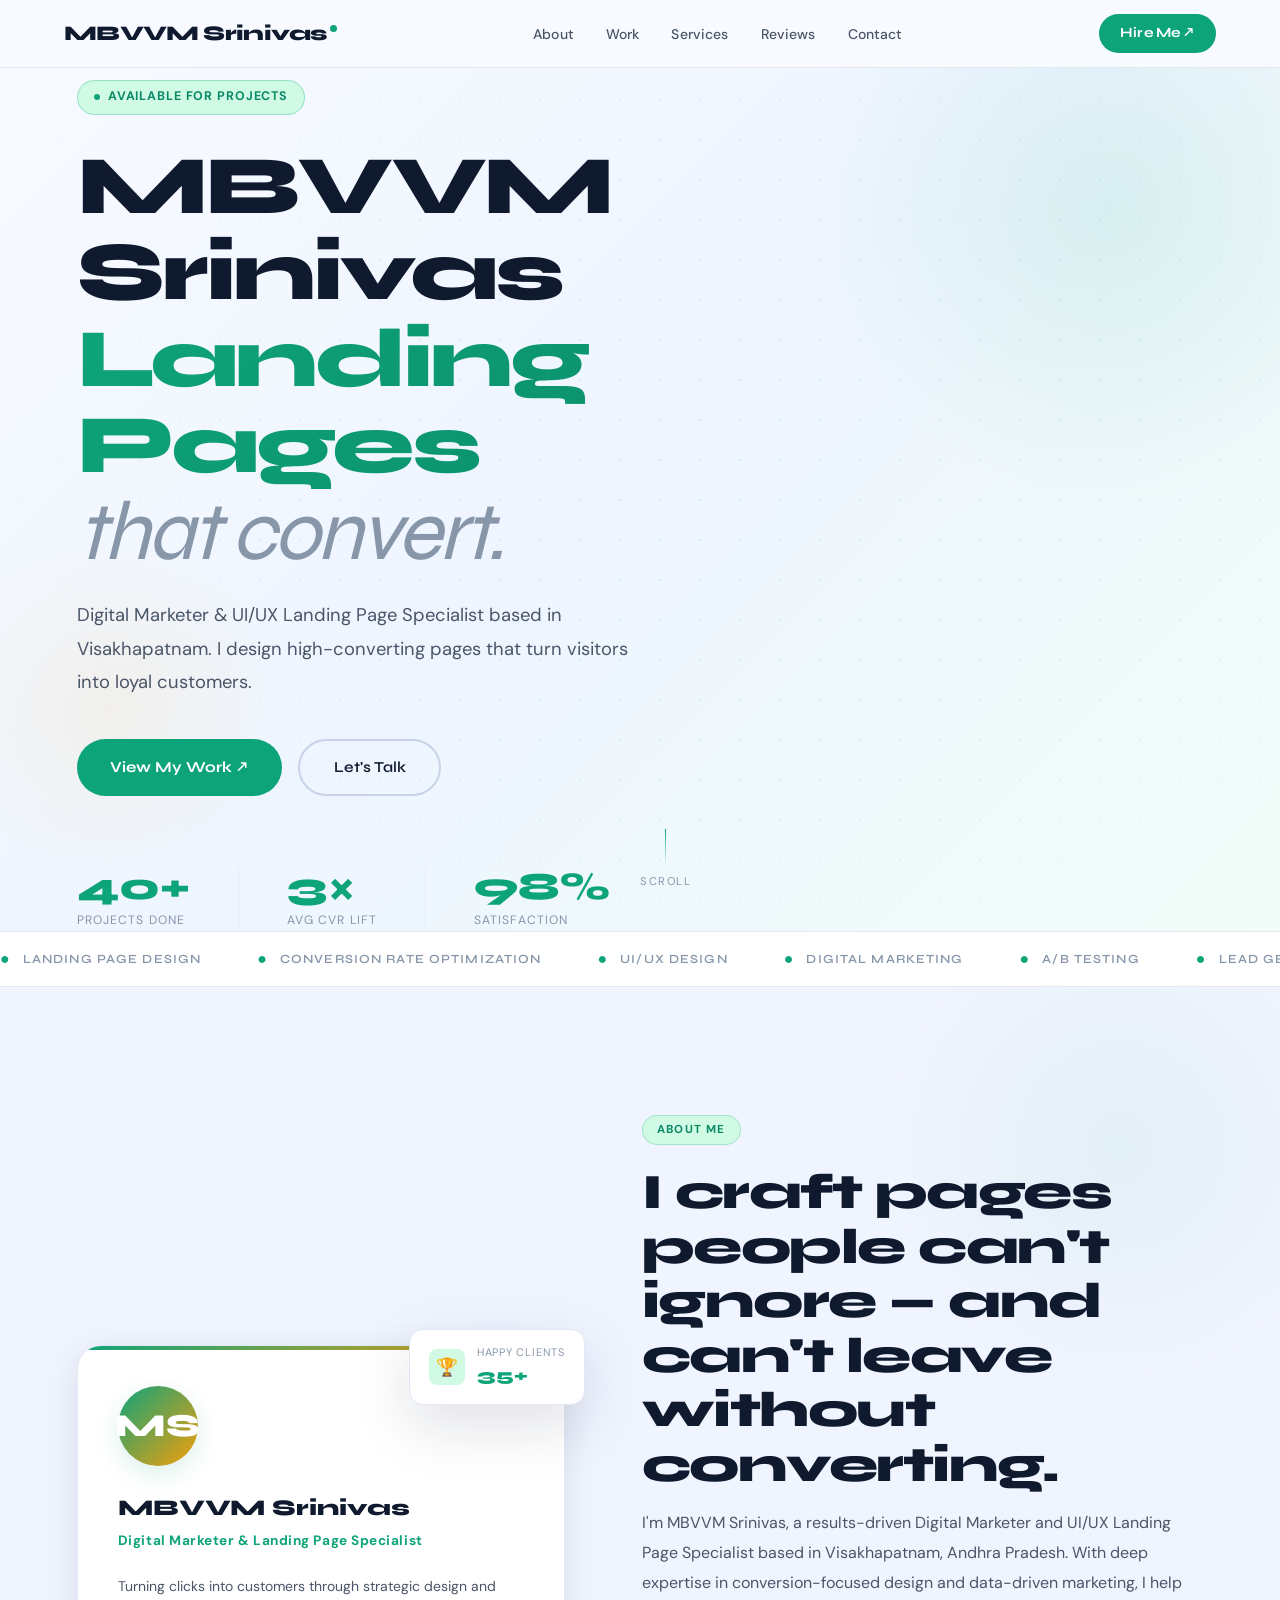
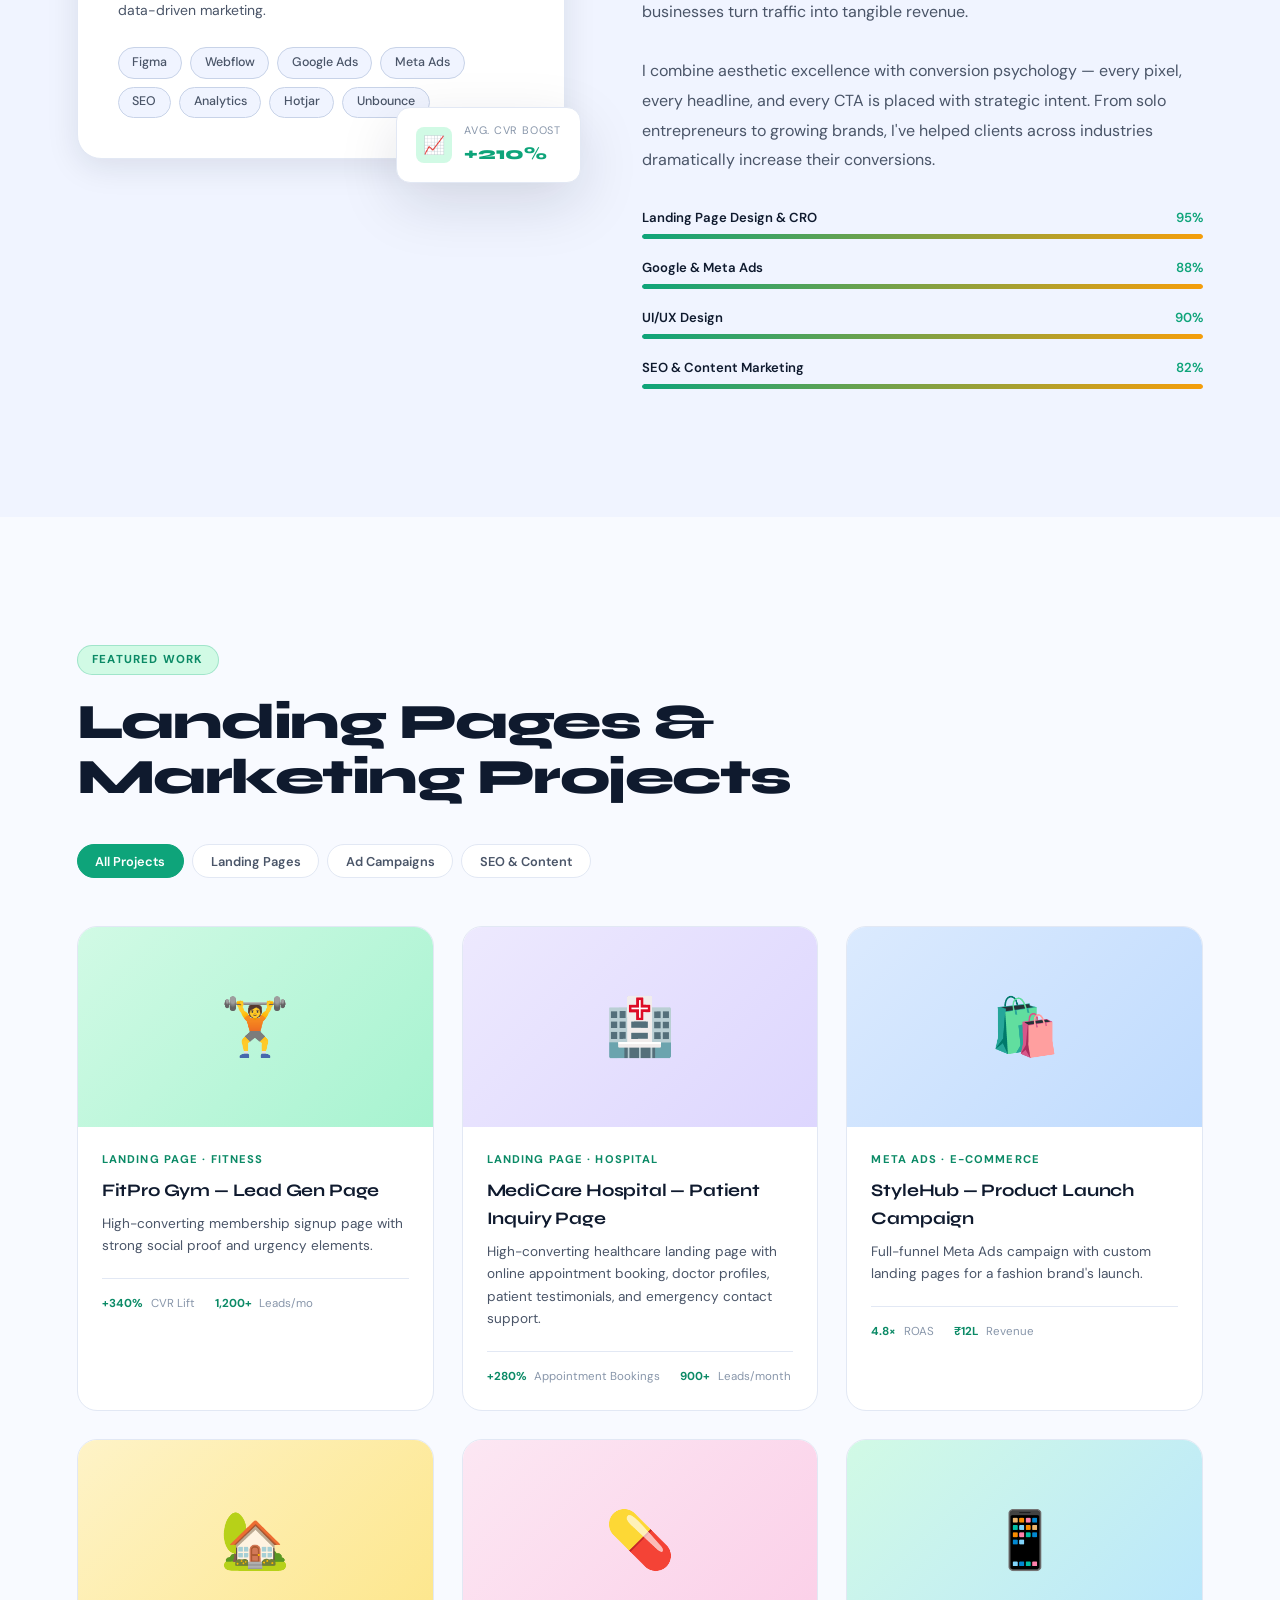
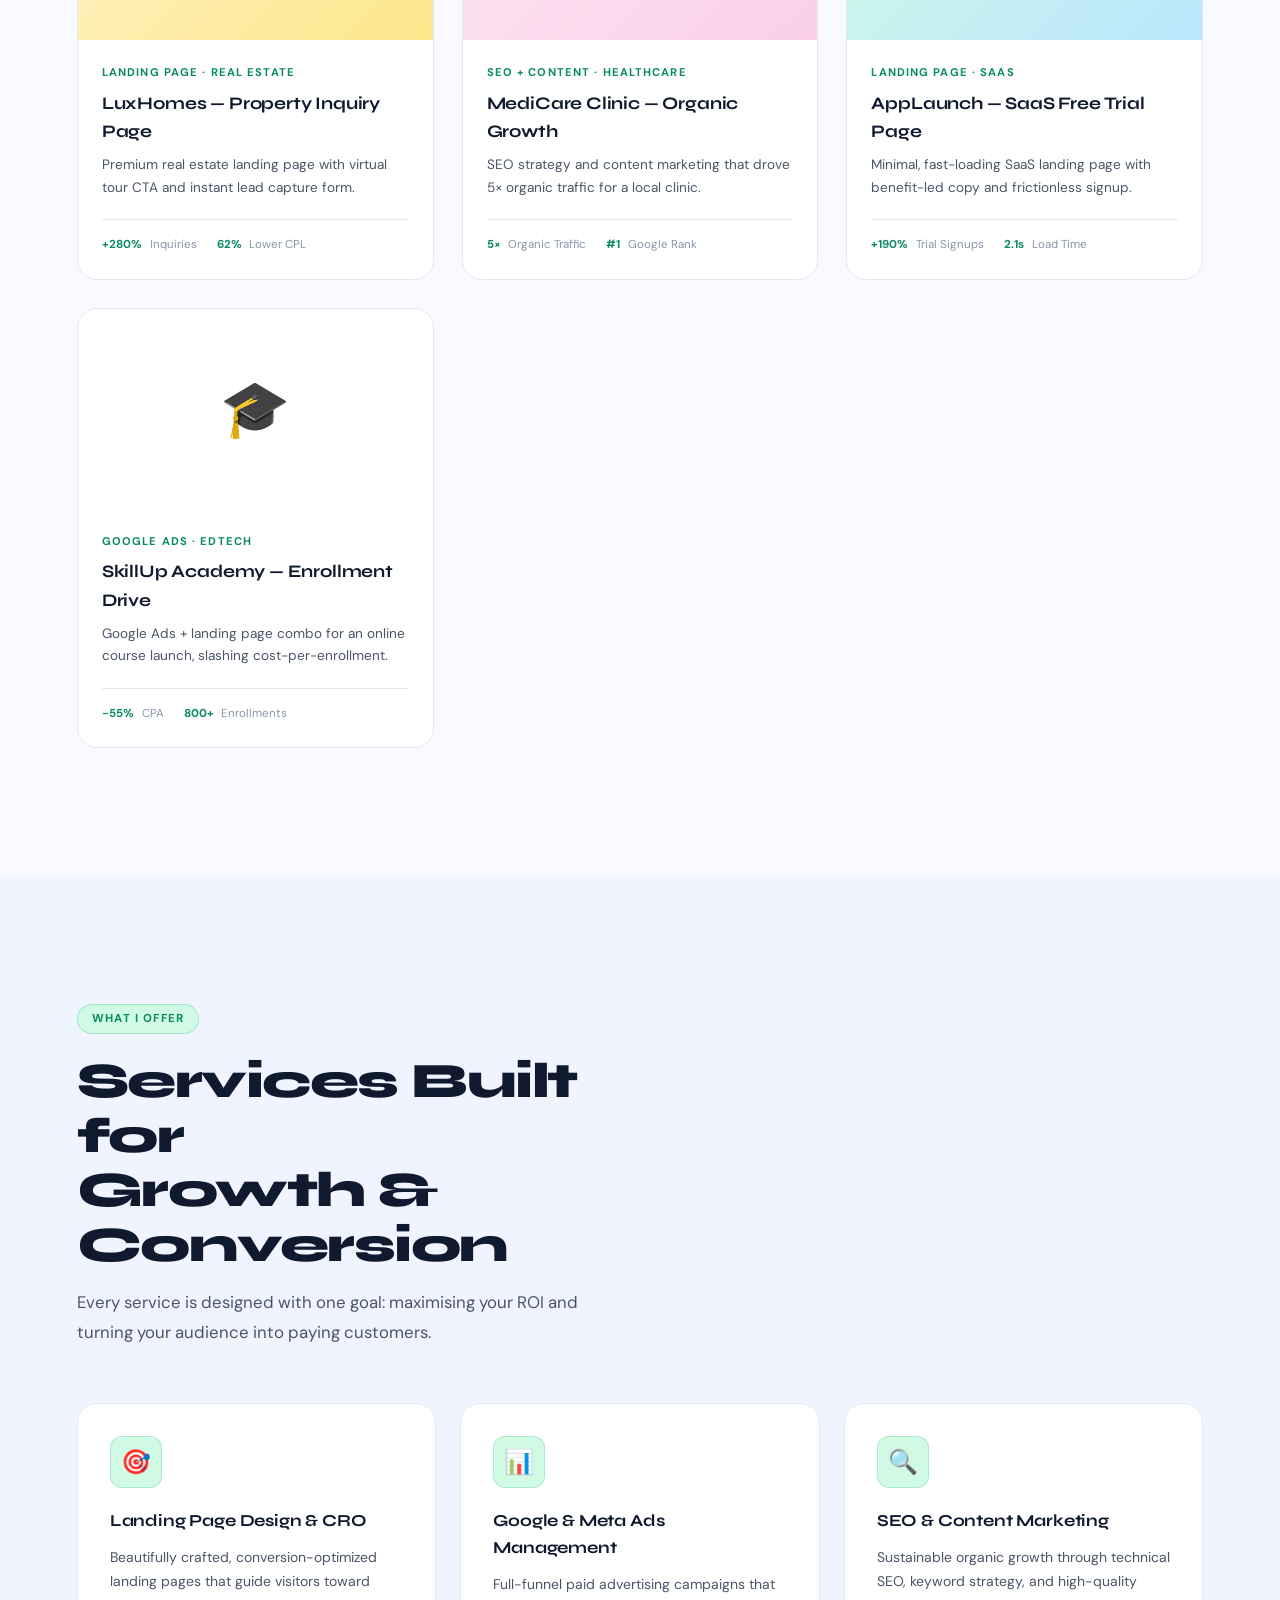
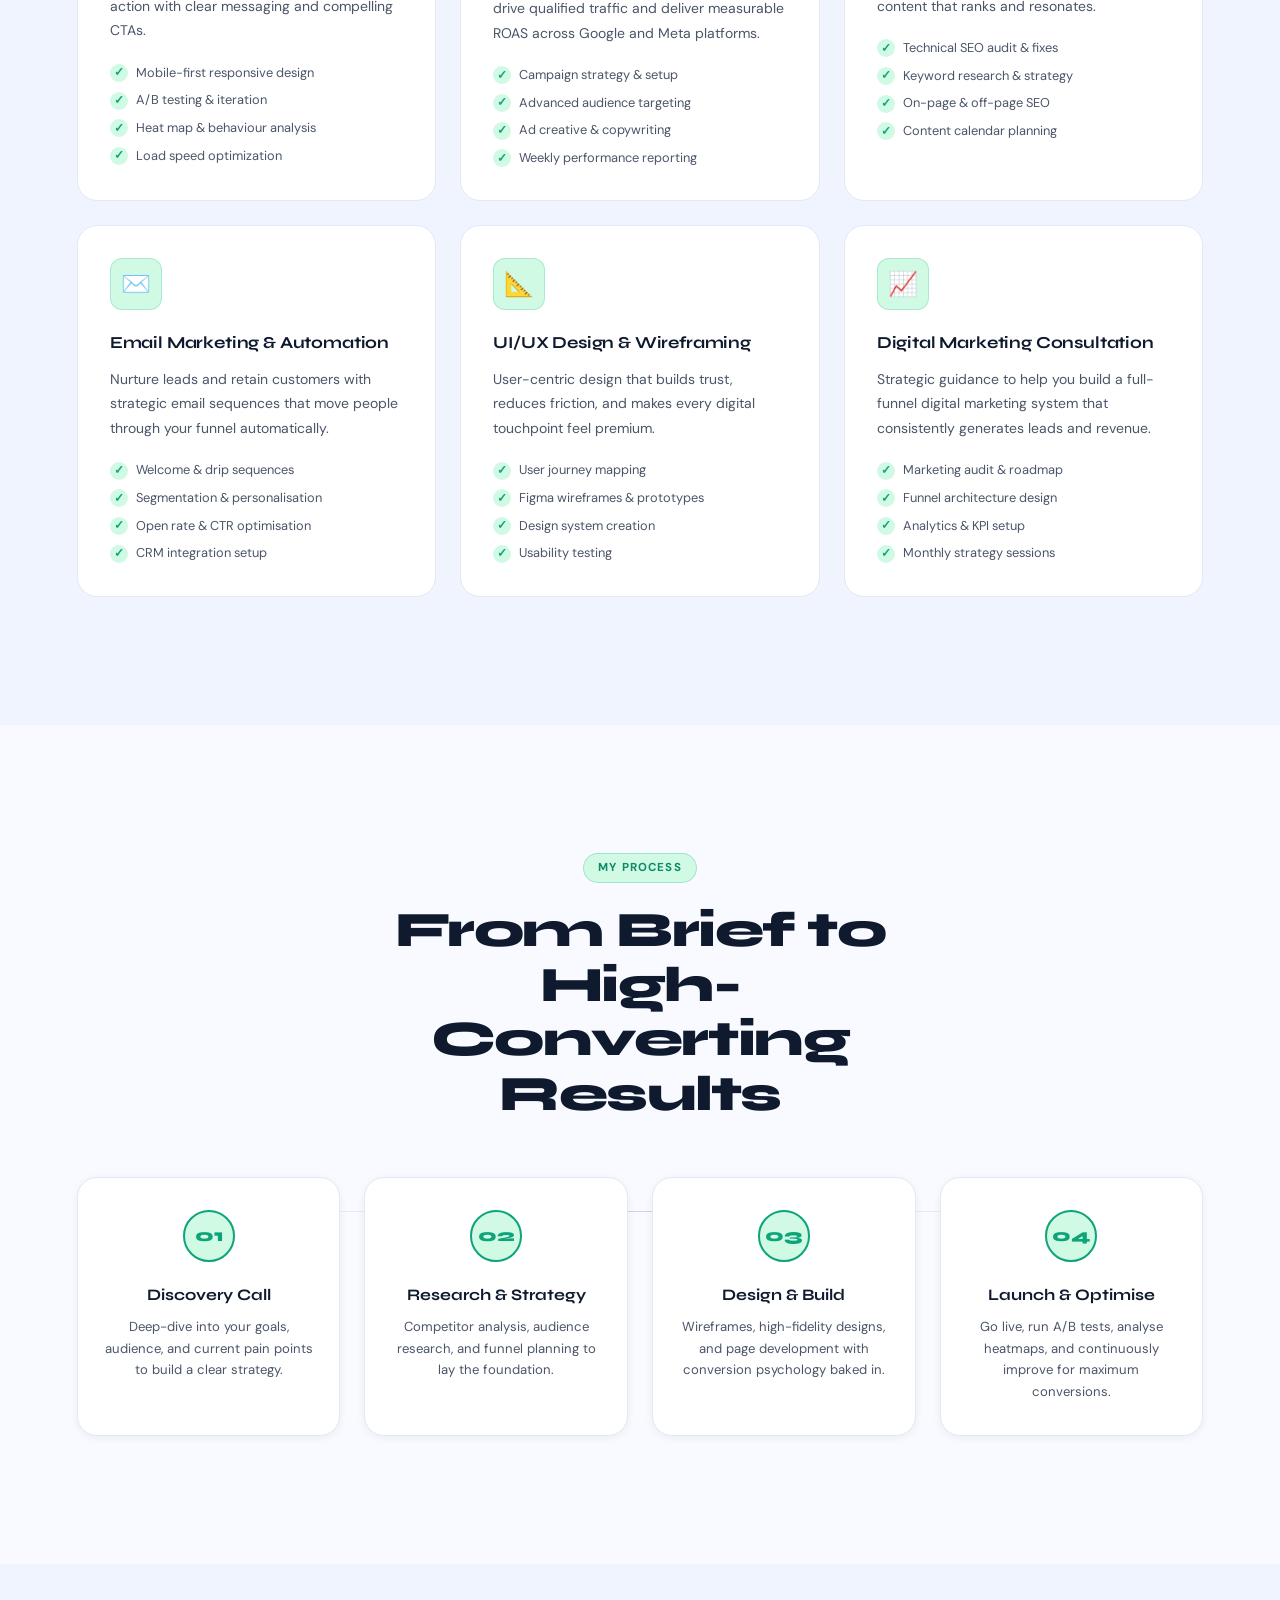
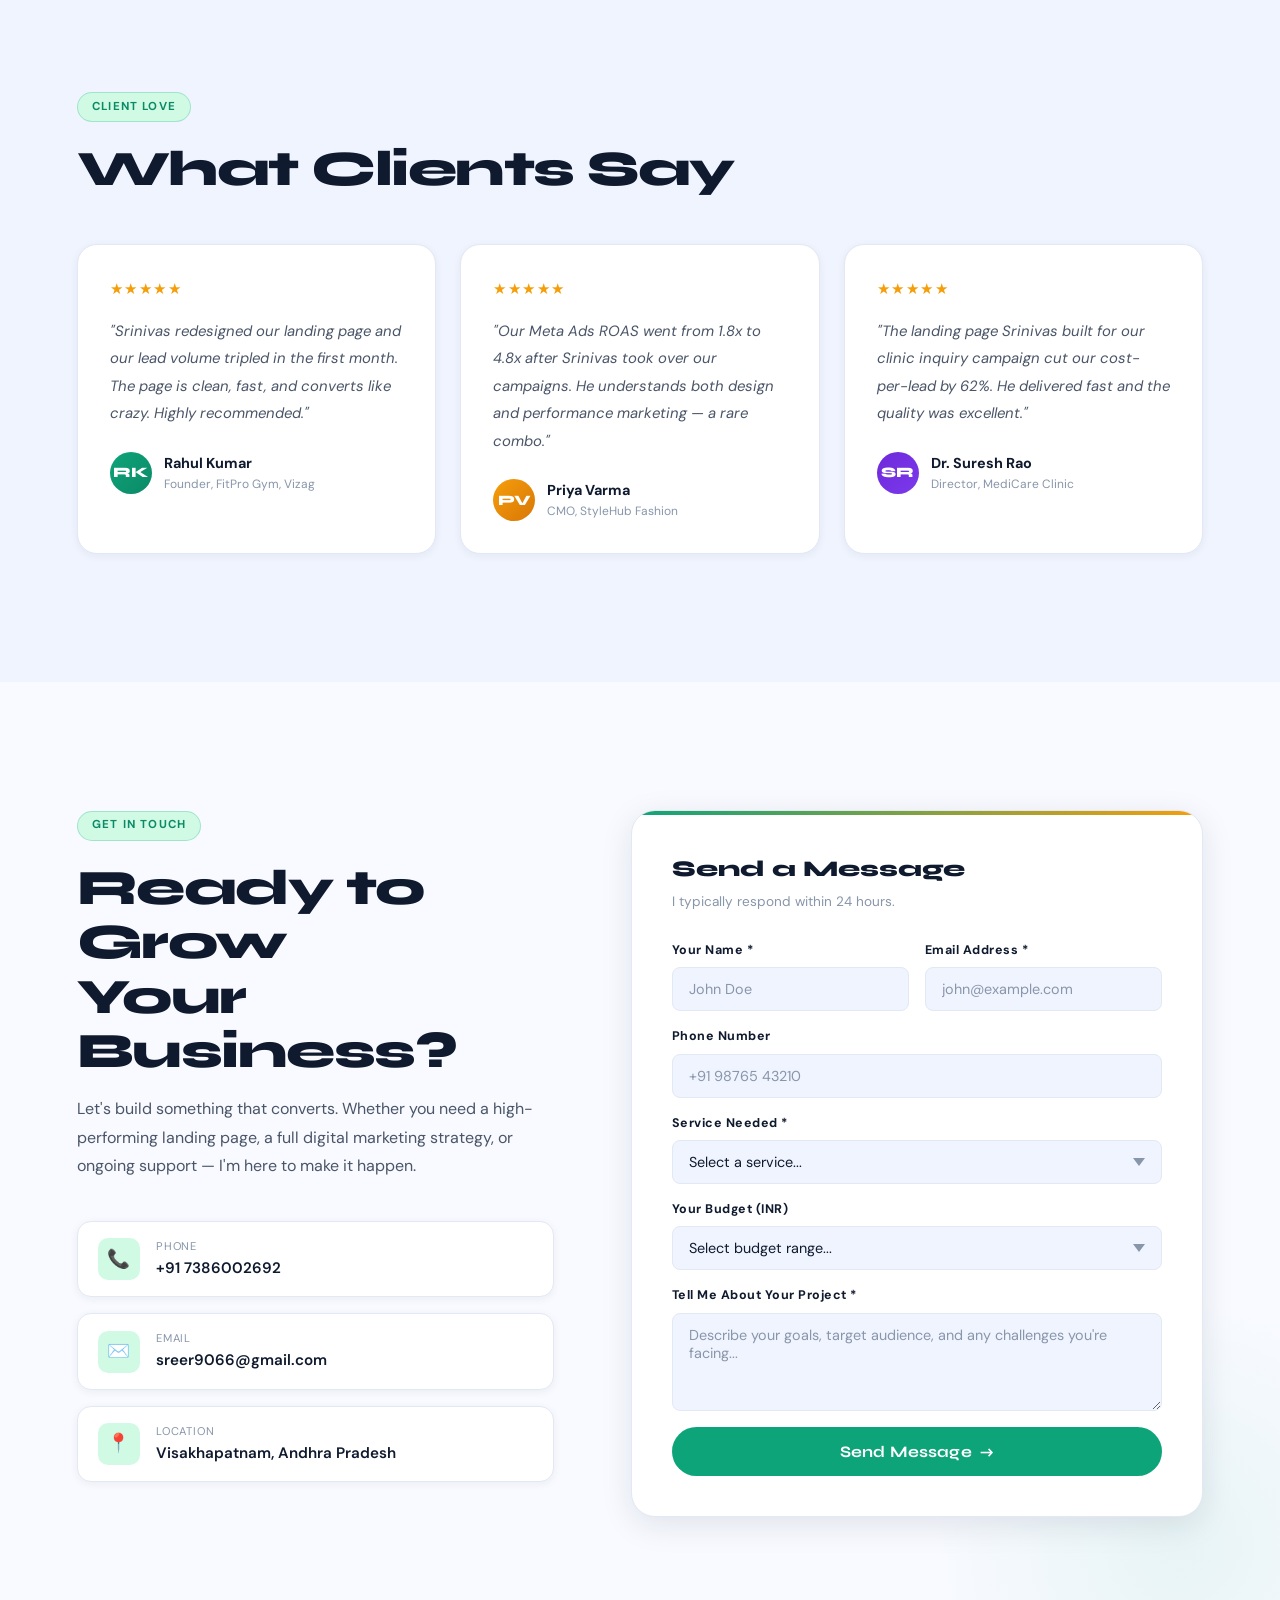
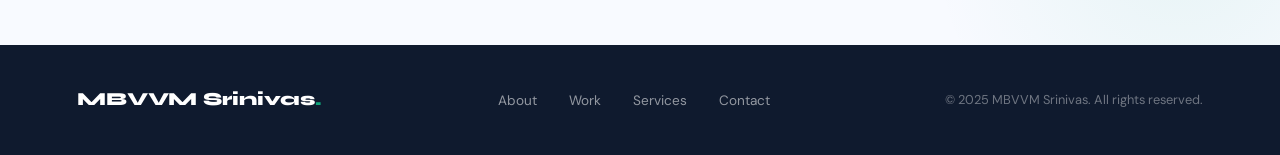
==== commit 1a91fe21: "Update title name surename index.html" ====
--- a/index.html
+++ b/index.html
@@ -4,11 +4,11 @@
     <meta charset="UTF-8" />
     <meta name="viewport" content="width=device-width, initial-scale=1.0" />
     <title>
-      Malla Srinivas — Digital Marketer &amp; Landing Page Specialist
+      MBVVM Srinivas — Digital Marketer &amp; Landing Page Specialist
     </title>
     <meta
       name="description"
-      content="Malla Srinivas — Results-driven Digital Marketer and UI/UX Landing Page Specialist based in Visakhapatnam. High-converting landing pages &amp; digital marketing."
+      content="MBVVM Srinivas — Results-driven Digital Marketer and UI/UX Landing Page Specialist based in Visakhapatnam. High-converting landing pages &amp; digital marketing."
     />
     <link rel="preconnect" href="https://fonts.googleapis.com" />
     <link
@@ -1561,7 +1561,7 @@
     <!-- ══════════ NAVBAR ══════════ -->
     <nav id="mainNav">
       <a href="#hero" class="nav-logo">
-        Malla Srinivas<span class="dot"></span>
+        MBVVM Srinivas<span class="dot"></span>
       </a>
 
       <ul class="nav-links" id="navLinks">
@@ -1608,7 +1608,7 @@
       <div class="hero-content">
         <div class="hero-badge">Available for Projects</div>
         <h1 class="hero-title">
-          Malla Srinivas<br />
+          MBVVM Srinivas<br />
           <span class="l2">Landing Pages</span><br />
           <span class="l3">that convert.</span>
         </h1>
@@ -1686,7 +1686,7 @@
         <div class="about-visual reveal">
           <div class="about-card">
             <div class="about-avatar">MS</div>
-            <div class="about-name">Malla Srinivas</div>
+            <div class="about-name">MBVVM Srinivas</div>
             <div class="about-role">
               Digital Marketer &amp; Landing Page Specialist
             </div>
@@ -1728,7 +1728,7 @@
             converting.
           </h2>
           <p class="about-body">
-            I'm Malla Srinivas, a results-driven Digital Marketer and UI/UX
+            I'm MBVVM Srinivas, a results-driven Digital Marketer and UI/UX
             Landing Page Specialist based in Visakhapatnam, Andhra Pradesh. With
             deep expertise in conversion-focused design and data-driven
             marketing, I help businesses turn traffic into tangible revenue.<br /><br />I
@@ -2275,14 +2275,14 @@
 
     <!-- ══════════ FOOTER ══════════ -->
     <footer>
-      <div class="fbrand">Malla Srinivas<span class="fdot">.</span></div>
+      <div class="fbrand">MBVVM Srinivas<span class="fdot">.</span></div>
       <ul class="flinks">
         <li><a href="#about">About</a></li>
         <li><a href="#portfolio">Work</a></li>
         <li><a href="#services">Services</a></li>
         <li><a href="#contact">Contact</a></li>
       </ul>
-      <div class="fcopy">© 2025 Malla Srinivas. All rights reserved.</div>
+      <div class="fcopy">© 2025 MBVVM Srinivas. All rights reserved.</div>
     </footer>
 
     <!-- ══════════ JAVASCRIPT ══════════ -->
